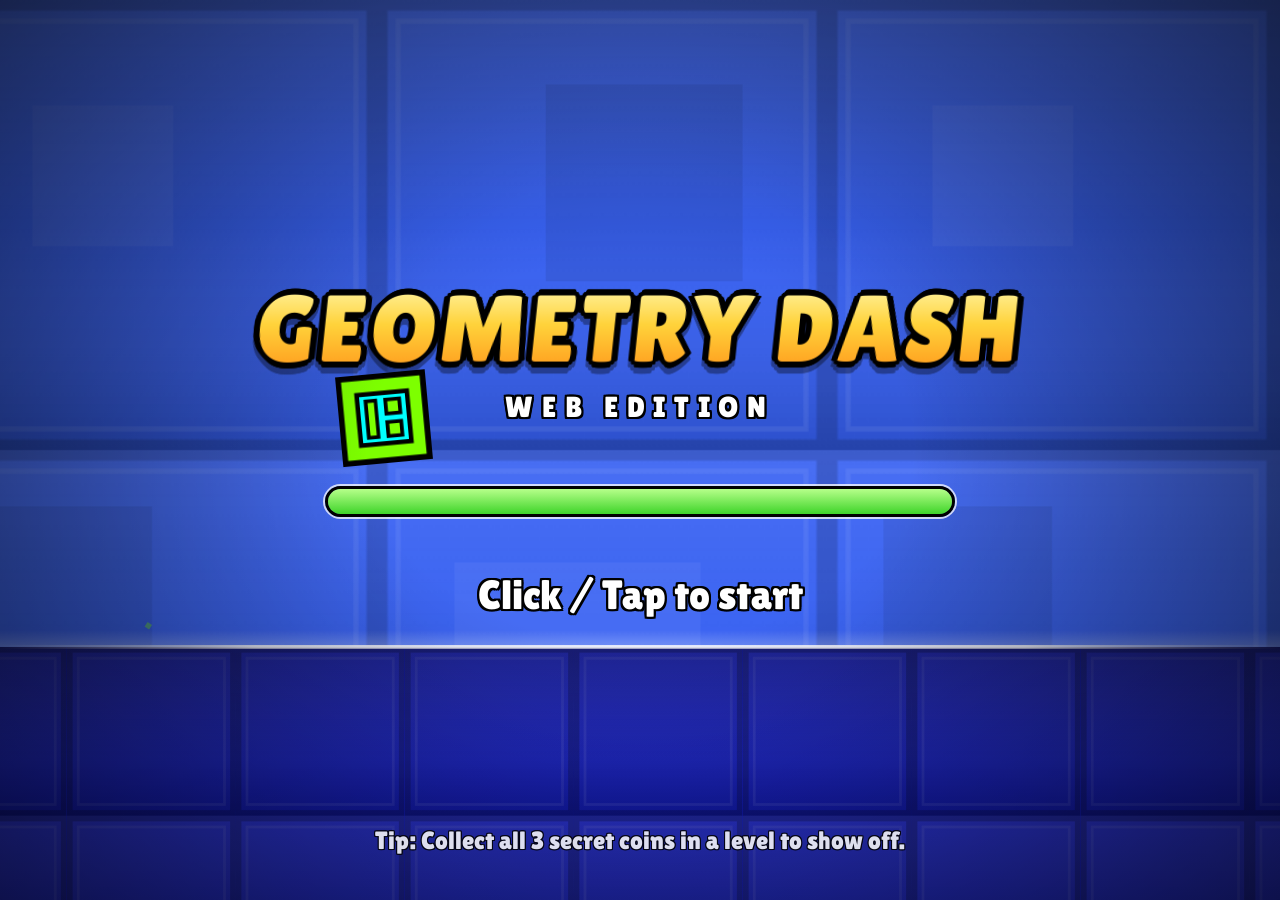
==== index.html @ 6e2ec1cf "Add background/ground styles, low detail mode, gamepad and PWA - Five background and three ground pa" ====
<!doctype html>
<html lang="de">
<head>
  <meta charset="utf-8" />
  <meta name="viewport" content="width=device-width, initial-scale=1, maximum-scale=1, user-scalable=no, viewport-fit=cover" />
  <meta name="theme-color" content="#287dff" />
  <meta name="apple-mobile-web-app-capable" content="yes" />
  <title>Geometry Dash Web</title>
  <link rel="icon" href="data:image/svg+xml,%3Csvg xmlns='http://www.w3.org/2000/svg' viewBox='0 0 32 32'%3E%3Crect x='2' y='2' width='28' height='28' fill='%237dff00' stroke='%23000' stroke-width='3'/%3E%3Crect x='9' y='9' width='14' height='14' fill='%2300ffff' stroke='%23000' stroke-width='2'/%3E%3C/svg%3E" />
  <link rel="manifest" href="manifest.webmanifest" />
  <link rel="apple-touch-icon" href="icon.svg" />
  <link rel="preconnect" href="https://fonts.googleapis.com" />
  <link rel="preconnect" href="https://fonts.gstatic.com" crossorigin />
  <link href="https://fonts.googleapis.com/css2?family=Lilita+One&display=swap" rel="stylesheet" />
  <link rel="stylesheet" href="css/style.css" />
</head>
<body>
  <canvas id="cv"></canvas>

  <div id="ui">
    <!-- ============================================================ LOADING -->
    <section id="s-loading" class="screen">
      <div class="logo">GEOMETRY DASH</div>
      <div class="sublogo">WEB EDITION</div>
      <div class="loadbar"><div id="loadfill"></div></div>
      <div id="tapstart" class="tap hidden">Click / Tap to start</div>
      <div class="tip" id="tip"></div>
    </section>

    <!-- ============================================================ MAIN MENU -->
    <section id="s-menu" class="screen hidden">
      <div class="logo menu-logo">GEOMETRY DASH</div>
      <div class="menu-row">
        <button class="mbtn side" id="b-icons" title="Icon Kit"><canvas id="c-iconbtn" width="140" height="140"></canvas></button>
        <button class="mbtn play" id="b-play" title="Play">
          <svg viewBox="0 0 100 100"><polygon points="36,24 78,50 36,76" fill="#fff" stroke="#000" stroke-width="6" stroke-linejoin="round"/></svg>
        </button>
        <button class="mbtn side" id="b-create" title="Create">
          <svg viewBox="0 0 100 100">
            <rect x="20" y="56" width="26" height="26" fill="#111" stroke="#fff" stroke-width="4"/>
            <rect x="50" y="56" width="26" height="26" fill="#111" stroke="#fff" stroke-width="4"/>
            <polygon points="50,52 63,26 76,52" fill="#111" stroke="#fff" stroke-width="4" stroke-linejoin="round"/>
            <g transform="rotate(-40 38 30)"><rect x="30" y="14" width="22" height="12" rx="2" fill="#ffd23f" stroke="#000" stroke-width="3"/><rect x="38" y="25" width="6" height="26" fill="#a0602a" stroke="#000" stroke-width="3"/></g>
          </svg>
        </button>
      </div>
      <div class="menu-labels"><span>Icon Kit</span><span></span><span>Create</span></div>
      <div class="corner bl">
        <button class="rbtn" id="b-settings" title="Settings"><svg viewBox="0 0 24 24"><path d="M19.4 13a7.5 7.5 0 0 0 0-2l2.1-1.6-2-3.5-2.5 1a7.4 7.4 0 0 0-1.7-1L15 3.2h-4l-.4 2.7c-.6.3-1.2.6-1.7 1l-2.5-1-2 3.5L6.6 11a7.5 7.5 0 0 0 0 2l-2.1 1.6 2 3.5 2.5-1c.5.4 1.1.7 1.7 1l.4 2.7h4l.4-2.7c.6-.3 1.2-.6 1.7-1l2.5 1 2-3.5zM13 15.5a3.5 3.5 0 1 1 0-7 3.5 3.5 0 0 1 0 7z" transform="translate(-1 0)"/></svg></button>
        <button class="rbtn" id="b-stats" title="Stats"><svg viewBox="0 0 24 24"><rect x="3" y="12" width="4" height="9"/><rect x="10" y="6" width="4" height="15"/><rect x="17" y="9" width="4" height="12"/></svg></button>
      </div>
      <div class="corner br">
        <button class="rbtn" id="b-help" title="How to play"><svg viewBox="0 0 24 24"><path d="M12 2a10 10 0 1 0 0 20 10 10 0 0 0 0-20zm1 16h-2v-2h2zm2.1-7.7-.9.9c-.7.7-1.2 1.3-1.2 2.8h-2v-.5c0-1.1.5-2.1 1.2-2.8l1.2-1.3A2 2 0 1 0 10 8H8a4 4 0 1 1 7.1 2.3z"/></svg></button>
        <button class="rbtn" id="b-full" title="Fullscreen"><svg viewBox="0 0 24 24"><path d="M3 3h7v2H5v5H3zm11 0h7v7h-2V5h-5zM3 14h2v5h5v2H3zm16 0h2v7h-7v-2h5z"/></svg></button>
      </div>
      <div class="corner tr stars-pill" id="menu-stars"></div>
    </section>

    <!-- ============================================================ LEVEL SELECT -->
    <section id="s-levels" class="screen hidden">
      <button class="back" data-back="menu" title="Back"></button>
      <div class="lv-wrap">
        <button class="arrow left" id="lv-prev" title="Previous"></button>
        <div id="lv-card" class="lv-card"></div>
        <button class="arrow right" id="lv-next" title="Next"></button>
      </div>
      <div class="lv-bars" id="lv-bars"></div>
      <div class="dots" id="lv-dots"></div>
    </section>

    <!-- ============================================================ ICON KIT -->
    <section id="s-icons" class="screen hidden">
      <button class="back" data-back="menu" title="Back"></button>
      <div class="kit">
        <div class="kit-top">
          <canvas id="kit-preview" width="520" height="110"></canvas>
        </div>
        <div class="kit-tabs" id="kit-tabs"></div>
        <div class="kit-body">
          <div class="panel kit-grid" id="kit-grid"></div>
          <div class="panel kit-colors">
            <div class="kit-label">Primary</div>
            <div class="swatches" id="kit-c1"></div>
            <div class="kit-label">Secondary</div>
            <div class="swatches" id="kit-c2"></div>
            <label class="check"><input type="checkbox" id="kit-glow" /><span></span>Glow</label>
          </div>
        </div>
      </div>
    </section>

    <!-- ============================================================ CREATOR -->
    <section id="s-creator" class="screen hidden">
      <button class="back" data-back="menu" title="Back"></button>
      <div class="title-gold">My Levels</div>
      <div class="creator-bar">
        <button class="gbtn" id="cr-new">+ New Level</button>
        <button class="gbtn blue" id="cr-import">Import Code</button>
      </div>
      <div class="panel creator-list" id="cr-list"></div>
    </section>

    <!-- ============================================================ EDITOR -->
    <section id="s-editor" class="screen hidden"></section>

    <!-- ============================================================ GAME HUD -->
    <div id="hud" class="hidden">
      <button class="hud-btn" id="h-pause" title="Pause (Esc)"><svg viewBox="0 0 24 24"><rect x="6" y="5" width="4" height="14" rx="1"/><rect x="14" y="5" width="4" height="14" rx="1"/></svg></button>
      <div id="h-practice" class="hidden">
        <button class="hud-cp" id="h-cp" title="Place checkpoint (Z)"><svg viewBox="0 0 24 24"><polygon points="12,2 20,12 12,22 4,12" fill="#5dff5d" stroke="#063" stroke-width="2"/></svg></button>
        <button class="hud-cp" id="h-uncp" title="Remove checkpoint (X)"><svg viewBox="0 0 24 24"><polygon points="12,2 20,12 12,22 4,12" fill="#5dff5d" stroke="#063" stroke-width="2"/><path d="M6 6 18 18M18 6 6 18" stroke="#e00" stroke-width="3"/></svg></button>
      </div>
    </div>

    <!-- ============================================================ PAUSE -->
    <div id="o-pause" class="overlay hidden">
      <div class="panel dark pause-panel">
        <div class="pause-title" id="p-title">Level</div>
        <div class="pbars" id="p-bars"></div>
        <div class="pause-row">
          <button class="cbtn green" id="p-practice" title="Practice Mode"><svg viewBox="0 0 24 24"><polygon points="12,2 20,12 12,22 4,12" fill="#5dff5d" stroke="#063" stroke-width="2"/></svg></button>
          <button class="cbtn green big" id="p-resume" title="Resume"><svg viewBox="0 0 24 24"><polygon points="8,5 19,12 8,19" fill="#fff" stroke="#000" stroke-width="1.6" stroke-linejoin="round"/></svg></button>
          <button class="cbtn green" id="p-restart" title="Restart (R)"><svg viewBox="0 0 24 24"><path d="M12 5V2L7 6l5 4V7a5 5 0 1 1-5 5H5a7 7 0 1 0 7-7z" fill="#fff" stroke="#000" stroke-width="1"/></svg></button>
          <button class="cbtn green" id="p-exit" title="Menu"><svg viewBox="0 0 24 24"><rect x="5" y="6" width="14" height="2.6" rx="1" fill="#fff" stroke="#000" stroke-width="0.8"/><rect x="5" y="11" width="14" height="2.6" rx="1" fill="#fff" stroke="#000" stroke-width="0.8"/><rect x="5" y="16" width="14" height="2.6" rx="1" fill="#fff" stroke="#000" stroke-width="0.8"/></svg></button>
        </div>
        <div class="sliders">
          <label>Music <input type="range" min="0" max="100" id="p-music" /></label>
          <label>SFX <input type="range" min="0" max="100" id="p-sfx" /></label>
        </div>
        <div class="pause-opts">
          <label class="check"><input type="checkbox" data-set="showPct" /><span></span>Show %</label>
          <label class="check"><input type="checkbox" data-set="showBar" /><span></span>Progress Bar</label>
          <label class="check"><input type="checkbox" data-set="autoCP" /><span></span>Auto Checkpoints</label>
          <label class="check"><input type="checkbox" data-set="hitboxes" /><span></span>Hitboxes (Practice)</label>
        </div>
      </div>
    </div>

    <!-- ============================================================ COMPLETE -->
    <div id="o-complete" class="overlay hidden">
      <div class="panel complete-panel">
        <div class="title-gold" id="c-title">LEVEL COMPLETE!</div>
        <div class="c-stats" id="c-stats"></div>
        <div class="c-reward" id="c-reward"></div>
        <div class="pause-row">
          <button class="cbtn green big" id="c-replay" title="Replay"><svg viewBox="0 0 24 24"><path d="M12 5V2L7 6l5 4V7a5 5 0 1 1-5 5H5a7 7 0 1 0 7-7z" fill="#fff" stroke="#000" stroke-width="1"/></svg></button>
          <button class="cbtn green big" id="c-menu" title="Menu"><svg viewBox="0 0 24 24"><rect x="5" y="6" width="14" height="2.6" rx="1" fill="#fff" stroke="#000" stroke-width="0.8"/><rect x="5" y="11" width="14" height="2.6" rx="1" fill="#fff" stroke="#000" stroke-width="0.8"/><rect x="5" y="16" width="14" height="2.6" rx="1" fill="#fff" stroke="#000" stroke-width="0.8"/></svg></button>
        </div>
      </div>
    </div>

    <!-- ============================================================ GENERIC DIALOG -->
    <div id="o-dialog" class="overlay hidden">
      <div class="panel dialog">
        <div class="dlg-title" id="d-title"></div>
        <div class="dlg-body" id="d-body"></div>
        <div class="dlg-btns" id="d-btns"></div>
      </div>
    </div>

    <div id="toast" class="toast hidden"></div>
    <div id="rotate-hint" class="rotate-hint">Rotate your device for the best experience</div>
  </div>

  <script src="js/util.js"></script>
  <script src="js/objects.js"></script>
  <script src="js/levelfmt.js"></script>
  <script src="js/engine.js"></script>
  <script src="js/levels.js"></script>
  <script src="js/icons.js"></script>
  <script src="js/render.js"></script>
  <script src="js/audio.js"></script>
  <script src="js/game.js"></script>
  <script src="js/editor.js"></script>
  <script src="js/ui.js"></script>
  <script src="js/main.js"></script>
</body>
</html>
---- css/style.css ----
/* Geometry Dash Web – UI styles */
:root {
  --font: 'Lilita One', 'Arial Black', Impact, sans-serif;
  --u: min(1vh, 0.95vw);
  --green1: #b2f45c;
  --green2: #3eb81e;
  --green-dark: #1a4a0c;
  --brown1: #c97736;
  --brown2: #9c5121;
  --brown-dark: #3f1d0b;
  --outline: 0 0 2px #000, 2px 2px 0 #000, -2px -2px 0 #000, 2px -2px 0 #000, -2px 2px 0 #000, 0 2px 0 #000, 0 -2px 0 #000, 2px 0 0 #000, -2px 0 0 #000;
  --outline-thin: 1px 1px 0 #000, -1px -1px 0 #000, 1px -1px 0 #000, -1px 1px 0 #000, 0 1px 0 #000, 0 -1px 0 #000, 1px 0 0 #000, -1px 0 0 #000;
}

* { box-sizing: border-box; -webkit-tap-highlight-color: transparent; }

html, body {
  margin: 0;
  height: 100%;
  overflow: hidden;
  background: #0b1a3a;
  font-family: var(--font);
  color: #fff;
  user-select: none;
  -webkit-user-select: none;
  touch-action: none;
  overscroll-behavior: none;
}

#cv { position: fixed; inset: 0; display: block; width: 100vw; height: 100vh; }

#ui { position: fixed; inset: 0; pointer-events: none; }
#ui > * { pointer-events: auto; }
.screen { position: absolute; inset: 0; display: flex; flex-direction: column; align-items: center; }
.hidden { display: none !important; }

button { font-family: var(--font); cursor: pointer; border: none; background: none; color: inherit; padding: 0; }
button:focus { outline: none; }
button:focus-visible { outline: 3px solid #fff; outline-offset: 3px; }

/* --------------------------------------------------------------- text styles */
.logo {
  margin-top: calc(var(--u) * 7);
  font-size: calc(var(--u) * 10.5);
  letter-spacing: 0.04em;
  line-height: 1;
  color: #ffd23a;
  background: linear-gradient(180deg, #fff6a8 0%, #ffd23a 45%, #ff9419 100%);
  -webkit-background-clip: text;
  background-clip: text;
  -webkit-text-fill-color: transparent;
  filter: drop-shadow(0 0 0 #000) drop-shadow(3px 3px 0 #000) drop-shadow(-3px -3px 0 #000) drop-shadow(3px -3px 0 #000) drop-shadow(-3px 3px 0 #000) drop-shadow(0 6px 0 rgba(0,0,0,0.35));
  transform: skewX(-6deg);
  text-align: center;
  white-space: nowrap;
}
.sublogo { font-size: calc(var(--u) * 3.2); text-shadow: var(--outline); margin-top: calc(var(--u) * 1.5); letter-spacing: 0.3em; }

.title-gold {
  font-size: calc(var(--u) * 6.5);
  background: linear-gradient(180deg, #fff9b5 0%, #ffd23a 50%, #ff9a1a 100%);
  -webkit-background-clip: text;
  background-clip: text;
  -webkit-text-fill-color: transparent;
  filter: drop-shadow(2px 2px 0 #000) drop-shadow(-2px -2px 0 #000) drop-shadow(2px -2px 0 #000) drop-shadow(-2px 2px 0 #000);
  text-align: center;
  margin: calc(var(--u) * 3) 0 calc(var(--u) * 2);
}

/* --------------------------------------------------------------- loading */
#s-loading { justify-content: center; background: radial-gradient(ellipse at center, rgba(0,0,0,0) 30%, rgba(0,0,0,0.5) 100%); }
#s-loading .logo { margin-top: 0; }
.loadbar {
  width: min(60vw, calc(var(--u) * 70));
  height: calc(var(--u) * 3.4);
  margin-top: calc(var(--u) * 7);
  border-radius: 999px;
  border: 3px solid #000;
  background: rgba(0,0,0,0.5);
  overflow: hidden;
  box-shadow: 0 0 0 2px rgba(255,255,255,0.75);
}
#loadfill { height: 100%; width: 0; background: linear-gradient(#b6ff8a, #3fd42a); transition: width 0.25s; }
.tap {
  margin-top: calc(var(--u) * 6);
  font-size: calc(var(--u) * 4.6);
  text-shadow: var(--outline);
  animation: blink 1.1s ease-in-out infinite;
}
.tip { position: absolute; bottom: calc(var(--u) * 5); font-size: calc(var(--u) * 2.8); text-shadow: var(--outline-thin); opacity: 0.85; text-align: center; padding: 0 16px; }
@keyframes blink { 50% { opacity: 0.35; transform: scale(0.97); } }

/* --------------------------------------------------------------- main menu */
.menu-logo { margin-top: calc(var(--u) * 9); }
.menu-row { display: flex; align-items: center; gap: calc(var(--u) * 5); margin-top: calc(var(--u) * 9); }
.mbtn { transition: transform 0.12s cubic-bezier(.3,1.8,.5,1); }
.mbtn:hover { transform: scale(1.05); }
.mbtn:active { transform: scale(1.14); }
.mbtn.play {
  width: calc(var(--u) * 30);
  height: calc(var(--u) * 30);
  border-radius: 50%;
  background: radial-gradient(circle at 40% 30%, #d8ff8a 0%, #8ee43a 40%, #36a512 100%);
  border: calc(var(--u) * 1.1) solid #0f2d06;
  box-shadow: inset 0 0 0 calc(var(--u) * 0.9) #c9ff7e, inset 0 calc(var(--u) * -2) calc(var(--u) * 3) rgba(0,0,0,0.25), 0 calc(var(--u) * 1) 0 rgba(0,0,0,0.4);
  animation: playpulse 2.2s ease-in-out infinite;
}
.mbtn.play svg { width: 74%; height: 74%; margin-left: 6%; }
@keyframes playpulse { 50% { box-shadow: inset 0 0 0 calc(var(--u) * 0.9) #c9ff7e, inset 0 calc(var(--u) * -2) calc(var(--u) * 3) rgba(0,0,0,0.25), 0 calc(var(--u) * 1) 0 rgba(0,0,0,0.4), 0 0 calc(var(--u) * 5) rgba(180,255,90,0.6); } }
.mbtn.side {
  width: calc(var(--u) * 18);
  height: calc(var(--u) * 18);
  border-radius: calc(var(--u) * 3);
  background: linear-gradient(180deg, var(--green1), var(--green2));
  border: calc(var(--u) * 0.8) solid #0f2d06;
  box-shadow: inset 0 0 0 calc(var(--u) * 0.6) #c9ff7e, 0 calc(var(--u) * 0.8) 0 rgba(0,0,0,0.4);
  display: flex; align-items: center; justify-content: center;
}
.mbtn.side canvas, .mbtn.side svg { width: 78%; height: 78%; }
.menu-labels { display: grid; grid-template-columns: calc(var(--u) * 18) calc(var(--u) * 30) calc(var(--u) * 18); gap: calc(var(--u) * 5); text-align: center; font-size: calc(var(--u) * 3); text-shadow: var(--outline-thin); margin-top: calc(var(--u) * 1.5); }

.corner { position: absolute; display: flex; gap: calc(var(--u) * 2); }
.corner.bl { left: calc(var(--u) * 3); bottom: calc(var(--u) * 3); }
.corner.br { right: calc(var(--u) * 3); bottom: calc(var(--u) * 3); }
.corner.tr { right: calc(var(--u) * 3); top: calc(var(--u) * 3); }
.rbtn {
  width: calc(var(--u) * 10);
  height: calc(var(--u) * 10);
  border-radius: 50%;
  background: radial-gradient(circle at 40% 30%, #d8ff8a, #3eb81e);
  border: calc(var(--u) * 0.6) solid #0f2d06;
  box-shadow: inset 0 0 0 calc(var(--u) * 0.45) #c9ff7e, 0 calc(var(--u) * 0.6) 0 rgba(0,0,0,0.4);
  display: flex; align-items: center; justify-content: center;
  transition: transform 0.12s cubic-bezier(.3,1.8,.5,1);
}
.rbtn:active { transform: scale(1.15); }
.rbtn svg { width: 58%; height: 58%; fill: #fff; stroke: #000; stroke-width: 1.2; paint-order: stroke; }
.stars-pill { font-size: calc(var(--u) * 3.4); text-shadow: var(--outline); background: rgba(0,0,0,0.35); padding: calc(var(--u) * 0.8) calc(var(--u) * 2.5); border-radius: 999px; align-items: center; gap: calc(var(--u) * 2); }
.stars-pill .star { color: #ffd23a; }
.stars-pill .coin { color: #ffcf1f; }

/* --------------------------------------------------------------- back / arrows */
.back {
  position: absolute; left: calc(var(--u) * 3); top: calc(var(--u) * 3);
  width: calc(var(--u) * 10); height: calc(var(--u) * 10);
  border-radius: 50%;
  background: radial-gradient(circle at 40% 30%, #d8ff8a, #3eb81e);
  border: calc(var(--u) * 0.6) solid #0f2d06;
  box-shadow: inset 0 0 0 calc(var(--u) * 0.45) #c9ff7e, 0 calc(var(--u) * 0.6) 0 rgba(0,0,0,0.4);
  z-index: 5;
  transition: transform 0.12s;
}
.back::after {
  content: ''; position: absolute; inset: 22%;
  background: #fff;
  clip-path: polygon(0 50%, 55% 5%, 55% 32%, 100% 32%, 100% 68%, 55% 68%, 55% 95%);
  filter: drop-shadow(0 0 1px #000);
}
.back:active { transform: scale(1.12); }
.arrow {
  width: calc(var(--u) * 9); height: calc(var(--u) * 14);
  background: linear-gradient(180deg, #b2f45c, #3eb81e);
  clip-path: polygon(100% 0, 0 50%, 100% 100%, 75% 50%);
  filter: drop-shadow(0 0 0 #000);
  transition: transform 0.12s;
  flex: none;
}
.arrow.right { transform: scaleX(-1); }
.arrow:active { transform: scale(1.15); }
.arrow.right:active { transform: scale(-1.15, 1.15); }

/* --------------------------------------------------------------- level select */
#s-levels { justify-content: center; }
.lv-wrap { display: flex; align-items: center; gap: calc(var(--u) * 4); margin-top: calc(var(--u) * -6); }
.lv-card {
  width: min(70vw, calc(var(--u) * 110));
  height: calc(var(--u) * 36);
  border-radius: calc(var(--u) * 4);
  border: calc(var(--u) * 0.9) solid rgba(0,0,0,0.55);
  box-shadow: inset 0 0 0 calc(var(--u) * 0.6) rgba(255,255,255,0.25), 0 calc(var(--u) * 1.2) 0 rgba(0,0,0,0.35);
  display: flex; align-items: center; justify-content: space-between;
  padding: 0 calc(var(--u) * 4);
  cursor: pointer;
  position: relative;
  transition: transform 0.12s cubic-bezier(.3,1.8,.5,1);
}
.lv-card:hover { transform: scale(1.02); }
.lv-card:active { transform: scale(1.06); }
.lv-card .face { width: calc(var(--u) * 16); height: calc(var(--u) * 16); flex: none; }
.lv-card .lv-diff { font-size: calc(var(--u) * 2.4); text-shadow: var(--outline-thin); text-align: center; margin-top: calc(var(--u) * 0.6); }
.lv-card .lv-name { flex: 1; text-align: center; font-size: calc(var(--u) * 7); text-shadow: var(--outline); line-height: 1.05; padding: 0 calc(var(--u) * 2); }
.lv-card .lv-meta { display: flex; flex-direction: column; align-items: center; gap: calc(var(--u) * 1.5); min-width: calc(var(--u) * 14); }
.lv-card .lv-stars { font-size: calc(var(--u) * 5.5); text-shadow: var(--outline); white-space: nowrap; }
.lv-card .lv-stars b { color: #ffd23a; font-weight: normal; }
.lv-card .coins { display: flex; gap: calc(var(--u) * 1); }
.coin-ic { width: calc(var(--u) * 4); height: calc(var(--u) * 4); border-radius: 50%; background: radial-gradient(circle at 35% 35%, #fff8b0, #ffcf1f 55%, #c98400); border: 2px solid #6b4300; }
.coin-ic.off { background: rgba(0,0,0,0.45); border-color: rgba(0,0,0,0.6); }
.lv-card .done-badge { position: absolute; top: calc(var(--u) * -2.6); right: calc(var(--u) * 3); font-size: calc(var(--u) * 2.8); background: #3eb81e; border: 3px solid #0f2d06; border-radius: 999px; padding: 0 calc(var(--u) * 1.6); text-shadow: var(--outline-thin); }
.lv-card.special .lv-name { font-size: calc(var(--u) * 6); }
.lv-bars { margin-top: calc(var(--u) * 5); display: flex; flex-direction: column; gap: calc(var(--u) * 2); align-items: center; }
.pbar-label { font-size: calc(var(--u) * 3); text-shadow: var(--outline-thin); text-align: center; margin-bottom: calc(var(--u) * 0.6); }
.pbar {
  width: min(64vw, calc(var(--u) * 90));
  height: calc(var(--u) * 4.4);
  border-radius: 999px;
  border: 3px solid #000;
  background: rgba(0,0,0,0.5);
  position: relative;
  overflow: hidden;
}
.pbar .fill { position: absolute; left: 0; top: 0; bottom: 0; background: linear-gradient(#b6ff8a, #3fd42a); border-radius: 999px; }
.pbar.practice .fill { background: linear-gradient(#a8f6ff, #20c3e6); }
.pbar .pct { position: absolute; inset: 0; display: flex; align-items: center; justify-content: center; font-size: calc(var(--u) * 3); text-shadow: var(--outline-thin); }
.dots { position: absolute; bottom: calc(var(--u) * 4); display: flex; gap: calc(var(--u) * 1.4); }
.dots span { width: calc(var(--u) * 1.8); height: calc(var(--u) * 1.8); border-radius: 50%; background: rgba(255,255,255,0.35); border: 2px solid rgba(0,0,0,0.5); cursor: pointer; }
.dots span.on { background: #fff; }

/* --------------------------------------------------------------- panels / buttons */
.panel {
  background: linear-gradient(180deg, var(--brown1), var(--brown2));
  border: calc(var(--u) * 0.7) solid var(--brown-dark);
  border-radius: calc(var(--u) * 3);
  box-shadow: inset 0 0 0 calc(var(--u) * 0.5) rgba(255,200,140,0.5), 0 calc(var(--u) * 1) 0 rgba(0,0,0,0.35);
}
.panel.dark {
  background: linear-gradient(180deg, rgba(40,20,10,0.92), rgba(20,10,4,0.92));
  border-color: #000;
  box-shadow: inset 0 0 0 calc(var(--u) * 0.5) rgba(255,180,100,0.25), 0 calc(var(--u) * 1) 0 rgba(0,0,0,0.35);
}
.gbtn {
  font-size: calc(var(--u) * 3.4);
  padding: calc(var(--u) * 1.2) calc(var(--u) * 3);
  border-radius: calc(var(--u) * 1.8);
  background: linear-gradient(180deg, var(--green1), var(--green2));
  border: 3px solid #0f2d06;
  box-shadow: inset 0 3px 0 rgba(255,255,255,0.45), 0 4px 0 rgba(0,0,0,0.35);
  text-shadow: var(--outline-thin);
  transition: transform 0.12s cubic-bezier(.3,1.8,.5,1);
  white-space: nowrap;
}
.gbtn:active { transform: scale(1.08); }
.gbtn.blue { background: linear-gradient(180deg, #8fe2ff, #2a8ee6); border-color: #0a2a52; }
.gbtn.red { background: linear-gradient(180deg, #ff9d8f, #e03b2a); border-color: #4a0c06; }
.gbtn.gray { background: linear-gradient(180deg, #d0d0d0, #7a7a7a); border-color: #222; }
.gbtn.pink { background: linear-gradient(180deg, #ffa8f0, #e040c8); border-color: #4a0a40; }
.gbtn.small { font-size: calc(var(--u) * 2.6); padding: calc(var(--u) * 0.8) calc(var(--u) * 1.8); }
.gbtn:disabled { filter: grayscale(1) brightness(0.7); cursor: default; }

.cbtn {
  width: calc(var(--u) * 12); height: calc(var(--u) * 12);
  border-radius: 50%;
  background: radial-gradient(circle at 40% 30%, #d8ff8a, #3eb81e);
  border: calc(var(--u) * 0.6) solid #0f2d06;
  box-shadow: inset 0 0 0 calc(var(--u) * 0.45) #c9ff7e, 0 calc(var(--u) * 0.6) 0 rgba(0,0,0,0.4);
  display: flex; align-items: center; justify-content: center;
  transition: transform 0.12s cubic-bezier(.3,1.8,.5,1);
}
.cbtn.big { width: calc(var(--u) * 16); height: calc(var(--u) * 16); }
.cbtn svg { width: 62%; height: 62%; }
.cbtn:active { transform: scale(1.13); }
.cbtn.on { box-shadow: inset 0 0 0 calc(var(--u) * 0.45) #c9ff7e, 0 0 0 calc(var(--u) * 0.6) #5dff5d, 0 0 calc(var(--u) * 3) #5dff5d; }

/* --------------------------------------------------------------- overlays */
.overlay { position: absolute; inset: 0; display: flex; align-items: center; justify-content: center; background: rgba(0,0,0,0.45); z-index: 20; }
.pause-panel { width: min(92vw, calc(var(--u) * 120)); padding: calc(var(--u) * 3) calc(var(--u) * 5); display: flex; flex-direction: column; align-items: center; gap: calc(var(--u) * 2.4); }
.pause-title { font-size: calc(var(--u) * 6); text-shadow: var(--outline); text-align: center; }
.pbars { display: flex; flex-direction: column; gap: calc(var(--u) * 1.2); align-items: center; }
.pbars .pbar { width: min(70vw, calc(var(--u) * 80)); }
.pause-row { display: flex; gap: calc(var(--u) * 4); align-items: center; justify-content: center; margin: calc(var(--u) * 1) 0; }
.sliders { display: flex; gap: calc(var(--u) * 5); font-size: calc(var(--u) * 3); text-shadow: var(--outline-thin); flex-wrap: wrap; justify-content: center; }
.sliders label { display: flex; align-items: center; gap: calc(var(--u) * 1.5); }
.pause-opts { display: flex; gap: calc(var(--u) * 2.5); flex-wrap: wrap; justify-content: center; }

input[type=range] { -webkit-appearance: none; appearance: none; width: calc(var(--u) * 26); height: calc(var(--u) * 2.4); background: rgba(0,0,0,0.5); border: 2px solid #000; border-radius: 999px; outline: none; }
input[type=range]::-webkit-slider-thumb { -webkit-appearance: none; width: calc(var(--u) * 4.4); height: calc(var(--u) * 4.4); border-radius: 50%; background: radial-gradient(circle at 40% 30%, #d8ff8a, #3eb81e); border: 2px solid #0f2d06; cursor: pointer; }
input[type=range]::-moz-range-thumb { width: calc(var(--u) * 4.4); height: calc(var(--u) * 4.4); border-radius: 50%; background: radial-gradient(circle at 40% 30%, #d8ff8a, #3eb81e); border: 2px solid #0f2d06; cursor: pointer; }

.check { display: inline-flex; align-items: center; gap: calc(var(--u) * 1); font-size: calc(var(--u) * 2.8); text-shadow: var(--outline-thin); cursor: pointer; }
.check input { display: none; }
.check span { width: calc(var(--u) * 4.4); height: calc(var(--u) * 4.4); border-radius: calc(var(--u) * 0.8); background: rgba(0,0,0,0.45); border: 2px solid #000; box-shadow: inset 0 0 0 2px rgba(255,255,255,0.3); display: inline-block; position: relative; flex: none; }
.check input:checked + span { background: linear-gradient(180deg, var(--green1), var(--green2)); }
.check input:checked + span::after { content: ''; position: absolute; left: 30%; top: 10%; width: 30%; height: 55%; border: solid #fff; border-width: 0 4px 4px 0; transform: rotate(40deg); filter: drop-shadow(0 0 1px #000); }

.complete-panel { width: min(92vw, calc(var(--u) * 100)); padding: calc(var(--u) * 2) calc(var(--u) * 5) calc(var(--u) * 3); display: flex; flex-direction: column; align-items: center; animation: popin 0.45s cubic-bezier(.3,1.6,.5,1); }
.complete-panel .title-gold { margin-top: calc(var(--u) * 1); }
.c-stats { font-size: calc(var(--u) * 4); text-shadow: var(--outline); text-align: center; line-height: 1.45; }
.c-reward { font-size: calc(var(--u) * 4.5); text-shadow: var(--outline); margin: calc(var(--u) * 1.5) 0; display: flex; gap: calc(var(--u) * 3); align-items: center; min-height: calc(var(--u) * 4); }
.c-reward .star { color: #ffd23a; }
@keyframes popin { from { transform: scale(0.4); opacity: 0; } to { transform: scale(1); opacity: 1; } }

.dialog { min-width: min(86vw, calc(var(--u) * 70)); max-width: min(94vw, calc(var(--u) * 140)); max-height: 90vh; padding: calc(var(--u) * 3) calc(var(--u) * 4); display: flex; flex-direction: column; gap: calc(var(--u) * 2); animation: popin 0.3s cubic-bezier(.3,1.6,.5,1); }
.dlg-title { font-size: calc(var(--u) * 5); text-shadow: var(--outline); text-align: center; }
.dlg-body { font-size: calc(var(--u) * 3); text-shadow: var(--outline-thin); overflow: auto; line-height: 1.4; }
.dlg-body p { margin: 0.4em 0; }
.dlg-body textarea, .dlg-body input[type=text], .dlg-body input[type=number], .dlg-body select {
  width: 100%; font-family: monospace; font-size: 14px; background: rgba(0,0,0,0.45); color: #fff; border: 2px solid #000; border-radius: 8px; padding: 8px; user-select: text; -webkit-user-select: text;
}
.dlg-body textarea { height: 140px; resize: vertical; }
.dlg-btns { display: flex; gap: calc(var(--u) * 2); justify-content: center; flex-wrap: wrap; }
.form-grid { display: grid; grid-template-columns: auto 1fr; gap: 10px 16px; align-items: center; }
.form-grid label { white-space: nowrap; }
.form-grid input[type=color] { width: 60px; height: 34px; border: 2px solid #000; border-radius: 8px; background: none; padding: 0; }
.stats-grid { display: grid; grid-template-columns: 1fr auto; gap: 6px 30px; font-size: calc(var(--u) * 3.6); }
.stats-grid b { font-weight: normal; color: #ffd23a; text-align: right; }
.help-keys { display: grid; grid-template-columns: auto 1fr; gap: 6px 18px; }
.help-keys kbd { background: rgba(0,0,0,0.45); border: 2px solid #000; border-radius: 6px; padding: 0 8px; font-family: var(--font); white-space: nowrap; }

.toast { position: absolute; left: 50%; bottom: calc(var(--u) * 12); transform: translateX(-50%); background: rgba(0,0,0,0.75); border: 2px solid #fff; border-radius: 999px; padding: calc(var(--u) * 1) calc(var(--u) * 3); font-size: calc(var(--u) * 3); text-shadow: var(--outline-thin); z-index: 50; pointer-events: none; animation: popin 0.25s; }

/* --------------------------------------------------------------- HUD */
#hud { position: absolute; inset: 0; pointer-events: none; }
#hud button { pointer-events: auto; }
.hud-btn { position: absolute; right: calc(var(--u) * 2); top: calc(var(--u) * 1.6); width: calc(var(--u) * 7.5); height: calc(var(--u) * 7.5); opacity: 0.75; }
.hud-btn svg { width: 100%; height: 100%; fill: #fff; stroke: #000; stroke-width: 1.4; paint-order: stroke; filter: drop-shadow(0 0 2px rgba(0,0,0,0.6)); }
.hud-btn:hover { opacity: 1; }
#h-practice { position: absolute; left: 50%; bottom: calc(var(--u) * 3); transform: translateX(-50%); display: flex; gap: calc(var(--u) * 6); }
.hud-cp { width: calc(var(--u) * 11); height: calc(var(--u) * 11); border-radius: 50%; background: rgba(0,0,0,0.35); border: 3px solid rgba(255,255,255,0.6); pointer-events: auto; display: flex; align-items: center; justify-content: center; }
.hud-cp svg { width: 64%; height: 64%; }
.hud-cp:active { transform: scale(1.1); }

/* --------------------------------------------------------------- icon kit */
.kit { width: min(96vw, calc(var(--u) * 170)); height: 100%; display: flex; flex-direction: column; align-items: center; padding: calc(var(--u) * 3) 0 calc(var(--u) * 2); gap: calc(var(--u) * 1.5); }
.kit-top { height: calc(var(--u) * 17); display: flex; align-items: center; justify-content: center; }
#kit-preview { height: 100%; width: auto; }
.kit-tabs { display: flex; gap: calc(var(--u) * 1.2); flex-wrap: wrap; justify-content: center; }
.kit-tab { width: calc(var(--u) * 9); height: calc(var(--u) * 9); border-radius: calc(var(--u) * 1.6); background: rgba(0,0,0,0.35); border: 3px solid rgba(0,0,0,0.6); display: flex; align-items: center; justify-content: center; }
.kit-tab canvas { width: 82%; height: 82%; }
.kit-tab.on { background: linear-gradient(180deg, var(--green1), var(--green2)); border-color: #0f2d06; }
.kit-body { flex: 1; min-height: 0; width: 100%; display: flex; gap: calc(var(--u) * 2); }
.kit-grid { flex: 1.25; padding: calc(var(--u) * 2); display: grid; grid-template-columns: repeat(auto-fill, minmax(calc(var(--u) * 10), 1fr)); gap: calc(var(--u) * 1.2); align-content: start; overflow: auto; }
.kit-item { aspect-ratio: 1; border-radius: calc(var(--u) * 1.4); background: rgba(0,0,0,0.25); border: 3px solid transparent; position: relative; display: flex; align-items: center; justify-content: center; }
.kit-item canvas { width: 86%; height: 86%; }
.kit-item.on { border-color: #fff; background: rgba(255,255,255,0.18); box-shadow: 0 0 calc(var(--u) * 1.5) rgba(255,255,255,0.6); }
.kit-item.locked canvas { filter: brightness(0.25) grayscale(1); }
.kit-item .lock { position: absolute; inset: 0; display: flex; align-items: center; justify-content: center; font-size: calc(var(--u) * 2.4); text-shadow: var(--outline-thin); color: #ffd23a; text-align: center; line-height: 1; }
.kit-colors { flex: 1; padding: calc(var(--u) * 1.6) calc(var(--u) * 2); overflow: auto; display: flex; flex-direction: column; gap: calc(var(--u) * 1); }
.kit-label { font-size: calc(var(--u) * 3); text-shadow: var(--outline-thin); }
.swatches { display: grid; grid-template-columns: repeat(auto-fill, minmax(calc(var(--u) * 5), 1fr)); gap: calc(var(--u) * 0.7); }
.sw { aspect-ratio: 1; border-radius: calc(var(--u) * 0.8); border: 2px solid #000; cursor: pointer; }
.sw.on { outline: 3px solid #fff; outline-offset: 1px; box-shadow: 0 0 8px #fff; }

/* --------------------------------------------------------------- creator */
.creator-bar { display: flex; gap: calc(var(--u) * 2); margin-bottom: calc(var(--u) * 2); }
.creator-list { width: min(94vw, calc(var(--u) * 150)); flex: 1; margin-bottom: calc(var(--u) * 3); padding: calc(var(--u) * 2); overflow: auto; display: flex; flex-direction: column; gap: calc(var(--u) * 1.4); }
.cr-item { display: flex; align-items: center; gap: calc(var(--u) * 2); background: rgba(0,0,0,0.25); border-radius: calc(var(--u) * 1.6); padding: calc(var(--u) * 1.4) calc(var(--u) * 2.2); }
.cr-name { flex: 1; font-size: calc(var(--u) * 4); text-shadow: var(--outline); overflow: hidden; text-overflow: ellipsis; white-space: nowrap; }
.cr-info { font-size: calc(var(--u) * 2.4); opacity: 0.9; text-shadow: var(--outline-thin); white-space: nowrap; }
.cr-empty { text-align: center; font-size: calc(var(--u) * 3.6); text-shadow: var(--outline); margin: auto; opacity: 0.9; line-height: 1.5; }

/* --------------------------------------------------------------- editor */
#s-editor { pointer-events: none; }
#s-editor > * { pointer-events: auto; }
.ed-top { position: absolute; left: 0; right: 0; top: 0; display: flex; justify-content: space-between; padding: calc(var(--u) * 1.4); pointer-events: none; }
.ed-top > div { display: flex; gap: calc(var(--u) * 1); pointer-events: auto; flex-wrap: wrap; }
.ebtn {
  min-width: calc(var(--u) * 7.5); height: calc(var(--u) * 7.5);
  padding: 0 calc(var(--u) * 1.2);
  border-radius: calc(var(--u) * 1.4);
  background: linear-gradient(180deg, #6fd7ff, #1f7fd0);
  border: 3px solid #04203f;
  box-shadow: inset 0 2px 0 rgba(255,255,255,0.4);
  font-size: calc(var(--u) * 2.6);
  text-shadow: var(--outline-thin);
  display: flex; align-items: center; justify-content: center; gap: 4px;
  white-space: nowrap;
}
.ebtn svg { width: calc(var(--u) * 4.4); height: calc(var(--u) * 4.4); fill: #fff; stroke: #000; stroke-width: 1; paint-order: stroke; }
.ebtn.green { background: linear-gradient(180deg, var(--green1), var(--green2)); border-color: #0f2d06; }
.ebtn.pink { background: linear-gradient(180deg, #ffa8f0, #d23cbc); border-color: #3c0632; }
.ebtn.red { background: linear-gradient(180deg, #ff9d8f, #d8341f); border-color: #4a0c06; }
.ebtn.on { box-shadow: inset 0 0 0 3px #fff, 0 0 10px #fff; }
.ebtn:active { transform: scale(1.08); }
.ebtn:disabled { filter: grayscale(1) brightness(0.6); }
.ed-bottom { position: absolute; left: 0; right: 0; bottom: 0; height: calc(var(--u) * 30); background: linear-gradient(180deg, rgba(10,10,20,0.92), rgba(0,0,0,0.95)); border-top: 3px solid #000; box-shadow: 0 -2px 0 rgba(255,255,255,0.15); display: flex; }
.ed-modes { display: flex; flex-direction: column; gap: calc(var(--u) * 1); padding: calc(var(--u) * 1.2); border-right: 2px solid rgba(255,255,255,0.15); }
.ed-modes .ebtn { width: calc(var(--u) * 15); }
.ed-main { flex: 1; display: flex; flex-direction: column; min-width: 0; }
.ed-cats { display: flex; gap: calc(var(--u) * 0.8); padding: calc(var(--u) * 1) calc(var(--u) * 1.2) 0; overflow-x: auto; flex: none; }
.ed-cat { padding: calc(var(--u) * 0.6) calc(var(--u) * 1.6); border-radius: calc(var(--u) * 1.2) calc(var(--u) * 1.2) 0 0; background: rgba(255,255,255,0.08); font-size: calc(var(--u) * 2.4); text-shadow: var(--outline-thin); white-space: nowrap; }
.ed-cat.on { background: rgba(255,255,255,0.25); }
.ed-pal { flex: 1; display: flex; flex-wrap: wrap; align-content: flex-start; gap: calc(var(--u) * 0.8); padding: calc(var(--u) * 1.2); overflow-y: auto; background: rgba(255,255,255,0.05); }
.ed-obj { width: calc(var(--u) * 8.5); height: calc(var(--u) * 8.5); border-radius: calc(var(--u) * 1); background: rgba(255,255,255,0.1); border: 2px solid rgba(0,0,0,0.6); display: flex; align-items: center; justify-content: center; }
.ed-obj canvas { width: 90%; height: 90%; }
.ed-obj.on { border-color: #fff; background: rgba(120,255,120,0.35); box-shadow: 0 0 8px #8f8; }
.ed-edit { flex: 1; display: flex; flex-wrap: wrap; align-content: flex-start; gap: calc(var(--u) * 1); padding: calc(var(--u) * 1.4); overflow-y: auto; }
.ed-side { display: flex; flex-direction: column; gap: calc(var(--u) * 1); padding: calc(var(--u) * 1.2); border-left: 2px solid rgba(255,255,255,0.15); }
.ed-info { position: absolute; left: 50%; top: calc(var(--u) * 1.8); transform: translateX(-50%); font-size: calc(var(--u) * 2.6); text-shadow: var(--outline-thin); background: rgba(0,0,0,0.4); padding: calc(var(--u) * 0.4) calc(var(--u) * 2); border-radius: 999px; pointer-events: none; white-space: nowrap; }
.ed-test-stop { position: absolute; left: calc(var(--u) * 2); top: calc(var(--u) * 2); }

/* --------------------------------------------------------------- misc */
.rotate-hint { display: none; }
@media (orientation: portrait) and (max-width: 700px) {
  .rotate-hint { display: block; position: absolute; left: 0; right: 0; bottom: 0; background: rgba(0,0,0,0.6); text-align: center; padding: 8px; font-size: 14px; text-shadow: var(--outline-thin); z-index: 100; pointer-events: none; animation: hintfade 6s forwards; }
  @keyframes hintfade { 0%, 80% { opacity: 1; } 100% { opacity: 0; } }
}
::-webkit-scrollbar { width: 10px; height: 10px; }
::-webkit-scrollbar-thumb { background: rgba(255,255,255,0.3); border-radius: 10px; }
::-webkit-scrollbar-track { background: rgba(0,0,0,0.2); }
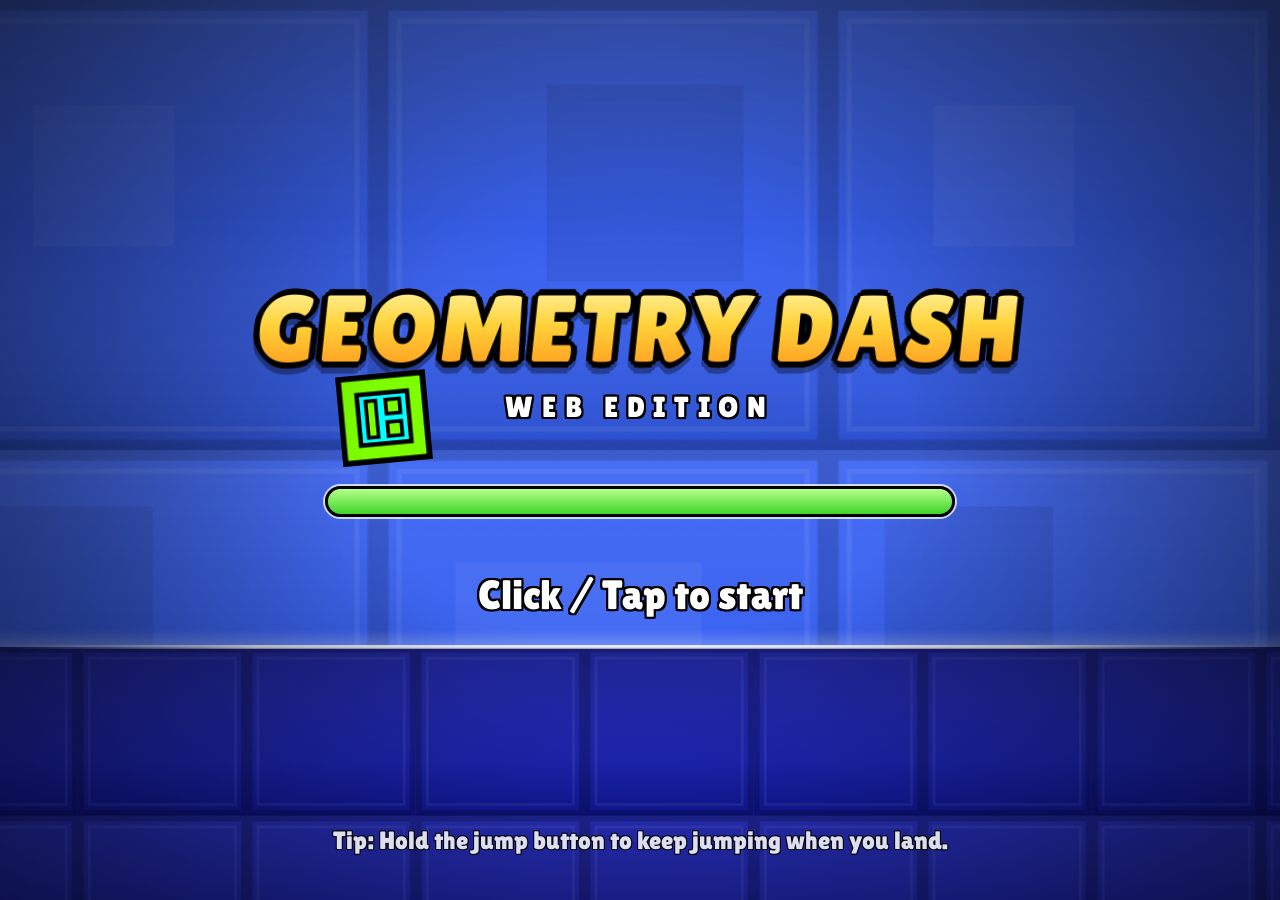
==== commit 3adbae52: "Prepare for more levels: level files, demon tiers, bundler - Levels can live in js/levels/<id>.js (G" ====
--- a/index.html
+++ b/index.html
@@ -167,6 +167,10 @@
   <script src="js/levelfmt.js"></script>
   <script src="js/engine.js"></script>
   <script src="js/levels.js"></script>
+  <script src="js/levels/clockwork.js"></script>
+  <script src="js/levels/nightmare.js"></script>
+  <script src="js/levels/overload.js"></script>
+  <script src="js/levels/horizon.js"></script>
   <script src="js/icons.js"></script>
   <script src="js/render.js"></script>
   <script src="js/audio.js"></script>
--- a/css/style.css
+++ b/css/style.css
@@ -196,6 +196,12 @@
 .coin-ic { width: calc(var(--u) * 4); height: calc(var(--u) * 4); border-radius: 50%; background: radial-gradient(circle at 35% 35%, #fff8b0, #ffcf1f 55%, #c98400); border: 2px solid #6b4300; }
 .coin-ic.off { background: rgba(0,0,0,0.45); border-color: rgba(0,0,0,0.6); }
 .lv-card .done-badge { position: absolute; top: calc(var(--u) * -2.6); right: calc(var(--u) * 3); font-size: calc(var(--u) * 2.8); background: #3eb81e; border: 3px solid #0f2d06; border-radius: 999px; padding: 0 calc(var(--u) * 1.6); text-shadow: var(--outline-thin); }
+.lv-card .lv-att { position: absolute; bottom: calc(var(--u) * 1.6); left: 0; right: 0; text-align: center; font-size: calc(var(--u) * 2.6); text-shadow: var(--outline-thin); opacity: 0.9; }
+.ach-list { display: grid; grid-template-columns: repeat(auto-fill, minmax(260px, 1fr)); gap: 10px; }
+.ach { display: flex; gap: 10px; align-items: center; background: rgba(0,0,0,0.25); border-radius: 12px; padding: 8px 12px; opacity: 0.55; }
+.ach.on { opacity: 1; background: rgba(255,210,58,0.22); }
+.ach-ic { font-size: 28px; }
+.ach small { opacity: 0.9; }
 .lv-card.special .lv-name { font-size: calc(var(--u) * 6); }
 .lv-bars { margin-top: calc(var(--u) * 5); display: flex; flex-direction: column; gap: calc(var(--u) * 2); align-items: center; }
 .pbar-label { font-size: calc(var(--u) * 3); text-shadow: var(--outline-thin); text-align: center; margin-bottom: calc(var(--u) * 0.6); }
@@ -326,6 +332,7 @@
 .kit-tab { width: calc(var(--u) * 9); height: calc(var(--u) * 9); border-radius: calc(var(--u) * 1.6); background: rgba(0,0,0,0.35); border: 3px solid rgba(0,0,0,0.6); display: flex; align-items: center; justify-content: center; }
 .kit-tab canvas { width: 82%; height: 82%; }
 .kit-tab.on { background: linear-gradient(180deg, var(--green1), var(--green2)); border-color: #0f2d06; }
+.kit-tab.fx { border-radius: 50%; }
 .kit-body { flex: 1; min-height: 0; width: 100%; display: flex; gap: calc(var(--u) * 2); }
 .kit-grid { flex: 1.25; padding: calc(var(--u) * 2); display: grid; grid-template-columns: repeat(auto-fill, minmax(calc(var(--u) * 10), 1fr)); gap: calc(var(--u) * 1.2); align-content: start; overflow: auto; }
 .kit-item { aspect-ratio: 1; border-radius: calc(var(--u) * 1.4); background: rgba(0,0,0,0.25); border: 3px solid transparent; position: relative; display: flex; align-items: center; justify-content: center; }
@@ -333,6 +340,7 @@
 .kit-item.on { border-color: #fff; background: rgba(255,255,255,0.18); box-shadow: 0 0 calc(var(--u) * 1.5) rgba(255,255,255,0.6); }
 .kit-item.locked canvas { filter: brightness(0.25) grayscale(1); }
 .kit-item .lock { position: absolute; inset: 0; display: flex; align-items: center; justify-content: center; font-size: calc(var(--u) * 2.4); text-shadow: var(--outline-thin); color: #ffd23a; text-align: center; line-height: 1; }
+.kit-item .lock .lock-coin { display: inline-block; width: 0.8em; height: 0.8em; margin-left: 0.1em; border-radius: 50%; vertical-align: -0.05em; background: radial-gradient(circle at 35% 35%, #fff3b0, #ffc21a 55%, #b07800); box-shadow: 0 0 0 0.08em #3a2600; }
 .kit-colors { flex: 1; padding: calc(var(--u) * 1.6) calc(var(--u) * 2); overflow: auto; display: flex; flex-direction: column; gap: calc(var(--u) * 1); }
 .kit-label { font-size: calc(var(--u) * 3); text-shadow: var(--outline-thin); }
 .swatches { display: grid; grid-template-columns: repeat(auto-fill, minmax(calc(var(--u) * 5), 1fr)); gap: calc(var(--u) * 0.7); }
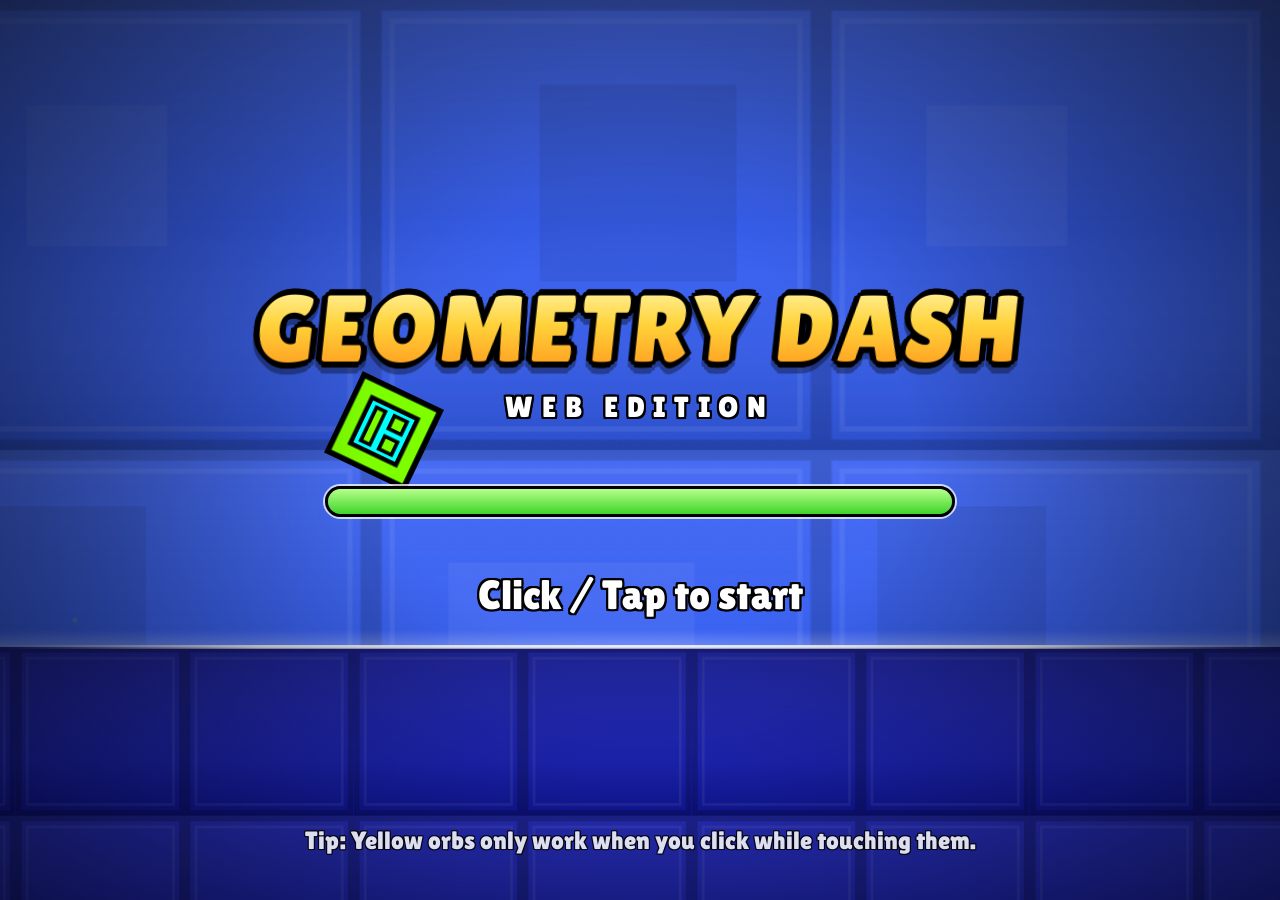
==== commit 15bd6cd5: "Add the Vault with secret codes and four hidden icons A lock button in the main menu opens the Vault" ====
--- a/index.html
+++ b/index.html
@@ -47,6 +47,7 @@
       <div class="menu-labels"><span>Icon Kit</span><span></span><span>Create</span></div>
       <div class="corner bl">
         <button class="rbtn" id="b-settings" title="Settings"><svg viewBox="0 0 24 24"><path d="M19.4 13a7.5 7.5 0 0 0 0-2l2.1-1.6-2-3.5-2.5 1a7.4 7.4 0 0 0-1.7-1L15 3.2h-4l-.4 2.7c-.6.3-1.2.6-1.7 1l-2.5-1-2 3.5L6.6 11a7.5 7.5 0 0 0 0 2l-2.1 1.6 2 3.5 2.5-1c.5.4 1.1.7 1.7 1l.4 2.7h4l.4-2.7c.6-.3 1.2-.6 1.7-1l2.5 1 2-3.5zM13 15.5a3.5 3.5 0 1 1 0-7 3.5 3.5 0 0 1 0 7z" transform="translate(-1 0)"/></svg></button>
+        <button class="rbtn" id="b-vault" title="The Vault"><svg viewBox="0 0 24 24"><path d="M12 2a5 5 0 0 0-5 5v3H5v12h14V10h-2V7a5 5 0 0 0-5-5zm-3 5a3 3 0 0 1 6 0v3H9zm3 6a2 2 0 0 1 1 3.7V19h-2v-2.3A2 2 0 0 1 12 13z"/></svg></button>
         <button class="rbtn" id="b-stats" title="Stats"><svg viewBox="0 0 24 24"><rect x="3" y="12" width="4" height="9"/><rect x="10" y="6" width="4" height="15"/><rect x="17" y="9" width="4" height="12"/></svg></button>
       </div>
       <div class="corner br">
--- a/css/style.css
+++ b/css/style.css
@@ -404,3 +404,5 @@
 ::-webkit-scrollbar { width: 10px; height: 10px; }
 ::-webkit-scrollbar-thumb { background: rgba(255,255,255,0.3); border-radius: 10px; }
 ::-webkit-scrollbar-track { background: rgba(0,0,0,0.2); }
+.vault-msg { font-size: 1.15em; color: #ffe680; text-shadow: var(--outline-thin); min-height: 2.6em; }
+.vault-found { opacity: 0.85; margin-top: 0.6em; }
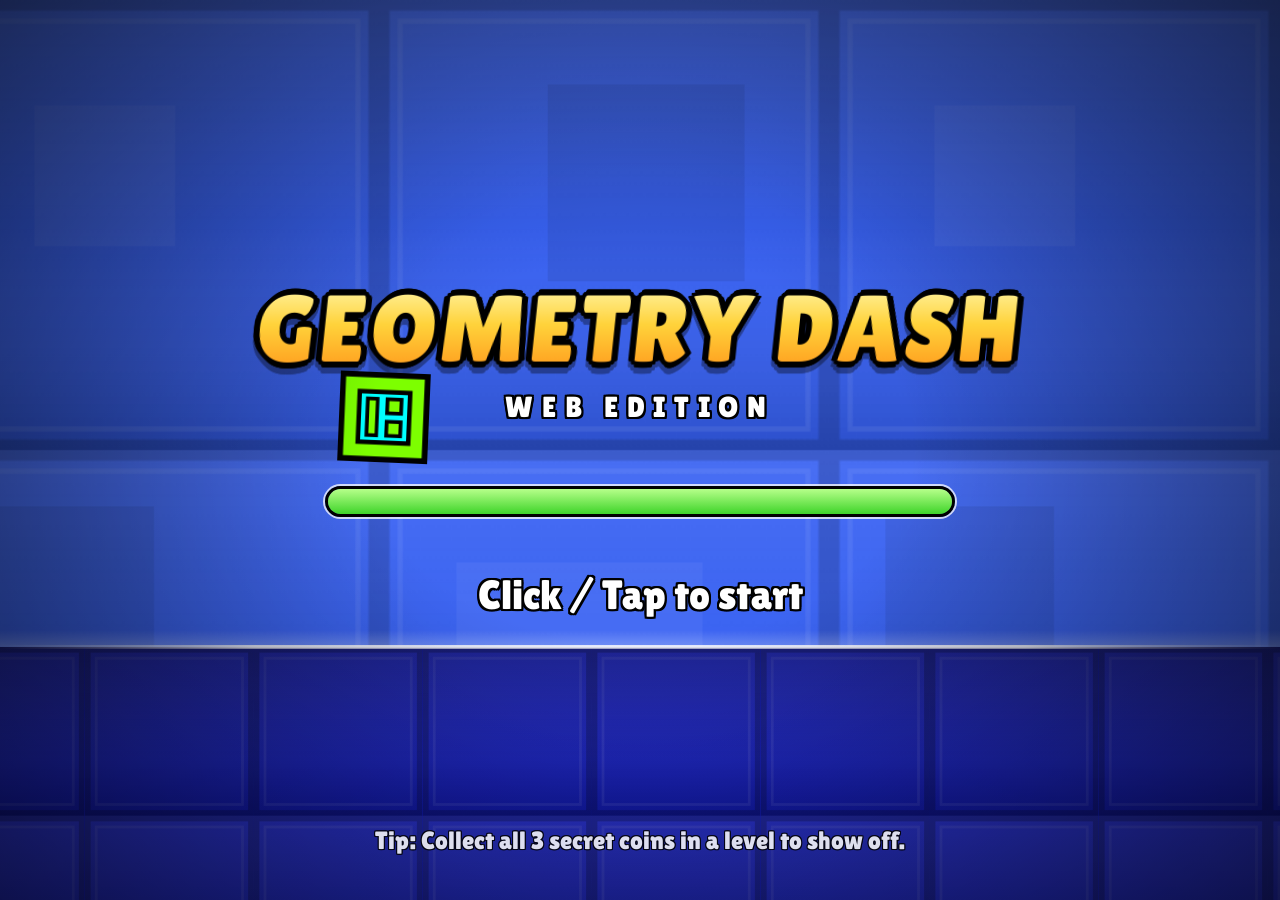
==== commit cbd9d23a: "Add Gauntlets: themed level sets with reward icons A Gauntlets button on the level select opens four" ====
--- a/index.html
+++ b/index.html
@@ -67,6 +67,14 @@
       </div>
       <div class="lv-bars" id="lv-bars"></div>
       <div class="dots" id="lv-dots"></div>
+      <button class="gbtn small pink gt-open" id="lv-gauntlets">Gauntlets</button>
+    </section>
+
+    <!-- ============================================================ GAUNTLETS -->
+    <section id="s-gauntlets" class="screen hidden">
+      <button class="back" data-back="levels" title="Back"></button>
+      <div class="gt-title">Gauntlets</div>
+      <div class="gt-list" id="gt-list"></div>
     </section>
 
     <!-- ============================================================ ICON KIT -->
--- a/css/style.css
+++ b/css/style.css
@@ -406,3 +406,23 @@
 ::-webkit-scrollbar-track { background: rgba(0,0,0,0.2); }
 .vault-msg { font-size: 1.15em; color: #ffe680; text-shadow: var(--outline-thin); min-height: 2.6em; }
 .vault-found { opacity: 0.85; margin-top: 0.6em; }
+
+/* gauntlets */
+.gt-open { position: absolute; top: calc(var(--u) * 3); right: calc(var(--u) * 3); }
+#s-gauntlets { justify-content: flex-start; padding-top: calc(var(--u) * 3); }
+.gt-title { font-size: calc(var(--u) * 7); text-shadow: var(--outline); color: #ffe680; margin-bottom: calc(var(--u) * 2); }
+.gt-list { display: grid; grid-template-columns: repeat(2, minmax(0, 1fr)); gap: calc(var(--u) * 2.4); width: min(96vw, calc(var(--u) * 150)); overflow-y: auto; max-height: calc(100% - var(--u) * 16); padding: calc(var(--u) * 1); }
+.gt-panel { border: 4px solid rgba(0,0,0,0.7); border-radius: calc(var(--u) * 2); padding: calc(var(--u) * 1.4) calc(var(--u) * 1.8); display: grid; grid-template-columns: 1fr auto; grid-template-rows: auto auto; gap: calc(var(--u) * 1) calc(var(--u) * 1.6); box-shadow: 0 calc(var(--u) * 0.6) 0 rgba(0,0,0,0.35); }
+.gt-panel.done { box-shadow: 0 0 0 3px #ffe680, 0 calc(var(--u) * 0.6) 0 rgba(0,0,0,0.35); }
+.gt-name { grid-column: 1 / 3; font-size: calc(var(--u) * 3.6); text-shadow: var(--outline); }
+.gt-levels { display: flex; gap: calc(var(--u) * 1); flex-wrap: wrap; }
+.gt-level { position: relative; display: flex; flex-direction: column; align-items: center; width: calc(var(--u) * 12); background: rgba(0,0,0,0.25); border: 2px solid rgba(0,0,0,0.5); border-radius: calc(var(--u) * 1.2); padding: calc(var(--u) * 0.6) calc(var(--u) * 0.3); }
+.gt-level:hover { transform: scale(1.05); }
+.gt-level canvas { width: calc(var(--u) * 7); height: calc(var(--u) * 7); }
+.gt-lname { font-size: calc(var(--u) * 1.7); text-shadow: var(--outline-thin); text-align: center; line-height: 1.05; margin-top: calc(var(--u) * 0.4); }
+.gt-check, .gt-pct { position: absolute; top: calc(var(--u) * -0.8); right: calc(var(--u) * -0.6); font-size: calc(var(--u) * 1.8); background: #3eb81e; border: 2px solid #0f2d06; border-radius: 999px; padding: 0 calc(var(--u) * 0.7); text-shadow: var(--outline-thin); }
+.gt-pct { background: #2a6fd8; border-color: #0a2050; }
+.gt-reward { display: flex; flex-direction: column; align-items: center; justify-content: center; gap: calc(var(--u) * 0.4); font-size: calc(var(--u) * 1.8); text-shadow: var(--outline-thin); }
+.gt-reward canvas { width: calc(var(--u) * 8); height: calc(var(--u) * 8); }
+.gt-reward canvas.locked { filter: brightness(0.25) grayscale(1); }
+@media (max-aspect-ratio: 1/1) { .gt-list { grid-template-columns: 1fr; } }
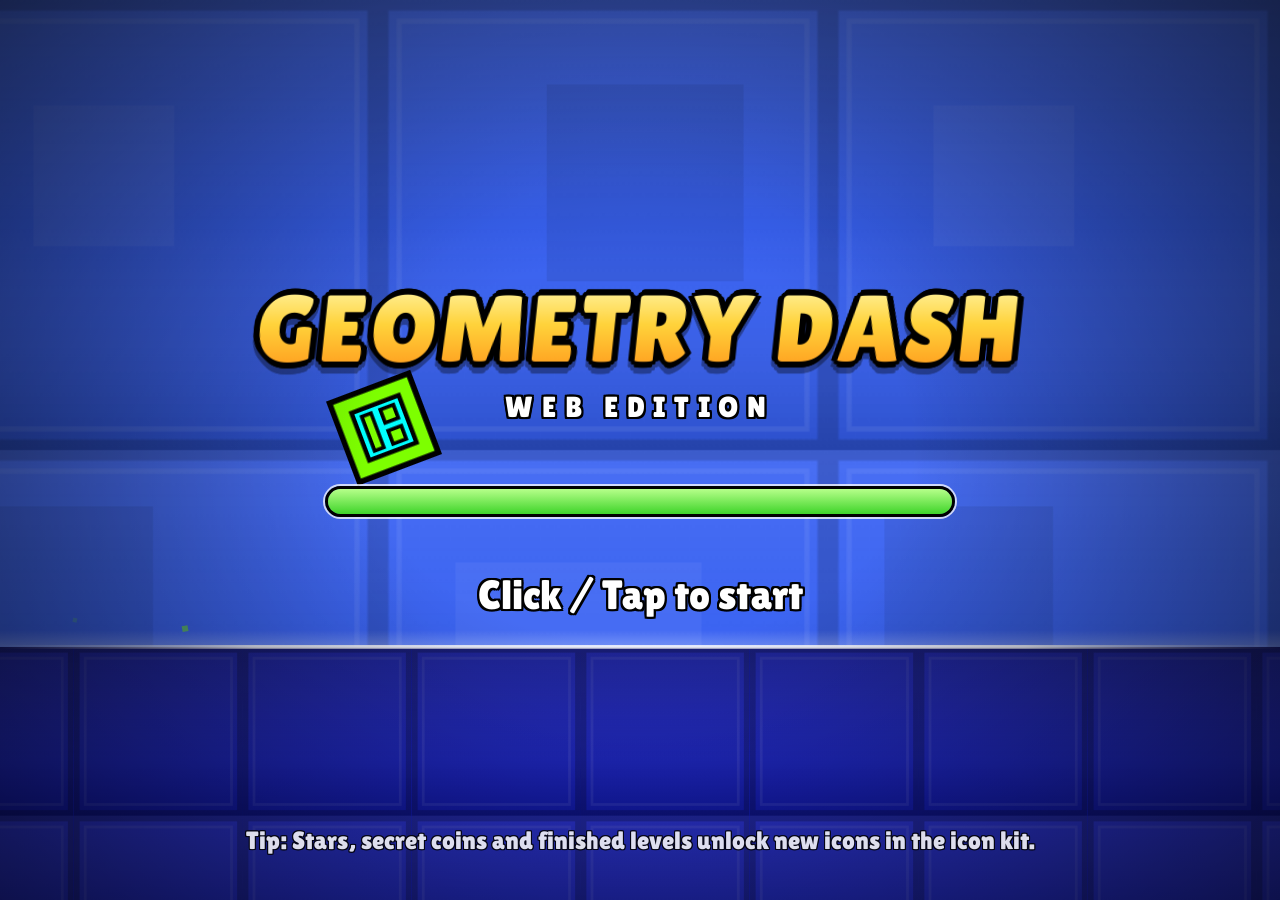
==== commit 53ee855c: "Add the secret level "The Challenge" (Vault code) A short demon full of tricks: fake spikes under ce" ====
--- a/index.html
+++ b/index.html
@@ -180,6 +180,7 @@
   <script src="js/levels/nightmare.js"></script>
   <script src="js/levels/overload.js"></script>
   <script src="js/levels/horizon.js"></script>
+  <script src="js/levels/challenge.js"></script>
   <script src="js/icons.js"></script>
   <script src="js/render.js"></script>
   <script src="js/audio.js"></script>
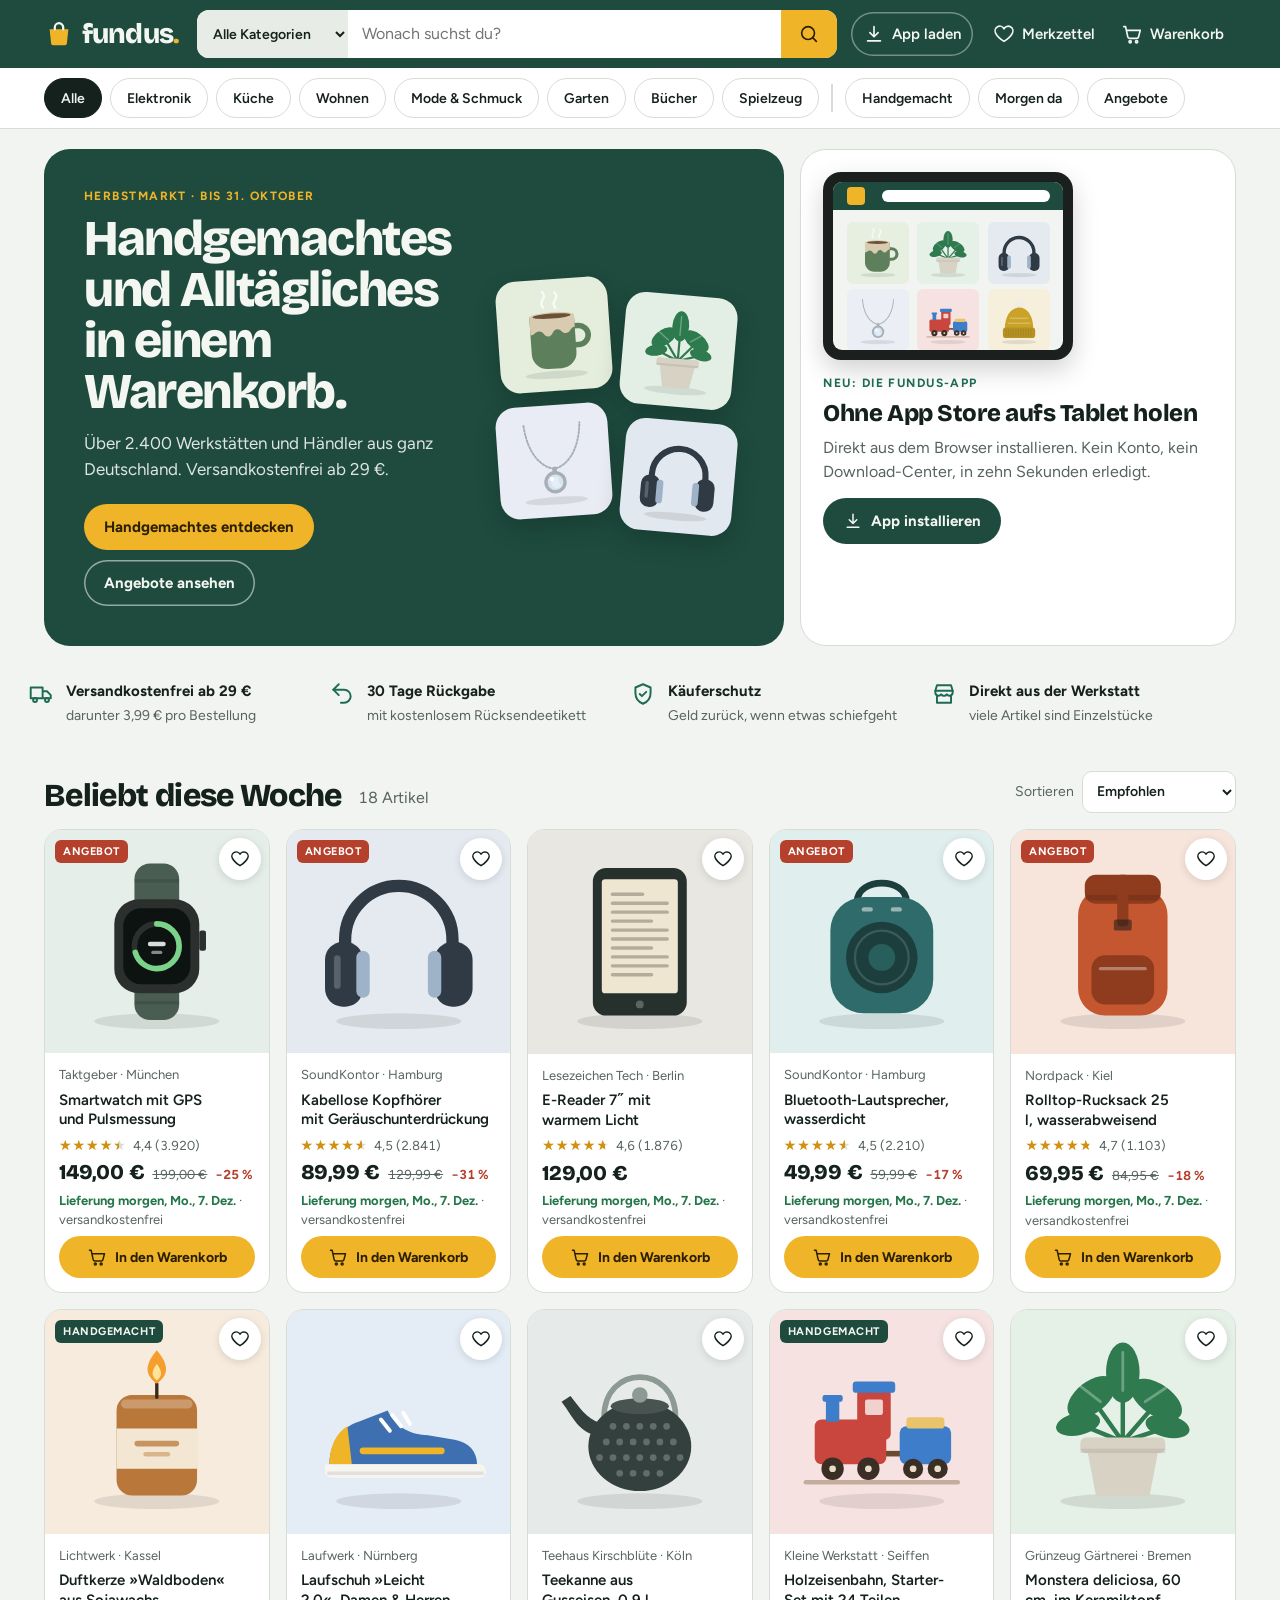
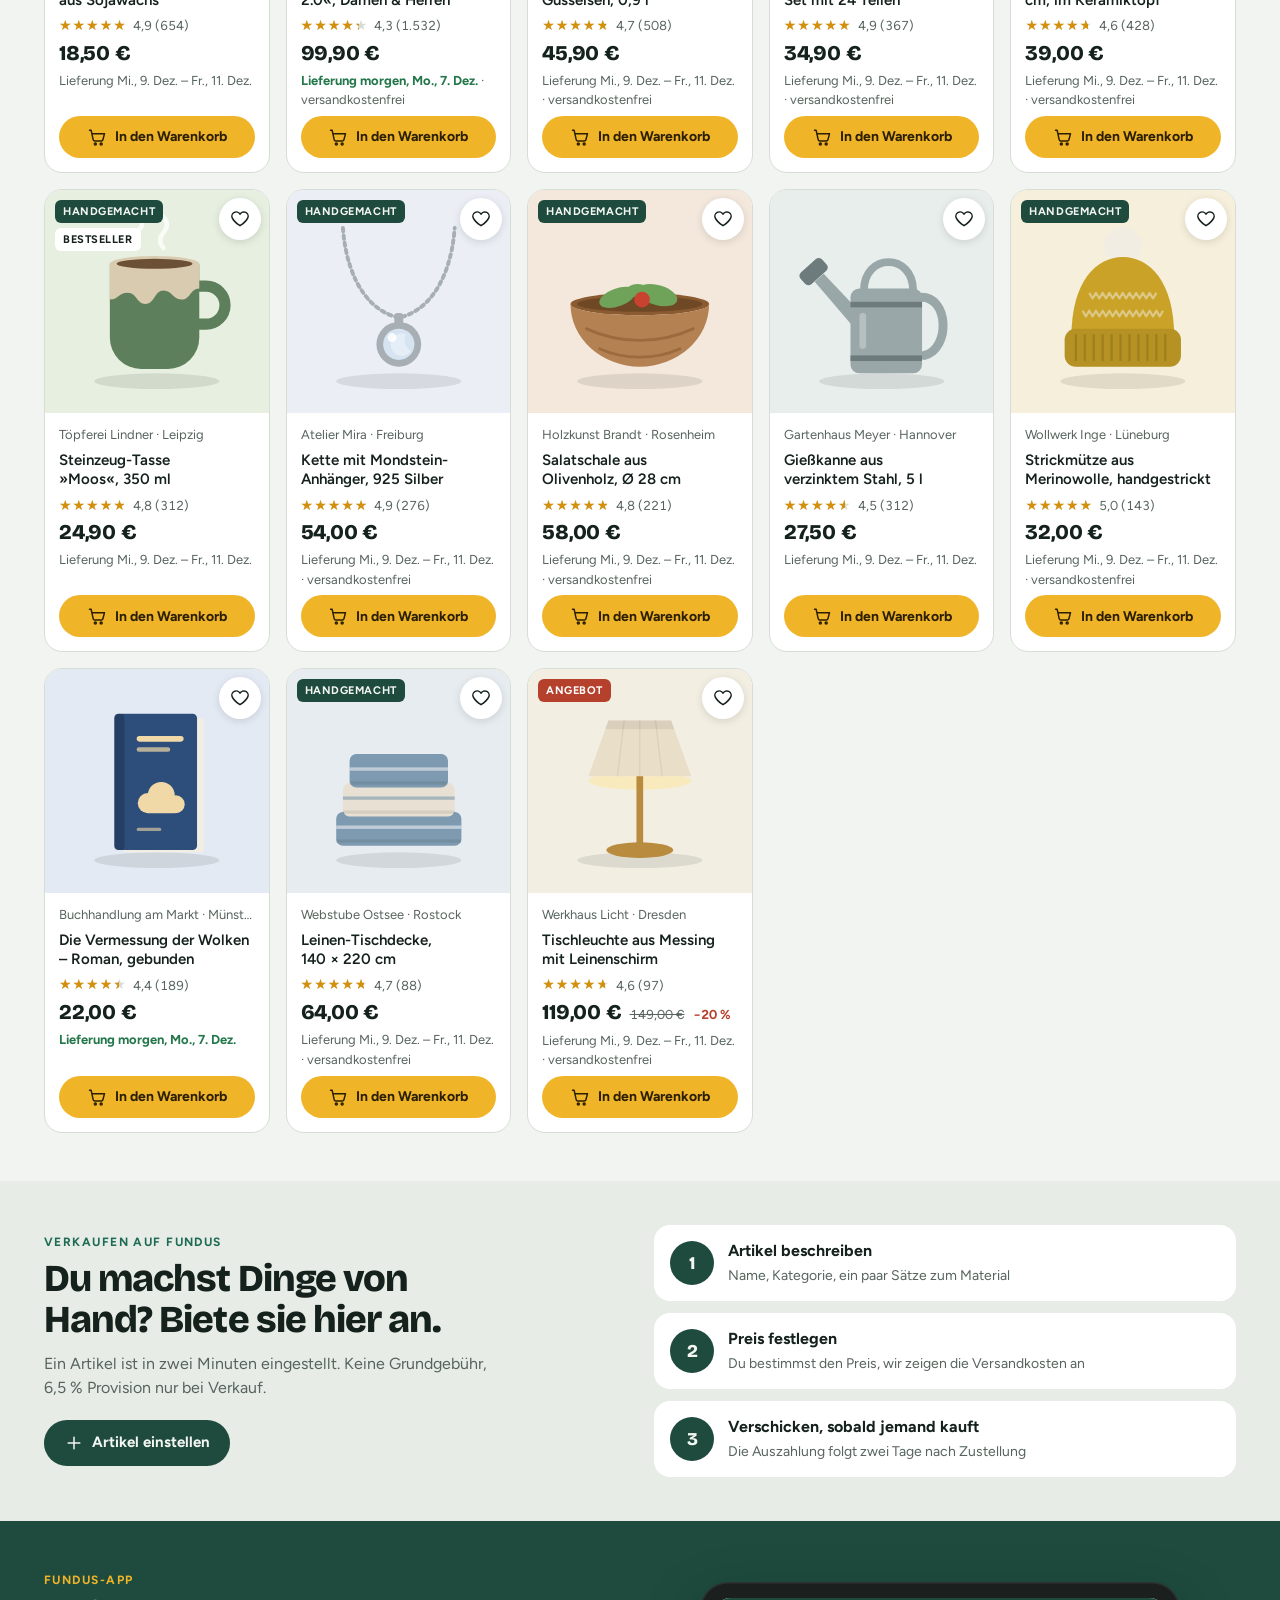
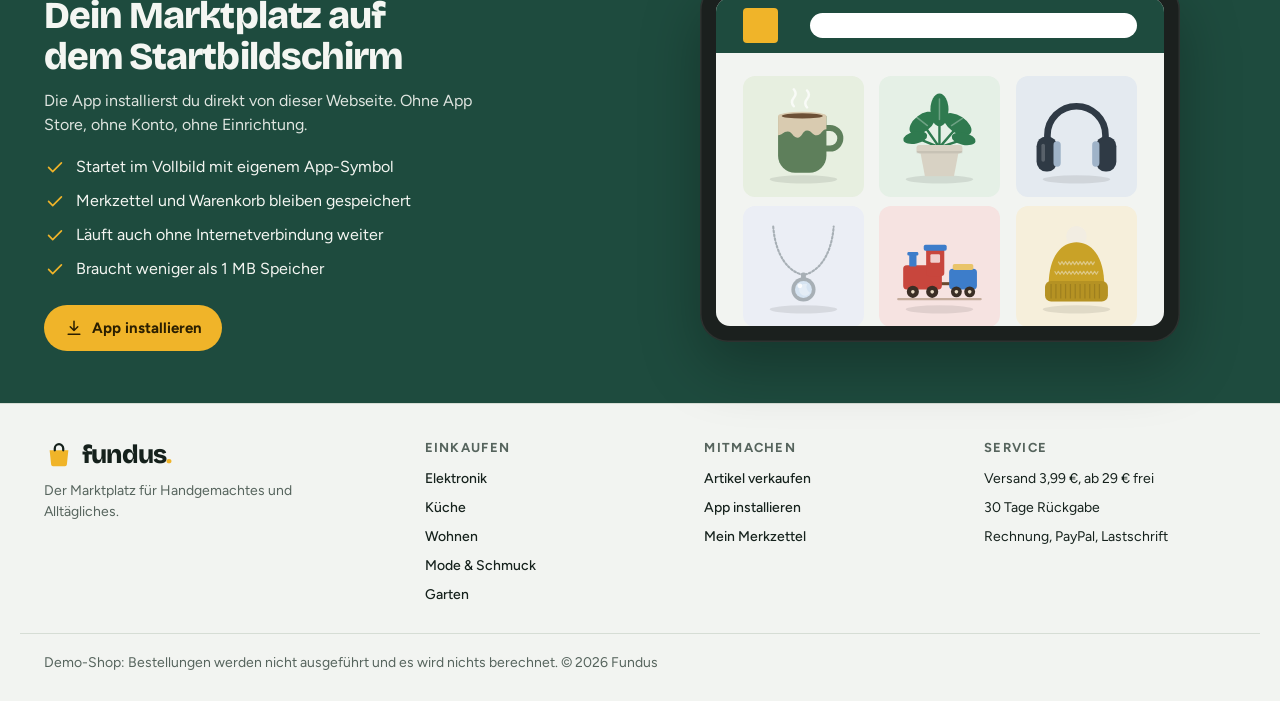
==== commit b4962023: "Publish Fundus shop for GitHub Pages Co-Authored-By: Claude Opus 5.5 <noreply@anthropic.com> Claude-" ====
--- a/index.html
+++ b/index.html
@@ -1,192 +1,1318 @@
 <!doctype html>
 <html lang="de">
 <head>
-  <meta charset="utf-8" />
-  <meta name="viewport" content="width=device-width, initial-scale=1, maximum-scale=1, user-scalable=no, viewport-fit=cover" />
-  <meta name="theme-color" content="#287dff" />
-  <meta name="apple-mobile-web-app-capable" content="yes" />
-  <title>Geometry Dash Web</title>
-  <link rel="icon" href="data:image/svg+xml,%3Csvg xmlns='http://www.w3.org/2000/svg' viewBox='0 0 32 32'%3E%3Crect x='2' y='2' width='28' height='28' fill='%237dff00' stroke='%23000' stroke-width='3'/%3E%3Crect x='9' y='9' width='14' height='14' fill='%2300ffff' stroke='%23000' stroke-width='2'/%3E%3C/svg%3E" />
-  <link rel="manifest" href="manifest.webmanifest" />
-  <link rel="apple-touch-icon" href="icon.svg" />
-  <link rel="preconnect" href="https://fonts.googleapis.com" />
-  <link rel="preconnect" href="https://fonts.gstatic.com" crossorigin />
-  <link href="https://fonts.googleapis.com/css2?family=Lilita+One&display=swap" rel="stylesheet" />
-  <link rel="stylesheet" href="css/style.css" />
+<meta charset="utf-8">
+<meta name="viewport" content="width=device-width, initial-scale=1, viewport-fit=cover">
+<!-- pwa:start -->
+<link rel="manifest" href="manifest.webmanifest">
+<meta name="theme-color" content="#1E4B3E">
+<meta name="description" content="Fundus – der Marktplatz für Handgemachtes und Alltägliches.">
+<link rel="icon" href="icons/icon.svg" type="image/svg+xml">
+<link rel="apple-touch-icon" href="icons/apple-touch-icon.png">
+<meta name="apple-mobile-web-app-capable" content="yes">
+<meta name="mobile-web-app-capable" content="yes">
+<meta name="apple-mobile-web-app-title" content="Fundus">
+<!-- pwa:end -->
+<title>Fundus Marktplatz</title>
+<link rel="preconnect" href="https://fonts.googleapis.com">
+<link rel="preconnect" href="https://fonts.gstatic.com" crossorigin>
+<link rel="stylesheet" href="https://fonts.googleapis.com/css2?family=Bricolage+Grotesque:opsz,wght@12..96,600;12..96,800&family=Figtree:wght@400;500;600;700&display=swap">
+<style>
+/* Layout: sticky market header (logo · search · actions) over a category rail; hero + app card; illustrated product grid; sell band; app band. Cart is a right-hand drawer, details/checkout/install are centered sheets. */
+:root{
+  --bg:#F2F4F1;
+  --surface:#FFFFFF;
+  --surface-2:#E7ECE6;
+  --ink:#15211C;
+  --ink-soft:#56645D;
+  --line:#D6DDD5;
+  --brand:#1E4B3E;
+  --brand-ink:#F4F6F2;
+  --link:#1E6B55;
+  --accent:#F0B429;
+  --accent-ink:#2B1F00;
+  --sale:#B5402C;
+  --sale-ink:#FFFFFF;
+  --good:#23774A;
+  --star:#D48F0B;
+  --device:#1B201E;
+  --tint-mix:92%;
+  --shadow:0 1px 2px rgb(21 33 28 / .06),0 12px 32px rgb(21 33 28 / .12);
+  --f-display:"Bricolage Grotesque","Avenir Next","Segoe UI",system-ui,sans-serif;
+  --f-body:"Figtree",system-ui,-apple-system,"Segoe UI",Roboto,sans-serif;
+  --hh:120px;
+  color-scheme:light;
+}
+@media (prefers-color-scheme:dark){
+  :root:not([data-theme="light"]){
+    --bg:#0E1613;--surface:#16211D;--surface-2:#1D2A25;--ink:#E5ECE8;--ink-soft:#9AA9A2;--line:#2A3833;
+    --brand:#173A30;--brand-ink:#EEF3EF;--link:#7CC4A8;--accent:#F3BE45;--accent-ink:#2B1F00;
+    --sale:#EE8A72;--sale-ink:#2A0D06;--good:#62C48C;--star:#F3BE45;--device:#2C3733;--tint-mix:80%;
+    --shadow:0 1px 2px rgb(0 0 0 / .3),0 12px 32px rgb(0 0 0 / .4);
+    color-scheme:dark;
+  }
+}
+:root[data-theme="dark"]{
+  --bg:#0E1613;--surface:#16211D;--surface-2:#1D2A25;--ink:#E5ECE8;--ink-soft:#9AA9A2;--line:#2A3833;
+  --brand:#173A30;--brand-ink:#EEF3EF;--link:#7CC4A8;--accent:#F3BE45;--accent-ink:#2B1F00;
+  --sale:#EE8A72;--sale-ink:#2A0D06;--good:#62C48C;--star:#F3BE45;--device:#2C3733;--tint-mix:80%;
+  --shadow:0 1px 2px rgb(0 0 0 / .3),0 12px 32px rgb(0 0 0 / .4);
+  color-scheme:dark;
+}
+
+*,*::before,*::after{box-sizing:border-box}
+html{-webkit-text-size-adjust:100%;scroll-behavior:smooth}
+html:has(dialog[open]){overflow:hidden}
+body{margin:0;background:var(--bg);color:var(--ink);font:400 16px/1.5 var(--f-body);-webkit-font-smoothing:antialiased}
+[hidden]{display:none!important}
+img,svg{max-width:100%}
+button,input,select,textarea{font:inherit;color:inherit}
+button{cursor:pointer}
+h1,h2,h3{text-wrap:balance}
+p{margin:0}
+:focus-visible{outline:3px solid var(--accent);outline-offset:2px}
+.sr{position:absolute;width:1px;height:1px;overflow:hidden;clip:rect(0 0 0 0);white-space:nowrap}
+.wrap{width:100%;max-width:1240px;margin-inline:auto;padding-inline:16px}
+@media (min-width:768px){.wrap{padding-inline:24px}}
+.ic{width:22px;height:22px;flex:none}
+.eyebrow{font:700 12px/1.2 var(--f-body);letter-spacing:.12em;text-transform:uppercase;color:var(--link)}
+
+/* Buttons */
+.btn{display:inline-flex;align-items:center;justify-content:center;gap:8px;min-height:46px;padding:0 20px;border-radius:999px;border:0;background:var(--accent);color:var(--accent-ink);font-weight:700;font-size:15px;text-decoration:none;transition:transform .12s,filter .12s}
+.btn:hover{filter:brightness(1.05)}
+.btn:active{transform:translateY(1px)}
+.btn .ic{width:20px;height:20px}
+.btn.dark{background:var(--brand);color:var(--brand-ink)}
+.btn.line{background:transparent;color:var(--brand-ink);box-shadow:inset 0 0 0 1.5px color-mix(in oklab,var(--brand-ink) 55%,transparent)}
+.btn.ghost{background:transparent;color:var(--ink);box-shadow:inset 0 0 0 1.5px var(--line)}
+.btn.wide{width:100%}
+.row{display:flex;flex-wrap:wrap;gap:10px;align-items:center}
+.linkbtn{border:0;background:none;padding:0;color:var(--link);font-weight:600;text-decoration:underline;text-underline-offset:3px}
+
+/* Header */
+.top{position:sticky;top:env(safe-area-inset-top,0px);z-index:30;background:var(--brand);color:var(--brand-ink)}
+.top-row{display:flex;align-items:center;gap:10px 14px;padding-block:10px;flex-wrap:wrap}
+.logo{display:flex;align-items:center;gap:8px;color:inherit;text-decoration:none;font:800 28px/1 var(--f-display);letter-spacing:-.03em;padding-right:4px}
+.logo-mark{width:30px;height:30px}
+.logo b{color:var(--accent)}
+.search{flex:1 1 360px;display:flex;min-width:0;height:48px;border-radius:12px;overflow:hidden;background:var(--surface);color:var(--ink)}
+.search select{border:0;background:var(--surface-2);padding:0 8px 0 12px;max-width:38%;font-size:14px;font-weight:600;color:var(--ink)}
+.search input{flex:1;min-width:0;border:0;background:transparent;padding:0 14px;font-size:16px;outline:none}
+.search button{flex:none;width:56px;border:0;background:var(--accent);color:var(--accent-ink);display:grid;place-items:center}
+.search:focus-within{box-shadow:0 0 0 3px var(--accent)}
+.actions{display:flex;align-items:center;gap:2px;margin-left:auto}
+.hbtn{position:relative;display:flex;align-items:center;gap:7px;min-height:44px;padding:0 12px;border:0;border-radius:999px;background:transparent;color:var(--brand-ink);font-weight:600;font-size:15px;white-space:nowrap}
+.hbtn:hover{background:color-mix(in oklab,var(--brand-ink) 12%,transparent)}
+.hbtn.app{box-shadow:inset 0 0 0 1.5px color-mix(in oklab,var(--brand-ink) 40%,transparent);margin-right:6px}
+.count{min-width:21px;height:21px;padding:0 6px;border-radius:11px;background:var(--accent);color:var(--accent-ink);font:700 12px/21px var(--f-body);text-align:center;font-variant-numeric:tabular-nums}
+@media (max-width:1040px){.search{order:3;flex-basis:100%}}
+@media (max-width:560px){
+  .hbtn span{display:none}
+  .hbtn{padding:0 10px}
+  .count{position:absolute;top:2px;right:0}
+  .logo{font-size:25px}
+}
+
+/* Category rail */
+.rail{background:var(--surface);border-bottom:1px solid var(--line)}
+.chips{display:flex;gap:8px;overflow-x:auto;padding-block:10px;scrollbar-width:none;-webkit-overflow-scrolling:touch}
+.chips::-webkit-scrollbar{display:none}
+.chip{flex:none;display:inline-flex;align-items:center;gap:6px;min-height:40px;padding:0 16px;border-radius:999px;border:1.5px solid var(--line);background:var(--surface);color:var(--ink);font-weight:600;font-size:14px;white-space:nowrap}
+.chip .ic{width:16px;height:16px}
+.chip:hover{border-color:var(--ink-soft)}
+.chip[aria-pressed="true"]{background:var(--ink);border-color:var(--ink);color:var(--bg)}
+.chip.tog[aria-pressed="true"]{background:var(--brand);border-color:var(--brand);color:var(--brand-ink)}
+.chip-sep{flex:none;width:1.5px;margin:6px 4px;background:var(--line)}
+
+/* Hero */
+.hero{display:grid;grid-template-columns:minmax(0,1.7fr) minmax(0,1fr);gap:16px;padding-block:20px 8px}
+.hero-main{position:relative;overflow:hidden;display:grid;grid-template-columns:minmax(0,1fr) auto;align-items:center;gap:28px;background:var(--brand);color:var(--brand-ink);border-radius:26px;padding:clamp(22px,4vw,40px)}
+.hero-main .eyebrow{color:var(--accent)}
+.hero h1{font:800 clamp(30px,4.4vw,50px)/1.02 var(--f-display);letter-spacing:-.03em;margin:10px 0 14px;max-width:15ch}
+.hero-copy > p:not(.eyebrow){margin-bottom:22px;max-width:40ch;opacity:.9;font-size:17px}
+.collage{display:grid;grid-template-columns:repeat(2,112px);gap:14px;padding:8px}
+.collage .tile{aspect-ratio:1;border-radius:20px;background:var(--tint);transform:rotate(-4deg);box-shadow:0 10px 24px rgb(0 0 0 / .18)}
+.collage .tile:nth-child(2n){transform:rotate(5deg) translateY(16px)}
+.collage .tile svg{display:block;width:100%;height:100%}
+.hero-app{display:flex;flex-direction:column;gap:10px;background:var(--surface);border:1px solid var(--line);border-radius:26px;padding:22px}
+.hero-app h2{font:800 24px/1.1 var(--f-display);letter-spacing:-.02em;margin:0}
+.hero-app p:not(.eyebrow){color:var(--ink-soft)}
+.hero-app .btn{align-self:flex-start;justify-self:start;margin-top:4px}
+.hero-app .device{max-width:250px;margin-bottom:6px}
+@media (max-width:1040px){
+  .hero{grid-template-columns:1fr}
+  .hero-app{display:grid;grid-template-columns:minmax(0,220px) minmax(0,1fr);align-items:center;gap:6px 22px}
+  .hero-app .device{grid-row:1 / span 5;margin:0}
+}
+@media (max-width:640px){
+  .hero-main{grid-template-columns:1fr}
+  .collage{grid-template-columns:repeat(4,minmax(0,1fr));padding:0 4px 12px;order:-1}
+  .collage .tile{border-radius:14px}
+  .collage .tile:nth-child(2n){transform:rotate(4deg) translateY(6px)}
+  .hero-app{grid-template-columns:1fr}
+  .hero-app .device{grid-row:auto;max-width:220px}
+}
+
+/* Perks */
+.perks{list-style:none;margin:0;padding-block:14px;display:grid;grid-template-columns:repeat(4,minmax(0,1fr));gap:12px}
+.perks li{display:flex;gap:12px;align-items:flex-start;padding:12px 4px}
+.perks .ic{color:var(--link);width:26px;height:26px;margin-top:1px}
+.perks b{display:block;font-weight:700;font-size:15px}
+.perks span{color:var(--ink-soft);font-size:14px}
+@media (max-width:900px){.perks{grid-template-columns:repeat(2,minmax(0,1fr))}}
+@media (max-width:460px){.perks{grid-template-columns:1fr;gap:0}.perks li{padding-block:8px}}
+
+/* Shop */
+.shop{padding-block:18px 48px;scroll-margin-top:calc(var(--hh) + 12px)}
+.toolbar{display:flex;flex-wrap:wrap;align-items:end;gap:6px 16px;margin-bottom:16px}
+.toolbar h2{font:800 clamp(24px,3vw,32px)/1.1 var(--f-display);letter-spacing:-.02em;margin:0}
+.toolbar .meta{color:var(--ink-soft);font-variant-numeric:tabular-nums;padding-bottom:3px}
+.sortbox{margin-left:auto;display:flex;align-items:center;gap:8px;font-size:14px;color:var(--ink-soft)}
+.sel{height:42px;border-radius:10px;border:1.5px solid var(--line);background:var(--surface);color:var(--ink);padding:0 10px;font-weight:600}
+.grid{display:grid;grid-template-columns:repeat(auto-fill,minmax(min(100%,196px),1fr));gap:16px}
+@media (max-width:520px){.grid{grid-template-columns:repeat(2,minmax(0,1fr));gap:10px}}
+.card{position:relative;display:flex;flex-direction:column;min-width:0;background:var(--surface);border:1px solid var(--line);border-radius:18px;overflow:hidden;transition:box-shadow .2s,border-color .2s}
+.card:hover{box-shadow:var(--shadow);border-color:transparent}
+.pic{position:relative;display:block;width:100%;aspect-ratio:1;border:0;padding:0;background:var(--tint);background:color-mix(in oklab,var(--tint) var(--tint-mix),var(--surface))}
+.pic svg{display:block;width:100%;height:100%;transition:transform .35s ease}
+.card:hover .pic svg{transform:scale(1.05)}
+.badges{position:absolute;left:10px;top:10px;display:flex;flex-direction:column;align-items:flex-start;gap:5px}
+.badge{font:700 11px/1 var(--f-body);letter-spacing:.05em;text-transform:uppercase;padding:6px 8px;border-radius:6px;background:var(--surface);color:var(--ink)}
+.badge.hand{background:var(--brand);color:var(--brand-ink)}
+.badge.sale{background:var(--sale);color:var(--sale-ink)}
+.badge.own{background:var(--accent);color:var(--accent-ink)}
+.fav{position:absolute;right:8px;top:8px;width:42px;height:42px;border-radius:50%;border:0;background:var(--surface);color:var(--ink);display:grid;place-items:center;box-shadow:0 2px 8px rgb(0 0 0 / .12)}
+.fav .ic{width:20px;height:20px}
+.fav[aria-pressed="true"]{color:var(--sale)}
+.fav[aria-pressed="true"] .ic{fill:currentColor}
+.cbody{flex:1;display:flex;flex-direction:column;gap:6px;padding:12px 14px 14px}
+.seller{font-size:13px;color:var(--ink-soft);white-space:nowrap;overflow:hidden;text-overflow:ellipsis}
+.name{margin:0;font:600 15px/1.3 var(--f-body);min-height:2.6em}
+.name button{display:-webkit-box;-webkit-line-clamp:2;-webkit-box-orient:vertical;overflow:hidden;border:0;padding:0;background:none;text-align:left;font:inherit;color:inherit}
+.name button:hover{color:var(--link);text-decoration:underline;text-underline-offset:2px}
+.rate{display:flex;align-items:center;gap:6px;font-size:13px;color:var(--ink-soft);font-variant-numeric:tabular-nums}
+.stars{position:relative;display:inline-block;font-size:14px;line-height:1;letter-spacing:1px;color:var(--line)}
+.stars::before,.stars > span::before{content:"★★★★★"}
+.stars > span{position:absolute;inset:0 auto 0 0;overflow:hidden;white-space:nowrap;color:var(--star)}
+.price{display:flex;flex-wrap:wrap;align-items:baseline;gap:4px 8px;font-variant-numeric:tabular-nums}
+.price strong{font:800 21px/1.1 var(--f-display);letter-spacing:-.01em}
+.price s{font-size:13px;color:var(--ink-soft)}
+.price .pct{font-size:13px;font-weight:700;color:var(--sale)}
+.ship{font-size:13px;color:var(--ink-soft)}
+.ship b{color:var(--good);font-weight:700}
+.card .btn{margin-top:auto;min-height:42px;font-size:14px;padding:0 14px}
+@media (max-width:520px){
+  .cbody{padding:10px 10px 12px}
+  .name{font-size:14px}
+  .price strong{font-size:18px}
+  .card .btn span{display:none}
+  .ship{font-size:12px}
+}
+.empty{display:flex;flex-direction:column;align-items:flex-start;gap:10px;padding:40px 24px;border:1.5px dashed var(--line);border-radius:18px}
+.empty .t{font:800 22px/1.2 var(--f-display)}
+.empty p{color:var(--ink-soft)}
+
+/* Sell band */
+.sell{background:var(--surface-2);padding-block:44px}
+.sell-grid{display:grid;grid-template-columns:minmax(0,1fr) minmax(0,1fr);gap:28px;align-items:center}
+.sell h2,.appband h2{font:800 clamp(26px,3.4vw,38px)/1.08 var(--f-display);letter-spacing:-.025em;margin:8px 0 12px}
+.sell-grid > div > p:not(.eyebrow){color:var(--ink-soft);max-width:46ch;margin-bottom:20px}
+.steps{list-style:none;margin:0;padding:0;display:grid;gap:12px;counter-reset:s}
+.steps li{counter-increment:s;display:grid;grid-template-columns:44px minmax(0,1fr);gap:14px;align-items:center;background:var(--surface);border-radius:16px;padding:14px 16px}
+.steps li::before{content:counter(s);display:grid;place-items:center;width:44px;height:44px;border-radius:50%;background:var(--brand);color:var(--brand-ink);font:800 18px/1 var(--f-display)}
+.steps b{display:block}
+.steps span{color:var(--ink-soft);font-size:14px}
+@media (max-width:800px){.sell-grid{grid-template-columns:1fr}}
+
+/* App band */
+.appband{background:var(--brand);color:var(--brand-ink);padding-block:52px;scroll-margin-top:var(--hh)}
+.appband .eyebrow{color:var(--accent)}
+.app-grid{display:grid;grid-template-columns:minmax(0,1fr) minmax(0,1.05fr);gap:36px;align-items:center}
+.app-grid > div > p:not(.eyebrow){max-width:46ch;opacity:.9;margin-bottom:18px}
+.checks{list-style:none;padding:0;margin:0 0 24px;display:grid;gap:10px}
+.checks li{display:flex;gap:10px;align-items:flex-start}
+.checks .ic{color:var(--accent);width:22px;height:22px;margin-top:1px}
+.install-state{display:flex;align-items:center;gap:8px;font-weight:600;font-size:14px}
+.install-state .ic{color:var(--accent)}
+@media (max-width:860px){.app-grid{grid-template-columns:1fr}.appband .device{order:-1}}
+
+/* Device mockup */
+.device{width:100%;max-width:480px;aspect-ratio:4 / 3;justify-self:center;background:var(--device);border-radius:28px;padding:16px;box-shadow:0 24px 60px rgb(0 0 0 / .28),inset 0 0 0 1.5px rgb(255 255 255 / .08)}
+.hero-app .device{border-radius:18px;padding:10px;box-shadow:0 10px 26px rgb(0 0 0 / .18)}
+.screen{height:100%;border-radius:14px;background:var(--bg);overflow:hidden;display:flex;flex-direction:column}
+.hero-app .screen{border-radius:9px}
+.s-top{flex:none;display:flex;align-items:center;gap:8%;height:17%;padding:0 6%;background:var(--brand)}
+.s-logo{width:9%;aspect-ratio:1;border-radius:4px;background:var(--accent)}
+.s-search{flex:1;height:44%;border-radius:999px;background:var(--surface)}
+.s-grid{display:grid;grid-template-columns:repeat(3,minmax(0,1fr));gap:4%;padding:5% 6%}
+.s-tile{aspect-ratio:1;border-radius:10%;background:var(--tint);background:color-mix(in oklab,var(--tint) var(--tint-mix),var(--surface))}
+.s-tile svg{display:block;width:100%;height:100%}
+
+/* Footer */
+.foot{border-top:1px solid var(--line);padding-block:36px calc(28px + env(safe-area-inset-bottom,0px));font-size:14px}
+.foot-grid{display:grid;grid-template-columns:1.4fr repeat(3,1fr);gap:28px}
+.foot h3{font:700 13px/1.2 var(--f-body);letter-spacing:.1em;text-transform:uppercase;color:var(--ink-soft);margin:0 0 12px}
+.foot ul{list-style:none;margin:0;padding:0;display:grid;gap:8px}
+.foot .linkbtn{color:var(--ink);text-decoration:none;font-weight:500}
+.foot .linkbtn:hover{text-decoration:underline}
+.foot .logo{color:var(--ink);font-size:26px;margin-bottom:10px}
+.foot-grid > div > p{color:var(--ink-soft);max-width:30ch}
+.foot-note{margin-top:28px;padding-top:18px;border-top:1px solid var(--line);color:var(--ink-soft)}
+@media (max-width:800px){.foot-grid{grid-template-columns:1fr 1fr}.foot-grid > div:first-child{grid-column:1 / -1}}
+
+/* Dialogs */
+dialog{border:0;padding:0;margin:auto;width:min(980px,calc(100% - 24px));max-width:none;max-height:calc(100% - 24px);background:var(--surface);color:var(--ink);border-radius:22px;box-shadow:var(--shadow);overflow:hidden}
+dialog[open]{display:flex;flex-direction:column;animation:pop .22s ease-out}
+dialog.narrow{width:min(580px,calc(100% - 24px))}
+dialog::backdrop{background:rgb(8 16 12 / .55)}
+@keyframes pop{from{opacity:0;transform:translateY(12px) scale(.98)}}
+.dlg{position:relative;flex:1;min-height:0;overflow:auto;padding:26px;overscroll-behavior:contain}
+.dlg h2{font:800 clamp(22px,3vw,30px)/1.12 var(--f-display);letter-spacing:-.02em;margin:0 0 12px;padding-right:48px}
+.x{position:absolute;top:14px;right:14px;z-index:2;width:44px;height:44px;border-radius:50%;border:0;background:var(--surface-2);color:var(--ink);display:grid;place-items:center}
+dialog.drawer{margin:0 0 0 auto;height:100%;max-height:none;width:min(440px,100%);border-radius:22px 0 0 22px;animation:slide .26s ease-out}
+@keyframes slide{from{transform:translateX(40px);opacity:0}}
+.drawer-in{display:flex;flex-direction:column;height:100%;padding-top:env(safe-area-inset-top,0px)}
+.drawer-head{display:flex;align-items:center;justify-content:space-between;padding:18px 18px 12px 22px;border-bottom:1px solid var(--line)}
+.drawer-head h2{font:800 24px/1 var(--f-display);margin:0}
+.drawer-head .x{position:static}
+.cart-list{flex:1;min-height:0;overflow:auto;padding:0 22px;overscroll-behavior:contain}
+.cline{display:grid;grid-template-columns:76px minmax(0,1fr) auto;gap:14px;padding-block:16px;border-bottom:1px solid var(--line)}
+.thumb{width:76px;aspect-ratio:1;border:0;padding:0;border-radius:12px;overflow:hidden;background:var(--tint);background:color-mix(in oklab,var(--tint) var(--tint-mix),var(--surface))}
+.thumb svg{display:block;width:100%;height:100%}
+.cl-info{display:flex;flex-direction:column;gap:4px;min-width:0}
+.cl-name{font-weight:600;font-size:15px;line-height:1.3}
+.cl-price{font-weight:700;font-variant-numeric:tabular-nums;white-space:nowrap}
+.stepper{display:inline-flex;align-items:center;align-self:flex-start;margin-top:4px;border:1.5px solid var(--line);border-radius:999px}
+.stepper button{width:40px;height:40px;border:0;background:none;color:var(--ink);display:grid;place-items:center;border-radius:50%}
+.stepper button:hover{background:var(--surface-2)}
+.stepper .ic{width:18px;height:18px}
+.stepper output{min-width:28px;text-align:center;font-weight:700;font-variant-numeric:tabular-nums}
+.cart-foot{border-top:1px solid var(--line);padding:16px 22px calc(18px + env(safe-area-inset-bottom,0px));display:grid;gap:14px;background:var(--surface)}
+.freebar{font-size:14px;display:grid;gap:8px}
+.freebar .ic{width:18px;height:18px;color:var(--good);vertical-align:-4px}
+.bar{display:block;height:8px;border-radius:4px;background:var(--surface-2);overflow:hidden}
+.bar > span{display:block;height:100%;background:var(--good);border-radius:4px}
+.sum{margin:0;display:grid;gap:6px;font-variant-numeric:tabular-nums}
+.sum div{display:flex;justify-content:space-between;gap:12px}
+.sum dt{color:var(--ink-soft)}
+.sum dd{margin:0;font-weight:600}
+.sum .tot{padding-top:8px;border-top:1px solid var(--line);font-size:18px}
+.sum .tot dt{color:var(--ink);font-weight:700}
+.sum .tot dd{font:800 22px/1.1 var(--f-display)}
+.sum small{font-size:12px;color:var(--ink-soft);font-weight:400}
+.cart-empty{display:flex;flex-direction:column;align-items:flex-start;gap:10px;padding:32px 0}
+.cart-empty > .ic{width:44px;height:44px;color:var(--ink-soft)}
+.cart-empty p{color:var(--ink-soft)}
+.cart-empty p b{color:var(--ink);font-size:18px}
+
+/* Product detail */
+.dt{display:grid;grid-template-columns:minmax(0,1fr) minmax(0,1.05fr);gap:30px}
+.dt .pic{border-radius:18px;overflow:hidden;position:sticky;top:0}
+.dt-info{display:flex;flex-direction:column;gap:12px;min-width:0}
+.dt-info .seller{white-space:normal}
+.dt .price strong{font-size:32px}
+.dt .vat{font-size:13px;color:var(--ink-soft)}
+.dt-desc{color:var(--ink);max-width:60ch}
+.facts{margin:0;display:grid;grid-template-columns:auto minmax(0,1fr);gap:8px 18px;padding:14px 16px;border-radius:14px;background:var(--surface-2);font-size:14px}
+.facts dt{color:var(--ink-soft)}
+.facts dd{margin:0;font-weight:600}
+.buybox{display:flex;flex-wrap:wrap;gap:10px;align-items:center}
+.buybox .stepper{margin:0}
+.buybox .btn{flex:1 1 160px}
+@media (max-width:720px){.dt{grid-template-columns:1fr;gap:18px}.dt .pic{position:static;max-width:420px}}
+
+/* Forms */
+.field{display:flex;flex-direction:column;gap:6px;min-width:0}
+.field > label,.lbl{font-weight:600;font-size:14px}
+.inp{width:100%;height:48px;border:1.5px solid var(--line);border-radius:12px;background:var(--surface);color:var(--ink);padding:0 14px;font-size:16px}
+textarea.inp{height:auto;min-height:96px;padding:12px 14px;resize:vertical;line-height:1.45}
+select.inp{padding-right:8px}
+.inp:focus{outline:none;border-color:var(--link);box-shadow:0 0 0 3px color-mix(in oklab,var(--link) 25%,transparent)}
+.hint{font-size:13px;color:var(--ink-soft)}
+.hint.err{color:var(--sale);font-weight:600;font-size:14px}
+fieldset{border:0;margin:0;padding:0;display:grid;gap:12px;min-width:0}
+legend{font:800 18px/1.2 var(--f-display);margin-bottom:10px;padding:0}
+.two{display:grid;grid-template-columns:minmax(0,1fr) minmax(0,2fr);gap:12px}
+.opts{display:grid;gap:8px}
+.opt{display:flex;align-items:center;gap:12px;padding:12px 14px;border:1.5px solid var(--line);border-radius:12px;cursor:pointer}
+.opt input{width:20px;height:20px;accent-color:var(--brand);margin:0}
+.opt span{flex:1}
+.opt small{display:block;color:var(--ink-soft);font-size:13px}
+.opt b{font-variant-numeric:tabular-nums}
+.opt:has(input:checked){border-color:var(--link);background:color-mix(in oklab,var(--link) 8%,var(--surface))}
+.co{display:grid;grid-template-columns:minmax(0,1.4fr) minmax(0,1fr);gap:28px;align-items:start}
+.co-main{display:grid;gap:26px}
+.co-sum{position:sticky;top:0;display:grid;gap:14px;padding:18px;border-radius:16px;background:var(--surface-2)}
+.co-sum h3{margin:0;font:800 18px/1.2 var(--f-display)}
+.co-items{list-style:none;margin:0;padding:0;display:grid;gap:8px;font-size:14px}
+.co-items li{display:flex;justify-content:space-between;gap:12px}
+.co-items span:last-child{font-variant-numeric:tabular-nums;white-space:nowrap}
+.demo-note{font-size:13px;color:var(--ink-soft);background:var(--surface-2);padding:10px 12px;border-radius:10px}
+.co-sum .demo-note{background:var(--surface)}
+@media (max-width:780px){.co{grid-template-columns:1fr}.co-sum{position:static}}
+@media (max-width:420px){.two{grid-template-columns:1fr}}
+.done{display:flex;flex-direction:column;align-items:flex-start;gap:12px;max-width:52ch}
+.done-mark{width:64px;height:64px;border-radius:50%;display:grid;place-items:center;background:var(--good);color:var(--surface)}
+.done-mark .ic{width:34px;height:34px}
+
+/* Sell form */
+.sellgrid{display:grid;grid-template-columns:minmax(0,1.5fr) minmax(0,1fr);gap:28px;align-items:start}
+.sellform{display:grid;gap:16px}
+.picks{display:grid;grid-template-columns:repeat(auto-fill,minmax(62px,1fr));gap:8px}
+.pick{position:relative;display:block;aspect-ratio:1;border-radius:12px;background:var(--surface-2);cursor:pointer;border:2px solid transparent}
+.pick svg{display:block;width:100%;height:100%}
+.pick input,.swatch input{position:absolute;opacity:0;pointer-events:none}
+.pick:has(input:checked){border-color:var(--link);background:color-mix(in oklab,var(--link) 12%,var(--surface))}
+.pick:has(input:focus-visible),.swatch:has(input:focus-visible){outline:3px solid var(--accent);outline-offset:2px}
+.swatches{display:flex;flex-wrap:wrap;gap:10px}
+.swatch{position:relative;display:flex;align-items:center;gap:8px;padding:6px 12px 6px 6px;border-radius:999px;border:1.5px solid var(--line);cursor:pointer;font-size:14px;font-weight:600}
+.swatch i{width:28px;height:28px;border-radius:50%;background:linear-gradient(135deg,var(--c) 50%,var(--d) 50%)}
+.swatch:has(input:checked){border-color:var(--link);background:color-mix(in oklab,var(--link) 10%,var(--surface))}
+.preview{position:sticky;top:0;display:grid;gap:10px}
+.preview .card{pointer-events:none}
+@media (max-width:760px){.sellgrid{grid-template-columns:1fr}.preview{position:static;max-width:300px}}
+
+/* Install sheet */
+.tabs{display:flex;gap:6px;padding:4px;border-radius:999px;background:var(--surface-2);margin:6px 0 18px;overflow-x:auto}
+.tabs button{flex:1;min-height:42px;padding:0 14px;border:0;border-radius:999px;background:none;color:var(--ink-soft);font-weight:700;font-size:14px;white-space:nowrap}
+.tabs button[aria-selected="true"]{background:var(--surface);color:var(--ink);box-shadow:0 1px 4px rgb(0 0 0 / .1)}
+.howto{list-style:none;margin:0;padding:0;display:grid;gap:12px;counter-reset:h}
+.howto li{counter-increment:h;display:grid;grid-template-columns:36px minmax(0,1fr);gap:12px;align-items:start}
+.howto li::before{content:counter(h);display:grid;place-items:center;width:36px;height:36px;border-radius:50%;background:var(--brand);color:var(--brand-ink);font:800 16px/1 var(--f-display)}
+.howto li > span{padding-top:6px}
+.kbd{display:inline-flex;align-items:center;gap:4px;padding:1px 8px;border-radius:7px;background:var(--surface-2);font-weight:700;white-space:nowrap}
+.kbd .ic{width:17px;height:17px;vertical-align:-3px}
+.pane-note{margin-top:16px;font-size:14px;color:var(--ink-soft)}
+.install-hero{display:flex;align-items:center;gap:14px;margin-bottom:6px}
+.install-hero img,.install-hero svg.appicon{width:60px;height:60px;border-radius:14px;flex:none}
+.install-hero b{display:block;font-size:17px}
+.install-hero span{color:var(--ink-soft);font-size:14px}
+.away{display:grid;gap:12px;margin:14px 0 20px;padding:16px 18px;border-radius:16px;background:color-mix(in oklab,var(--accent) 18%,var(--surface));box-shadow:inset 0 0 0 1.5px color-mix(in oklab,var(--accent) 55%,transparent)}
+.away .btn{justify-self:start}
+.away .addr{font-size:14px;color:var(--ink-soft);word-break:break-all}
+.away .addr b{color:var(--ink);user-select:all}
+
+/* Toast */
+.toast{position:fixed;left:50%;bottom:calc(18px + env(safe-area-inset-bottom,0px));z-index:50;transform:translateX(-50%);display:flex;align-items:center;gap:14px;width:max-content;max-width:calc(100% - 32px);padding:12px 12px 12px 18px;border-radius:14px;background:var(--ink);color:var(--bg);box-shadow:var(--shadow);font-weight:600;font-size:15px}
+.toast button{flex:none;min-height:38px;padding:0 14px;border:0;border-radius:999px;background:var(--accent);color:var(--accent-ink);font-weight:700}
+.toast.show{animation:toast .25s ease-out}
+@keyframes toast{from{opacity:0;transform:translate(-50%,10px)}}
+
+@media (prefers-reduced-motion:reduce){
+  *,*::before,*::after{animation:none!important;transition:none!important}
+  html{scroll-behavior:auto}
+}
+</style>
 </head>
 <body>
-  <canvas id="cv"></canvas>
-
-  <div id="ui">
-    <!-- ============================================================ LOADING -->
-    <section id="s-loading" class="screen">
-      <div class="logo">GEOMETRY DASH</div>
-      <div class="sublogo">WEB EDITION</div>
-      <div class="loadbar"><div id="loadfill"></div></div>
-      <div id="tapstart" class="tap hidden">Click / Tap to start</div>
-      <div class="tip" id="tip"></div>
-    </section>
-
-    <!-- ============================================================ MAIN MENU -->
-    <section id="s-menu" class="screen hidden">
-      <div class="logo menu-logo">GEOMETRY DASH</div>
-      <div class="menu-row">
-        <button class="mbtn side" id="b-icons" title="Icon Kit"><canvas id="c-iconbtn" width="140" height="140"></canvas></button>
-        <button class="mbtn play" id="b-play" title="Play">
-          <svg viewBox="0 0 100 100"><polygon points="36,24 78,50 36,76" fill="#fff" stroke="#000" stroke-width="6" stroke-linejoin="round"/></svg>
-        </button>
-        <button class="mbtn side" id="b-create" title="Create">
-          <svg viewBox="0 0 100 100">
-            <rect x="20" y="56" width="26" height="26" fill="#111" stroke="#fff" stroke-width="4"/>
-            <rect x="50" y="56" width="26" height="26" fill="#111" stroke="#fff" stroke-width="4"/>
-            <polygon points="50,52 63,26 76,52" fill="#111" stroke="#fff" stroke-width="4" stroke-linejoin="round"/>
-            <g transform="rotate(-40 38 30)"><rect x="30" y="14" width="22" height="12" rx="2" fill="#ffd23f" stroke="#000" stroke-width="3"/><rect x="38" y="25" width="6" height="26" fill="#a0602a" stroke="#000" stroke-width="3"/></g>
-          </svg>
-        </button>
-      </div>
-      <div class="menu-labels"><span>Icon Kit</span><span></span><span>Create</span></div>
-      <div class="corner bl">
-        <button class="rbtn" id="b-settings" title="Settings"><svg viewBox="0 0 24 24"><path d="M19.4 13a7.5 7.5 0 0 0 0-2l2.1-1.6-2-3.5-2.5 1a7.4 7.4 0 0 0-1.7-1L15 3.2h-4l-.4 2.7c-.6.3-1.2.6-1.7 1l-2.5-1-2 3.5L6.6 11a7.5 7.5 0 0 0 0 2l-2.1 1.6 2 3.5 2.5-1c.5.4 1.1.7 1.7 1l.4 2.7h4l.4-2.7c.6-.3 1.2-.6 1.7-1l2.5 1 2-3.5zM13 15.5a3.5 3.5 0 1 1 0-7 3.5 3.5 0 0 1 0 7z" transform="translate(-1 0)"/></svg></button>
-        <button class="rbtn" id="b-vault" title="The Vault"><svg viewBox="0 0 24 24"><path d="M12 2a5 5 0 0 0-5 5v3H5v12h14V10h-2V7a5 5 0 0 0-5-5zm-3 5a3 3 0 0 1 6 0v3H9zm3 6a2 2 0 0 1 1 3.7V19h-2v-2.3A2 2 0 0 1 12 13z"/></svg></button>
-        <button class="rbtn" id="b-stats" title="Stats"><svg viewBox="0 0 24 24"><rect x="3" y="12" width="4" height="9"/><rect x="10" y="6" width="4" height="15"/><rect x="17" y="9" width="4" height="12"/></svg></button>
-      </div>
-      <div class="corner br">
-        <button class="rbtn" id="b-help" title="How to play"><svg viewBox="0 0 24 24"><path d="M12 2a10 10 0 1 0 0 20 10 10 0 0 0 0-20zm1 16h-2v-2h2zm2.1-7.7-.9.9c-.7.7-1.2 1.3-1.2 2.8h-2v-.5c0-1.1.5-2.1 1.2-2.8l1.2-1.3A2 2 0 1 0 10 8H8a4 4 0 1 1 7.1 2.3z"/></svg></button>
-        <button class="rbtn" id="b-full" title="Fullscreen"><svg viewBox="0 0 24 24"><path d="M3 3h7v2H5v5H3zm11 0h7v7h-2V5h-5zM3 14h2v5h5v2H3zm16 0h2v7h-7v-2h5z"/></svg></button>
-      </div>
-      <div class="corner tr stars-pill" id="menu-stars"></div>
-    </section>
-
-    <!-- ============================================================ LEVEL SELECT -->
-    <section id="s-levels" class="screen hidden">
-      <button class="back" data-back="menu" title="Back"></button>
-      <div class="lv-wrap">
-        <button class="arrow left" id="lv-prev" title="Previous"></button>
-        <div id="lv-card" class="lv-card"></div>
-        <button class="arrow right" id="lv-next" title="Next"></button>
-      </div>
-      <div class="lv-bars" id="lv-bars"></div>
-      <div class="dots" id="lv-dots"></div>
-      <button class="gbtn small pink gt-open" id="lv-gauntlets">Gauntlets</button>
-    </section>
-
-    <!-- ============================================================ GAUNTLETS -->
-    <section id="s-gauntlets" class="screen hidden">
-      <button class="back" data-back="levels" title="Back"></button>
-      <div class="gt-title">Gauntlets</div>
-      <div class="gt-list" id="gt-list"></div>
-    </section>
-
-    <!-- ============================================================ ICON KIT -->
-    <section id="s-icons" class="screen hidden">
-      <button class="back" data-back="menu" title="Back"></button>
-      <div class="kit">
-        <div class="kit-top">
-          <canvas id="kit-preview" width="520" height="110"></canvas>
-        </div>
-        <div class="kit-tabs" id="kit-tabs"></div>
-        <div class="kit-body">
-          <div class="panel kit-grid" id="kit-grid"></div>
-          <div class="panel kit-colors">
-            <div class="kit-label">Primary</div>
-            <div class="swatches" id="kit-c1"></div>
-            <div class="kit-label">Secondary</div>
-            <div class="swatches" id="kit-c2"></div>
-            <label class="check"><input type="checkbox" id="kit-glow" /><span></span>Glow</label>
-          </div>
+
+<header class="top" id="top">
+  <div class="wrap top-row">
+    <a class="logo" href="#start" aria-label="Fundus Startseite">
+      <svg class="logo-mark" viewBox="0 0 32 32" aria-hidden="true"><path d="M6 11h20l-1.6 15.2A2 2 0 0 1 22.4 28H9.6a2 2 0 0 1-2-1.8z" style="fill:var(--accent)"/><path d="M11.5 11V9a4.5 4.5 0 0 1 9 0v2" fill="none" stroke="currentColor" stroke-width="2.4" stroke-linecap="round"/></svg>
+      <span>fundus<b>.</b></span>
+    </a>
+    <form class="search" id="searchForm" role="search">
+      <label class="sr" for="searchCat">Kategorie</label>
+      <select id="searchCat"></select>
+      <label class="sr" for="q">Suche</label>
+      <input id="q" type="search" placeholder="Wonach suchst du?" autocomplete="off" enterkeyhint="search">
+      <button type="submit" aria-label="Suchen"><i data-ic="search"></i></button>
+    </form>
+    <nav class="actions" aria-label="App, Merkzettel und Warenkorb">
+      <button class="hbtn app" id="appBtn" type="button" data-install aria-label="App laden"><i data-ic="download"></i><span>App laden</span></button>
+      <button class="hbtn" id="favBtn" type="button" aria-label="Merkzettel"><i data-ic="heart"></i><span>Merkzettel</span><b class="count" id="favCount" hidden>0</b></button>
+      <button class="hbtn" id="cartBtn" type="button" aria-label="Warenkorb"><i data-ic="cart"></i><span>Warenkorb</span><b class="count" id="cartCount" hidden>0</b></button>
+    </nav>
+  </div>
+</header>
+
+<div class="rail">
+  <div class="wrap"><div class="chips" id="chips" role="toolbar" aria-label="Kategorien und Filter"></div></div>
+</div>
+
+<main id="start">
+  <section class="wrap hero">
+    <div class="hero-main">
+      <div class="hero-copy">
+        <p class="eyebrow">Herbstmarkt · bis 31. Oktober</p>
+        <h1>Handgemachtes und Alltägliches in einem Warenkorb.</h1>
+        <p>Über 2.400 Werkstätten und Händler aus ganz Deutschland. Versandkostenfrei ab 29 €.</p>
+        <div class="row">
+          <button class="btn" type="button" data-go="hand">Handgemachtes entdecken</button>
+          <button class="btn line" type="button" data-go="deals">Angebote ansehen</button>
         </div>
       </div>
-    </section>
-
-    <!-- ============================================================ CREATOR -->
-    <section id="s-creator" class="screen hidden">
-      <button class="back" data-back="menu" title="Back"></button>
-      <div class="title-gold">My Levels</div>
-      <div class="creator-bar">
-        <button class="gbtn" id="cr-new">+ New Level</button>
-        <button class="gbtn blue" id="cr-import">Import Code</button>
+      <div class="collage" id="collage" aria-hidden="true"></div>
+    </div>
+    <aside class="hero-app" aria-label="Fundus-App">
+      <div id="heroDevice"></div>
+      <p class="eyebrow">Neu: die Fundus-App</p>
+      <h2>Ohne App Store aufs Tablet holen</h2>
+      <p>Direkt aus dem Browser installieren. Kein Konto, kein Download-Center, in zehn Sekunden erledigt.</p>
+      <button class="btn dark" type="button" data-install><i data-ic="download"></i>App installieren</button>
+    </aside>
+  </section>
+
+  <ul class="wrap perks" aria-label="Vorteile">
+    <li><i data-ic="truck"></i><div><b>Versandkostenfrei ab 29 €</b><span>darunter 3,99 € pro Bestellung</span></div></li>
+    <li><i data-ic="return"></i><div><b>30 Tage Rückgabe</b><span>mit kostenlosem Rücksendeetikett</span></div></li>
+    <li><i data-ic="shield"></i><div><b>Käuferschutz</b><span>Geld zurück, wenn etwas schiefgeht</span></div></li>
+    <li><i data-ic="store"></i><div><b>Direkt aus der Werkstatt</b><span>viele Artikel sind Einzelstücke</span></div></li>
+  </ul>
+
+  <section class="wrap shop" id="shop" aria-labelledby="resultsTitle">
+    <div class="toolbar">
+      <h2 id="resultsTitle">Beliebt diese Woche</h2>
+      <p class="meta" id="resultCount"></p>
+      <label class="sortbox" for="sort">Sortieren
+        <select class="sel" id="sort">
+          <option value="empf">Empfohlen</option>
+          <option value="auf">Preis aufsteigend</option>
+          <option value="ab">Preis absteigend</option>
+          <option value="bew">Beste Bewertung</option>
+        </select>
+      </label>
+    </div>
+    <div class="grid" id="grid"></div>
+    <div class="empty" id="empty" hidden>
+      <p class="t">Keine Treffer</p>
+      <p id="emptyMsg"></p>
+      <button class="btn ghost" type="button" id="resetBtn">Alle Filter zurücksetzen</button>
+    </div>
+  </section>
+
+  <section class="sell" id="verkaufen" aria-labelledby="sellHead">
+    <div class="wrap sell-grid">
+      <div>
+        <p class="eyebrow">Verkaufen auf Fundus</p>
+        <h2 id="sellHead">Du machst Dinge von Hand? Biete sie hier an.</h2>
+        <p>Ein Artikel ist in zwei Minuten eingestellt. Keine Grundgebühr, 6,5 % Provision nur bei Verkauf.</p>
+        <button class="btn dark" type="button" data-sell><i data-ic="plus"></i>Artikel einstellen</button>
       </div>
-      <div class="panel creator-list" id="cr-list"></div>
-    </section>
-
-    <!-- ============================================================ EDITOR -->
-    <section id="s-editor" class="screen hidden"></section>
-
-    <!-- ============================================================ GAME HUD -->
-    <div id="hud" class="hidden">
-      <button class="hud-btn" id="h-pause" title="Pause (Esc)"><svg viewBox="0 0 24 24"><rect x="6" y="5" width="4" height="14" rx="1"/><rect x="14" y="5" width="4" height="14" rx="1"/></svg></button>
-      <div id="h-practice" class="hidden">
-        <button class="hud-cp" id="h-cp" title="Place checkpoint (Z)"><svg viewBox="0 0 24 24"><polygon points="12,2 20,12 12,22 4,12" fill="#5dff5d" stroke="#063" stroke-width="2"/></svg></button>
-        <button class="hud-cp" id="h-uncp" title="Remove checkpoint (X)"><svg viewBox="0 0 24 24"><polygon points="12,2 20,12 12,22 4,12" fill="#5dff5d" stroke="#063" stroke-width="2"/><path d="M6 6 18 18M18 6 6 18" stroke="#e00" stroke-width="3"/></svg></button>
-      </div>
-    </div>
-
-    <!-- ============================================================ PAUSE -->
-    <div id="o-pause" class="overlay hidden">
-      <div class="panel dark pause-panel">
-        <div class="pause-title" id="p-title">Level</div>
-        <div class="pbars" id="p-bars"></div>
-        <div class="pause-row">
-          <button class="cbtn green" id="p-practice" title="Practice Mode"><svg viewBox="0 0 24 24"><polygon points="12,2 20,12 12,22 4,12" fill="#5dff5d" stroke="#063" stroke-width="2"/></svg></button>
-          <button class="cbtn green big" id="p-resume" title="Resume"><svg viewBox="0 0 24 24"><polygon points="8,5 19,12 8,19" fill="#fff" stroke="#000" stroke-width="1.6" stroke-linejoin="round"/></svg></button>
-          <button class="cbtn green" id="p-restart" title="Restart (R)"><svg viewBox="0 0 24 24"><path d="M12 5V2L7 6l5 4V7a5 5 0 1 1-5 5H5a7 7 0 1 0 7-7z" fill="#fff" stroke="#000" stroke-width="1"/></svg></button>
-          <button class="cbtn green" id="p-exit" title="Menu"><svg viewBox="0 0 24 24"><rect x="5" y="6" width="14" height="2.6" rx="1" fill="#fff" stroke="#000" stroke-width="0.8"/><rect x="5" y="11" width="14" height="2.6" rx="1" fill="#fff" stroke="#000" stroke-width="0.8"/><rect x="5" y="16" width="14" height="2.6" rx="1" fill="#fff" stroke="#000" stroke-width="0.8"/></svg></button>
-        </div>
-        <div class="sliders">
-          <label>Music <input type="range" min="0" max="100" id="p-music" /></label>
-          <label>SFX <input type="range" min="0" max="100" id="p-sfx" /></label>
-        </div>
-        <div class="pause-opts">
-          <label class="check"><input type="checkbox" data-set="showPct" /><span></span>Show %</label>
-          <label class="check"><input type="checkbox" data-set="showBar" /><span></span>Progress Bar</label>
-          <label class="check"><input type="checkbox" data-set="autoCP" /><span></span>Auto Checkpoints</label>
-          <label class="check"><input type="checkbox" data-set="hitboxes" /><span></span>Hitboxes (Practice)</label>
+      <ol class="steps">
+        <li><div><b>Artikel beschreiben</b><span>Name, Kategorie, ein paar Sätze zum Material</span></div></li>
+        <li><div><b>Preis festlegen</b><span>Du bestimmst den Preis, wir zeigen die Versandkosten an</span></div></li>
+        <li><div><b>Verschicken, sobald jemand kauft</b><span>Die Auszahlung folgt zwei Tage nach Zustellung</span></div></li>
+      </ol>
+    </div>
+  </section>
+
+  <section class="appband" id="app" aria-labelledby="appHead">
+    <div class="wrap app-grid">
+      <div>
+        <p class="eyebrow">Fundus-App</p>
+        <h2 id="appHead">Dein Marktplatz auf dem Startbildschirm</h2>
+        <p>Die App installierst du direkt von dieser Webseite. Ohne App Store, ohne Konto, ohne Einrichtung.</p>
+        <ul class="checks">
+          <li><i data-ic="check"></i>Startet im Vollbild mit eigenem App-Symbol</li>
+          <li><i data-ic="check"></i>Merkzettel und Warenkorb bleiben gespeichert</li>
+          <li><i data-ic="check"></i>Läuft auch ohne Internetverbindung weiter</li>
+          <li><i data-ic="check"></i>Braucht weniger als 1 MB Speicher</li>
+        </ul>
+        <div class="row">
+          <button class="btn" type="button" data-install><i data-ic="download"></i>App installieren</button>
+          <p class="install-state" id="installState" role="status"></p>
         </div>
       </div>
-    </div>
-
-    <!-- ============================================================ COMPLETE -->
-    <div id="o-complete" class="overlay hidden">
-      <div class="panel complete-panel">
-        <div class="title-gold" id="c-title">LEVEL COMPLETE!</div>
-        <div class="c-stats" id="c-stats"></div>
-        <div class="c-reward" id="c-reward"></div>
-        <div class="pause-row">
-          <button class="cbtn green big" id="c-replay" title="Replay"><svg viewBox="0 0 24 24"><path d="M12 5V2L7 6l5 4V7a5 5 0 1 1-5 5H5a7 7 0 1 0 7-7z" fill="#fff" stroke="#000" stroke-width="1"/></svg></button>
-          <button class="cbtn green big" id="c-menu" title="Menu"><svg viewBox="0 0 24 24"><rect x="5" y="6" width="14" height="2.6" rx="1" fill="#fff" stroke="#000" stroke-width="0.8"/><rect x="5" y="11" width="14" height="2.6" rx="1" fill="#fff" stroke="#000" stroke-width="0.8"/><rect x="5" y="16" width="14" height="2.6" rx="1" fill="#fff" stroke="#000" stroke-width="0.8"/></svg></button>
+      <div id="bandDevice"></div>
+    </div>
+  </section>
+</main>
+
+<footer class="foot">
+  <div class="wrap foot-grid">
+    <div>
+      <a class="logo" href="#start" aria-label="Fundus Startseite"><svg class="logo-mark" viewBox="0 0 32 32" aria-hidden="true"><path d="M6 11h20l-1.6 15.2A2 2 0 0 1 22.4 28H9.6a2 2 0 0 1-2-1.8z" style="fill:var(--accent)"/><path d="M11.5 11V9a4.5 4.5 0 0 1 9 0v2" fill="none" stroke="currentColor" stroke-width="2.4" stroke-linecap="round"/></svg><span>fundus<b>.</b></span></a>
+      <p>Der Marktplatz für Handgemachtes und Alltägliches.</p>
+    </div>
+    <div>
+      <h3>Einkaufen</h3>
+      <ul id="footCats"></ul>
+    </div>
+    <div>
+      <h3>Mitmachen</h3>
+      <ul>
+        <li><button class="linkbtn" type="button" data-sell>Artikel verkaufen</button></li>
+        <li><button class="linkbtn" type="button" data-install>App installieren</button></li>
+        <li><button class="linkbtn" type="button" data-go="favs">Mein Merkzettel</button></li>
+      </ul>
+    </div>
+    <div>
+      <h3>Service</h3>
+      <ul>
+        <li>Versand 3,99 €, ab 29 € frei</li>
+        <li>30 Tage Rückgabe</li>
+        <li>Rechnung, PayPal, Lastschrift</li>
+      </ul>
+    </div>
+  </div>
+  <p class="wrap foot-note">Demo-Shop: Bestellungen werden nicht ausgeführt und es wird nichts berechnet. © 2026 Fundus</p>
+</footer>
+
+<!-- Produktdetails -->
+<dialog id="dlgProduct" aria-labelledby="dtTitle">
+  <div class="dlg" id="dtBody"></div>
+</dialog>
+
+<!-- Warenkorb -->
+<dialog id="dlgCart" class="drawer" aria-labelledby="cartTitle">
+  <div class="drawer-in">
+    <div class="drawer-head">
+      <h2 id="cartTitle">Warenkorb</h2>
+      <button class="x" type="button" data-close aria-label="Warenkorb schließen"><i data-ic="close"></i></button>
+    </div>
+    <div class="cart-list" id="cartList"></div>
+    <div class="cart-foot" id="cartFoot"></div>
+  </div>
+</dialog>
+
+<!-- Kasse -->
+<dialog id="dlgCheckout" aria-labelledby="coTitle">
+  <div class="dlg">
+    <button class="x" type="button" data-close aria-label="Kasse schließen"><i data-ic="close"></i></button>
+    <form id="coForm" novalidate>
+      <h2 id="coTitle">Kasse</h2>
+      <div class="co">
+        <div class="co-main">
+          <fieldset>
+            <legend>Lieferadresse</legend>
+            <div class="field"><label for="coName">Vor- und Nachname</label><input class="inp" id="coName" name="coName" autocomplete="name" required placeholder="z. B. Lena Hoffmann"></div>
+            <div class="field"><label for="coStreet">Straße und Hausnummer</label><input class="inp" id="coStreet" name="coStreet" autocomplete="street-address" required placeholder="z. B. Lindenstraße 12"></div>
+            <div class="two">
+              <div class="field"><label for="coZip">PLZ</label><input class="inp" id="coZip" name="coZip" inputmode="numeric" autocomplete="postal-code" required pattern="[0-9]{5}" maxlength="5" placeholder="04109"></div>
+              <div class="field"><label for="coCity">Ort</label><input class="inp" id="coCity" name="coCity" autocomplete="address-level2" required placeholder="Leipzig"></div>
+            </div>
+            <p class="hint err" id="coErr" role="alert" hidden></p>
+          </fieldset>
+          <fieldset>
+            <legend>Versand</legend>
+            <div class="opts">
+              <label class="opt"><input type="radio" name="coShip" id="coShipStd" value="std" checked><span>Standard<small id="coStdDate"></small></span><b id="coStdPrice"></b></label>
+              <label class="opt"><input type="radio" name="coShip" id="coShipExp" value="exp"><span>Express<small id="coExpDate"></small></span><b>+ 4,99 €</b></label>
+            </div>
+          </fieldset>
+          <fieldset>
+            <legend>Zahlungsart</legend>
+            <div class="opts">
+              <label class="opt"><input type="radio" name="coPay" id="coPayInv" value="Rechnung" checked><span>Rechnung<small>Zahlbar innerhalb von 14 Tagen</small></span></label>
+              <label class="opt"><input type="radio" name="coPay" id="coPayPal" value="PayPal"><span>PayPal<small>Weiterleitung nach dem Bestellen</small></span></label>
+              <label class="opt"><input type="radio" name="coPay" id="coPayDebit" value="Lastschrift"><span>Lastschrift<small>Abbuchung nach dem Versand</small></span></label>
+            </div>
+          </fieldset>
+        </div>
+        <aside class="co-sum" id="coSum" aria-label="Bestellübersicht"></aside>
+      </div>
+    </form>
+    <div class="done" id="coDone" hidden>
+      <div class="done-mark"><i data-ic="check"></i></div>
+      <h2 id="doneTitle">Danke!</h2>
+      <p>Deine Bestellung <b id="doneNo"></b> ist eingegangen. Voraussichtliche Lieferung: <b id="doneDate"></b>.</p>
+      <p class="demo-note">Das war eine Demo-Bestellung. Es wurde nichts berechnet und nichts verschickt.</p>
+      <button class="btn" type="button" data-close>Weiter einkaufen</button>
+    </div>
+  </div>
+</dialog>
+
+<!-- Verkaufen -->
+<dialog id="dlgSell" aria-labelledby="sellTitle">
+  <div class="dlg">
+    <button class="x" type="button" data-close aria-label="Schließen"><i data-ic="close"></i></button>
+    <h2 id="sellTitle">Artikel einstellen</h2>
+    <div class="sellgrid">
+      <form class="sellform" id="sellForm" novalidate>
+        <div class="field"><label for="sellName">Artikelname</label><input class="inp" id="sellName" name="sellName" required maxlength="70" placeholder="z. B. Müslischale aus Steinzeug"></div>
+        <div class="two">
+          <div class="field"><label for="sellPrice">Preis in €</label><input class="inp" id="sellPrice" name="sellPrice" inputmode="decimal" required placeholder="19,90"></div>
+          <div class="field"><label for="sellCat">Kategorie</label><select class="inp" id="sellCat" name="sellCat"></select></div>
+        </div>
+        <div class="two">
+          <div class="field"><label for="sellShop">Name deines Shops</label><input class="inp" id="sellShop" name="sellShop" maxlength="40" placeholder="z. B. Werkstatt Sonnenberg"></div>
+          <div class="field"><label for="sellCity">Ort</label><input class="inp" id="sellCity" name="sellCity" maxlength="30" placeholder="z. B. Jena"></div>
+        </div>
+        <div class="field"><span class="lbl" id="picLbl">Bild</span><div class="picks" id="picks" role="radiogroup" aria-labelledby="picLbl"></div></div>
+        <div class="field"><span class="lbl" id="colLbl">Farbe</span><div class="swatches" id="swatches" role="radiogroup" aria-labelledby="colLbl"></div></div>
+        <div class="field"><label for="sellDesc">Beschreibung</label><textarea class="inp" id="sellDesc" name="sellDesc" maxlength="400" placeholder="Material, Maße, was den Artikel besonders macht"></textarea></div>
+        <p class="hint err" id="sellErr" role="alert" hidden></p>
+        <div class="row"><button class="btn dark" type="submit"><i data-ic="check"></i>Jetzt einstellen</button><button class="btn ghost" type="button" data-close>Abbrechen</button></div>
+      </form>
+      <div class="preview" aria-live="polite">
+        <span class="lbl">Vorschau</span>
+        <div id="sellPreview"></div>
+        <p class="hint">Dein Artikel wird in diesem Browser gespeichert und erscheint ganz oben im Shop.</p>
+      </div>
+    </div>
+  </div>
+</dialog>
+
+<!-- App installieren -->
+<dialog id="dlgInstall" class="narrow" aria-labelledby="inTitle">
+  <div class="dlg">
+    <button class="x" type="button" data-close aria-label="Schließen"><i data-ic="close"></i></button>
+    <h2 id="inTitle">Fundus als App installieren</h2>
+    <div class="install-hero">
+      <svg class="appicon" viewBox="0 0 512 512" aria-hidden="true"><rect width="512" height="512" rx="112" fill="#1E4B3E"/><path d="M146 194h220l-17.6 167.2a24 24 0 0 1-23.9 21.5H187.5a24 24 0 0 1-23.9-21.5z" fill="#F0B429"/><path d="M206 194v-22a50 50 0 0 1 100 0v22" fill="none" stroke="#F4F6F2" stroke-width="26" stroke-linecap="round"/></svg>
+      <div><b>Fundus</b><span>Kostenlos · unter 1 MB · kein App Store nötig</span></div>
+    </div>
+    <div class="away" id="inAway" hidden>
+      <p><b>Hier in der Vorschau lässt sich die App nicht installieren.</b> Öffne den Shop unter seiner eigenen Adresse. Dort klappt „App installieren“.</p>
+      <a class="btn dark" href="https://pepegrabowski52-beep.github.io/DataBase/" target="_blank" rel="noopener"><i data-ic="share"></i>Shop im Browser öffnen</a>
+      <p class="addr">Adresse: <b>pepegrabowski52-beep.github.io/DataBase</b></p>
+    </div>
+    <p class="lbl" id="inThen" hidden>Danach auf deinem Gerät:</p>
+    <div class="tabs" role="tablist" aria-label="Gerät wählen">
+      <button type="button" role="tab" id="tab-ios" aria-controls="pane-ios" aria-selected="true">iPad &amp; iPhone</button>
+      <button type="button" role="tab" id="tab-android" aria-controls="pane-android" aria-selected="false" tabindex="-1">Android</button>
+      <button type="button" role="tab" id="tab-desktop" aria-controls="pane-desktop" aria-selected="false" tabindex="-1">Computer</button>
+    </div>
+    <div role="tabpanel" id="pane-ios" aria-labelledby="tab-ios">
+      <ol class="howto">
+        <li><span>Öffne diese Seite in <b>Safari</b> und tippe oben rechts auf das Teilen-Symbol <span class="kbd"><i data-ic="share"></i></span>.</span></li>
+        <li><span>Scrolle in der Liste nach unten und wähle <span class="kbd"><i data-ic="addsq"></i>Zum Home-Bildschirm</span>.</span></li>
+        <li><span>Tippe oben rechts auf <span class="kbd">Hinzufügen</span>. Das Fundus-Symbol liegt jetzt auf deinem Home-Bildschirm.</span></li>
+      </ol>
+      <p class="pane-note">In Chrome auf dem iPad funktioniert es genauso: Teilen-Symbol rechts in der Adresszeile, dann „Zum Home-Bildschirm“.</p>
+    </div>
+    <div role="tabpanel" id="pane-android" aria-labelledby="tab-android" hidden>
+      <ol class="howto">
+        <li><span>Tippe in <b>Chrome</b> oben rechts auf das Menü <span class="kbd"><i data-ic="dots"></i></span>.</span></li>
+        <li><span>Wähle <span class="kbd">App installieren</span> oder <span class="kbd">Zum Startbildschirm hinzufügen</span>.</span></li>
+        <li><span>Bestätige mit <span class="kbd">Installieren</span>. Fundus erscheint bei deinen Apps.</span></li>
+      </ol>
+      <p class="pane-note">Oft blendet Chrome den Hinweis „Fundus installieren“ auch von selbst unten ein.</p>
+    </div>
+    <div role="tabpanel" id="pane-desktop" aria-labelledby="tab-desktop" hidden>
+      <ol class="howto">
+        <li><span>Öffne die Seite in <b>Chrome</b> oder <b>Edge</b>.</span></li>
+        <li><span>Klicke rechts in der Adresszeile auf das Installieren-Symbol <span class="kbd"><i data-ic="monitor"></i></span> oder im Menü <span class="kbd"><i data-ic="dots"></i></span> auf „Installieren“.</span></li>
+        <li><span>Fundus öffnet sich danach in einem eigenen Fenster und liegt im Startmenü bzw. im Dock.</span></li>
+      </ol>
+    </div>
+  </div>
+</dialog>
+
+<div class="toast" id="toast" role="status" aria-live="polite" hidden></div>
+
+<script>
+(() => {
+'use strict';
+
+/* ---------- Helfer ---------- */
+const $ = (s, r = document) => r.querySelector(s);
+const $$ = (s, r = document) => [...r.querySelectorAll(s)];
+const store = {
+  get(k, f) { try { const v = localStorage.getItem(k); return v ? JSON.parse(v) : f; } catch (e) { return f; } },
+  set(k, v) { try { localStorage.setItem(k, JSON.stringify(v)); } catch (e) { /* Speicher nicht verfügbar */ } }
+};
+const eur = new Intl.NumberFormat('de-DE', { style: 'currency', currency: 'EUR' });
+const dec1 = new Intl.NumberFormat('de-DE', { minimumFractionDigits: 1, maximumFractionDigits: 1 });
+const int = new Intl.NumberFormat('de-DE');
+const dayFmt = new Intl.DateTimeFormat('de-DE', { weekday: 'short', day: 'numeric', month: 'short' });
+const esc = s => String(s).replace(/[&<>"']/g, c => ({ '&': '&amp;', '<': '&lt;', '>': '&gt;', '"': '&quot;', "'": '&#39;' }[c]));
+const reduced = matchMedia('(prefers-reduced-motion: reduce)').matches;
+const FREE = 29, SHIP = 3.99, EXPRESS = 4.99;
+
+/* ---------- Icons ---------- */
+const ICONS = {
+  search: '<circle cx="11" cy="11" r="7"/><path d="m20 20-4-4"/>',
+  cart: '<path d="M3 4h2l2.4 11.2a2 2 0 0 0 2 1.6h7.7a2 2 0 0 0 2-1.5L21 8H6.2"/><circle cx="10" cy="20.5" r="1.2"/><circle cx="17" cy="20.5" r="1.2"/>',
+  heart: '<path d="M12 20s-7-4.4-9.2-9A4.9 4.9 0 0 1 12 6.3 4.9 4.9 0 0 1 21.2 11C19 15.6 12 20 12 20z"/>',
+  download: '<path d="M12 4v11m0 0 4.5-4.5M12 15l-4.5-4.5M5 19.5h14"/>',
+  close: '<path d="M6 6l12 12M18 6 6 18"/>',
+  plus: '<path d="M12 5v14M5 12h14"/>',
+  minus: '<path d="M5 12h14"/>',
+  trash: '<path d="M4 7h16M9 7V4.5h6V7M6.5 7l1 13h9l1-13"/>',
+  truck: '<path d="M2.5 6h11v10h-11zM13.5 9.5h4l3.5 3.5v3h-7.5"/><circle cx="6.5" cy="17.5" r="1.8"/><circle cx="17.5" cy="17.5" r="1.8"/>',
+  return: '<path d="M9 13 4 8l5-5"/><path d="M4 8h10a6 6 0 0 1 0 12h-3"/>',
+  shield: '<path d="M12 3 5 6v5c0 4.5 3 8.3 7 10 4-1.7 7-5.5 7-10V6z"/><path d="m9 12 2 2 4-4"/>',
+  store: '<path d="M4 9 5.5 4h13L20 9"/><path d="M4 9h16v1.5a3 3 0 0 1-5.4 1.8A3 3 0 0 1 12 13.6a3 3 0 0 1-2.6-1.3A3 3 0 0 1 4 10.5z"/><path d="M5.5 13.5V20h13v-6.5"/>',
+  check: '<path d="m5 12.5 4.5 4.5L19 7.5"/>',
+  share: '<path d="M12 3v12M8 7l4-4 4 4"/><path d="M7 10.5H5.5V21h13V10.5H17"/>',
+  addsq: '<rect x="4" y="4" width="16" height="16" rx="3.5"/><path d="M12 8.5v7M8.5 12h7"/>',
+  dots: '<circle cx="12" cy="5" r="1.5" fill="currentColor" stroke="none"/><circle cx="12" cy="12" r="1.5" fill="currentColor" stroke="none"/><circle cx="12" cy="19" r="1.5" fill="currentColor" stroke="none"/>',
+  monitor: '<rect x="3" y="4" width="18" height="12.5" rx="2"/><path d="M8.5 20.5h7M12 7v6.5m0 0 2.5-2.5M12 13.5 9.5 11"/>'
+};
+const ic = n => `<svg class="ic" viewBox="0 0 24 24" fill="none" stroke="currentColor" stroke-width="1.8" stroke-linecap="round" stroke-linejoin="round" aria-hidden="true" focusable="false">${ICONS[n] || ''}</svg>`;
+
+/* ---------- Produkt-Illustrationen (200 × 200) ---------- */
+const SH = '<ellipse cx="100" cy="171" rx="56" ry="7" fill="#000" opacity=".09"/>';
+const loop = (from, to, step, fn) => { let s = ''; for (let i = from; i <= to; i += step) s += fn(i); return s; };
+const ART = {
+  mug: (c, d) => `${SH}<path d="M136 86h8a17 17 0 0 1 0 34h-8" fill="none" stroke="${c}" stroke-width="10"/><path d="M58 66h80v66a28 28 0 0 1-28 28H86a28 28 0 0 1-28-28z" fill="${c}"/><path d="M58 66h80v22c-8 0-8 10-16 10s-8-8-16-8-8 12-16 12-8-10-16-10-8 6-16 6z" fill="${d}"/><ellipse cx="98" cy="66" rx="40" ry="7" fill="${d}"/><ellipse cx="98" cy="66" rx="34" ry="4.5" fill="#5A3B22" opacity=".85"/><path d="M84 50q-6-7 0-14t0-14M106 52q-6-7 0-14t0-14" fill="none" stroke="#fff" stroke-width="4" stroke-linecap="round" opacity=".75"/>`,
+  headphones: (c, d) => `${SH}<path d="M52 118V98a48 48 0 0 1 96 0v20" fill="none" stroke="${c}" stroke-width="11" stroke-linecap="round"/><rect x="34" y="100" width="34" height="58" rx="16" fill="${c}"/><rect x="132" y="100" width="34" height="58" rx="16" fill="${c}"/><rect x="62" y="108" width="12" height="42" rx="6" fill="${d}"/><rect x="126" y="108" width="12" height="42" rx="6" fill="${d}"/><rect x="42" y="112" width="6" height="30" rx="3" fill="#fff" opacity=".2"/>`,
+  candle: (c, d) => `${SH}<rect x="64" y="76" width="72" height="90" rx="14" fill="${c}"/><rect x="68" y="80" width="64" height="8" rx="4" fill="#fff" opacity=".25"/><rect x="64" y="106" width="72" height="36" fill="${d}"/><rect x="80" y="117" width="40" height="5" rx="2.5" fill="${c}" opacity=".75"/><rect x="88" y="127" width="24" height="4" rx="2" fill="${c}" opacity=".45"/><path d="M100 78V66" stroke="#3B2A1A" stroke-width="3" stroke-linecap="round"/><path d="M100 36c11 13 11 22 0 30-11-8-11-17 0-30z" fill="#F59E2E"/><path d="M100 48c5 7 5 11 0 15-5-4-5-8 0-15z" fill="#FFE39A"/>`,
+  plant: (c, d) => `${SH}<path d="M100 118V62M100 118 76 84M100 118l26-30M100 118 66 104M100 118l36-12" stroke="${d}" stroke-width="4" stroke-linecap="round"/><g fill="${d}"><ellipse cx="100" cy="56" rx="15" ry="27"/><ellipse cx="72" cy="78" rx="25" ry="14" transform="rotate(-38 72 78)"/><ellipse cx="130" cy="80" rx="26" ry="14" transform="rotate(34 130 80)"/><ellipse cx="60" cy="102" rx="20" ry="10" transform="rotate(-12 60 102)"/><ellipse cx="140" cy="104" rx="20" ry="10" transform="rotate(12 140 104)"/></g><path d="M100 38v34M62 68l18 14M138 70l-18 12" stroke="#fff" stroke-width="2.5" opacity=".3" stroke-linecap="round"/><path d="M68 124h64l-8 42H76z" fill="${c}"/><rect x="62" y="114" width="76" height="14" rx="5" fill="${c}"/><rect x="62" y="124" width="76" height="4" fill="#000" opacity=".08"/>`,
+  backpack: (c, d) => `${SH}<rect x="60" y="52" width="80" height="114" rx="24" fill="${c}"/><rect x="66" y="40" width="68" height="26" rx="10" fill="${d}"/><rect x="66" y="58" width="68" height="5" fill="#000" opacity=".12"/><rect x="95" y="40" width="10" height="46" rx="3" fill="${d}"/><rect x="92" y="80" width="16" height="10" rx="2" fill="#1D1D1D" opacity=".55"/><rect x="72" y="112" width="56" height="44" rx="12" fill="${d}"/><path d="M80 124h40" stroke="#fff" stroke-width="3" opacity=".35" stroke-linecap="round"/>`,
+  necklace: (c, d) => `${SH}<path d="M50 34c4 52 28 76 50 80 22-4 46-28 50-80" fill="none" stroke="${c}" stroke-width="3.5" stroke-dasharray="3 3.5" stroke-linecap="round"/><rect x="96" y="110" width="8" height="12" rx="3" fill="${c}"/><circle cx="100" cy="138" r="20" fill="${c}"/><circle cx="100" cy="138" r="14" fill="${d}"/><circle cx="94" cy="132" r="4" fill="#fff" opacity=".85"/><path d="M106 129a10 10 0 1 0 5 15 12 12 0 0 1-5-15z" fill="#fff" opacity=".35"/>`,
+  book: (c, d) => `${SH}<rect x="70" y="44" width="72" height="120" rx="3" fill="#F3EEE3"/><rect x="62" y="40" width="74" height="122" rx="4" fill="${c}"/><rect x="62" y="40" width="9" height="122" rx="3" fill="#000" opacity=".18"/><rect x="82" y="60" width="42" height="5" rx="2.5" fill="${d}"/><rect x="82" y="70" width="30" height="4" rx="2" fill="${d}" opacity=".7"/><g fill="${d}"><circle cx="92" cy="120" r="9"/><circle cx="104" cy="113" r="12"/><circle cx="117" cy="121" r="8"/><rect x="88" y="120" width="32" height="9" rx="4.5"/></g><rect x="82" y="142" width="22" height="3" rx="1.5" fill="${d}" opacity=".6"/>`,
+  lamp: (c, d) => `${SH}<ellipse cx="100" cy="100" rx="46" ry="8" fill="#FFE7A0" opacity=".55"/><rect x="97" y="92" width="6" height="66" rx="3" fill="${d}"/><ellipse cx="100" cy="162" rx="30" ry="7" fill="${d}"/><path d="M72 46h56l18 50H54z" fill="${c}"/><path d="M72 46h56l3 8H69z" fill="#000" opacity=".07"/><path d="M86 46l-6 50M100 46v50M114 46l6 50" stroke="#000" stroke-width="1.2" opacity=".06"/>`,
+  sneaker: (c, d) => `${SH}<path d="M38 138c0-20 12-34 26-38l26-10c8 16 22 22 36 22l24 4c12 2 20 10 20 22z" fill="${c}"/><path d="M38 138c0-16 6-28 16-34l4 34z" fill="${d}"/><path d="M84 98l8 10M94 94l8 10M104 92l6 10" stroke="#fff" stroke-width="3.5" stroke-linecap="round"/><path d="M68 126h70" fill="none" stroke="${d}" stroke-width="6" stroke-linecap="round"/><path d="M34 138h138a6 6 0 0 1 0 12H40a6 6 0 0 1-6-6z" fill="#F7F5F0"/><path d="M36 146h140" stroke="#000" opacity=".08" stroke-width="3"/>`,
+  watch: (c, d) => `${SH}<rect x="80" y="30" width="40" height="140" rx="14" fill="${c}"/><rect x="80" y="44" width="40" height="3" fill="#000" opacity=".12"/><rect x="80" y="153" width="40" height="3" fill="#000" opacity=".12"/><rect x="62" y="62" width="76" height="84" rx="22" fill="#2B302E"/><rect x="138" y="90" width="6" height="18" rx="2" fill="#2B302E"/><rect x="70" y="70" width="60" height="68" rx="16" fill="#0D1311"/><circle cx="100" cy="104" r="20" fill="none" stroke="#fff" stroke-opacity=".12" stroke-width="5"/><circle cx="100" cy="104" r="20" fill="none" stroke="${d}" stroke-width="5" stroke-linecap="round" stroke-dasharray="88 126" transform="rotate(-90 100 104)"/><rect x="92" y="100" width="16" height="4" rx="2" fill="#fff" opacity=".85"/><rect x="95" y="108" width="10" height="3" rx="1.5" fill="#fff" opacity=".5"/>`,
+  beanie: (c, d) => `${SH}<circle cx="100" cy="50" r="17" fill="${d}"/><path d="M54 132c0-50 22-72 46-72s46 22 46 72z" fill="${c}"/><path d="M70 92${loop(0, 9, 1, () => 'l3 5 3-5')}M64 108${loop(0, 11, 1, () => 'l3 5 3-5')}" fill="none" stroke="${d}" stroke-width="2" opacity=".5" stroke-linejoin="round"/><rect x="48" y="124" width="104" height="34" rx="10" fill="${c}"/><rect x="48" y="124" width="104" height="34" rx="10" fill="#000" opacity=".1"/><path d="${loop(58, 142, 8, x => `M${x} 129v24`)}" stroke="#000" stroke-width="2" opacity=".12"/>`,
+  teapot: (c, d) => `${SH}<path d="M68 96c0-48 64-48 64 0" fill="none" stroke="${d}" stroke-width="5"/><path d="M60 112c-16-4-22-20-30-30l8-5c8 10 14 20 26 24z" fill="${c}"/><ellipse cx="100" cy="122" rx="46" ry="40" fill="${c}"/><ellipse cx="100" cy="86" rx="26" ry="7" fill="${c}"/><ellipse cx="100" cy="86" rx="26" ry="7" fill="#fff" opacity=".1"/><circle cx="100" cy="76" r="7" fill="${d}"/><g fill="${d}" opacity=".5">${[104, 118, 132, 146].map((y, i) => loop(64, 136, 12, x => { const cx = x + (i % 2 ? 6 : 0); return ((cx - 100) / 40) ** 2 + ((y - 122) / 34) ** 2 < 1 ? `<circle cx="${cx}" cy="${y}" r="3"/>` : ''; })).join('')}</g>`,
+  speaker: (c, d) => `${SH}<path d="M78 64c0-22 44-22 44 0" fill="none" stroke="${d}" stroke-width="6" stroke-linecap="round"/><rect x="54" y="60" width="92" height="104" rx="30" fill="${c}"/><circle cx="100" cy="114" r="32" fill="${d}"/><circle cx="100" cy="114" r="24" fill="none" stroke="#fff" stroke-opacity=".14" stroke-width="2"/><circle cx="100" cy="114" r="12" fill="${c}" opacity=".7"/><rect x="82" y="69" width="10" height="4" rx="2" fill="#fff" opacity=".5"/><rect x="108" y="69" width="10" height="4" rx="2" fill="#fff" opacity=".5"/>`,
+  bowl: (c, d) => `${SH}<ellipse cx="100" cy="102" rx="62" ry="10" fill="${d}"/><ellipse cx="100" cy="102" rx="56" ry="7" fill="#000" opacity=".2"/><g fill="#6FA35A"><ellipse cx="80" cy="96" rx="17" ry="8" transform="rotate(-20 80 96)"/><ellipse cx="116" cy="94" rx="18" ry="9" transform="rotate(16 116 94)"/><ellipse cx="98" cy="90" rx="10" ry="6"/></g><circle cx="102" cy="98" r="7" fill="#C8432F"/><path d="M38 102a62 10 0 0 0 124 0a62 56 0 0 1-124 0z" fill="${c}"/><path d="M52 124c30 14 66 14 96 0M64 142c22 10 50 10 72 0" fill="none" stroke="${d}" stroke-width="2.5" opacity=".6" stroke-linecap="round"/>`,
+  train: (c, d) => `${SH}<rect x="30" y="152" width="140" height="4" rx="2" fill="#8A6A4A" opacity=".45"/><rect x="102" y="126" width="16" height="5" fill="#6B4A2F"/><rect x="40" y="98" width="64" height="40" rx="6" fill="${c}"/><rect x="78" y="70" width="30" height="46" rx="5" fill="${c}"/><rect x="74" y="64" width="38" height="10" rx="3" fill="${d}"/><rect x="85" y="80" width="16" height="14" rx="2" fill="#fff" opacity=".75"/><rect x="50" y="80" width="12" height="20" rx="2" fill="${d}"/><rect x="47" y="76" width="18" height="6" rx="2" fill="${d}"/><rect x="116" y="104" width="46" height="34" rx="6" fill="${d}"/><rect x="122" y="96" width="34" height="10" rx="3" fill="#E9C46A"/><g fill="#3A2E25"><circle cx="56" cy="142" r="10"/><circle cx="88" cy="142" r="10"/><circle cx="128" cy="142" r="9"/><circle cx="150" cy="142" r="9"/></g><g fill="#E9DCC6"><circle cx="56" cy="142" r="3"/><circle cx="88" cy="142" r="3"/><circle cx="128" cy="142" r="3"/><circle cx="150" cy="142" r="3"/></g>`,
+  ereader: (c, d) => `${SH}<rect x="58" y="34" width="84" height="132" rx="12" fill="${c}"/><rect x="66" y="44" width="68" height="102" rx="3" fill="${d}"/><g fill="#4A4338" opacity=".35">${loop(56, 132, 8, y => `<rect x="74" y="${y}" width="${y === 56 ? 30 : y % 24 === 8 ? 38 : 52}" height="3" rx="1.5"/>`)}</g><circle cx="100" cy="156" r="3.5" fill="#fff" opacity=".25"/>`,
+  can: (c, d) => `${SH}<path d="M134 96c26-2 28 46 4 52" fill="none" stroke="${c}" stroke-width="8" stroke-linecap="round"/><path d="M76 124 40 82l8-7 38 40z" fill="${c}"/><rect x="26" y="66" width="26" height="14" rx="4" fill="${d}" transform="rotate(-42 39 73)"/><path d="M84 90c0-34 44-34 44 0" fill="none" stroke="${c}" stroke-width="7"/><rect x="72" y="88" width="64" height="76" rx="8" fill="${c}"/><rect x="72" y="100" width="64" height="5" fill="${d}"/><rect x="72" y="148" width="64" height="5" fill="${d}"/><rect x="80" y="110" width="6" height="32" rx="3" fill="#fff" opacity=".28"/>`,
+  linen: (c, d) => `${SH}<rect x="44" y="128" width="112" height="30" rx="6" fill="${c}"/><rect x="50" y="102" width="100" height="30" rx="6" fill="${d}"/><rect x="56" y="76" width="88" height="30" rx="6" fill="${c}"/><g fill="#fff" opacity=".5"><rect x="44" y="140" width="112" height="3"/><rect x="56" y="88" width="88" height="3"/></g><rect x="50" y="114" width="100" height="3" fill="${c}" opacity=".6"/><path d="M44 154h112M50 128h100M56 102h88" stroke="#000" opacity=".08" stroke-width="3"/>`
+};
+const PIC_NAMES = { mug: 'Tasse', headphones: 'Kopfhörer', candle: 'Kerze', plant: 'Pflanze', backpack: 'Rucksack', necklace: 'Schmuck', book: 'Buch', lamp: 'Lampe', sneaker: 'Schuh', watch: 'Uhr', beanie: 'Mütze', teapot: 'Teekanne', speaker: 'Lautsprecher', bowl: 'Schale', train: 'Spielzeug', ereader: 'E-Reader', can: 'Gießkanne', linen: 'Textil' };
+const art = p => `<svg viewBox="0 0 200 200" aria-hidden="true" focusable="false">${(ART[p.pic] || ART.linen)(p.c, p.d)}</svg>`;
+
+/* ---------- Sortiment ---------- */
+const CATS = { elektronik: 'Elektronik', kueche: 'Küche', wohnen: 'Wohnen', mode: 'Mode & Schmuck', garten: 'Garten', buecher: 'Bücher', spielzeug: 'Spielzeug' };
+const BASE = [
+  { id: 'p1', name: 'Steinzeug-Tasse »Moos«, 350 ml', seller: 'Töpferei Lindner', city: 'Leipzig', cat: 'kueche', price: 24.9, rating: 4.8, reviews: 312, handmade: true, badge: 'Bestseller', pic: 'mug', c: '#5E7F5B', d: '#D9CBB0', tint: '#E5EEDD',
+    desc: 'Auf der Drehscheibe gedreht und mit einer moosgrünen Laufglasur überzogen. Jede Tasse ist ein Einzelstück, die Farbverläufe variieren leicht.',
+    facts: [['Material', 'Steinzeug, bleifrei glasiert'], ['Inhalt', '350 ml'], ['Pflege', 'spülmaschinenfest'], ['Versand aus', 'Leipzig']] },
+  { id: 'p2', name: 'Kabellose Kopfhörer mit Geräuschunterdrückung', seller: 'SoundKontor', city: 'Hamburg', cat: 'elektronik', price: 89.99, old: 129.99, rating: 4.5, reviews: 2841, express: true, pic: 'headphones', c: '#2F3A45', d: '#9FB3C8', tint: '#E2E8EF',
+    desc: 'Aktive Geräuschunterdrückung, 40 Stunden Akkulaufzeit und Schnellladen über USB-C: 10 Minuten Laden reichen für 5 Stunden Musik.',
+    facts: [['Akkulaufzeit', 'bis 40 h'], ['Anschluss', 'Bluetooth 5.3, USB-C'], ['Gewicht', '254 g'], ['Garantie', '2 Jahre']] },
+  { id: 'p3', name: 'Duftkerze »Waldboden« aus Sojawachs', seller: 'Lichtwerk', city: 'Kassel', cat: 'wohnen', price: 18.5, rating: 4.9, reviews: 654, handmade: true, pic: 'candle', c: '#B9783A', d: '#F3E7D3', tint: '#F5E9DA',
+    desc: 'Handgegossen aus Sojawachs mit Baumwolldocht. Duftnoten von Zedernholz, Moos und einem Hauch Vetiver. Brenndauer etwa 45 Stunden.',
+    facts: [['Wachs', '100 % Sojawachs'], ['Brenndauer', 'ca. 45 h'], ['Gewicht', '220 g'], ['Versand aus', 'Kassel']] },
+  { id: 'p4', name: 'Monstera deliciosa, 60 cm, im Keramiktopf', seller: 'Grünzeug Gärtnerei', city: 'Bremen', cat: 'garten', price: 39, rating: 4.6, reviews: 428, pic: 'plant', c: '#D8D2C4', d: '#2F7A4F', tint: '#E3EFE4',
+    desc: 'Pflegeleichte Zimmerpflanze mit den typisch geschlitzten Blättern. Kommt gut verpackt in einem hellen Keramiktopf.',
+    facts: [['Höhe', 'ca. 60 cm inkl. Topf'], ['Topf', 'Ø 17 cm, Keramik'], ['Standort', 'hell, keine pralle Sonne'], ['Versand', 'im Pflanzenkarton']] },
+  { id: 'p5', name: 'Rolltop-Rucksack 25 l, wasserabweisend', seller: 'Nordpack', city: 'Kiel', cat: 'mode', price: 69.95, old: 84.95, rating: 4.7, reviews: 1103, express: true, pic: 'backpack', c: '#C4572F', d: '#8E3B1E', tint: '#F6E3D9',
+    desc: 'Robuster Rucksack aus recyceltem Planenstoff mit gepolstertem Laptopfach bis 15 Zoll. Der Rolltop lässt sich auf 30 Liter erweitern.',
+    facts: [['Volumen', '25–30 l'], ['Material', 'recyceltes PET, PU-beschichtet'], ['Laptopfach', 'bis 15″'], ['Gewicht', '780 g']] },
+  { id: 'p6', name: 'Kette mit Mondstein-Anhänger, 925 Silber', seller: 'Atelier Mira', city: 'Freiburg', cat: 'mode', price: 54, rating: 4.9, reviews: 276, handmade: true, pic: 'necklace', c: '#A7AFB5', d: '#D6E4F2', tint: '#E9ECF4',
+    desc: 'Ein in Silber gefasster Regenbogen-Mondstein an einer feinen Ankerkette. Von Hand gefertigt und in einer Geschenkschachtel verpackt.',
+    facts: [['Material', '925 Sterlingsilber'], ['Kettenlänge', '45 cm, verstellbar'], ['Stein', 'Mondstein, 10 mm'], ['Versand aus', 'Freiburg']] },
+  { id: 'p7', name: 'Die Vermessung der Wolken – Roman, gebunden', seller: 'Buchhandlung am Markt', city: 'Münster', cat: 'buecher', price: 22, rating: 4.4, reviews: 189, express: true, pic: 'book', c: '#2D4D7A', d: '#F1D9A7', tint: '#E1E8F2',
+    desc: 'Eine Meteorologin kehrt in ihr Heimatdorf an der Küste zurück und beginnt, die Wolken über dem Watt zu katalogisieren. Ein leiser Roman über Herkunft und Wetter.',
+    facts: [['Seiten', '384'], ['Einband', 'Hardcover mit Lesebändchen'], ['Sprache', 'Deutsch'], ['Erschienen', 'September 2026']] },
+  { id: 'p8', name: 'Tischleuchte aus Messing mit Leinenschirm', seller: 'Werkhaus Licht', city: 'Dresden', cat: 'wohnen', price: 119, old: 149, rating: 4.6, reviews: 97, pic: 'lamp', c: '#E9DFC9', d: '#B98B3E', tint: '#F1ECE0',
+    desc: 'Gebürsteter Messingfuß mit naturfarbenem Leinenschirm. Warmes, blendfreies Licht für Schreibtisch und Nachttisch.',
+    facts: [['Höhe', '46 cm'], ['Fassung', 'E27, max. 40 W'], ['Kabel', '1,8 m Textilkabel mit Schalter'], ['Leuchtmittel', 'nicht enthalten']] },
+  { id: 'p9', name: 'Laufschuh »Leicht 2.0«, Damen & Herren', seller: 'Laufwerk', city: 'Nürnberg', cat: 'mode', price: 99.9, rating: 4.3, reviews: 1532, express: true, pic: 'sneaker', c: '#3E6FB0', d: '#F0B429', tint: '#E2EAF5',
+    desc: 'Leichter Neutralschuh mit gedämpfter Mittelsohle und atmungsaktivem Mesh-Obermaterial. Für Strecken von 5 bis 21 Kilometern.',
+    facts: [['Gewicht', '248 g (Gr. 42)'], ['Sprengung', '8 mm'], ['Größen', '36–47'], ['Rückgabe', '30 Tage kostenlos']] },
+  { id: 'p10', name: 'Smartwatch mit GPS und Pulsmessung', seller: 'Taktgeber', city: 'München', cat: 'elektronik', price: 149, old: 199, rating: 4.4, reviews: 3920, express: true, pic: 'watch', c: '#4A5D52', d: '#7BD389', tint: '#E3ECE6',
+    desc: 'Misst Puls, Schlaf und Schritte, zeichnet Läufe per GPS auf und hält bis zu 12 Tage durch. Wasserdicht bis 50 Meter.',
+    facts: [['Akku', 'bis 12 Tage'], ['Display', '1,4″ AMOLED'], ['Wasserdicht', '5 ATM'], ['Kompatibel', 'Android & iOS']] },
+  { id: 'p11', name: 'Strickmütze aus Merinowolle, handgestrickt', seller: 'Wollwerk Inge', city: 'Lüneburg', cat: 'mode', price: 32, rating: 5.0, reviews: 143, handmade: true, pic: 'beanie', c: '#C9A227', d: '#F2EDE2', tint: '#F5EED8',
+    desc: 'Von Hand gestrickt aus weicher, nicht kratzender Merinowolle, mit breitem Rippbündchen und dickem Bommel.',
+    facts: [['Material', '100 % Merinowolle'], ['Größe', 'Einheitsgröße, dehnbar'], ['Pflege', 'Handwäsche, 30 °C'], ['Versand aus', 'Lüneburg']] },
+  { id: 'p12', name: 'Teekanne aus Gusseisen, 0,9 l', seller: 'Teehaus Kirschblüte', city: 'Köln', cat: 'kueche', price: 45.9, rating: 4.7, reviews: 508, pic: 'teapot', c: '#34403D', d: '#8C9A93', tint: '#E4E9E7',
+    desc: 'Emaillierte Gusseisenkanne mit herausnehmbarem Edelstahlsieb. Hält Tee lange warm, für grünen und schwarzen Tee.',
+    facts: [['Inhalt', '0,9 l'], ['Material', 'Gusseisen, innen emailliert'], ['Sieb', 'Edelstahl, herausnehmbar'], ['Herd', 'nicht herdgeeignet']] },
+  { id: 'p13', name: 'Bluetooth-Lautsprecher, wasserdicht', seller: 'SoundKontor', city: 'Hamburg', cat: 'elektronik', price: 49.99, old: 59.99, rating: 4.5, reviews: 2210, express: true, pic: 'speaker', c: '#2E6B6A', d: '#1C3F3E', tint: '#DDEDEC',
+    desc: 'Kräftiger 360°-Klang, 16 Stunden Akku und Schutzklasse IP67. Zwei Lautsprecher lassen sich zu einem Stereopaar koppeln.',
+    facts: [['Akku', 'bis 16 h'], ['Schutzklasse', 'IP67'], ['Leistung', '20 W'], ['Gewicht', '540 g']] },
+  { id: 'p14', name: 'Salatschale aus Olivenholz, Ø 28 cm', seller: 'Holzkunst Brandt', city: 'Rosenheim', cat: 'kueche', price: 58, rating: 4.8, reviews: 221, handmade: true, pic: 'bowl', c: '#B48252', d: '#8A5A30', tint: '#F2E6D8',
+    desc: 'Aus einem Stück Olivenholz gedrechselt und mit Leinöl behandelt. Jede Schale hat ihre eigene Maserung.',
+    facts: [['Durchmesser', '28 cm'], ['Holz', 'Olivenholz'], ['Oberfläche', 'geölt, lebensmittelecht'], ['Pflege', 'von Hand spülen']] },
+  { id: 'p15', name: 'Holzeisenbahn, Starter-Set mit 24 Teilen', seller: 'Kleine Werkstatt', city: 'Seiffen', cat: 'spielzeug', price: 34.9, rating: 4.9, reviews: 367, handmade: true, pic: 'train', c: '#C8463D', d: '#3D7DCA', tint: '#F5E1DE',
+    desc: 'Lok, Waggon und 22 Schienenteile aus heimischer Buche, mit Wasserfarben lackiert. Passt zu den gängigen Holzbahnsystemen.',
+    facts: [['Teile', '24'], ['Material', 'Buche, speichelfest lackiert'], ['Alter', 'ab 3 Jahren'], ['Versand aus', 'Seiffen im Erzgebirge']] },
+  { id: 'p16', name: 'E-Reader 7″ mit warmem Licht', seller: 'Lesezeichen Tech', city: 'Berlin', cat: 'elektronik', price: 129, rating: 4.6, reviews: 1876, express: true, pic: 'ereader', c: '#26302C', d: '#EFE6D2', tint: '#E7E5DF',
+    desc: 'Blendfreies 7-Zoll-Display mit einstellbarer Lichtfarbe, 32 GB Speicher und wochenlanger Akkulaufzeit. Wasserdicht nach IPX8.',
+    facts: [['Display', '7″, 300 ppi'], ['Speicher', '32 GB'], ['Akku', 'bis 6 Wochen'], ['Wasserdicht', 'IPX8']] },
+  { id: 'p17', name: 'Gießkanne aus verzinktem Stahl, 5 l', seller: 'Gartenhaus Meyer', city: 'Hannover', cat: 'garten', price: 27.5, rating: 4.5, reviews: 312, pic: 'can', c: '#9AA7A8', d: '#6E7B7C', tint: '#E6ECEA',
+    desc: 'Klassische Gießkanne mit abnehmbarer Messingbrause. Feuerverzinkt und dadurch rostfrei für viele Jahre.',
+    facts: [['Inhalt', '5 l'], ['Material', 'feuerverzinkter Stahl'], ['Brause', 'Messing, abnehmbar'], ['Gewicht', '1,3 kg']] },
+  { id: 'p18', name: 'Leinen-Tischdecke, 140 × 220 cm', seller: 'Webstube Ostsee', city: 'Rostock', cat: 'wohnen', price: 64, rating: 4.7, reviews: 88, handmade: true, pic: 'linen', c: '#7E9AB0', d: '#E8E1D3', tint: '#E5EAF0',
+    desc: 'Auf dem Webstuhl gewebt aus reinem, vorgewaschenem Leinen. Weich im Griff und mit jeder Wäsche schöner.',
+    facts: [['Maße', '140 × 220 cm'], ['Material', '100 % Leinen'], ['Pflege', 'Maschinenwäsche 40 °C'], ['Versand aus', 'Rostock']] }
+];
+const SWATCHES = [
+  { name: 'Moos', c: '#5E7F5B', d: '#D9CBB0', tint: '#E5EEDD' },
+  { name: 'Ziegel', c: '#C4572F', d: '#8E3B1E', tint: '#F6E3D9' },
+  { name: 'Nachtblau', c: '#2D4D7A', d: '#F1D9A7', tint: '#E1E8F2' },
+  { name: 'Senf', c: '#C9A227', d: '#F2EDE2', tint: '#F5EED8' },
+  { name: 'Taube', c: '#7E9AB0', d: '#E8E1D3', tint: '#E5EAF0' },
+  { name: 'Olive', c: '#B48252', d: '#8A5A30', tint: '#F2E6D8' }
+];
+
+/* ---------- Zustand ---------- */
+const S = {
+  q: '', cat: 'alle', sort: 'empf', hand: false, fast: false, deals: false, favsOnly: false,
+  cart: store.get('fundus.cart', {}),
+  favs: new Set(store.get('fundus.favs', [])),
+  own: store.get('fundus.own', [])
+};
+if (!Array.isArray(S.own)) S.own = [];
+const all = () => [...S.own, ...BASE];
+const byId = id => all().find(p => p.id === id);
+for (const id of Object.keys(S.cart)) if (!byId(id) || !(S.cart[id] > 0)) delete S.cart[id];
+const saveCart = () => store.set('fundus.cart', S.cart);
+const saveFavs = () => store.set('fundus.favs', [...S.favs]);
+const saveOwn = () => store.set('fundus.own', S.own);
+
+/* ---------- Lieferdaten ---------- */
+function plusWorkdays(n) {
+  const d = new Date();
+  let added = 0;
+  while (added < n) { d.setDate(d.getDate() + 1); if (d.getDay() !== 0) added++; }
+  return d;
+}
+function dayLabel(d) {
+  const t = new Date(); t.setDate(t.getDate() + 1);
+  return d.toDateString() === t.toDateString() ? `morgen, ${dayFmt.format(d)}` : dayFmt.format(d);
+}
+const fastDate = () => dayLabel(plusWorkdays(1));
+const stdRange = () => `${dayFmt.format(plusWorkdays(3))} – ${dayFmt.format(plusWorkdays(5))}`;
+function delivery(p) {
+  const free = p.price >= FREE ? ' · versandkostenfrei' : '';
+  return p.express ? `<b>Lieferung ${fastDate()}</b>${free}` : `Lieferung ${stdRange()}${free}`;
+}
+
+/* ---------- Bausteine ---------- */
+const stars = r => `<span class="stars" role="img" aria-label="${dec1.format(r)} von 5 Sternen"><span style="width:${(r / 5) * 100}%"></span></span>`;
+const rating = p => p.reviews
+  ? `<p class="rate">${stars(p.rating)}<span>${dec1.format(p.rating)} (${int.format(p.reviews)})</span></p>`
+  : '<p class="rate"><span>Neu · noch keine Bewertungen</span></p>';
+const pct = p => (p.old ? Math.round((1 - p.price / p.old) * 100) : 0);
+function priceHTML(p) {
+  const off = pct(p);
+  return `<p class="price"><strong>${eur.format(p.price)}</strong>${off ? `<s>${eur.format(p.old)}</s><span class="pct">−${off} %</span>` : ''}</p>`;
+}
+function card(p) {
+  const fav = S.favs.has(p.id);
+  const off = pct(p);
+  const badges = [
+    p.own ? '<span class="badge own">Dein Angebot</span>' : '',
+    p.handmade ? '<span class="badge hand">Handgemacht</span>' : '',
+    off ? `<span class="badge sale">Angebot</span>` : '',
+    p.badge && !off ? `<span class="badge">${esc(p.badge)}</span>` : ''
+  ].filter(Boolean).slice(0, 2).join('');
+  return `<article class="card">
+    <button class="pic" type="button" data-open="${p.id}" style="--tint:${p.tint}" aria-label="${esc(p.name)} ansehen">${art(p)}<span class="badges">${badges}</span></button>
+    <button class="fav" type="button" data-fav="${p.id}" aria-pressed="${fav}" aria-label="${fav ? 'Vom Merkzettel entfernen' : 'Auf den Merkzettel'}">${ic('heart')}</button>
+    <div class="cbody">
+      <p class="seller">${esc(p.seller)}${p.city ? ' · ' + esc(p.city) : ''}</p>
+      <h3 class="name"><button type="button" data-open="${p.id}">${esc(p.name)}</button></h3>
+      ${rating(p)}
+      ${priceHTML(p)}
+      <p class="ship">${delivery(p)}</p>
+      <button class="btn" type="button" data-add="${p.id}" aria-label="${esc(p.name)} in den Warenkorb">${ic('cart')}<span>In den Warenkorb</span></button>
+    </div>
+  </article>`;
+}
+function device() {
+  const ids = ['p1', 'p4', 'p2', 'p6', 'p15', 'p11'];
+  return `<div class="device" aria-hidden="true"><div class="screen"><div class="s-top"><span class="s-logo"></span><span class="s-search"></span></div><div class="s-grid">${ids.map(byId).map(p => `<div class="s-tile" style="--tint:${p.tint}">${art(p)}</div>`).join('')}</div></div></div>`;
+}
+
+/* ---------- Liste ---------- */
+function visible() {
+  const q = S.q.trim().toLowerCase();
+  const score = p => p.rating * Math.log10(p.reviews + 10);
+  const sorters = {
+    empf: (a, b) => (b.own ? 1 : 0) - (a.own ? 1 : 0) || score(b) - score(a),
+    auf: (a, b) => a.price - b.price,
+    ab: (a, b) => b.price - a.price,
+    bew: (a, b) => b.rating - a.rating || b.reviews - a.reviews
+  };
+  return all().filter(p =>
+    (S.cat === 'alle' || p.cat === S.cat) &&
+    (!S.hand || p.handmade) && (!S.fast || p.express) && (!S.deals || p.old) &&
+    (!S.favsOnly || S.favs.has(p.id)) &&
+    (!q || [p.name, p.seller, p.city, CATS[p.cat], p.desc].join(' ').toLowerCase().includes(q))
+  ).sort(sorters[S.sort] || sorters.empf);
+}
+function renderChips() {
+  const cats = [['alle', 'Alle'], ...Object.entries(CATS)];
+  $('#chips').innerHTML =
+    cats.map(([k, l]) => `<button type="button" class="chip" data-cat="${k}" aria-pressed="${S.cat === k}">${l}</button>`).join('') +
+    '<span class="chip-sep" aria-hidden="true"></span>' +
+    [['hand', 'Handgemacht'], ['fast', 'Morgen da'], ['deals', 'Angebote']]
+      .map(([k, l]) => `<button type="button" class="chip tog" data-tog="${k}" aria-pressed="${S[k]}">${S[k] ? ic('check') : ''}${l}</button>`).join('') +
+    (S.favsOnly ? `<button type="button" class="chip tog" data-tog="favsOnly" aria-pressed="true">${ic('heart')}Merkzettel${ic('close')}</button>` : '');
+}
+function render() {
+  renderChips();
+  $('#searchCat').value = S.cat;
+  $('#sort').value = S.sort;
+  if ($('#q').value !== S.q) $('#q').value = S.q;
+  const list = visible();
+  $('#grid').innerHTML = list.map(card).join('');
+  $('#empty').hidden = list.length > 0;
+  $('#resultCount').textContent = `${list.length} Artikel`;
+  let title = 'Beliebt diese Woche';
+  if (S.favsOnly) title = 'Dein Merkzettel';
+  else if (S.q.trim()) title = `Ergebnisse für „${S.q.trim()}“`;
+  else if (S.cat !== 'alle') title = CATS[S.cat];
+  else if (S.hand) title = 'Handgemacht';
+  else if (S.deals) title = 'Angebote';
+  else if (S.fast) title = 'Morgen bei dir';
+  $('#resultsTitle').textContent = title;
+  $('#emptyMsg').textContent = S.favsOnly && !S.favs.size
+    ? 'Tippe auf das Herz bei einem Artikel, um ihn hier zu sammeln.'
+    : 'Versuch es mit einem anderen Suchbegriff oder entferne einen Filter.';
+}
+const toShop = () => $('#shop').scrollIntoView({ behavior: reduced ? 'auto' : 'smooth', block: 'start' });
+function resetFilters() { Object.assign(S, { q: '', cat: 'alle', hand: false, fast: false, deals: false, favsOnly: false }); }
+
+/* ---------- Kopfzeile ---------- */
+function updateBadges() {
+  const n = Object.values(S.cart).reduce((a, b) => a + b, 0);
+  const f = S.favs.size;
+  $('#cartCount').textContent = n; $('#cartCount').hidden = !n;
+  $('#favCount').textContent = f; $('#favCount').hidden = !f;
+  $('#cartBtn').setAttribute('aria-label', `Warenkorb, ${n} Artikel`);
+  $('#favBtn').setAttribute('aria-label', `Merkzettel, ${f} Artikel`);
+}
+
+/* ---------- Toast ---------- */
+let toastTimer;
+function toast(msg, action) {
+  const t = $('#toast');
+  t.innerHTML = `<span>${msg}</span>${action ? `<button type="button">${action.label}</button>` : ''}`;
+  if (action) t.querySelector('button').onclick = () => { t.hidden = true; action.run(); };
+  t.hidden = false;
+  t.classList.remove('show'); void t.offsetWidth; t.classList.add('show');
+  clearTimeout(toastTimer);
+  toastTimer = setTimeout(() => { t.hidden = true; }, 4000);
+}
+
+/* ---------- Dialoge ---------- */
+function openDlg(d) {
+  if (!d.open) d.showModal();
+  const sc = d.querySelector('.dlg, .cart-list');
+  if (sc) sc.scrollTop = 0;
+}
+const closeAll = () => $$('dialog[open]').forEach(d => d.close());
+$$('dialog').forEach(d => d.addEventListener('click', e => { if (e.target === d) d.close(); }));
+
+/* ---------- Produktdetails ---------- */
+let dtQty = 1;
+function openProduct(id) {
+  const p = byId(id);
+  if (!p) return;
+  dtQty = 1;
+  const fav = S.favs.has(p.id);
+  const off = pct(p);
+  $('#dtBody').innerHTML = `
+    <button class="x" type="button" data-close aria-label="Schließen">${ic('close')}</button>
+    <div class="dt">
+      <div class="pic" style="--tint:${p.tint}">${art(p)}<span class="badges">${p.handmade ? '<span class="badge hand">Handgemacht</span>' : ''}${off ? `<span class="badge sale">−${off} %</span>` : ''}</span></div>
+      <div class="dt-info">
+        <p class="seller">von <button class="linkbtn" type="button" data-seller="${esc(p.seller)}">${esc(p.seller)}</button>${p.city ? ' · ' + esc(p.city) : ''}</p>
+        <h2 id="dtTitle">${esc(p.name)}</h2>
+        ${rating(p)}
+        <div>${priceHTML(p)}<p class="vat">inkl. MwSt., ${p.price >= FREE ? 'versandkostenfrei' : `zzgl. ${eur.format(SHIP)} Versand`}</p></div>
+        <p class="ship">${delivery(p)}</p>
+        <div class="buybox">
+          <div class="stepper" role="group" aria-label="Menge">
+            <button type="button" data-dq="-1" aria-label="Eins weniger">${ic('minus')}</button>
+            <output id="dtQty" aria-live="polite">1</output>
+            <button type="button" data-dq="1" aria-label="Eins mehr">${ic('plus')}</button>
+          </div>
+          <button class="btn" type="button" data-add="${p.id}" data-from="detail">${ic('cart')}In den Warenkorb</button>
+          <button class="btn dark" type="button" data-buy="${p.id}">Sofort kaufen</button>
+        </div>
+        <button class="linkbtn" type="button" data-fav="${p.id}" aria-pressed="${fav}">${fav ? 'Auf dem Merkzettel ✓' : 'Auf den Merkzettel'}</button>
+        <p class="dt-desc">${esc(p.desc)}</p>
+        <dl class="facts">${(p.facts || []).map(([k, v]) => `<dt>${esc(k)}</dt><dd>${esc(v)}</dd>`).join('')}</dl>
+        ${p.own ? `<button class="btn ghost" type="button" data-delown="${p.id}">${ic('trash')}Angebot entfernen</button>` : ''}
+      </div>
+    </div>`;
+  openDlg($('#dlgProduct'));
+}
+
+/* ---------- Warenkorb ---------- */
+const cartLines = () => Object.entries(S.cart).map(([id, q]) => ({ p: byId(id), q })).filter(l => l.p);
+function totals(express) {
+  const sub = cartLines().reduce((a, l) => a + l.p.price * l.q, 0);
+  const ship = sub ? (sub >= FREE ? 0 : SHIP) + (express ? EXPRESS : 0) : 0;
+  return { sub, ship, total: sub + ship };
+}
+function addToCart(id, n = 1) {
+  S.cart[id] = Math.min(99, (S.cart[id] || 0) + n);
+  saveCart(); updateBadges(); renderCart();
+}
+function renderCart() {
+  const L = cartLines();
+  const list = $('#cartList'), foot = $('#cartFoot');
+  if (!L.length) {
+    list.innerHTML = `<div class="cart-empty">${ic('cart')}<p><b>Dein Warenkorb ist leer.</b></p><p>Stöbere in den Kategorien oder sieh dir die Angebote an.</p><button class="btn" type="button" data-close>Weiter einkaufen</button></div>`;
+    foot.hidden = true;
+    return;
+  }
+  foot.hidden = false;
+  list.innerHTML = L.map(({ p, q }) => `<div class="cline">
+      <button class="thumb" type="button" data-open="${p.id}" style="--tint:${p.tint}" aria-label="${esc(p.name)} ansehen">${art(p)}</button>
+      <div class="cl-info">
+        <p class="cl-name">${esc(p.name)}</p>
+        <p class="seller">${esc(p.seller)} · ${eur.format(p.price)}</p>
+        <div class="stepper" role="group" aria-label="Menge ${esc(p.name)}">
+          <button type="button" data-qty="${p.id}" data-d="-1" aria-label="${q > 1 ? 'Eins weniger' : 'Entfernen'}">${ic(q > 1 ? 'minus' : 'trash')}</button>
+          <output>${q}</output>
+          <button type="button" data-qty="${p.id}" data-d="1" aria-label="Eins mehr">${ic('plus')}</button>
         </div>
       </div>
-    </div>
-
-    <!-- ============================================================ GENERIC DIALOG -->
-    <div id="o-dialog" class="overlay hidden">
-      <div class="panel dialog">
-        <div class="dlg-title" id="d-title"></div>
-        <div class="dlg-body" id="d-body"></div>
-        <div class="dlg-btns" id="d-btns"></div>
-      </div>
-    </div>
-
-    <div id="toast" class="toast hidden"></div>
-    <div id="rotate-hint" class="rotate-hint">Rotate your device for the best experience</div>
-  </div>
-
-  <script src="js/util.js"></script>
-  <script src="js/objects.js"></script>
-  <script src="js/levelfmt.js"></script>
-  <script src="js/engine.js"></script>
-  <script src="js/levels.js"></script>
-  <script src="js/levels/clockwork.js"></script>
-  <script src="js/levels/nightmare.js"></script>
-  <script src="js/levels/overload.js"></script>
-  <script src="js/levels/horizon.js"></script>
-  <script src="js/levels/challenge.js"></script>
-  <script src="js/icons.js"></script>
-  <script src="js/render.js"></script>
-  <script src="js/audio.js"></script>
-  <script src="js/game.js"></script>
-  <script src="js/editor.js"></script>
-  <script src="js/ui.js"></script>
-  <script src="js/main.js"></script>
+      <p class="cl-price">${eur.format(p.price * q)}</p>
+    </div>`).join('');
+  const t = totals(false);
+  const rest = FREE - t.sub;
+  foot.innerHTML = `
+    <div class="freebar">${rest > 0 ? `<span>Noch <b>${eur.format(rest)}</b> bis zum kostenlosen Versand</span>` : `<span>${ic('check')} <b>Versandkostenfrei</b></span>`}<span class="bar"><span style="width:${Math.min(100, (t.sub / FREE) * 100)}%"></span></span></div>
+    <dl class="sum">
+      <div><dt>Zwischensumme</dt><dd>${eur.format(t.sub)}</dd></div>
+      <div><dt>Versand</dt><dd>${t.ship ? eur.format(t.ship) : 'kostenlos'}</dd></div>
+      <div class="tot"><dt>Gesamt <small>inkl. MwSt.</small></dt><dd>${eur.format(t.total)}</dd></div>
+    </dl>
+    <button class="btn wide" type="button" id="toCheckout">Zur Kasse</button>`;
+}
+function openCart() { renderCart(); openDlg($('#dlgCart')); }
+
+/* ---------- Kasse ---------- */
+const isExpress = () => $('#coShipExp').checked;
+function renderSummary() {
+  const t = totals(isExpress());
+  $('#coStdDate').textContent = `Lieferung ${stdRange()}`;
+  $('#coExpDate').textContent = `Lieferung ${fastDate()}`;
+  $('#coStdPrice').textContent = t.sub >= FREE ? 'kostenlos' : eur.format(SHIP);
+  $('#coSum').innerHTML = `
+    <h3>Deine Bestellung</h3>
+    <ul class="co-items">${cartLines().map(({ p, q }) => `<li><span>${q} × ${esc(p.name)}</span><span>${eur.format(p.price * q)}</span></li>`).join('')}</ul>
+    <dl class="sum">
+      <div><dt>Zwischensumme</dt><dd>${eur.format(t.sub)}</dd></div>
+      <div><dt>Versand</dt><dd>${t.ship ? eur.format(t.ship) : 'kostenlos'}</dd></div>
+      <div class="tot"><dt>Gesamt <small>inkl. MwSt.</small></dt><dd>${eur.format(t.total)}</dd></div>
+    </dl>
+    <button class="btn wide dark" type="submit">Bestellung abschicken</button>
+    <p class="demo-note">Demo-Shop: Es wird nichts bestellt und nichts berechnet.</p>`;
+}
+function openCheckout() {
+  if (!cartLines().length) return;
+  $('#coForm').hidden = false;
+  $('#coDone').hidden = true;
+  $('#coErr').hidden = true;
+  renderSummary();
+  $('#dlgCart').close();
+  openDlg($('#dlgCheckout'));
+}
+$('#coForm').addEventListener('change', e => { if (e.target.name === 'coShip') renderSummary(); });
+$('#coForm').addEventListener('submit', e => {
+  e.preventDefault();
+  const f = e.currentTarget;
+  const bad = [...f.querySelectorAll('input[required]')].find(i => !i.checkValidity());
+  if (bad) {
+    const err = $('#coErr');
+    err.textContent = bad.id === 'coZip' ? 'Bitte gib eine fünfstellige Postleitzahl ein.' : `Bitte fülle das Feld „${f.querySelector(`label[for="${bad.id}"]`).textContent}“ aus.`;
+    err.hidden = false;
+    bad.focus();
+    return;
+  }
+  const express = isExpress();
+  const first = $('#coName').value.trim().split(/\s+/)[0];
+  const no = `FD-${new Date().getFullYear()}-${String(Math.floor(10000 + Math.random() * 89999))}`;
+  $('#doneTitle').textContent = `Danke, ${first}!`;
+  $('#doneNo').textContent = no;
+  $('#doneDate').textContent = express ? fastDate() : stdRange();
+  S.cart = {}; saveCart(); updateBadges(); renderCart();
+  f.hidden = true;
+  $('#coDone').hidden = false;
+  $('#dlgCheckout .dlg').scrollTop = 0;
+});
+
+/* ---------- Verkaufen ---------- */
+const parsePrice = v => { const n = parseFloat(String(v).replace(/\s|€/g, '').replace(',', '.')); return Number.isFinite(n) ? Math.round(n * 100) / 100 : NaN; };
+function sellDraft() {
+  const f = $('#sellForm');
+  const sw = SWATCHES[+f.elements.sellCol.value] || SWATCHES[0];
+  const shop = f.sellShop.value.trim() || 'Dein Shop';
+  const city = f.sellCity.value.trim();
+  const price = parsePrice(f.sellPrice.value);
+  return {
+    id: 'u' + Date.now().toString(36), own: true, handmade: true,
+    name: f.sellName.value.trim() || 'Dein Artikel', seller: shop, city,
+    cat: f.sellCat.value, price: price > 0 ? price : 0, rating: 0, reviews: 0,
+    pic: f.elements.sellPic.value || 'mug', c: sw.c, d: sw.d, tint: sw.tint,
+    desc: f.sellDesc.value.trim() || 'Noch keine Beschreibung.',
+    facts: [['Verkauft von', shop], ['Kategorie', CATS[f.sellCat.value]], ['Versand aus', city || 'Deutschland']]
+  };
+}
+const renderPreview = () => { $('#sellPreview').innerHTML = card(sellDraft()); };
+function openSell() {
+  $('#sellErr').hidden = true;
+  renderPreview();
+  closeAll();
+  openDlg($('#dlgSell'));
+}
+$('#sellForm').addEventListener('input', renderPreview);
+$('#sellForm').addEventListener('change', renderPreview);
+$('#sellForm').addEventListener('submit', e => {
+  e.preventDefault();
+  const f = e.currentTarget;
+  const err = $('#sellErr');
+  const price = parsePrice(f.sellPrice.value);
+  if (!f.sellName.value.trim()) { err.textContent = 'Gib deinem Artikel einen Namen.'; err.hidden = false; f.sellName.focus(); return; }
+  if (!(price > 0) || price > 100000) { err.textContent = 'Gib einen Preis ein, zum Beispiel 19,90.'; err.hidden = false; f.sellPrice.focus(); return; }
+  const p = sellDraft();
+  S.own.unshift(p); saveOwn();
+  f.reset(); renderPreview();
+  $('#dlgSell').close();
+  resetFilters(); S.sort = 'empf'; render(); toShop();
+  toast('Dein Artikel ist jetzt im Shop.', { label: 'Ansehen', run: () => openProduct(p.id) });
+});
+
+/* ---------- App-Installation ---------- */
+let deferredPrompt = null;
+// In der Claude-Vorschau (eingebettet) oder als lokale Datei kann sich die Seite nicht als App installieren.
+const notInstallableHere = (() => {
+  if (!/^https?:$/.test(location.protocol)) return true;
+  try { return window.self !== window.top; } catch (e) { return true; }
+})();
+const isStandalone = () => matchMedia('(display-mode: standalone)').matches || navigator.standalone === true;
+function platform() {
+  const ua = navigator.userAgent;
+  if (/iPad|iPhone|iPod/.test(ua) || (/Macintosh/.test(ua) && navigator.maxTouchPoints > 1)) return 'ios';
+  if (/Android/.test(ua)) return 'android';
+  return 'desktop';
+}
+function selectTab(name) {
+  $$('#dlgInstall [role="tab"]').forEach(t => {
+    const on = t.id === `tab-${name}`;
+    t.setAttribute('aria-selected', on);
+    t.tabIndex = on ? 0 : -1;
+    $('#' + t.getAttribute('aria-controls')).hidden = !on;
+  });
+}
+function updateInstallUI() {
+  const sa = isStandalone();
+  $('#appBtn').hidden = sa;
+  $('#installState').innerHTML = sa
+    ? `${ic('check')}Du nutzt Fundus gerade als App.`
+    : deferredPrompt ? `${ic('check')}Bereit zur Installation auf diesem Gerät.`
+    : notInstallableHere ? 'Zum Installieren den Shop im Browser öffnen.' : '';
+}
+async function install() {
+  if (isStandalone()) { toast('Du nutzt Fundus bereits als App.'); return; }
+  if (deferredPrompt) {
+    const ev = deferredPrompt;
+    deferredPrompt = null;
+    ev.prompt();
+    try { const r = await ev.userChoice; if (r.outcome === 'accepted') toast('Fundus wird installiert.'); } catch (e) { /* abgebrochen */ }
+    updateInstallUI();
+    return;
+  }
+  $('#inAway').hidden = !notInstallableHere;
+  $('#inThen').hidden = !notInstallableHere;
+  selectTab(platform());
+  closeAll();
+  openDlg($('#dlgInstall'));
+}
+window.addEventListener('beforeinstallprompt', e => { e.preventDefault(); deferredPrompt = e; updateInstallUI(); });
+window.addEventListener('appinstalled', () => { deferredPrompt = null; closeAll(); toast('Fertig! Fundus liegt jetzt auf deinem Startbildschirm.'); updateInstallUI(); });
+$('#dlgInstall .tabs').addEventListener('click', e => { const t = e.target.closest('[role="tab"]'); if (t) selectTab(t.id.replace('tab-', '')); });
+$('#dlgInstall .tabs').addEventListener('keydown', e => {
+  if (e.key !== 'ArrowRight' && e.key !== 'ArrowLeft') return;
+  const tabs = $$('#dlgInstall [role="tab"]');
+  const i = tabs.findIndex(t => t.getAttribute('aria-selected') === 'true');
+  const next = tabs[(i + (e.key === 'ArrowRight' ? 1 : tabs.length - 1)) % tabs.length];
+  selectTab(next.id.replace('tab-', '')); next.focus();
+});
+try {
+  if ('serviceWorker' in navigator && /^https?:$/.test(location.protocol)) {
+    navigator.serviceWorker.register('sw.js').catch(() => { /* ohne Offline-Modus weiter */ });
+  }
+} catch (e) { /* Umgebung ohne Service Worker */ }
+
+/* ---------- Klicks ---------- */
+document.addEventListener('click', e => {
+  const t = e.target.closest('button, a');
+  if (!t) return;
+  const ds = t.dataset;
+  if ('close' in ds) { t.closest('dialog')?.close(); return; }
+  if (ds.open) { openProduct(ds.open); return; }
+  if (ds.add) {
+    const n = ds.from === 'detail' ? dtQty : 1;
+    addToCart(ds.add, n);
+    const p = byId(ds.add);
+    if (ds.from === 'detail') $('#dlgProduct').close();
+    toast(`${n > 1 ? n + ' × ' : ''}${esc(p.name.split(',')[0])} liegt im Warenkorb.`, { label: 'Ansehen', run: openCart });
+    return;
+  }
+  if (ds.buy) { addToCart(ds.buy, dtQty); $('#dlgProduct').close(); openCheckout(); return; }
+  if (ds.dq) {
+    dtQty = Math.max(1, Math.min(99, dtQty + Number(ds.dq)));
+    $('#dtQty').textContent = dtQty;
+    return;
+  }
+  if (ds.fav) {
+    const id = ds.fav;
+    const on = !S.favs.has(id);
+    on ? S.favs.add(id) : S.favs.delete(id);
+    saveFavs(); updateBadges();
+    $$(`[data-fav="${id}"]`).forEach(b => {
+      b.setAttribute('aria-pressed', on);
+      if (b.classList.contains('fav')) b.setAttribute('aria-label', on ? 'Vom Merkzettel entfernen' : 'Auf den Merkzettel');
+      else b.textContent = on ? 'Auf dem Merkzettel ✓' : 'Auf den Merkzettel';
+    });
+    if (S.favsOnly) render();
+    return;
+  }
+  if (ds.qty) {
+    const id = ds.qty;
+    const q = (S.cart[id] || 0) + Number(ds.d);
+    if (q > 0) S.cart[id] = Math.min(99, q); else delete S.cart[id];
+    saveCart(); updateBadges(); renderCart();
+    return;
+  }
+  if (ds.cat) { S.cat = ds.cat; S.favsOnly = false; render(); return; }
+  if (ds.catlink) { resetFilters(); S.cat = ds.catlink; render(); toShop(); return; }
+  if (ds.tog) { S[ds.tog] = !S[ds.tog]; render(); return; }
+  if (ds.go) {
+    resetFilters();
+    if (ds.go === 'hand') S.hand = true;
+    if (ds.go === 'deals') S.deals = true;
+    if (ds.go === 'favs') S.favsOnly = true;
+    render(); toShop();
+    return;
+  }
+  if (ds.seller) { resetFilters(); S.q = ds.seller; closeAll(); render(); toShop(); return; }
+  if ('install' in ds) { install(); return; }
+  if ('sell' in ds) { openSell(); return; }
+  if (ds.delown) {
+    if (t.dataset.armed !== '1') { t.dataset.armed = '1'; t.innerHTML = `${ic('trash')}Wirklich entfernen? Nochmal tippen`; return; }
+    S.own = S.own.filter(p => p.id !== ds.delown); saveOwn();
+    delete S.cart[ds.delown]; saveCart();
+    S.favs.delete(ds.delown); saveFavs();
+    updateBadges(); closeAll(); render();
+    toast('Dein Angebot wurde entfernt.');
+    return;
+  }
+  if (t.id === 'toCheckout') { openCheckout(); return; }
+  if (t.id === 'cartBtn') { openCart(); return; }
+  if (t.id === 'favBtn') { resetFilters(); S.favsOnly = true; render(); toShop(); return; }
+  if (t.id === 'resetBtn') { resetFilters(); render(); return; }
+});
+
+/* ---------- Suche & Sortierung ---------- */
+let searchTimer;
+$('#q').addEventListener('input', e => { clearTimeout(searchTimer); searchTimer = setTimeout(() => { S.q = e.target.value; S.favsOnly = false; render(); }, 150); });
+$('#searchForm').addEventListener('submit', e => { e.preventDefault(); S.q = $('#q').value; S.favsOnly = false; render(); $('#q').blur(); toShop(); });
+$('#searchCat').addEventListener('change', e => { S.cat = e.target.value; render(); });
+$('#sort').addEventListener('change', e => { S.sort = e.target.value; render(); });
+
+/* ---------- Start ---------- */
+$$('i[data-ic]').forEach(i => { i.outerHTML = ic(i.dataset.ic); });
+const catOpts = Object.entries(CATS).map(([k, l]) => `<option value="${k}">${l}</option>`).join('');
+$('#searchCat').innerHTML = `<option value="alle">Alle Kategorien</option>${catOpts}`;
+$('#sellCat').innerHTML = catOpts;
+$('#footCats').innerHTML = Object.entries(CATS).slice(0, 5).map(([k, l]) => `<li><button class="linkbtn" type="button" data-catlink="${k}">${l}</button></li>`).join('');
+$('#picks').innerHTML = Object.keys(ART).map((k, i) => `<label class="pick" title="${PIC_NAMES[k]}"><input type="radio" name="sellPic" value="${k}"${i ? '' : ' checked'} aria-label="${PIC_NAMES[k]}">${art({ pic: k, c: '#5E7F5B', d: '#D9CBB0' })}</label>`).join('');
+$('#swatches').innerHTML = SWATCHES.map((s, i) => `<label class="swatch"><input type="radio" name="sellCol" value="${i}"${i ? '' : ' checked'}><i style="--c:${s.c};--d:${s.d}"></i>${s.name}</label>`).join('');
+$('#collage').innerHTML = ['p1', 'p4', 'p6', 'p2'].map(byId).map(p => `<div class="tile" style="--tint:${p.tint}">${art(p)}</div>`).join('');
+$('#heroDevice').outerHTML = device();
+$('#bandDevice').outerHTML = device();
+
+const header = $('#top');
+const setHH = () => document.documentElement.style.setProperty('--hh', header.offsetHeight + 'px');
+setHH();
+if ('ResizeObserver' in window) new ResizeObserver(setHH).observe(header);
+
+render();
+updateBadges();
+renderCart();
+updateInstallUI();
+})();
+</script>
 </body>
 </html>
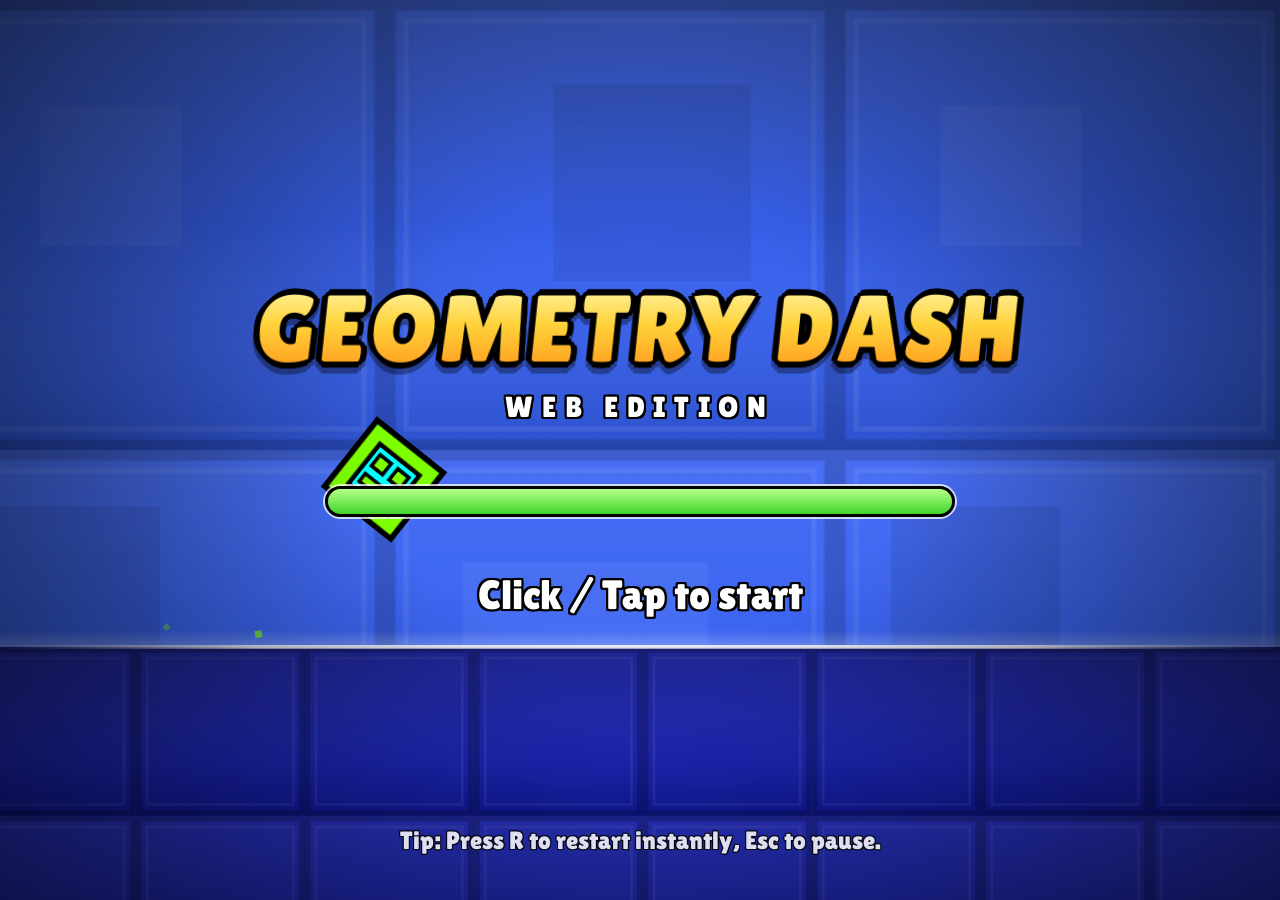
==== commit 0f6f0d2d: "Endless mode: infinite generated level with stages, records and verified chunks - js/endless.js: cat" ====
--- a/index.html
+++ b/index.html
@@ -1,1318 +1,195 @@
 <!doctype html>
 <html lang="de">
 <head>
-<meta charset="utf-8">
-<meta name="viewport" content="width=device-width, initial-scale=1, viewport-fit=cover">
-<!-- pwa:start -->
-<link rel="manifest" href="manifest.webmanifest">
-<meta name="theme-color" content="#1E4B3E">
-<meta name="description" content="Fundus – der Marktplatz für Handgemachtes und Alltägliches.">
-<link rel="icon" href="icons/icon.svg" type="image/svg+xml">
-<link rel="apple-touch-icon" href="icons/apple-touch-icon.png">
-<meta name="apple-mobile-web-app-capable" content="yes">
-<meta name="mobile-web-app-capable" content="yes">
-<meta name="apple-mobile-web-app-title" content="Fundus">
-<!-- pwa:end -->
-<title>Fundus Marktplatz</title>
-<link rel="preconnect" href="https://fonts.googleapis.com">
-<link rel="preconnect" href="https://fonts.gstatic.com" crossorigin>
-<link rel="stylesheet" href="https://fonts.googleapis.com/css2?family=Bricolage+Grotesque:opsz,wght@12..96,600;12..96,800&family=Figtree:wght@400;500;600;700&display=swap">
-<style>
-/* Layout: sticky market header (logo · search · actions) over a category rail; hero + app card; illustrated product grid; sell band; app band. Cart is a right-hand drawer, details/checkout/install are centered sheets. */
-:root{
-  --bg:#F2F4F1;
-  --surface:#FFFFFF;
-  --surface-2:#E7ECE6;
-  --ink:#15211C;
-  --ink-soft:#56645D;
-  --line:#D6DDD5;
-  --brand:#1E4B3E;
-  --brand-ink:#F4F6F2;
-  --link:#1E6B55;
-  --accent:#F0B429;
-  --accent-ink:#2B1F00;
-  --sale:#B5402C;
-  --sale-ink:#FFFFFF;
-  --good:#23774A;
-  --star:#D48F0B;
-  --device:#1B201E;
-  --tint-mix:92%;
-  --shadow:0 1px 2px rgb(21 33 28 / .06),0 12px 32px rgb(21 33 28 / .12);
-  --f-display:"Bricolage Grotesque","Avenir Next","Segoe UI",system-ui,sans-serif;
-  --f-body:"Figtree",system-ui,-apple-system,"Segoe UI",Roboto,sans-serif;
-  --hh:120px;
-  color-scheme:light;
-}
-@media (prefers-color-scheme:dark){
-  :root:not([data-theme="light"]){
-    --bg:#0E1613;--surface:#16211D;--surface-2:#1D2A25;--ink:#E5ECE8;--ink-soft:#9AA9A2;--line:#2A3833;
-    --brand:#173A30;--brand-ink:#EEF3EF;--link:#7CC4A8;--accent:#F3BE45;--accent-ink:#2B1F00;
-    --sale:#EE8A72;--sale-ink:#2A0D06;--good:#62C48C;--star:#F3BE45;--device:#2C3733;--tint-mix:80%;
-    --shadow:0 1px 2px rgb(0 0 0 / .3),0 12px 32px rgb(0 0 0 / .4);
-    color-scheme:dark;
-  }
-}
-:root[data-theme="dark"]{
-  --bg:#0E1613;--surface:#16211D;--surface-2:#1D2A25;--ink:#E5ECE8;--ink-soft:#9AA9A2;--line:#2A3833;
-  --brand:#173A30;--brand-ink:#EEF3EF;--link:#7CC4A8;--accent:#F3BE45;--accent-ink:#2B1F00;
-  --sale:#EE8A72;--sale-ink:#2A0D06;--good:#62C48C;--star:#F3BE45;--device:#2C3733;--tint-mix:80%;
-  --shadow:0 1px 2px rgb(0 0 0 / .3),0 12px 32px rgb(0 0 0 / .4);
-  color-scheme:dark;
-}
-
-*,*::before,*::after{box-sizing:border-box}
-html{-webkit-text-size-adjust:100%;scroll-behavior:smooth}
-html:has(dialog[open]){overflow:hidden}
-body{margin:0;background:var(--bg);color:var(--ink);font:400 16px/1.5 var(--f-body);-webkit-font-smoothing:antialiased}
-[hidden]{display:none!important}
-img,svg{max-width:100%}
-button,input,select,textarea{font:inherit;color:inherit}
-button{cursor:pointer}
-h1,h2,h3{text-wrap:balance}
-p{margin:0}
-:focus-visible{outline:3px solid var(--accent);outline-offset:2px}
-.sr{position:absolute;width:1px;height:1px;overflow:hidden;clip:rect(0 0 0 0);white-space:nowrap}
-.wrap{width:100%;max-width:1240px;margin-inline:auto;padding-inline:16px}
-@media (min-width:768px){.wrap{padding-inline:24px}}
-.ic{width:22px;height:22px;flex:none}
-.eyebrow{font:700 12px/1.2 var(--f-body);letter-spacing:.12em;text-transform:uppercase;color:var(--link)}
-
-/* Buttons */
-.btn{display:inline-flex;align-items:center;justify-content:center;gap:8px;min-height:46px;padding:0 20px;border-radius:999px;border:0;background:var(--accent);color:var(--accent-ink);font-weight:700;font-size:15px;text-decoration:none;transition:transform .12s,filter .12s}
-.btn:hover{filter:brightness(1.05)}
-.btn:active{transform:translateY(1px)}
-.btn .ic{width:20px;height:20px}
-.btn.dark{background:var(--brand);color:var(--brand-ink)}
-.btn.line{background:transparent;color:var(--brand-ink);box-shadow:inset 0 0 0 1.5px color-mix(in oklab,var(--brand-ink) 55%,transparent)}
-.btn.ghost{background:transparent;color:var(--ink);box-shadow:inset 0 0 0 1.5px var(--line)}
-.btn.wide{width:100%}
-.row{display:flex;flex-wrap:wrap;gap:10px;align-items:center}
-.linkbtn{border:0;background:none;padding:0;color:var(--link);font-weight:600;text-decoration:underline;text-underline-offset:3px}
-
-/* Header */
-.top{position:sticky;top:env(safe-area-inset-top,0px);z-index:30;background:var(--brand);color:var(--brand-ink)}
-.top-row{display:flex;align-items:center;gap:10px 14px;padding-block:10px;flex-wrap:wrap}
-.logo{display:flex;align-items:center;gap:8px;color:inherit;text-decoration:none;font:800 28px/1 var(--f-display);letter-spacing:-.03em;padding-right:4px}
-.logo-mark{width:30px;height:30px}
-.logo b{color:var(--accent)}
-.search{flex:1 1 360px;display:flex;min-width:0;height:48px;border-radius:12px;overflow:hidden;background:var(--surface);color:var(--ink)}
-.search select{border:0;background:var(--surface-2);padding:0 8px 0 12px;max-width:38%;font-size:14px;font-weight:600;color:var(--ink)}
-.search input{flex:1;min-width:0;border:0;background:transparent;padding:0 14px;font-size:16px;outline:none}
-.search button{flex:none;width:56px;border:0;background:var(--accent);color:var(--accent-ink);display:grid;place-items:center}
-.search:focus-within{box-shadow:0 0 0 3px var(--accent)}
-.actions{display:flex;align-items:center;gap:2px;margin-left:auto}
-.hbtn{position:relative;display:flex;align-items:center;gap:7px;min-height:44px;padding:0 12px;border:0;border-radius:999px;background:transparent;color:var(--brand-ink);font-weight:600;font-size:15px;white-space:nowrap}
-.hbtn:hover{background:color-mix(in oklab,var(--brand-ink) 12%,transparent)}
-.hbtn.app{box-shadow:inset 0 0 0 1.5px color-mix(in oklab,var(--brand-ink) 40%,transparent);margin-right:6px}
-.count{min-width:21px;height:21px;padding:0 6px;border-radius:11px;background:var(--accent);color:var(--accent-ink);font:700 12px/21px var(--f-body);text-align:center;font-variant-numeric:tabular-nums}
-@media (max-width:1040px){.search{order:3;flex-basis:100%}}
-@media (max-width:560px){
-  .hbtn span{display:none}
-  .hbtn{padding:0 10px}
-  .count{position:absolute;top:2px;right:0}
-  .logo{font-size:25px}
-}
-
-/* Category rail */
-.rail{background:var(--surface);border-bottom:1px solid var(--line)}
-.chips{display:flex;gap:8px;overflow-x:auto;padding-block:10px;scrollbar-width:none;-webkit-overflow-scrolling:touch}
-.chips::-webkit-scrollbar{display:none}
-.chip{flex:none;display:inline-flex;align-items:center;gap:6px;min-height:40px;padding:0 16px;border-radius:999px;border:1.5px solid var(--line);background:var(--surface);color:var(--ink);font-weight:600;font-size:14px;white-space:nowrap}
-.chip .ic{width:16px;height:16px}
-.chip:hover{border-color:var(--ink-soft)}
-.chip[aria-pressed="true"]{background:var(--ink);border-color:var(--ink);color:var(--bg)}
-.chip.tog[aria-pressed="true"]{background:var(--brand);border-color:var(--brand);color:var(--brand-ink)}
-.chip-sep{flex:none;width:1.5px;margin:6px 4px;background:var(--line)}
-
-/* Hero */
-.hero{display:grid;grid-template-columns:minmax(0,1.7fr) minmax(0,1fr);gap:16px;padding-block:20px 8px}
-.hero-main{position:relative;overflow:hidden;display:grid;grid-template-columns:minmax(0,1fr) auto;align-items:center;gap:28px;background:var(--brand);color:var(--brand-ink);border-radius:26px;padding:clamp(22px,4vw,40px)}
-.hero-main .eyebrow{color:var(--accent)}
-.hero h1{font:800 clamp(30px,4.4vw,50px)/1.02 var(--f-display);letter-spacing:-.03em;margin:10px 0 14px;max-width:15ch}
-.hero-copy > p:not(.eyebrow){margin-bottom:22px;max-width:40ch;opacity:.9;font-size:17px}
-.collage{display:grid;grid-template-columns:repeat(2,112px);gap:14px;padding:8px}
-.collage .tile{aspect-ratio:1;border-radius:20px;background:var(--tint);transform:rotate(-4deg);box-shadow:0 10px 24px rgb(0 0 0 / .18)}
-.collage .tile:nth-child(2n){transform:rotate(5deg) translateY(16px)}
-.collage .tile svg{display:block;width:100%;height:100%}
-.hero-app{display:flex;flex-direction:column;gap:10px;background:var(--surface);border:1px solid var(--line);border-radius:26px;padding:22px}
-.hero-app h2{font:800 24px/1.1 var(--f-display);letter-spacing:-.02em;margin:0}
-.hero-app p:not(.eyebrow){color:var(--ink-soft)}
-.hero-app .btn{align-self:flex-start;justify-self:start;margin-top:4px}
-.hero-app .device{max-width:250px;margin-bottom:6px}
-@media (max-width:1040px){
-  .hero{grid-template-columns:1fr}
-  .hero-app{display:grid;grid-template-columns:minmax(0,220px) minmax(0,1fr);align-items:center;gap:6px 22px}
-  .hero-app .device{grid-row:1 / span 5;margin:0}
-}
-@media (max-width:640px){
-  .hero-main{grid-template-columns:1fr}
-  .collage{grid-template-columns:repeat(4,minmax(0,1fr));padding:0 4px 12px;order:-1}
-  .collage .tile{border-radius:14px}
-  .collage .tile:nth-child(2n){transform:rotate(4deg) translateY(6px)}
-  .hero-app{grid-template-columns:1fr}
-  .hero-app .device{grid-row:auto;max-width:220px}
-}
-
-/* Perks */
-.perks{list-style:none;margin:0;padding-block:14px;display:grid;grid-template-columns:repeat(4,minmax(0,1fr));gap:12px}
-.perks li{display:flex;gap:12px;align-items:flex-start;padding:12px 4px}
-.perks .ic{color:var(--link);width:26px;height:26px;margin-top:1px}
-.perks b{display:block;font-weight:700;font-size:15px}
-.perks span{color:var(--ink-soft);font-size:14px}
-@media (max-width:900px){.perks{grid-template-columns:repeat(2,minmax(0,1fr))}}
-@media (max-width:460px){.perks{grid-template-columns:1fr;gap:0}.perks li{padding-block:8px}}
-
-/* Shop */
-.shop{padding-block:18px 48px;scroll-margin-top:calc(var(--hh) + 12px)}
-.toolbar{display:flex;flex-wrap:wrap;align-items:end;gap:6px 16px;margin-bottom:16px}
-.toolbar h2{font:800 clamp(24px,3vw,32px)/1.1 var(--f-display);letter-spacing:-.02em;margin:0}
-.toolbar .meta{color:var(--ink-soft);font-variant-numeric:tabular-nums;padding-bottom:3px}
-.sortbox{margin-left:auto;display:flex;align-items:center;gap:8px;font-size:14px;color:var(--ink-soft)}
-.sel{height:42px;border-radius:10px;border:1.5px solid var(--line);background:var(--surface);color:var(--ink);padding:0 10px;font-weight:600}
-.grid{display:grid;grid-template-columns:repeat(auto-fill,minmax(min(100%,196px),1fr));gap:16px}
-@media (max-width:520px){.grid{grid-template-columns:repeat(2,minmax(0,1fr));gap:10px}}
-.card{position:relative;display:flex;flex-direction:column;min-width:0;background:var(--surface);border:1px solid var(--line);border-radius:18px;overflow:hidden;transition:box-shadow .2s,border-color .2s}
-.card:hover{box-shadow:var(--shadow);border-color:transparent}
-.pic{position:relative;display:block;width:100%;aspect-ratio:1;border:0;padding:0;background:var(--tint);background:color-mix(in oklab,var(--tint) var(--tint-mix),var(--surface))}
-.pic svg{display:block;width:100%;height:100%;transition:transform .35s ease}
-.card:hover .pic svg{transform:scale(1.05)}
-.badges{position:absolute;left:10px;top:10px;display:flex;flex-direction:column;align-items:flex-start;gap:5px}
-.badge{font:700 11px/1 var(--f-body);letter-spacing:.05em;text-transform:uppercase;padding:6px 8px;border-radius:6px;background:var(--surface);color:var(--ink)}
-.badge.hand{background:var(--brand);color:var(--brand-ink)}
-.badge.sale{background:var(--sale);color:var(--sale-ink)}
-.badge.own{background:var(--accent);color:var(--accent-ink)}
-.fav{position:absolute;right:8px;top:8px;width:42px;height:42px;border-radius:50%;border:0;background:var(--surface);color:var(--ink);display:grid;place-items:center;box-shadow:0 2px 8px rgb(0 0 0 / .12)}
-.fav .ic{width:20px;height:20px}
-.fav[aria-pressed="true"]{color:var(--sale)}
-.fav[aria-pressed="true"] .ic{fill:currentColor}
-.cbody{flex:1;display:flex;flex-direction:column;gap:6px;padding:12px 14px 14px}
-.seller{font-size:13px;color:var(--ink-soft);white-space:nowrap;overflow:hidden;text-overflow:ellipsis}
-.name{margin:0;font:600 15px/1.3 var(--f-body);min-height:2.6em}
-.name button{display:-webkit-box;-webkit-line-clamp:2;-webkit-box-orient:vertical;overflow:hidden;border:0;padding:0;background:none;text-align:left;font:inherit;color:inherit}
-.name button:hover{color:var(--link);text-decoration:underline;text-underline-offset:2px}
-.rate{display:flex;align-items:center;gap:6px;font-size:13px;color:var(--ink-soft);font-variant-numeric:tabular-nums}
-.stars{position:relative;display:inline-block;font-size:14px;line-height:1;letter-spacing:1px;color:var(--line)}
-.stars::before,.stars > span::before{content:"★★★★★"}
-.stars > span{position:absolute;inset:0 auto 0 0;overflow:hidden;white-space:nowrap;color:var(--star)}
-.price{display:flex;flex-wrap:wrap;align-items:baseline;gap:4px 8px;font-variant-numeric:tabular-nums}
-.price strong{font:800 21px/1.1 var(--f-display);letter-spacing:-.01em}
-.price s{font-size:13px;color:var(--ink-soft)}
-.price .pct{font-size:13px;font-weight:700;color:var(--sale)}
-.ship{font-size:13px;color:var(--ink-soft)}
-.ship b{color:var(--good);font-weight:700}
-.card .btn{margin-top:auto;min-height:42px;font-size:14px;padding:0 14px}
-@media (max-width:520px){
-  .cbody{padding:10px 10px 12px}
-  .name{font-size:14px}
-  .price strong{font-size:18px}
-  .card .btn span{display:none}
-  .ship{font-size:12px}
-}
-.empty{display:flex;flex-direction:column;align-items:flex-start;gap:10px;padding:40px 24px;border:1.5px dashed var(--line);border-radius:18px}
-.empty .t{font:800 22px/1.2 var(--f-display)}
-.empty p{color:var(--ink-soft)}
-
-/* Sell band */
-.sell{background:var(--surface-2);padding-block:44px}
-.sell-grid{display:grid;grid-template-columns:minmax(0,1fr) minmax(0,1fr);gap:28px;align-items:center}
-.sell h2,.appband h2{font:800 clamp(26px,3.4vw,38px)/1.08 var(--f-display);letter-spacing:-.025em;margin:8px 0 12px}
-.sell-grid > div > p:not(.eyebrow){color:var(--ink-soft);max-width:46ch;margin-bottom:20px}
-.steps{list-style:none;margin:0;padding:0;display:grid;gap:12px;counter-reset:s}
-.steps li{counter-increment:s;display:grid;grid-template-columns:44px minmax(0,1fr);gap:14px;align-items:center;background:var(--surface);border-radius:16px;padding:14px 16px}
-.steps li::before{content:counter(s);display:grid;place-items:center;width:44px;height:44px;border-radius:50%;background:var(--brand);color:var(--brand-ink);font:800 18px/1 var(--f-display)}
-.steps b{display:block}
-.steps span{color:var(--ink-soft);font-size:14px}
-@media (max-width:800px){.sell-grid{grid-template-columns:1fr}}
-
-/* App band */
-.appband{background:var(--brand);color:var(--brand-ink);padding-block:52px;scroll-margin-top:var(--hh)}
-.appband .eyebrow{color:var(--accent)}
-.app-grid{display:grid;grid-template-columns:minmax(0,1fr) minmax(0,1.05fr);gap:36px;align-items:center}
-.app-grid > div > p:not(.eyebrow){max-width:46ch;opacity:.9;margin-bottom:18px}
-.checks{list-style:none;padding:0;margin:0 0 24px;display:grid;gap:10px}
-.checks li{display:flex;gap:10px;align-items:flex-start}
-.checks .ic{color:var(--accent);width:22px;height:22px;margin-top:1px}
-.install-state{display:flex;align-items:center;gap:8px;font-weight:600;font-size:14px}
-.install-state .ic{color:var(--accent)}
-@media (max-width:860px){.app-grid{grid-template-columns:1fr}.appband .device{order:-1}}
-
-/* Device mockup */
-.device{width:100%;max-width:480px;aspect-ratio:4 / 3;justify-self:center;background:var(--device);border-radius:28px;padding:16px;box-shadow:0 24px 60px rgb(0 0 0 / .28),inset 0 0 0 1.5px rgb(255 255 255 / .08)}
-.hero-app .device{border-radius:18px;padding:10px;box-shadow:0 10px 26px rgb(0 0 0 / .18)}
-.screen{height:100%;border-radius:14px;background:var(--bg);overflow:hidden;display:flex;flex-direction:column}
-.hero-app .screen{border-radius:9px}
-.s-top{flex:none;display:flex;align-items:center;gap:8%;height:17%;padding:0 6%;background:var(--brand)}
-.s-logo{width:9%;aspect-ratio:1;border-radius:4px;background:var(--accent)}
-.s-search{flex:1;height:44%;border-radius:999px;background:var(--surface)}
-.s-grid{display:grid;grid-template-columns:repeat(3,minmax(0,1fr));gap:4%;padding:5% 6%}
-.s-tile{aspect-ratio:1;border-radius:10%;background:var(--tint);background:color-mix(in oklab,var(--tint) var(--tint-mix),var(--surface))}
-.s-tile svg{display:block;width:100%;height:100%}
-
-/* Footer */
-.foot{border-top:1px solid var(--line);padding-block:36px calc(28px + env(safe-area-inset-bottom,0px));font-size:14px}
-.foot-grid{display:grid;grid-template-columns:1.4fr repeat(3,1fr);gap:28px}
-.foot h3{font:700 13px/1.2 var(--f-body);letter-spacing:.1em;text-transform:uppercase;color:var(--ink-soft);margin:0 0 12px}
-.foot ul{list-style:none;margin:0;padding:0;display:grid;gap:8px}
-.foot .linkbtn{color:var(--ink);text-decoration:none;font-weight:500}
-.foot .linkbtn:hover{text-decoration:underline}
-.foot .logo{color:var(--ink);font-size:26px;margin-bottom:10px}
-.foot-grid > div > p{color:var(--ink-soft);max-width:30ch}
-.foot-note{margin-top:28px;padding-top:18px;border-top:1px solid var(--line);color:var(--ink-soft)}
-@media (max-width:800px){.foot-grid{grid-template-columns:1fr 1fr}.foot-grid > div:first-child{grid-column:1 / -1}}
-
-/* Dialogs */
-dialog{border:0;padding:0;margin:auto;width:min(980px,calc(100% - 24px));max-width:none;max-height:calc(100% - 24px);background:var(--surface);color:var(--ink);border-radius:22px;box-shadow:var(--shadow);overflow:hidden}
-dialog[open]{display:flex;flex-direction:column;animation:pop .22s ease-out}
-dialog.narrow{width:min(580px,calc(100% - 24px))}
-dialog::backdrop{background:rgb(8 16 12 / .55)}
-@keyframes pop{from{opacity:0;transform:translateY(12px) scale(.98)}}
-.dlg{position:relative;flex:1;min-height:0;overflow:auto;padding:26px;overscroll-behavior:contain}
-.dlg h2{font:800 clamp(22px,3vw,30px)/1.12 var(--f-display);letter-spacing:-.02em;margin:0 0 12px;padding-right:48px}
-.x{position:absolute;top:14px;right:14px;z-index:2;width:44px;height:44px;border-radius:50%;border:0;background:var(--surface-2);color:var(--ink);display:grid;place-items:center}
-dialog.drawer{margin:0 0 0 auto;height:100%;max-height:none;width:min(440px,100%);border-radius:22px 0 0 22px;animation:slide .26s ease-out}
-@keyframes slide{from{transform:translateX(40px);opacity:0}}
-.drawer-in{display:flex;flex-direction:column;height:100%;padding-top:env(safe-area-inset-top,0px)}
-.drawer-head{display:flex;align-items:center;justify-content:space-between;padding:18px 18px 12px 22px;border-bottom:1px solid var(--line)}
-.drawer-head h2{font:800 24px/1 var(--f-display);margin:0}
-.drawer-head .x{position:static}
-.cart-list{flex:1;min-height:0;overflow:auto;padding:0 22px;overscroll-behavior:contain}
-.cline{display:grid;grid-template-columns:76px minmax(0,1fr) auto;gap:14px;padding-block:16px;border-bottom:1px solid var(--line)}
-.thumb{width:76px;aspect-ratio:1;border:0;padding:0;border-radius:12px;overflow:hidden;background:var(--tint);background:color-mix(in oklab,var(--tint) var(--tint-mix),var(--surface))}
-.thumb svg{display:block;width:100%;height:100%}
-.cl-info{display:flex;flex-direction:column;gap:4px;min-width:0}
-.cl-name{font-weight:600;font-size:15px;line-height:1.3}
-.cl-price{font-weight:700;font-variant-numeric:tabular-nums;white-space:nowrap}
-.stepper{display:inline-flex;align-items:center;align-self:flex-start;margin-top:4px;border:1.5px solid var(--line);border-radius:999px}
-.stepper button{width:40px;height:40px;border:0;background:none;color:var(--ink);display:grid;place-items:center;border-radius:50%}
-.stepper button:hover{background:var(--surface-2)}
-.stepper .ic{width:18px;height:18px}
-.stepper output{min-width:28px;text-align:center;font-weight:700;font-variant-numeric:tabular-nums}
-.cart-foot{border-top:1px solid var(--line);padding:16px 22px calc(18px + env(safe-area-inset-bottom,0px));display:grid;gap:14px;background:var(--surface)}
-.freebar{font-size:14px;display:grid;gap:8px}
-.freebar .ic{width:18px;height:18px;color:var(--good);vertical-align:-4px}
-.bar{display:block;height:8px;border-radius:4px;background:var(--surface-2);overflow:hidden}
-.bar > span{display:block;height:100%;background:var(--good);border-radius:4px}
-.sum{margin:0;display:grid;gap:6px;font-variant-numeric:tabular-nums}
-.sum div{display:flex;justify-content:space-between;gap:12px}
-.sum dt{color:var(--ink-soft)}
-.sum dd{margin:0;font-weight:600}
-.sum .tot{padding-top:8px;border-top:1px solid var(--line);font-size:18px}
-.sum .tot dt{color:var(--ink);font-weight:700}
-.sum .tot dd{font:800 22px/1.1 var(--f-display)}
-.sum small{font-size:12px;color:var(--ink-soft);font-weight:400}
-.cart-empty{display:flex;flex-direction:column;align-items:flex-start;gap:10px;padding:32px 0}
-.cart-empty > .ic{width:44px;height:44px;color:var(--ink-soft)}
-.cart-empty p{color:var(--ink-soft)}
-.cart-empty p b{color:var(--ink);font-size:18px}
-
-/* Product detail */
-.dt{display:grid;grid-template-columns:minmax(0,1fr) minmax(0,1.05fr);gap:30px}
-.dt .pic{border-radius:18px;overflow:hidden;position:sticky;top:0}
-.dt-info{display:flex;flex-direction:column;gap:12px;min-width:0}
-.dt-info .seller{white-space:normal}
-.dt .price strong{font-size:32px}
-.dt .vat{font-size:13px;color:var(--ink-soft)}
-.dt-desc{color:var(--ink);max-width:60ch}
-.facts{margin:0;display:grid;grid-template-columns:auto minmax(0,1fr);gap:8px 18px;padding:14px 16px;border-radius:14px;background:var(--surface-2);font-size:14px}
-.facts dt{color:var(--ink-soft)}
-.facts dd{margin:0;font-weight:600}
-.buybox{display:flex;flex-wrap:wrap;gap:10px;align-items:center}
-.buybox .stepper{margin:0}
-.buybox .btn{flex:1 1 160px}
-@media (max-width:720px){.dt{grid-template-columns:1fr;gap:18px}.dt .pic{position:static;max-width:420px}}
-
-/* Forms */
-.field{display:flex;flex-direction:column;gap:6px;min-width:0}
-.field > label,.lbl{font-weight:600;font-size:14px}
-.inp{width:100%;height:48px;border:1.5px solid var(--line);border-radius:12px;background:var(--surface);color:var(--ink);padding:0 14px;font-size:16px}
-textarea.inp{height:auto;min-height:96px;padding:12px 14px;resize:vertical;line-height:1.45}
-select.inp{padding-right:8px}
-.inp:focus{outline:none;border-color:var(--link);box-shadow:0 0 0 3px color-mix(in oklab,var(--link) 25%,transparent)}
-.hint{font-size:13px;color:var(--ink-soft)}
-.hint.err{color:var(--sale);font-weight:600;font-size:14px}
-fieldset{border:0;margin:0;padding:0;display:grid;gap:12px;min-width:0}
-legend{font:800 18px/1.2 var(--f-display);margin-bottom:10px;padding:0}
-.two{display:grid;grid-template-columns:minmax(0,1fr) minmax(0,2fr);gap:12px}
-.opts{display:grid;gap:8px}
-.opt{display:flex;align-items:center;gap:12px;padding:12px 14px;border:1.5px solid var(--line);border-radius:12px;cursor:pointer}
-.opt input{width:20px;height:20px;accent-color:var(--brand);margin:0}
-.opt span{flex:1}
-.opt small{display:block;color:var(--ink-soft);font-size:13px}
-.opt b{font-variant-numeric:tabular-nums}
-.opt:has(input:checked){border-color:var(--link);background:color-mix(in oklab,var(--link) 8%,var(--surface))}
-.co{display:grid;grid-template-columns:minmax(0,1.4fr) minmax(0,1fr);gap:28px;align-items:start}
-.co-main{display:grid;gap:26px}
-.co-sum{position:sticky;top:0;display:grid;gap:14px;padding:18px;border-radius:16px;background:var(--surface-2)}
-.co-sum h3{margin:0;font:800 18px/1.2 var(--f-display)}
-.co-items{list-style:none;margin:0;padding:0;display:grid;gap:8px;font-size:14px}
-.co-items li{display:flex;justify-content:space-between;gap:12px}
-.co-items span:last-child{font-variant-numeric:tabular-nums;white-space:nowrap}
-.demo-note{font-size:13px;color:var(--ink-soft);background:var(--surface-2);padding:10px 12px;border-radius:10px}
-.co-sum .demo-note{background:var(--surface)}
-@media (max-width:780px){.co{grid-template-columns:1fr}.co-sum{position:static}}
-@media (max-width:420px){.two{grid-template-columns:1fr}}
-.done{display:flex;flex-direction:column;align-items:flex-start;gap:12px;max-width:52ch}
-.done-mark{width:64px;height:64px;border-radius:50%;display:grid;place-items:center;background:var(--good);color:var(--surface)}
-.done-mark .ic{width:34px;height:34px}
-
-/* Sell form */
-.sellgrid{display:grid;grid-template-columns:minmax(0,1.5fr) minmax(0,1fr);gap:28px;align-items:start}
-.sellform{display:grid;gap:16px}
-.picks{display:grid;grid-template-columns:repeat(auto-fill,minmax(62px,1fr));gap:8px}
-.pick{position:relative;display:block;aspect-ratio:1;border-radius:12px;background:var(--surface-2);cursor:pointer;border:2px solid transparent}
-.pick svg{display:block;width:100%;height:100%}
-.pick input,.swatch input{position:absolute;opacity:0;pointer-events:none}
-.pick:has(input:checked){border-color:var(--link);background:color-mix(in oklab,var(--link) 12%,var(--surface))}
-.pick:has(input:focus-visible),.swatch:has(input:focus-visible){outline:3px solid var(--accent);outline-offset:2px}
-.swatches{display:flex;flex-wrap:wrap;gap:10px}
-.swatch{position:relative;display:flex;align-items:center;gap:8px;padding:6px 12px 6px 6px;border-radius:999px;border:1.5px solid var(--line);cursor:pointer;font-size:14px;font-weight:600}
-.swatch i{width:28px;height:28px;border-radius:50%;background:linear-gradient(135deg,var(--c) 50%,var(--d) 50%)}
-.swatch:has(input:checked){border-color:var(--link);background:color-mix(in oklab,var(--link) 10%,var(--surface))}
-.preview{position:sticky;top:0;display:grid;gap:10px}
-.preview .card{pointer-events:none}
-@media (max-width:760px){.sellgrid{grid-template-columns:1fr}.preview{position:static;max-width:300px}}
-
-/* Install sheet */
-.tabs{display:flex;gap:6px;padding:4px;border-radius:999px;background:var(--surface-2);margin:6px 0 18px;overflow-x:auto}
-.tabs button{flex:1;min-height:42px;padding:0 14px;border:0;border-radius:999px;background:none;color:var(--ink-soft);font-weight:700;font-size:14px;white-space:nowrap}
-.tabs button[aria-selected="true"]{background:var(--surface);color:var(--ink);box-shadow:0 1px 4px rgb(0 0 0 / .1)}
-.howto{list-style:none;margin:0;padding:0;display:grid;gap:12px;counter-reset:h}
-.howto li{counter-increment:h;display:grid;grid-template-columns:36px minmax(0,1fr);gap:12px;align-items:start}
-.howto li::before{content:counter(h);display:grid;place-items:center;width:36px;height:36px;border-radius:50%;background:var(--brand);color:var(--brand-ink);font:800 16px/1 var(--f-display)}
-.howto li > span{padding-top:6px}
-.kbd{display:inline-flex;align-items:center;gap:4px;padding:1px 8px;border-radius:7px;background:var(--surface-2);font-weight:700;white-space:nowrap}
-.kbd .ic{width:17px;height:17px;vertical-align:-3px}
-.pane-note{margin-top:16px;font-size:14px;color:var(--ink-soft)}
-.install-hero{display:flex;align-items:center;gap:14px;margin-bottom:6px}
-.install-hero img,.install-hero svg.appicon{width:60px;height:60px;border-radius:14px;flex:none}
-.install-hero b{display:block;font-size:17px}
-.install-hero span{color:var(--ink-soft);font-size:14px}
-.away{display:grid;gap:12px;margin:14px 0 20px;padding:16px 18px;border-radius:16px;background:color-mix(in oklab,var(--accent) 18%,var(--surface));box-shadow:inset 0 0 0 1.5px color-mix(in oklab,var(--accent) 55%,transparent)}
-.away .btn{justify-self:start}
-.away .addr{font-size:14px;color:var(--ink-soft);word-break:break-all}
-.away .addr b{color:var(--ink);user-select:all}
-
-/* Toast */
-.toast{position:fixed;left:50%;bottom:calc(18px + env(safe-area-inset-bottom,0px));z-index:50;transform:translateX(-50%);display:flex;align-items:center;gap:14px;width:max-content;max-width:calc(100% - 32px);padding:12px 12px 12px 18px;border-radius:14px;background:var(--ink);color:var(--bg);box-shadow:var(--shadow);font-weight:600;font-size:15px}
-.toast button{flex:none;min-height:38px;padding:0 14px;border:0;border-radius:999px;background:var(--accent);color:var(--accent-ink);font-weight:700}
-.toast.show{animation:toast .25s ease-out}
-@keyframes toast{from{opacity:0;transform:translate(-50%,10px)}}
-
-@media (prefers-reduced-motion:reduce){
-  *,*::before,*::after{animation:none!important;transition:none!important}
-  html{scroll-behavior:auto}
-}
-</style>
+  <meta charset="utf-8" />
+  <meta name="viewport" content="width=device-width, initial-scale=1, maximum-scale=1, user-scalable=no, viewport-fit=cover" />
+  <meta name="theme-color" content="#287dff" />
+  <meta name="apple-mobile-web-app-capable" content="yes" />
+  <title>Geometry Dash Web</title>
+  <link rel="icon" href="data:image/svg+xml,%3Csvg xmlns='http://www.w3.org/2000/svg' viewBox='0 0 32 32'%3E%3Crect x='2' y='2' width='28' height='28' fill='%237dff00' stroke='%23000' stroke-width='3'/%3E%3Crect x='9' y='9' width='14' height='14' fill='%2300ffff' stroke='%23000' stroke-width='2'/%3E%3C/svg%3E" />
+  <link rel="manifest" href="manifest.webmanifest" />
+  <link rel="apple-touch-icon" href="icon.svg" />
+  <link rel="preconnect" href="https://fonts.googleapis.com" />
+  <link rel="preconnect" href="https://fonts.gstatic.com" crossorigin />
+  <link href="https://fonts.googleapis.com/css2?family=Lilita+One&display=swap" rel="stylesheet" />
+  <link rel="stylesheet" href="css/style.css" />
 </head>
 <body>
+  <canvas id="cv"></canvas>
 
-<header class="top" id="top">
-  <div class="wrap top-row">
-    <a class="logo" href="#start" aria-label="Fundus Startseite">
-      <svg class="logo-mark" viewBox="0 0 32 32" aria-hidden="true"><path d="M6 11h20l-1.6 15.2A2 2 0 0 1 22.4 28H9.6a2 2 0 0 1-2-1.8z" style="fill:var(--accent)"/><path d="M11.5 11V9a4.5 4.5 0 0 1 9 0v2" fill="none" stroke="currentColor" stroke-width="2.4" stroke-linecap="round"/></svg>
-      <span>fundus<b>.</b></span>
-    </a>
-    <form class="search" id="searchForm" role="search">
-      <label class="sr" for="searchCat">Kategorie</label>
-      <select id="searchCat"></select>
-      <label class="sr" for="q">Suche</label>
-      <input id="q" type="search" placeholder="Wonach suchst du?" autocomplete="off" enterkeyhint="search">
-      <button type="submit" aria-label="Suchen"><i data-ic="search"></i></button>
-    </form>
-    <nav class="actions" aria-label="App, Merkzettel und Warenkorb">
-      <button class="hbtn app" id="appBtn" type="button" data-install aria-label="App laden"><i data-ic="download"></i><span>App laden</span></button>
-      <button class="hbtn" id="favBtn" type="button" aria-label="Merkzettel"><i data-ic="heart"></i><span>Merkzettel</span><b class="count" id="favCount" hidden>0</b></button>
-      <button class="hbtn" id="cartBtn" type="button" aria-label="Warenkorb"><i data-ic="cart"></i><span>Warenkorb</span><b class="count" id="cartCount" hidden>0</b></button>
-    </nav>
-  </div>
-</header>
+  <div id="ui">
+    <!-- ============================================================ LOADING -->
+    <section id="s-loading" class="screen">
+      <div class="logo">GEOMETRY DASH</div>
+      <div class="sublogo">WEB EDITION</div>
+      <div class="loadbar"><div id="loadfill"></div></div>
+      <div id="tapstart" class="tap hidden">Click / Tap to start</div>
+      <div class="tip" id="tip"></div>
+    </section>
 
-<div class="rail">
-  <div class="wrap"><div class="chips" id="chips" role="toolbar" aria-label="Kategorien und Filter"></div></div>
-</div>
+    <!-- ============================================================ MAIN MENU -->
+    <section id="s-menu" class="screen hidden">
+      <div class="logo menu-logo">GEOMETRY DASH</div>
+      <div class="menu-row">
+        <button class="mbtn side" id="b-icons" title="Icon Kit"><canvas id="c-iconbtn" width="140" height="140"></canvas></button>
+        <button class="mbtn play" id="b-play" title="Play">
+          <svg viewBox="0 0 100 100"><polygon points="36,24 78,50 36,76" fill="#fff" stroke="#000" stroke-width="6" stroke-linejoin="round"/></svg>
+        </button>
+        <button class="mbtn side" id="b-create" title="Create">
+          <svg viewBox="0 0 100 100">
+            <rect x="20" y="56" width="26" height="26" fill="#111" stroke="#fff" stroke-width="4"/>
+            <rect x="50" y="56" width="26" height="26" fill="#111" stroke="#fff" stroke-width="4"/>
+            <polygon points="50,52 63,26 76,52" fill="#111" stroke="#fff" stroke-width="4" stroke-linejoin="round"/>
+            <g transform="rotate(-40 38 30)"><rect x="30" y="14" width="22" height="12" rx="2" fill="#ffd23f" stroke="#000" stroke-width="3"/><rect x="38" y="25" width="6" height="26" fill="#a0602a" stroke="#000" stroke-width="3"/></g>
+          </svg>
+        </button>
+      </div>
+      <div class="menu-labels"><span>Icon Kit</span><span></span><span>Create</span></div>
+      <button class="gbtn endless-btn" id="b-endless" title="Endless mode">∞ Endless</button>
+      <div class="corner bl">
+        <button class="rbtn" id="b-settings" title="Settings"><svg viewBox="0 0 24 24"><path d="M19.4 13a7.5 7.5 0 0 0 0-2l2.1-1.6-2-3.5-2.5 1a7.4 7.4 0 0 0-1.7-1L15 3.2h-4l-.4 2.7c-.6.3-1.2.6-1.7 1l-2.5-1-2 3.5L6.6 11a7.5 7.5 0 0 0 0 2l-2.1 1.6 2 3.5 2.5-1c.5.4 1.1.7 1.7 1l.4 2.7h4l.4-2.7c.6-.3 1.2-.6 1.7-1l2.5 1 2-3.5zM13 15.5a3.5 3.5 0 1 1 0-7 3.5 3.5 0 0 1 0 7z" transform="translate(-1 0)"/></svg></button>
+        <button class="rbtn" id="b-vault" title="The Vault"><svg viewBox="0 0 24 24"><path d="M12 2a5 5 0 0 0-5 5v3H5v12h14V10h-2V7a5 5 0 0 0-5-5zm-3 5a3 3 0 0 1 6 0v3H9zm3 6a2 2 0 0 1 1 3.7V19h-2v-2.3A2 2 0 0 1 12 13z"/></svg></button>
+        <button class="rbtn" id="b-stats" title="Stats"><svg viewBox="0 0 24 24"><rect x="3" y="12" width="4" height="9"/><rect x="10" y="6" width="4" height="15"/><rect x="17" y="9" width="4" height="12"/></svg></button>
+      </div>
+      <div class="corner br">
+        <button class="rbtn" id="b-help" title="How to play"><svg viewBox="0 0 24 24"><path d="M12 2a10 10 0 1 0 0 20 10 10 0 0 0 0-20zm1 16h-2v-2h2zm2.1-7.7-.9.9c-.7.7-1.2 1.3-1.2 2.8h-2v-.5c0-1.1.5-2.1 1.2-2.8l1.2-1.3A2 2 0 1 0 10 8H8a4 4 0 1 1 7.1 2.3z"/></svg></button>
+        <button class="rbtn" id="b-full" title="Fullscreen"><svg viewBox="0 0 24 24"><path d="M3 3h7v2H5v5H3zm11 0h7v7h-2V5h-5zM3 14h2v5h5v2H3zm16 0h2v7h-7v-2h5z"/></svg></button>
+      </div>
+      <div class="corner tr stars-pill" id="menu-stars"></div>
+    </section>
 
-<main id="start">
-  <section class="wrap hero">
-    <div class="hero-main">
-      <div class="hero-copy">
-        <p class="eyebrow">Herbstmarkt · bis 31. Oktober</p>
-        <h1>Handgemachtes und Alltägliches in einem Warenkorb.</h1>
-        <p>Über 2.400 Werkstätten und Händler aus ganz Deutschland. Versandkostenfrei ab 29 €.</p>
-        <div class="row">
-          <button class="btn" type="button" data-go="hand">Handgemachtes entdecken</button>
-          <button class="btn line" type="button" data-go="deals">Angebote ansehen</button>
+    <!-- ============================================================ LEVEL SELECT -->
+    <section id="s-levels" class="screen hidden">
+      <button class="back" data-back="menu" title="Back"></button>
+      <div class="lv-wrap">
+        <button class="arrow left" id="lv-prev" title="Previous"></button>
+        <div id="lv-card" class="lv-card"></div>
+        <button class="arrow right" id="lv-next" title="Next"></button>
+      </div>
+      <div class="lv-bars" id="lv-bars"></div>
+      <div class="dots" id="lv-dots"></div>
+      <button class="gbtn small pink gt-open" id="lv-gauntlets">Gauntlets</button>
+    </section>
+
+    <!-- ============================================================ GAUNTLETS -->
+    <section id="s-gauntlets" class="screen hidden">
+      <button class="back" data-back="levels" title="Back"></button>
+      <div class="gt-title">Gauntlets</div>
+      <div class="gt-list" id="gt-list"></div>
+    </section>
+
+    <!-- ============================================================ ICON KIT -->
+    <section id="s-icons" class="screen hidden">
+      <button class="back" data-back="menu" title="Back"></button>
+      <div class="kit">
+        <div class="kit-top">
+          <canvas id="kit-preview" width="520" height="110"></canvas>
+        </div>
+        <div class="kit-tabs" id="kit-tabs"></div>
+        <div class="kit-body">
+          <div class="panel kit-grid" id="kit-grid"></div>
+          <div class="panel kit-colors">
+            <div class="kit-label">Primary</div>
+            <div class="swatches" id="kit-c1"></div>
+            <div class="kit-label">Secondary</div>
+            <div class="swatches" id="kit-c2"></div>
+            <label class="check"><input type="checkbox" id="kit-glow" /><span></span>Glow</label>
+          </div>
         </div>
       </div>
-      <div class="collage" id="collage" aria-hidden="true"></div>
+    </section>
+
+    <!-- ============================================================ CREATOR -->
+    <section id="s-creator" class="screen hidden">
+      <button class="back" data-back="menu" title="Back"></button>
+      <div class="title-gold">My Levels</div>
+      <div class="creator-bar">
+        <button class="gbtn" id="cr-new">+ New Level</button>
+        <button class="gbtn blue" id="cr-import">Import Code</button>
+      </div>
+      <div class="panel creator-list" id="cr-list"></div>
+    </section>
+
+    <!-- ============================================================ EDITOR -->
+    <section id="s-editor" class="screen hidden"></section>
+
+    <!-- ============================================================ GAME HUD -->
+    <div id="hud" class="hidden">
+      <button class="hud-btn" id="h-pause" title="Pause (Esc)"><svg viewBox="0 0 24 24"><rect x="6" y="5" width="4" height="14" rx="1"/><rect x="14" y="5" width="4" height="14" rx="1"/></svg></button>
+      <div id="h-practice" class="hidden">
+        <button class="hud-cp" id="h-cp" title="Place checkpoint (Z)"><svg viewBox="0 0 24 24"><polygon points="12,2 20,12 12,22 4,12" fill="#5dff5d" stroke="#063" stroke-width="2"/></svg></button>
+        <button class="hud-cp" id="h-uncp" title="Remove checkpoint (X)"><svg viewBox="0 0 24 24"><polygon points="12,2 20,12 12,22 4,12" fill="#5dff5d" stroke="#063" stroke-width="2"/><path d="M6 6 18 18M18 6 6 18" stroke="#e00" stroke-width="3"/></svg></button>
+      </div>
     </div>
-    <aside class="hero-app" aria-label="Fundus-App">
-      <div id="heroDevice"></div>
-      <p class="eyebrow">Neu: die Fundus-App</p>
-      <h2>Ohne App Store aufs Tablet holen</h2>
-      <p>Direkt aus dem Browser installieren. Kein Konto, kein Download-Center, in zehn Sekunden erledigt.</p>
-      <button class="btn dark" type="button" data-install><i data-ic="download"></i>App installieren</button>
-    </aside>
-  </section>
 
-  <ul class="wrap perks" aria-label="Vorteile">
-    <li><i data-ic="truck"></i><div><b>Versandkostenfrei ab 29 €</b><span>darunter 3,99 € pro Bestellung</span></div></li>
-    <li><i data-ic="return"></i><div><b>30 Tage Rückgabe</b><span>mit kostenlosem Rücksendeetikett</span></div></li>
-    <li><i data-ic="shield"></i><div><b>Käuferschutz</b><span>Geld zurück, wenn etwas schiefgeht</span></div></li>
-    <li><i data-ic="store"></i><div><b>Direkt aus der Werkstatt</b><span>viele Artikel sind Einzelstücke</span></div></li>
-  </ul>
-
-  <section class="wrap shop" id="shop" aria-labelledby="resultsTitle">
-    <div class="toolbar">
-      <h2 id="resultsTitle">Beliebt diese Woche</h2>
-      <p class="meta" id="resultCount"></p>
-      <label class="sortbox" for="sort">Sortieren
-        <select class="sel" id="sort">
-          <option value="empf">Empfohlen</option>
-          <option value="auf">Preis aufsteigend</option>
-          <option value="ab">Preis absteigend</option>
-          <option value="bew">Beste Bewertung</option>
-        </select>
-      </label>
-    </div>
-    <div class="grid" id="grid"></div>
-    <div class="empty" id="empty" hidden>
-      <p class="t">Keine Treffer</p>
-      <p id="emptyMsg"></p>
-      <button class="btn ghost" type="button" id="resetBtn">Alle Filter zurücksetzen</button>
-    </div>
-  </section>
-
-  <section class="sell" id="verkaufen" aria-labelledby="sellHead">
-    <div class="wrap sell-grid">
-      <div>
-        <p class="eyebrow">Verkaufen auf Fundus</p>
-        <h2 id="sellHead">Du machst Dinge von Hand? Biete sie hier an.</h2>
-        <p>Ein Artikel ist in zwei Minuten eingestellt. Keine Grundgebühr, 6,5 % Provision nur bei Verkauf.</p>
-        <button class="btn dark" type="button" data-sell><i data-ic="plus"></i>Artikel einstellen</button>
-      </div>
-      <ol class="steps">
-        <li><div><b>Artikel beschreiben</b><span>Name, Kategorie, ein paar Sätze zum Material</span></div></li>
-        <li><div><b>Preis festlegen</b><span>Du bestimmst den Preis, wir zeigen die Versandkosten an</span></div></li>
-        <li><div><b>Verschicken, sobald jemand kauft</b><span>Die Auszahlung folgt zwei Tage nach Zustellung</span></div></li>
-      </ol>
-    </div>
-  </section>
-
-  <section class="appband" id="app" aria-labelledby="appHead">
-    <div class="wrap app-grid">
-      <div>
-        <p class="eyebrow">Fundus-App</p>
-        <h2 id="appHead">Dein Marktplatz auf dem Startbildschirm</h2>
-        <p>Die App installierst du direkt von dieser Webseite. Ohne App Store, ohne Konto, ohne Einrichtung.</p>
-        <ul class="checks">
-          <li><i data-ic="check"></i>Startet im Vollbild mit eigenem App-Symbol</li>
-          <li><i data-ic="check"></i>Merkzettel und Warenkorb bleiben gespeichert</li>
-          <li><i data-ic="check"></i>Läuft auch ohne Internetverbindung weiter</li>
-          <li><i data-ic="check"></i>Braucht weniger als 1 MB Speicher</li>
-        </ul>
-        <div class="row">
-          <button class="btn" type="button" data-install><i data-ic="download"></i>App installieren</button>
-          <p class="install-state" id="installState" role="status"></p>
+    <!-- ============================================================ PAUSE -->
+    <div id="o-pause" class="overlay hidden">
+      <div class="panel dark pause-panel">
+        <div class="pause-title" id="p-title">Level</div>
+        <div class="pbars" id="p-bars"></div>
+        <div class="pause-row">
+          <button class="cbtn green" id="p-practice" title="Practice Mode"><svg viewBox="0 0 24 24"><polygon points="12,2 20,12 12,22 4,12" fill="#5dff5d" stroke="#063" stroke-width="2"/></svg></button>
+          <button class="cbtn green big" id="p-resume" title="Resume"><svg viewBox="0 0 24 24"><polygon points="8,5 19,12 8,19" fill="#fff" stroke="#000" stroke-width="1.6" stroke-linejoin="round"/></svg></button>
+          <button class="cbtn green" id="p-restart" title="Restart (R)"><svg viewBox="0 0 24 24"><path d="M12 5V2L7 6l5 4V7a5 5 0 1 1-5 5H5a7 7 0 1 0 7-7z" fill="#fff" stroke="#000" stroke-width="1"/></svg></button>
+          <button class="cbtn green" id="p-exit" title="Menu"><svg viewBox="0 0 24 24"><rect x="5" y="6" width="14" height="2.6" rx="1" fill="#fff" stroke="#000" stroke-width="0.8"/><rect x="5" y="11" width="14" height="2.6" rx="1" fill="#fff" stroke="#000" stroke-width="0.8"/><rect x="5" y="16" width="14" height="2.6" rx="1" fill="#fff" stroke="#000" stroke-width="0.8"/></svg></button>
+        </div>
+        <div class="sliders">
+          <label>Music <input type="range" min="0" max="100" id="p-music" /></label>
+          <label>SFX <input type="range" min="0" max="100" id="p-sfx" /></label>
+        </div>
+        <div class="pause-opts">
+          <label class="check"><input type="checkbox" data-set="showPct" /><span></span>Show %</label>
+          <label class="check"><input type="checkbox" data-set="showBar" /><span></span>Progress Bar</label>
+          <label class="check"><input type="checkbox" data-set="autoCP" /><span></span>Auto Checkpoints</label>
+          <label class="check"><input type="checkbox" data-set="hitboxes" /><span></span>Hitboxes (Practice)</label>
         </div>
       </div>
-      <div id="bandDevice"></div>
     </div>
-  </section>
-</main>
 
-<footer class="foot">
-  <div class="wrap foot-grid">
-    <div>
-      <a class="logo" href="#start" aria-label="Fundus Startseite"><svg class="logo-mark" viewBox="0 0 32 32" aria-hidden="true"><path d="M6 11h20l-1.6 15.2A2 2 0 0 1 22.4 28H9.6a2 2 0 0 1-2-1.8z" style="fill:var(--accent)"/><path d="M11.5 11V9a4.5 4.5 0 0 1 9 0v2" fill="none" stroke="currentColor" stroke-width="2.4" stroke-linecap="round"/></svg><span>fundus<b>.</b></span></a>
-      <p>Der Marktplatz für Handgemachtes und Alltägliches.</p>
-    </div>
-    <div>
-      <h3>Einkaufen</h3>
-      <ul id="footCats"></ul>
-    </div>
-    <div>
-      <h3>Mitmachen</h3>
-      <ul>
-        <li><button class="linkbtn" type="button" data-sell>Artikel verkaufen</button></li>
-        <li><button class="linkbtn" type="button" data-install>App installieren</button></li>
-        <li><button class="linkbtn" type="button" data-go="favs">Mein Merkzettel</button></li>
-      </ul>
-    </div>
-    <div>
-      <h3>Service</h3>
-      <ul>
-        <li>Versand 3,99 €, ab 29 € frei</li>
-        <li>30 Tage Rückgabe</li>
-        <li>Rechnung, PayPal, Lastschrift</li>
-      </ul>
-    </div>
-  </div>
-  <p class="wrap foot-note">Demo-Shop: Bestellungen werden nicht ausgeführt und es wird nichts berechnet. © 2026 Fundus</p>
-</footer>
-
-<!-- Produktdetails -->
-<dialog id="dlgProduct" aria-labelledby="dtTitle">
-  <div class="dlg" id="dtBody"></div>
-</dialog>
-
-<!-- Warenkorb -->
-<dialog id="dlgCart" class="drawer" aria-labelledby="cartTitle">
-  <div class="drawer-in">
-    <div class="drawer-head">
-      <h2 id="cartTitle">Warenkorb</h2>
-      <button class="x" type="button" data-close aria-label="Warenkorb schließen"><i data-ic="close"></i></button>
-    </div>
-    <div class="cart-list" id="cartList"></div>
-    <div class="cart-foot" id="cartFoot"></div>
-  </div>
-</dialog>
-
-<!-- Kasse -->
-<dialog id="dlgCheckout" aria-labelledby="coTitle">
-  <div class="dlg">
-    <button class="x" type="button" data-close aria-label="Kasse schließen"><i data-ic="close"></i></button>
-    <form id="coForm" novalidate>
-      <h2 id="coTitle">Kasse</h2>
-      <div class="co">
-        <div class="co-main">
-          <fieldset>
-            <legend>Lieferadresse</legend>
-            <div class="field"><label for="coName">Vor- und Nachname</label><input class="inp" id="coName" name="coName" autocomplete="name" required placeholder="z. B. Lena Hoffmann"></div>
-            <div class="field"><label for="coStreet">Straße und Hausnummer</label><input class="inp" id="coStreet" name="coStreet" autocomplete="street-address" required placeholder="z. B. Lindenstraße 12"></div>
-            <div class="two">
-              <div class="field"><label for="coZip">PLZ</label><input class="inp" id="coZip" name="coZip" inputmode="numeric" autocomplete="postal-code" required pattern="[0-9]{5}" maxlength="5" placeholder="04109"></div>
-              <div class="field"><label for="coCity">Ort</label><input class="inp" id="coCity" name="coCity" autocomplete="address-level2" required placeholder="Leipzig"></div>
-            </div>
-            <p class="hint err" id="coErr" role="alert" hidden></p>
-          </fieldset>
-          <fieldset>
-            <legend>Versand</legend>
-            <div class="opts">
-              <label class="opt"><input type="radio" name="coShip" id="coShipStd" value="std" checked><span>Standard<small id="coStdDate"></small></span><b id="coStdPrice"></b></label>
-              <label class="opt"><input type="radio" name="coShip" id="coShipExp" value="exp"><span>Express<small id="coExpDate"></small></span><b>+ 4,99 €</b></label>
-            </div>
-          </fieldset>
-          <fieldset>
-            <legend>Zahlungsart</legend>
-            <div class="opts">
-              <label class="opt"><input type="radio" name="coPay" id="coPayInv" value="Rechnung" checked><span>Rechnung<small>Zahlbar innerhalb von 14 Tagen</small></span></label>
-              <label class="opt"><input type="radio" name="coPay" id="coPayPal" value="PayPal"><span>PayPal<small>Weiterleitung nach dem Bestellen</small></span></label>
-              <label class="opt"><input type="radio" name="coPay" id="coPayDebit" value="Lastschrift"><span>Lastschrift<small>Abbuchung nach dem Versand</small></span></label>
-            </div>
-          </fieldset>
+    <!-- ============================================================ COMPLETE -->
+    <div id="o-complete" class="overlay hidden">
+      <div class="panel complete-panel">
+        <div class="title-gold" id="c-title">LEVEL COMPLETE!</div>
+        <div class="c-stats" id="c-stats"></div>
+        <div class="c-reward" id="c-reward"></div>
+        <div class="pause-row">
+          <button class="cbtn green big" id="c-replay" title="Replay"><svg viewBox="0 0 24 24"><path d="M12 5V2L7 6l5 4V7a5 5 0 1 1-5 5H5a7 7 0 1 0 7-7z" fill="#fff" stroke="#000" stroke-width="1"/></svg></button>
+          <button class="cbtn green big" id="c-menu" title="Menu"><svg viewBox="0 0 24 24"><rect x="5" y="6" width="14" height="2.6" rx="1" fill="#fff" stroke="#000" stroke-width="0.8"/><rect x="5" y="11" width="14" height="2.6" rx="1" fill="#fff" stroke="#000" stroke-width="0.8"/><rect x="5" y="16" width="14" height="2.6" rx="1" fill="#fff" stroke="#000" stroke-width="0.8"/></svg></button>
         </div>
-        <aside class="co-sum" id="coSum" aria-label="Bestellübersicht"></aside>
-      </div>
-    </form>
-    <div class="done" id="coDone" hidden>
-      <div class="done-mark"><i data-ic="check"></i></div>
-      <h2 id="doneTitle">Danke!</h2>
-      <p>Deine Bestellung <b id="doneNo"></b> ist eingegangen. Voraussichtliche Lieferung: <b id="doneDate"></b>.</p>
-      <p class="demo-note">Das war eine Demo-Bestellung. Es wurde nichts berechnet und nichts verschickt.</p>
-      <button class="btn" type="button" data-close>Weiter einkaufen</button>
-    </div>
-  </div>
-</dialog>
-
-<!-- Verkaufen -->
-<dialog id="dlgSell" aria-labelledby="sellTitle">
-  <div class="dlg">
-    <button class="x" type="button" data-close aria-label="Schließen"><i data-ic="close"></i></button>
-    <h2 id="sellTitle">Artikel einstellen</h2>
-    <div class="sellgrid">
-      <form class="sellform" id="sellForm" novalidate>
-        <div class="field"><label for="sellName">Artikelname</label><input class="inp" id="sellName" name="sellName" required maxlength="70" placeholder="z. B. Müslischale aus Steinzeug"></div>
-        <div class="two">
-          <div class="field"><label for="sellPrice">Preis in €</label><input class="inp" id="sellPrice" name="sellPrice" inputmode="decimal" required placeholder="19,90"></div>
-          <div class="field"><label for="sellCat">Kategorie</label><select class="inp" id="sellCat" name="sellCat"></select></div>
-        </div>
-        <div class="two">
-          <div class="field"><label for="sellShop">Name deines Shops</label><input class="inp" id="sellShop" name="sellShop" maxlength="40" placeholder="z. B. Werkstatt Sonnenberg"></div>
-          <div class="field"><label for="sellCity">Ort</label><input class="inp" id="sellCity" name="sellCity" maxlength="30" placeholder="z. B. Jena"></div>
-        </div>
-        <div class="field"><span class="lbl" id="picLbl">Bild</span><div class="picks" id="picks" role="radiogroup" aria-labelledby="picLbl"></div></div>
-        <div class="field"><span class="lbl" id="colLbl">Farbe</span><div class="swatches" id="swatches" role="radiogroup" aria-labelledby="colLbl"></div></div>
-        <div class="field"><label for="sellDesc">Beschreibung</label><textarea class="inp" id="sellDesc" name="sellDesc" maxlength="400" placeholder="Material, Maße, was den Artikel besonders macht"></textarea></div>
-        <p class="hint err" id="sellErr" role="alert" hidden></p>
-        <div class="row"><button class="btn dark" type="submit"><i data-ic="check"></i>Jetzt einstellen</button><button class="btn ghost" type="button" data-close>Abbrechen</button></div>
-      </form>
-      <div class="preview" aria-live="polite">
-        <span class="lbl">Vorschau</span>
-        <div id="sellPreview"></div>
-        <p class="hint">Dein Artikel wird in diesem Browser gespeichert und erscheint ganz oben im Shop.</p>
       </div>
     </div>
+
+    <!-- ============================================================ GENERIC DIALOG -->
+    <div id="o-dialog" class="overlay hidden">
+      <div class="panel dialog">
+        <div class="dlg-title" id="d-title"></div>
+        <div class="dlg-body" id="d-body"></div>
+        <div class="dlg-btns" id="d-btns"></div>
+      </div>
+    </div>
+
+    <div id="toast" class="toast hidden"></div>
+    <div id="rotate-hint" class="rotate-hint">Rotate your device for the best experience</div>
   </div>
-</dialog>
 
-<!-- App installieren -->
-<dialog id="dlgInstall" class="narrow" aria-labelledby="inTitle">
-  <div class="dlg">
-    <button class="x" type="button" data-close aria-label="Schließen"><i data-ic="close"></i></button>
-    <h2 id="inTitle">Fundus als App installieren</h2>
-    <div class="install-hero">
-      <svg class="appicon" viewBox="0 0 512 512" aria-hidden="true"><rect width="512" height="512" rx="112" fill="#1E4B3E"/><path d="M146 194h220l-17.6 167.2a24 24 0 0 1-23.9 21.5H187.5a24 24 0 0 1-23.9-21.5z" fill="#F0B429"/><path d="M206 194v-22a50 50 0 0 1 100 0v22" fill="none" stroke="#F4F6F2" stroke-width="26" stroke-linecap="round"/></svg>
-      <div><b>Fundus</b><span>Kostenlos · unter 1 MB · kein App Store nötig</span></div>
-    </div>
-    <div class="away" id="inAway" hidden>
-      <p><b>Hier in der Vorschau lässt sich die App nicht installieren.</b> Öffne den Shop unter seiner eigenen Adresse. Dort klappt „App installieren“.</p>
-      <a class="btn dark" href="https://pepegrabowski52-beep.github.io/DataBase/" target="_blank" rel="noopener"><i data-ic="share"></i>Shop im Browser öffnen</a>
-      <p class="addr">Adresse: <b>pepegrabowski52-beep.github.io/DataBase</b></p>
-    </div>
-    <p class="lbl" id="inThen" hidden>Danach auf deinem Gerät:</p>
-    <div class="tabs" role="tablist" aria-label="Gerät wählen">
-      <button type="button" role="tab" id="tab-ios" aria-controls="pane-ios" aria-selected="true">iPad &amp; iPhone</button>
-      <button type="button" role="tab" id="tab-android" aria-controls="pane-android" aria-selected="false" tabindex="-1">Android</button>
-      <button type="button" role="tab" id="tab-desktop" aria-controls="pane-desktop" aria-selected="false" tabindex="-1">Computer</button>
-    </div>
-    <div role="tabpanel" id="pane-ios" aria-labelledby="tab-ios">
-      <ol class="howto">
-        <li><span>Öffne diese Seite in <b>Safari</b> und tippe oben rechts auf das Teilen-Symbol <span class="kbd"><i data-ic="share"></i></span>.</span></li>
-        <li><span>Scrolle in der Liste nach unten und wähle <span class="kbd"><i data-ic="addsq"></i>Zum Home-Bildschirm</span>.</span></li>
-        <li><span>Tippe oben rechts auf <span class="kbd">Hinzufügen</span>. Das Fundus-Symbol liegt jetzt auf deinem Home-Bildschirm.</span></li>
-      </ol>
-      <p class="pane-note">In Chrome auf dem iPad funktioniert es genauso: Teilen-Symbol rechts in der Adresszeile, dann „Zum Home-Bildschirm“.</p>
-    </div>
-    <div role="tabpanel" id="pane-android" aria-labelledby="tab-android" hidden>
-      <ol class="howto">
-        <li><span>Tippe in <b>Chrome</b> oben rechts auf das Menü <span class="kbd"><i data-ic="dots"></i></span>.</span></li>
-        <li><span>Wähle <span class="kbd">App installieren</span> oder <span class="kbd">Zum Startbildschirm hinzufügen</span>.</span></li>
-        <li><span>Bestätige mit <span class="kbd">Installieren</span>. Fundus erscheint bei deinen Apps.</span></li>
-      </ol>
-      <p class="pane-note">Oft blendet Chrome den Hinweis „Fundus installieren“ auch von selbst unten ein.</p>
-    </div>
-    <div role="tabpanel" id="pane-desktop" aria-labelledby="tab-desktop" hidden>
-      <ol class="howto">
-        <li><span>Öffne die Seite in <b>Chrome</b> oder <b>Edge</b>.</span></li>
-        <li><span>Klicke rechts in der Adresszeile auf das Installieren-Symbol <span class="kbd"><i data-ic="monitor"></i></span> oder im Menü <span class="kbd"><i data-ic="dots"></i></span> auf „Installieren“.</span></li>
-        <li><span>Fundus öffnet sich danach in einem eigenen Fenster und liegt im Startmenü bzw. im Dock.</span></li>
-      </ol>
-    </div>
-  </div>
-</dialog>
-
-<div class="toast" id="toast" role="status" aria-live="polite" hidden></div>
-
-<script>
-(() => {
-'use strict';
-
-/* ---------- Helfer ---------- */
-const $ = (s, r = document) => r.querySelector(s);
-const $$ = (s, r = document) => [...r.querySelectorAll(s)];
-const store = {
-  get(k, f) { try { const v = localStorage.getItem(k); return v ? JSON.parse(v) : f; } catch (e) { return f; } },
-  set(k, v) { try { localStorage.setItem(k, JSON.stringify(v)); } catch (e) { /* Speicher nicht verfügbar */ } }
-};
-const eur = new Intl.NumberFormat('de-DE', { style: 'currency', currency: 'EUR' });
-const dec1 = new Intl.NumberFormat('de-DE', { minimumFractionDigits: 1, maximumFractionDigits: 1 });
-const int = new Intl.NumberFormat('de-DE');
-const dayFmt = new Intl.DateTimeFormat('de-DE', { weekday: 'short', day: 'numeric', month: 'short' });
-const esc = s => String(s).replace(/[&<>"']/g, c => ({ '&': '&amp;', '<': '&lt;', '>': '&gt;', '"': '&quot;', "'": '&#39;' }[c]));
-const reduced = matchMedia('(prefers-reduced-motion: reduce)').matches;
-const FREE = 29, SHIP = 3.99, EXPRESS = 4.99;
-
-/* ---------- Icons ---------- */
-const ICONS = {
-  search: '<circle cx="11" cy="11" r="7"/><path d="m20 20-4-4"/>',
-  cart: '<path d="M3 4h2l2.4 11.2a2 2 0 0 0 2 1.6h7.7a2 2 0 0 0 2-1.5L21 8H6.2"/><circle cx="10" cy="20.5" r="1.2"/><circle cx="17" cy="20.5" r="1.2"/>',
-  heart: '<path d="M12 20s-7-4.4-9.2-9A4.9 4.9 0 0 1 12 6.3 4.9 4.9 0 0 1 21.2 11C19 15.6 12 20 12 20z"/>',
-  download: '<path d="M12 4v11m0 0 4.5-4.5M12 15l-4.5-4.5M5 19.5h14"/>',
-  close: '<path d="M6 6l12 12M18 6 6 18"/>',
-  plus: '<path d="M12 5v14M5 12h14"/>',
-  minus: '<path d="M5 12h14"/>',
-  trash: '<path d="M4 7h16M9 7V4.5h6V7M6.5 7l1 13h9l1-13"/>',
-  truck: '<path d="M2.5 6h11v10h-11zM13.5 9.5h4l3.5 3.5v3h-7.5"/><circle cx="6.5" cy="17.5" r="1.8"/><circle cx="17.5" cy="17.5" r="1.8"/>',
-  return: '<path d="M9 13 4 8l5-5"/><path d="M4 8h10a6 6 0 0 1 0 12h-3"/>',
-  shield: '<path d="M12 3 5 6v5c0 4.5 3 8.3 7 10 4-1.7 7-5.5 7-10V6z"/><path d="m9 12 2 2 4-4"/>',
-  store: '<path d="M4 9 5.5 4h13L20 9"/><path d="M4 9h16v1.5a3 3 0 0 1-5.4 1.8A3 3 0 0 1 12 13.6a3 3 0 0 1-2.6-1.3A3 3 0 0 1 4 10.5z"/><path d="M5.5 13.5V20h13v-6.5"/>',
-  check: '<path d="m5 12.5 4.5 4.5L19 7.5"/>',
-  share: '<path d="M12 3v12M8 7l4-4 4 4"/><path d="M7 10.5H5.5V21h13V10.5H17"/>',
-  addsq: '<rect x="4" y="4" width="16" height="16" rx="3.5"/><path d="M12 8.5v7M8.5 12h7"/>',
-  dots: '<circle cx="12" cy="5" r="1.5" fill="currentColor" stroke="none"/><circle cx="12" cy="12" r="1.5" fill="currentColor" stroke="none"/><circle cx="12" cy="19" r="1.5" fill="currentColor" stroke="none"/>',
-  monitor: '<rect x="3" y="4" width="18" height="12.5" rx="2"/><path d="M8.5 20.5h7M12 7v6.5m0 0 2.5-2.5M12 13.5 9.5 11"/>'
-};
-const ic = n => `<svg class="ic" viewBox="0 0 24 24" fill="none" stroke="currentColor" stroke-width="1.8" stroke-linecap="round" stroke-linejoin="round" aria-hidden="true" focusable="false">${ICONS[n] || ''}</svg>`;
-
-/* ---------- Produkt-Illustrationen (200 × 200) ---------- */
-const SH = '<ellipse cx="100" cy="171" rx="56" ry="7" fill="#000" opacity=".09"/>';
-const loop = (from, to, step, fn) => { let s = ''; for (let i = from; i <= to; i += step) s += fn(i); return s; };
-const ART = {
-  mug: (c, d) => `${SH}<path d="M136 86h8a17 17 0 0 1 0 34h-8" fill="none" stroke="${c}" stroke-width="10"/><path d="M58 66h80v66a28 28 0 0 1-28 28H86a28 28 0 0 1-28-28z" fill="${c}"/><path d="M58 66h80v22c-8 0-8 10-16 10s-8-8-16-8-8 12-16 12-8-10-16-10-8 6-16 6z" fill="${d}"/><ellipse cx="98" cy="66" rx="40" ry="7" fill="${d}"/><ellipse cx="98" cy="66" rx="34" ry="4.5" fill="#5A3B22" opacity=".85"/><path d="M84 50q-6-7 0-14t0-14M106 52q-6-7 0-14t0-14" fill="none" stroke="#fff" stroke-width="4" stroke-linecap="round" opacity=".75"/>`,
-  headphones: (c, d) => `${SH}<path d="M52 118V98a48 48 0 0 1 96 0v20" fill="none" stroke="${c}" stroke-width="11" stroke-linecap="round"/><rect x="34" y="100" width="34" height="58" rx="16" fill="${c}"/><rect x="132" y="100" width="34" height="58" rx="16" fill="${c}"/><rect x="62" y="108" width="12" height="42" rx="6" fill="${d}"/><rect x="126" y="108" width="12" height="42" rx="6" fill="${d}"/><rect x="42" y="112" width="6" height="30" rx="3" fill="#fff" opacity=".2"/>`,
-  candle: (c, d) => `${SH}<rect x="64" y="76" width="72" height="90" rx="14" fill="${c}"/><rect x="68" y="80" width="64" height="8" rx="4" fill="#fff" opacity=".25"/><rect x="64" y="106" width="72" height="36" fill="${d}"/><rect x="80" y="117" width="40" height="5" rx="2.5" fill="${c}" opacity=".75"/><rect x="88" y="127" width="24" height="4" rx="2" fill="${c}" opacity=".45"/><path d="M100 78V66" stroke="#3B2A1A" stroke-width="3" stroke-linecap="round"/><path d="M100 36c11 13 11 22 0 30-11-8-11-17 0-30z" fill="#F59E2E"/><path d="M100 48c5 7 5 11 0 15-5-4-5-8 0-15z" fill="#FFE39A"/>`,
-  plant: (c, d) => `${SH}<path d="M100 118V62M100 118 76 84M100 118l26-30M100 118 66 104M100 118l36-12" stroke="${d}" stroke-width="4" stroke-linecap="round"/><g fill="${d}"><ellipse cx="100" cy="56" rx="15" ry="27"/><ellipse cx="72" cy="78" rx="25" ry="14" transform="rotate(-38 72 78)"/><ellipse cx="130" cy="80" rx="26" ry="14" transform="rotate(34 130 80)"/><ellipse cx="60" cy="102" rx="20" ry="10" transform="rotate(-12 60 102)"/><ellipse cx="140" cy="104" rx="20" ry="10" transform="rotate(12 140 104)"/></g><path d="M100 38v34M62 68l18 14M138 70l-18 12" stroke="#fff" stroke-width="2.5" opacity=".3" stroke-linecap="round"/><path d="M68 124h64l-8 42H76z" fill="${c}"/><rect x="62" y="114" width="76" height="14" rx="5" fill="${c}"/><rect x="62" y="124" width="76" height="4" fill="#000" opacity=".08"/>`,
-  backpack: (c, d) => `${SH}<rect x="60" y="52" width="80" height="114" rx="24" fill="${c}"/><rect x="66" y="40" width="68" height="26" rx="10" fill="${d}"/><rect x="66" y="58" width="68" height="5" fill="#000" opacity=".12"/><rect x="95" y="40" width="10" height="46" rx="3" fill="${d}"/><rect x="92" y="80" width="16" height="10" rx="2" fill="#1D1D1D" opacity=".55"/><rect x="72" y="112" width="56" height="44" rx="12" fill="${d}"/><path d="M80 124h40" stroke="#fff" stroke-width="3" opacity=".35" stroke-linecap="round"/>`,
-  necklace: (c, d) => `${SH}<path d="M50 34c4 52 28 76 50 80 22-4 46-28 50-80" fill="none" stroke="${c}" stroke-width="3.5" stroke-dasharray="3 3.5" stroke-linecap="round"/><rect x="96" y="110" width="8" height="12" rx="3" fill="${c}"/><circle cx="100" cy="138" r="20" fill="${c}"/><circle cx="100" cy="138" r="14" fill="${d}"/><circle cx="94" cy="132" r="4" fill="#fff" opacity=".85"/><path d="M106 129a10 10 0 1 0 5 15 12 12 0 0 1-5-15z" fill="#fff" opacity=".35"/>`,
-  book: (c, d) => `${SH}<rect x="70" y="44" width="72" height="120" rx="3" fill="#F3EEE3"/><rect x="62" y="40" width="74" height="122" rx="4" fill="${c}"/><rect x="62" y="40" width="9" height="122" rx="3" fill="#000" opacity=".18"/><rect x="82" y="60" width="42" height="5" rx="2.5" fill="${d}"/><rect x="82" y="70" width="30" height="4" rx="2" fill="${d}" opacity=".7"/><g fill="${d}"><circle cx="92" cy="120" r="9"/><circle cx="104" cy="113" r="12"/><circle cx="117" cy="121" r="8"/><rect x="88" y="120" width="32" height="9" rx="4.5"/></g><rect x="82" y="142" width="22" height="3" rx="1.5" fill="${d}" opacity=".6"/>`,
-  lamp: (c, d) => `${SH}<ellipse cx="100" cy="100" rx="46" ry="8" fill="#FFE7A0" opacity=".55"/><rect x="97" y="92" width="6" height="66" rx="3" fill="${d}"/><ellipse cx="100" cy="162" rx="30" ry="7" fill="${d}"/><path d="M72 46h56l18 50H54z" fill="${c}"/><path d="M72 46h56l3 8H69z" fill="#000" opacity=".07"/><path d="M86 46l-6 50M100 46v50M114 46l6 50" stroke="#000" stroke-width="1.2" opacity=".06"/>`,
-  sneaker: (c, d) => `${SH}<path d="M38 138c0-20 12-34 26-38l26-10c8 16 22 22 36 22l24 4c12 2 20 10 20 22z" fill="${c}"/><path d="M38 138c0-16 6-28 16-34l4 34z" fill="${d}"/><path d="M84 98l8 10M94 94l8 10M104 92l6 10" stroke="#fff" stroke-width="3.5" stroke-linecap="round"/><path d="M68 126h70" fill="none" stroke="${d}" stroke-width="6" stroke-linecap="round"/><path d="M34 138h138a6 6 0 0 1 0 12H40a6 6 0 0 1-6-6z" fill="#F7F5F0"/><path d="M36 146h140" stroke="#000" opacity=".08" stroke-width="3"/>`,
-  watch: (c, d) => `${SH}<rect x="80" y="30" width="40" height="140" rx="14" fill="${c}"/><rect x="80" y="44" width="40" height="3" fill="#000" opacity=".12"/><rect x="80" y="153" width="40" height="3" fill="#000" opacity=".12"/><rect x="62" y="62" width="76" height="84" rx="22" fill="#2B302E"/><rect x="138" y="90" width="6" height="18" rx="2" fill="#2B302E"/><rect x="70" y="70" width="60" height="68" rx="16" fill="#0D1311"/><circle cx="100" cy="104" r="20" fill="none" stroke="#fff" stroke-opacity=".12" stroke-width="5"/><circle cx="100" cy="104" r="20" fill="none" stroke="${d}" stroke-width="5" stroke-linecap="round" stroke-dasharray="88 126" transform="rotate(-90 100 104)"/><rect x="92" y="100" width="16" height="4" rx="2" fill="#fff" opacity=".85"/><rect x="95" y="108" width="10" height="3" rx="1.5" fill="#fff" opacity=".5"/>`,
-  beanie: (c, d) => `${SH}<circle cx="100" cy="50" r="17" fill="${d}"/><path d="M54 132c0-50 22-72 46-72s46 22 46 72z" fill="${c}"/><path d="M70 92${loop(0, 9, 1, () => 'l3 5 3-5')}M64 108${loop(0, 11, 1, () => 'l3 5 3-5')}" fill="none" stroke="${d}" stroke-width="2" opacity=".5" stroke-linejoin="round"/><rect x="48" y="124" width="104" height="34" rx="10" fill="${c}"/><rect x="48" y="124" width="104" height="34" rx="10" fill="#000" opacity=".1"/><path d="${loop(58, 142, 8, x => `M${x} 129v24`)}" stroke="#000" stroke-width="2" opacity=".12"/>`,
-  teapot: (c, d) => `${SH}<path d="M68 96c0-48 64-48 64 0" fill="none" stroke="${d}" stroke-width="5"/><path d="M60 112c-16-4-22-20-30-30l8-5c8 10 14 20 26 24z" fill="${c}"/><ellipse cx="100" cy="122" rx="46" ry="40" fill="${c}"/><ellipse cx="100" cy="86" rx="26" ry="7" fill="${c}"/><ellipse cx="100" cy="86" rx="26" ry="7" fill="#fff" opacity=".1"/><circle cx="100" cy="76" r="7" fill="${d}"/><g fill="${d}" opacity=".5">${[104, 118, 132, 146].map((y, i) => loop(64, 136, 12, x => { const cx = x + (i % 2 ? 6 : 0); return ((cx - 100) / 40) ** 2 + ((y - 122) / 34) ** 2 < 1 ? `<circle cx="${cx}" cy="${y}" r="3"/>` : ''; })).join('')}</g>`,
-  speaker: (c, d) => `${SH}<path d="M78 64c0-22 44-22 44 0" fill="none" stroke="${d}" stroke-width="6" stroke-linecap="round"/><rect x="54" y="60" width="92" height="104" rx="30" fill="${c}"/><circle cx="100" cy="114" r="32" fill="${d}"/><circle cx="100" cy="114" r="24" fill="none" stroke="#fff" stroke-opacity=".14" stroke-width="2"/><circle cx="100" cy="114" r="12" fill="${c}" opacity=".7"/><rect x="82" y="69" width="10" height="4" rx="2" fill="#fff" opacity=".5"/><rect x="108" y="69" width="10" height="4" rx="2" fill="#fff" opacity=".5"/>`,
-  bowl: (c, d) => `${SH}<ellipse cx="100" cy="102" rx="62" ry="10" fill="${d}"/><ellipse cx="100" cy="102" rx="56" ry="7" fill="#000" opacity=".2"/><g fill="#6FA35A"><ellipse cx="80" cy="96" rx="17" ry="8" transform="rotate(-20 80 96)"/><ellipse cx="116" cy="94" rx="18" ry="9" transform="rotate(16 116 94)"/><ellipse cx="98" cy="90" rx="10" ry="6"/></g><circle cx="102" cy="98" r="7" fill="#C8432F"/><path d="M38 102a62 10 0 0 0 124 0a62 56 0 0 1-124 0z" fill="${c}"/><path d="M52 124c30 14 66 14 96 0M64 142c22 10 50 10 72 0" fill="none" stroke="${d}" stroke-width="2.5" opacity=".6" stroke-linecap="round"/>`,
-  train: (c, d) => `${SH}<rect x="30" y="152" width="140" height="4" rx="2" fill="#8A6A4A" opacity=".45"/><rect x="102" y="126" width="16" height="5" fill="#6B4A2F"/><rect x="40" y="98" width="64" height="40" rx="6" fill="${c}"/><rect x="78" y="70" width="30" height="46" rx="5" fill="${c}"/><rect x="74" y="64" width="38" height="10" rx="3" fill="${d}"/><rect x="85" y="80" width="16" height="14" rx="2" fill="#fff" opacity=".75"/><rect x="50" y="80" width="12" height="20" rx="2" fill="${d}"/><rect x="47" y="76" width="18" height="6" rx="2" fill="${d}"/><rect x="116" y="104" width="46" height="34" rx="6" fill="${d}"/><rect x="122" y="96" width="34" height="10" rx="3" fill="#E9C46A"/><g fill="#3A2E25"><circle cx="56" cy="142" r="10"/><circle cx="88" cy="142" r="10"/><circle cx="128" cy="142" r="9"/><circle cx="150" cy="142" r="9"/></g><g fill="#E9DCC6"><circle cx="56" cy="142" r="3"/><circle cx="88" cy="142" r="3"/><circle cx="128" cy="142" r="3"/><circle cx="150" cy="142" r="3"/></g>`,
-  ereader: (c, d) => `${SH}<rect x="58" y="34" width="84" height="132" rx="12" fill="${c}"/><rect x="66" y="44" width="68" height="102" rx="3" fill="${d}"/><g fill="#4A4338" opacity=".35">${loop(56, 132, 8, y => `<rect x="74" y="${y}" width="${y === 56 ? 30 : y % 24 === 8 ? 38 : 52}" height="3" rx="1.5"/>`)}</g><circle cx="100" cy="156" r="3.5" fill="#fff" opacity=".25"/>`,
-  can: (c, d) => `${SH}<path d="M134 96c26-2 28 46 4 52" fill="none" stroke="${c}" stroke-width="8" stroke-linecap="round"/><path d="M76 124 40 82l8-7 38 40z" fill="${c}"/><rect x="26" y="66" width="26" height="14" rx="4" fill="${d}" transform="rotate(-42 39 73)"/><path d="M84 90c0-34 44-34 44 0" fill="none" stroke="${c}" stroke-width="7"/><rect x="72" y="88" width="64" height="76" rx="8" fill="${c}"/><rect x="72" y="100" width="64" height="5" fill="${d}"/><rect x="72" y="148" width="64" height="5" fill="${d}"/><rect x="80" y="110" width="6" height="32" rx="3" fill="#fff" opacity=".28"/>`,
-  linen: (c, d) => `${SH}<rect x="44" y="128" width="112" height="30" rx="6" fill="${c}"/><rect x="50" y="102" width="100" height="30" rx="6" fill="${d}"/><rect x="56" y="76" width="88" height="30" rx="6" fill="${c}"/><g fill="#fff" opacity=".5"><rect x="44" y="140" width="112" height="3"/><rect x="56" y="88" width="88" height="3"/></g><rect x="50" y="114" width="100" height="3" fill="${c}" opacity=".6"/><path d="M44 154h112M50 128h100M56 102h88" stroke="#000" opacity=".08" stroke-width="3"/>`
-};
-const PIC_NAMES = { mug: 'Tasse', headphones: 'Kopfhörer', candle: 'Kerze', plant: 'Pflanze', backpack: 'Rucksack', necklace: 'Schmuck', book: 'Buch', lamp: 'Lampe', sneaker: 'Schuh', watch: 'Uhr', beanie: 'Mütze', teapot: 'Teekanne', speaker: 'Lautsprecher', bowl: 'Schale', train: 'Spielzeug', ereader: 'E-Reader', can: 'Gießkanne', linen: 'Textil' };
-const art = p => `<svg viewBox="0 0 200 200" aria-hidden="true" focusable="false">${(ART[p.pic] || ART.linen)(p.c, p.d)}</svg>`;
-
-/* ---------- Sortiment ---------- */
-const CATS = { elektronik: 'Elektronik', kueche: 'Küche', wohnen: 'Wohnen', mode: 'Mode & Schmuck', garten: 'Garten', buecher: 'Bücher', spielzeug: 'Spielzeug' };
-const BASE = [
-  { id: 'p1', name: 'Steinzeug-Tasse »Moos«, 350 ml', seller: 'Töpferei Lindner', city: 'Leipzig', cat: 'kueche', price: 24.9, rating: 4.8, reviews: 312, handmade: true, badge: 'Bestseller', pic: 'mug', c: '#5E7F5B', d: '#D9CBB0', tint: '#E5EEDD',
-    desc: 'Auf der Drehscheibe gedreht und mit einer moosgrünen Laufglasur überzogen. Jede Tasse ist ein Einzelstück, die Farbverläufe variieren leicht.',
-    facts: [['Material', 'Steinzeug, bleifrei glasiert'], ['Inhalt', '350 ml'], ['Pflege', 'spülmaschinenfest'], ['Versand aus', 'Leipzig']] },
-  { id: 'p2', name: 'Kabellose Kopfhörer mit Geräuschunterdrückung', seller: 'SoundKontor', city: 'Hamburg', cat: 'elektronik', price: 89.99, old: 129.99, rating: 4.5, reviews: 2841, express: true, pic: 'headphones', c: '#2F3A45', d: '#9FB3C8', tint: '#E2E8EF',
-    desc: 'Aktive Geräuschunterdrückung, 40 Stunden Akkulaufzeit und Schnellladen über USB-C: 10 Minuten Laden reichen für 5 Stunden Musik.',
-    facts: [['Akkulaufzeit', 'bis 40 h'], ['Anschluss', 'Bluetooth 5.3, USB-C'], ['Gewicht', '254 g'], ['Garantie', '2 Jahre']] },
-  { id: 'p3', name: 'Duftkerze »Waldboden« aus Sojawachs', seller: 'Lichtwerk', city: 'Kassel', cat: 'wohnen', price: 18.5, rating: 4.9, reviews: 654, handmade: true, pic: 'candle', c: '#B9783A', d: '#F3E7D3', tint: '#F5E9DA',
-    desc: 'Handgegossen aus Sojawachs mit Baumwolldocht. Duftnoten von Zedernholz, Moos und einem Hauch Vetiver. Brenndauer etwa 45 Stunden.',
-    facts: [['Wachs', '100 % Sojawachs'], ['Brenndauer', 'ca. 45 h'], ['Gewicht', '220 g'], ['Versand aus', 'Kassel']] },
-  { id: 'p4', name: 'Monstera deliciosa, 60 cm, im Keramiktopf', seller: 'Grünzeug Gärtnerei', city: 'Bremen', cat: 'garten', price: 39, rating: 4.6, reviews: 428, pic: 'plant', c: '#D8D2C4', d: '#2F7A4F', tint: '#E3EFE4',
-    desc: 'Pflegeleichte Zimmerpflanze mit den typisch geschlitzten Blättern. Kommt gut verpackt in einem hellen Keramiktopf.',
-    facts: [['Höhe', 'ca. 60 cm inkl. Topf'], ['Topf', 'Ø 17 cm, Keramik'], ['Standort', 'hell, keine pralle Sonne'], ['Versand', 'im Pflanzenkarton']] },
-  { id: 'p5', name: 'Rolltop-Rucksack 25 l, wasserabweisend', seller: 'Nordpack', city: 'Kiel', cat: 'mode', price: 69.95, old: 84.95, rating: 4.7, reviews: 1103, express: true, pic: 'backpack', c: '#C4572F', d: '#8E3B1E', tint: '#F6E3D9',
-    desc: 'Robuster Rucksack aus recyceltem Planenstoff mit gepolstertem Laptopfach bis 15 Zoll. Der Rolltop lässt sich auf 30 Liter erweitern.',
-    facts: [['Volumen', '25–30 l'], ['Material', 'recyceltes PET, PU-beschichtet'], ['Laptopfach', 'bis 15″'], ['Gewicht', '780 g']] },
-  { id: 'p6', name: 'Kette mit Mondstein-Anhänger, 925 Silber', seller: 'Atelier Mira', city: 'Freiburg', cat: 'mode', price: 54, rating: 4.9, reviews: 276, handmade: true, pic: 'necklace', c: '#A7AFB5', d: '#D6E4F2', tint: '#E9ECF4',
-    desc: 'Ein in Silber gefasster Regenbogen-Mondstein an einer feinen Ankerkette. Von Hand gefertigt und in einer Geschenkschachtel verpackt.',
-    facts: [['Material', '925 Sterlingsilber'], ['Kettenlänge', '45 cm, verstellbar'], ['Stein', 'Mondstein, 10 mm'], ['Versand aus', 'Freiburg']] },
-  { id: 'p7', name: 'Die Vermessung der Wolken – Roman, gebunden', seller: 'Buchhandlung am Markt', city: 'Münster', cat: 'buecher', price: 22, rating: 4.4, reviews: 189, express: true, pic: 'book', c: '#2D4D7A', d: '#F1D9A7', tint: '#E1E8F2',
-    desc: 'Eine Meteorologin kehrt in ihr Heimatdorf an der Küste zurück und beginnt, die Wolken über dem Watt zu katalogisieren. Ein leiser Roman über Herkunft und Wetter.',
-    facts: [['Seiten', '384'], ['Einband', 'Hardcover mit Lesebändchen'], ['Sprache', 'Deutsch'], ['Erschienen', 'September 2026']] },
-  { id: 'p8', name: 'Tischleuchte aus Messing mit Leinenschirm', seller: 'Werkhaus Licht', city: 'Dresden', cat: 'wohnen', price: 119, old: 149, rating: 4.6, reviews: 97, pic: 'lamp', c: '#E9DFC9', d: '#B98B3E', tint: '#F1ECE0',
-    desc: 'Gebürsteter Messingfuß mit naturfarbenem Leinenschirm. Warmes, blendfreies Licht für Schreibtisch und Nachttisch.',
-    facts: [['Höhe', '46 cm'], ['Fassung', 'E27, max. 40 W'], ['Kabel', '1,8 m Textilkabel mit Schalter'], ['Leuchtmittel', 'nicht enthalten']] },
-  { id: 'p9', name: 'Laufschuh »Leicht 2.0«, Damen & Herren', seller: 'Laufwerk', city: 'Nürnberg', cat: 'mode', price: 99.9, rating: 4.3, reviews: 1532, express: true, pic: 'sneaker', c: '#3E6FB0', d: '#F0B429', tint: '#E2EAF5',
-    desc: 'Leichter Neutralschuh mit gedämpfter Mittelsohle und atmungsaktivem Mesh-Obermaterial. Für Strecken von 5 bis 21 Kilometern.',
-    facts: [['Gewicht', '248 g (Gr. 42)'], ['Sprengung', '8 mm'], ['Größen', '36–47'], ['Rückgabe', '30 Tage kostenlos']] },
-  { id: 'p10', name: 'Smartwatch mit GPS und Pulsmessung', seller: 'Taktgeber', city: 'München', cat: 'elektronik', price: 149, old: 199, rating: 4.4, reviews: 3920, express: true, pic: 'watch', c: '#4A5D52', d: '#7BD389', tint: '#E3ECE6',
-    desc: 'Misst Puls, Schlaf und Schritte, zeichnet Läufe per GPS auf und hält bis zu 12 Tage durch. Wasserdicht bis 50 Meter.',
-    facts: [['Akku', 'bis 12 Tage'], ['Display', '1,4″ AMOLED'], ['Wasserdicht', '5 ATM'], ['Kompatibel', 'Android & iOS']] },
-  { id: 'p11', name: 'Strickmütze aus Merinowolle, handgestrickt', seller: 'Wollwerk Inge', city: 'Lüneburg', cat: 'mode', price: 32, rating: 5.0, reviews: 143, handmade: true, pic: 'beanie', c: '#C9A227', d: '#F2EDE2', tint: '#F5EED8',
-    desc: 'Von Hand gestrickt aus weicher, nicht kratzender Merinowolle, mit breitem Rippbündchen und dickem Bommel.',
-    facts: [['Material', '100 % Merinowolle'], ['Größe', 'Einheitsgröße, dehnbar'], ['Pflege', 'Handwäsche, 30 °C'], ['Versand aus', 'Lüneburg']] },
-  { id: 'p12', name: 'Teekanne aus Gusseisen, 0,9 l', seller: 'Teehaus Kirschblüte', city: 'Köln', cat: 'kueche', price: 45.9, rating: 4.7, reviews: 508, pic: 'teapot', c: '#34403D', d: '#8C9A93', tint: '#E4E9E7',
-    desc: 'Emaillierte Gusseisenkanne mit herausnehmbarem Edelstahlsieb. Hält Tee lange warm, für grünen und schwarzen Tee.',
-    facts: [['Inhalt', '0,9 l'], ['Material', 'Gusseisen, innen emailliert'], ['Sieb', 'Edelstahl, herausnehmbar'], ['Herd', 'nicht herdgeeignet']] },
-  { id: 'p13', name: 'Bluetooth-Lautsprecher, wasserdicht', seller: 'SoundKontor', city: 'Hamburg', cat: 'elektronik', price: 49.99, old: 59.99, rating: 4.5, reviews: 2210, express: true, pic: 'speaker', c: '#2E6B6A', d: '#1C3F3E', tint: '#DDEDEC',
-    desc: 'Kräftiger 360°-Klang, 16 Stunden Akku und Schutzklasse IP67. Zwei Lautsprecher lassen sich zu einem Stereopaar koppeln.',
-    facts: [['Akku', 'bis 16 h'], ['Schutzklasse', 'IP67'], ['Leistung', '20 W'], ['Gewicht', '540 g']] },
-  { id: 'p14', name: 'Salatschale aus Olivenholz, Ø 28 cm', seller: 'Holzkunst Brandt', city: 'Rosenheim', cat: 'kueche', price: 58, rating: 4.8, reviews: 221, handmade: true, pic: 'bowl', c: '#B48252', d: '#8A5A30', tint: '#F2E6D8',
-    desc: 'Aus einem Stück Olivenholz gedrechselt und mit Leinöl behandelt. Jede Schale hat ihre eigene Maserung.',
-    facts: [['Durchmesser', '28 cm'], ['Holz', 'Olivenholz'], ['Oberfläche', 'geölt, lebensmittelecht'], ['Pflege', 'von Hand spülen']] },
-  { id: 'p15', name: 'Holzeisenbahn, Starter-Set mit 24 Teilen', seller: 'Kleine Werkstatt', city: 'Seiffen', cat: 'spielzeug', price: 34.9, rating: 4.9, reviews: 367, handmade: true, pic: 'train', c: '#C8463D', d: '#3D7DCA', tint: '#F5E1DE',
-    desc: 'Lok, Waggon und 22 Schienenteile aus heimischer Buche, mit Wasserfarben lackiert. Passt zu den gängigen Holzbahnsystemen.',
-    facts: [['Teile', '24'], ['Material', 'Buche, speichelfest lackiert'], ['Alter', 'ab 3 Jahren'], ['Versand aus', 'Seiffen im Erzgebirge']] },
-  { id: 'p16', name: 'E-Reader 7″ mit warmem Licht', seller: 'Lesezeichen Tech', city: 'Berlin', cat: 'elektronik', price: 129, rating: 4.6, reviews: 1876, express: true, pic: 'ereader', c: '#26302C', d: '#EFE6D2', tint: '#E7E5DF',
-    desc: 'Blendfreies 7-Zoll-Display mit einstellbarer Lichtfarbe, 32 GB Speicher und wochenlanger Akkulaufzeit. Wasserdicht nach IPX8.',
-    facts: [['Display', '7″, 300 ppi'], ['Speicher', '32 GB'], ['Akku', 'bis 6 Wochen'], ['Wasserdicht', 'IPX8']] },
-  { id: 'p17', name: 'Gießkanne aus verzinktem Stahl, 5 l', seller: 'Gartenhaus Meyer', city: 'Hannover', cat: 'garten', price: 27.5, rating: 4.5, reviews: 312, pic: 'can', c: '#9AA7A8', d: '#6E7B7C', tint: '#E6ECEA',
-    desc: 'Klassische Gießkanne mit abnehmbarer Messingbrause. Feuerverzinkt und dadurch rostfrei für viele Jahre.',
-    facts: [['Inhalt', '5 l'], ['Material', 'feuerverzinkter Stahl'], ['Brause', 'Messing, abnehmbar'], ['Gewicht', '1,3 kg']] },
-  { id: 'p18', name: 'Leinen-Tischdecke, 140 × 220 cm', seller: 'Webstube Ostsee', city: 'Rostock', cat: 'wohnen', price: 64, rating: 4.7, reviews: 88, handmade: true, pic: 'linen', c: '#7E9AB0', d: '#E8E1D3', tint: '#E5EAF0',
-    desc: 'Auf dem Webstuhl gewebt aus reinem, vorgewaschenem Leinen. Weich im Griff und mit jeder Wäsche schöner.',
-    facts: [['Maße', '140 × 220 cm'], ['Material', '100 % Leinen'], ['Pflege', 'Maschinenwäsche 40 °C'], ['Versand aus', 'Rostock']] }
-];
-const SWATCHES = [
-  { name: 'Moos', c: '#5E7F5B', d: '#D9CBB0', tint: '#E5EEDD' },
-  { name: 'Ziegel', c: '#C4572F', d: '#8E3B1E', tint: '#F6E3D9' },
-  { name: 'Nachtblau', c: '#2D4D7A', d: '#F1D9A7', tint: '#E1E8F2' },
-  { name: 'Senf', c: '#C9A227', d: '#F2EDE2', tint: '#F5EED8' },
-  { name: 'Taube', c: '#7E9AB0', d: '#E8E1D3', tint: '#E5EAF0' },
-  { name: 'Olive', c: '#B48252', d: '#8A5A30', tint: '#F2E6D8' }
-];
-
-/* ---------- Zustand ---------- */
-const S = {
-  q: '', cat: 'alle', sort: 'empf', hand: false, fast: false, deals: false, favsOnly: false,
-  cart: store.get('fundus.cart', {}),
-  favs: new Set(store.get('fundus.favs', [])),
-  own: store.get('fundus.own', [])
-};
-if (!Array.isArray(S.own)) S.own = [];
-const all = () => [...S.own, ...BASE];
-const byId = id => all().find(p => p.id === id);
-for (const id of Object.keys(S.cart)) if (!byId(id) || !(S.cart[id] > 0)) delete S.cart[id];
-const saveCart = () => store.set('fundus.cart', S.cart);
-const saveFavs = () => store.set('fundus.favs', [...S.favs]);
-const saveOwn = () => store.set('fundus.own', S.own);
-
-/* ---------- Lieferdaten ---------- */
-function plusWorkdays(n) {
-  const d = new Date();
-  let added = 0;
-  while (added < n) { d.setDate(d.getDate() + 1); if (d.getDay() !== 0) added++; }
-  return d;
-}
-function dayLabel(d) {
-  const t = new Date(); t.setDate(t.getDate() + 1);
-  return d.toDateString() === t.toDateString() ? `morgen, ${dayFmt.format(d)}` : dayFmt.format(d);
-}
-const fastDate = () => dayLabel(plusWorkdays(1));
-const stdRange = () => `${dayFmt.format(plusWorkdays(3))} – ${dayFmt.format(plusWorkdays(5))}`;
-function delivery(p) {
-  const free = p.price >= FREE ? ' · versandkostenfrei' : '';
-  return p.express ? `<b>Lieferung ${fastDate()}</b>${free}` : `Lieferung ${stdRange()}${free}`;
-}
-
-/* ---------- Bausteine ---------- */
-const stars = r => `<span class="stars" role="img" aria-label="${dec1.format(r)} von 5 Sternen"><span style="width:${(r / 5) * 100}%"></span></span>`;
-const rating = p => p.reviews
-  ? `<p class="rate">${stars(p.rating)}<span>${dec1.format(p.rating)} (${int.format(p.reviews)})</span></p>`
-  : '<p class="rate"><span>Neu · noch keine Bewertungen</span></p>';
-const pct = p => (p.old ? Math.round((1 - p.price / p.old) * 100) : 0);
-function priceHTML(p) {
-  const off = pct(p);
-  return `<p class="price"><strong>${eur.format(p.price)}</strong>${off ? `<s>${eur.format(p.old)}</s><span class="pct">−${off} %</span>` : ''}</p>`;
-}
-function card(p) {
-  const fav = S.favs.has(p.id);
-  const off = pct(p);
-  const badges = [
-    p.own ? '<span class="badge own">Dein Angebot</span>' : '',
-    p.handmade ? '<span class="badge hand">Handgemacht</span>' : '',
-    off ? `<span class="badge sale">Angebot</span>` : '',
-    p.badge && !off ? `<span class="badge">${esc(p.badge)}</span>` : ''
-  ].filter(Boolean).slice(0, 2).join('');
-  return `<article class="card">
-    <button class="pic" type="button" data-open="${p.id}" style="--tint:${p.tint}" aria-label="${esc(p.name)} ansehen">${art(p)}<span class="badges">${badges}</span></button>
-    <button class="fav" type="button" data-fav="${p.id}" aria-pressed="${fav}" aria-label="${fav ? 'Vom Merkzettel entfernen' : 'Auf den Merkzettel'}">${ic('heart')}</button>
-    <div class="cbody">
-      <p class="seller">${esc(p.seller)}${p.city ? ' · ' + esc(p.city) : ''}</p>
-      <h3 class="name"><button type="button" data-open="${p.id}">${esc(p.name)}</button></h3>
-      ${rating(p)}
-      ${priceHTML(p)}
-      <p class="ship">${delivery(p)}</p>
-      <button class="btn" type="button" data-add="${p.id}" aria-label="${esc(p.name)} in den Warenkorb">${ic('cart')}<span>In den Warenkorb</span></button>
-    </div>
-  </article>`;
-}
-function device() {
-  const ids = ['p1', 'p4', 'p2', 'p6', 'p15', 'p11'];
-  return `<div class="device" aria-hidden="true"><div class="screen"><div class="s-top"><span class="s-logo"></span><span class="s-search"></span></div><div class="s-grid">${ids.map(byId).map(p => `<div class="s-tile" style="--tint:${p.tint}">${art(p)}</div>`).join('')}</div></div></div>`;
-}
-
-/* ---------- Liste ---------- */
-function visible() {
-  const q = S.q.trim().toLowerCase();
-  const score = p => p.rating * Math.log10(p.reviews + 10);
-  const sorters = {
-    empf: (a, b) => (b.own ? 1 : 0) - (a.own ? 1 : 0) || score(b) - score(a),
-    auf: (a, b) => a.price - b.price,
-    ab: (a, b) => b.price - a.price,
-    bew: (a, b) => b.rating - a.rating || b.reviews - a.reviews
-  };
-  return all().filter(p =>
-    (S.cat === 'alle' || p.cat === S.cat) &&
-    (!S.hand || p.handmade) && (!S.fast || p.express) && (!S.deals || p.old) &&
-    (!S.favsOnly || S.favs.has(p.id)) &&
-    (!q || [p.name, p.seller, p.city, CATS[p.cat], p.desc].join(' ').toLowerCase().includes(q))
-  ).sort(sorters[S.sort] || sorters.empf);
-}
-function renderChips() {
-  const cats = [['alle', 'Alle'], ...Object.entries(CATS)];
-  $('#chips').innerHTML =
-    cats.map(([k, l]) => `<button type="button" class="chip" data-cat="${k}" aria-pressed="${S.cat === k}">${l}</button>`).join('') +
-    '<span class="chip-sep" aria-hidden="true"></span>' +
-    [['hand', 'Handgemacht'], ['fast', 'Morgen da'], ['deals', 'Angebote']]
-      .map(([k, l]) => `<button type="button" class="chip tog" data-tog="${k}" aria-pressed="${S[k]}">${S[k] ? ic('check') : ''}${l}</button>`).join('') +
-    (S.favsOnly ? `<button type="button" class="chip tog" data-tog="favsOnly" aria-pressed="true">${ic('heart')}Merkzettel${ic('close')}</button>` : '');
-}
-function render() {
-  renderChips();
-  $('#searchCat').value = S.cat;
-  $('#sort').value = S.sort;
-  if ($('#q').value !== S.q) $('#q').value = S.q;
-  const list = visible();
-  $('#grid').innerHTML = list.map(card).join('');
-  $('#empty').hidden = list.length > 0;
-  $('#resultCount').textContent = `${list.length} Artikel`;
-  let title = 'Beliebt diese Woche';
-  if (S.favsOnly) title = 'Dein Merkzettel';
-  else if (S.q.trim()) title = `Ergebnisse für „${S.q.trim()}“`;
-  else if (S.cat !== 'alle') title = CATS[S.cat];
-  else if (S.hand) title = 'Handgemacht';
-  else if (S.deals) title = 'Angebote';
-  else if (S.fast) title = 'Morgen bei dir';
-  $('#resultsTitle').textContent = title;
-  $('#emptyMsg').textContent = S.favsOnly && !S.favs.size
-    ? 'Tippe auf das Herz bei einem Artikel, um ihn hier zu sammeln.'
-    : 'Versuch es mit einem anderen Suchbegriff oder entferne einen Filter.';
-}
-const toShop = () => $('#shop').scrollIntoView({ behavior: reduced ? 'auto' : 'smooth', block: 'start' });
-function resetFilters() { Object.assign(S, { q: '', cat: 'alle', hand: false, fast: false, deals: false, favsOnly: false }); }
-
-/* ---------- Kopfzeile ---------- */
-function updateBadges() {
-  const n = Object.values(S.cart).reduce((a, b) => a + b, 0);
-  const f = S.favs.size;
-  $('#cartCount').textContent = n; $('#cartCount').hidden = !n;
-  $('#favCount').textContent = f; $('#favCount').hidden = !f;
-  $('#cartBtn').setAttribute('aria-label', `Warenkorb, ${n} Artikel`);
-  $('#favBtn').setAttribute('aria-label', `Merkzettel, ${f} Artikel`);
-}
-
-/* ---------- Toast ---------- */
-let toastTimer;
-function toast(msg, action) {
-  const t = $('#toast');
-  t.innerHTML = `<span>${msg}</span>${action ? `<button type="button">${action.label}</button>` : ''}`;
-  if (action) t.querySelector('button').onclick = () => { t.hidden = true; action.run(); };
-  t.hidden = false;
-  t.classList.remove('show'); void t.offsetWidth; t.classList.add('show');
-  clearTimeout(toastTimer);
-  toastTimer = setTimeout(() => { t.hidden = true; }, 4000);
-}
-
-/* ---------- Dialoge ---------- */
-function openDlg(d) {
-  if (!d.open) d.showModal();
-  const sc = d.querySelector('.dlg, .cart-list');
-  if (sc) sc.scrollTop = 0;
-}
-const closeAll = () => $$('dialog[open]').forEach(d => d.close());
-$$('dialog').forEach(d => d.addEventListener('click', e => { if (e.target === d) d.close(); }));
-
-/* ---------- Produktdetails ---------- */
-let dtQty = 1;
-function openProduct(id) {
-  const p = byId(id);
-  if (!p) return;
-  dtQty = 1;
-  const fav = S.favs.has(p.id);
-  const off = pct(p);
-  $('#dtBody').innerHTML = `
-    <button class="x" type="button" data-close aria-label="Schließen">${ic('close')}</button>
-    <div class="dt">
-      <div class="pic" style="--tint:${p.tint}">${art(p)}<span class="badges">${p.handmade ? '<span class="badge hand">Handgemacht</span>' : ''}${off ? `<span class="badge sale">−${off} %</span>` : ''}</span></div>
-      <div class="dt-info">
-        <p class="seller">von <button class="linkbtn" type="button" data-seller="${esc(p.seller)}">${esc(p.seller)}</button>${p.city ? ' · ' + esc(p.city) : ''}</p>
-        <h2 id="dtTitle">${esc(p.name)}</h2>
-        ${rating(p)}
-        <div>${priceHTML(p)}<p class="vat">inkl. MwSt., ${p.price >= FREE ? 'versandkostenfrei' : `zzgl. ${eur.format(SHIP)} Versand`}</p></div>
-        <p class="ship">${delivery(p)}</p>
-        <div class="buybox">
-          <div class="stepper" role="group" aria-label="Menge">
-            <button type="button" data-dq="-1" aria-label="Eins weniger">${ic('minus')}</button>
-            <output id="dtQty" aria-live="polite">1</output>
-            <button type="button" data-dq="1" aria-label="Eins mehr">${ic('plus')}</button>
-          </div>
-          <button class="btn" type="button" data-add="${p.id}" data-from="detail">${ic('cart')}In den Warenkorb</button>
-          <button class="btn dark" type="button" data-buy="${p.id}">Sofort kaufen</button>
-        </div>
-        <button class="linkbtn" type="button" data-fav="${p.id}" aria-pressed="${fav}">${fav ? 'Auf dem Merkzettel ✓' : 'Auf den Merkzettel'}</button>
-        <p class="dt-desc">${esc(p.desc)}</p>
-        <dl class="facts">${(p.facts || []).map(([k, v]) => `<dt>${esc(k)}</dt><dd>${esc(v)}</dd>`).join('')}</dl>
-        ${p.own ? `<button class="btn ghost" type="button" data-delown="${p.id}">${ic('trash')}Angebot entfernen</button>` : ''}
-      </div>
-    </div>`;
-  openDlg($('#dlgProduct'));
-}
-
-/* ---------- Warenkorb ---------- */
-const cartLines = () => Object.entries(S.cart).map(([id, q]) => ({ p: byId(id), q })).filter(l => l.p);
-function totals(express) {
-  const sub = cartLines().reduce((a, l) => a + l.p.price * l.q, 0);
-  const ship = sub ? (sub >= FREE ? 0 : SHIP) + (express ? EXPRESS : 0) : 0;
-  return { sub, ship, total: sub + ship };
-}
-function addToCart(id, n = 1) {
-  S.cart[id] = Math.min(99, (S.cart[id] || 0) + n);
-  saveCart(); updateBadges(); renderCart();
-}
-function renderCart() {
-  const L = cartLines();
-  const list = $('#cartList'), foot = $('#cartFoot');
-  if (!L.length) {
-    list.innerHTML = `<div class="cart-empty">${ic('cart')}<p><b>Dein Warenkorb ist leer.</b></p><p>Stöbere in den Kategorien oder sieh dir die Angebote an.</p><button class="btn" type="button" data-close>Weiter einkaufen</button></div>`;
-    foot.hidden = true;
-    return;
-  }
-  foot.hidden = false;
-  list.innerHTML = L.map(({ p, q }) => `<div class="cline">
-      <button class="thumb" type="button" data-open="${p.id}" style="--tint:${p.tint}" aria-label="${esc(p.name)} ansehen">${art(p)}</button>
-      <div class="cl-info">
-        <p class="cl-name">${esc(p.name)}</p>
-        <p class="seller">${esc(p.seller)} · ${eur.format(p.price)}</p>
-        <div class="stepper" role="group" aria-label="Menge ${esc(p.name)}">
-          <button type="button" data-qty="${p.id}" data-d="-1" aria-label="${q > 1 ? 'Eins weniger' : 'Entfernen'}">${ic(q > 1 ? 'minus' : 'trash')}</button>
-          <output>${q}</output>
-          <button type="button" data-qty="${p.id}" data-d="1" aria-label="Eins mehr">${ic('plus')}</button>
-        </div>
-      </div>
-      <p class="cl-price">${eur.format(p.price * q)}</p>
-    </div>`).join('');
-  const t = totals(false);
-  const rest = FREE - t.sub;
-  foot.innerHTML = `
-    <div class="freebar">${rest > 0 ? `<span>Noch <b>${eur.format(rest)}</b> bis zum kostenlosen Versand</span>` : `<span>${ic('check')} <b>Versandkostenfrei</b></span>`}<span class="bar"><span style="width:${Math.min(100, (t.sub / FREE) * 100)}%"></span></span></div>
-    <dl class="sum">
-      <div><dt>Zwischensumme</dt><dd>${eur.format(t.sub)}</dd></div>
-      <div><dt>Versand</dt><dd>${t.ship ? eur.format(t.ship) : 'kostenlos'}</dd></div>
-      <div class="tot"><dt>Gesamt <small>inkl. MwSt.</small></dt><dd>${eur.format(t.total)}</dd></div>
-    </dl>
-    <button class="btn wide" type="button" id="toCheckout">Zur Kasse</button>`;
-}
-function openCart() { renderCart(); openDlg($('#dlgCart')); }
-
-/* ---------- Kasse ---------- */
-const isExpress = () => $('#coShipExp').checked;
-function renderSummary() {
-  const t = totals(isExpress());
-  $('#coStdDate').textContent = `Lieferung ${stdRange()}`;
-  $('#coExpDate').textContent = `Lieferung ${fastDate()}`;
-  $('#coStdPrice').textContent = t.sub >= FREE ? 'kostenlos' : eur.format(SHIP);
-  $('#coSum').innerHTML = `
-    <h3>Deine Bestellung</h3>
-    <ul class="co-items">${cartLines().map(({ p, q }) => `<li><span>${q} × ${esc(p.name)}</span><span>${eur.format(p.price * q)}</span></li>`).join('')}</ul>
-    <dl class="sum">
-      <div><dt>Zwischensumme</dt><dd>${eur.format(t.sub)}</dd></div>
-      <div><dt>Versand</dt><dd>${t.ship ? eur.format(t.ship) : 'kostenlos'}</dd></div>
-      <div class="tot"><dt>Gesamt <small>inkl. MwSt.</small></dt><dd>${eur.format(t.total)}</dd></div>
-    </dl>
-    <button class="btn wide dark" type="submit">Bestellung abschicken</button>
-    <p class="demo-note">Demo-Shop: Es wird nichts bestellt und nichts berechnet.</p>`;
-}
-function openCheckout() {
-  if (!cartLines().length) return;
-  $('#coForm').hidden = false;
-  $('#coDone').hidden = true;
-  $('#coErr').hidden = true;
-  renderSummary();
-  $('#dlgCart').close();
-  openDlg($('#dlgCheckout'));
-}
-$('#coForm').addEventListener('change', e => { if (e.target.name === 'coShip') renderSummary(); });
-$('#coForm').addEventListener('submit', e => {
-  e.preventDefault();
-  const f = e.currentTarget;
-  const bad = [...f.querySelectorAll('input[required]')].find(i => !i.checkValidity());
-  if (bad) {
-    const err = $('#coErr');
-    err.textContent = bad.id === 'coZip' ? 'Bitte gib eine fünfstellige Postleitzahl ein.' : `Bitte fülle das Feld „${f.querySelector(`label[for="${bad.id}"]`).textContent}“ aus.`;
-    err.hidden = false;
-    bad.focus();
-    return;
-  }
-  const express = isExpress();
-  const first = $('#coName').value.trim().split(/\s+/)[0];
-  const no = `FD-${new Date().getFullYear()}-${String(Math.floor(10000 + Math.random() * 89999))}`;
-  $('#doneTitle').textContent = `Danke, ${first}!`;
-  $('#doneNo').textContent = no;
-  $('#doneDate').textContent = express ? fastDate() : stdRange();
-  S.cart = {}; saveCart(); updateBadges(); renderCart();
-  f.hidden = true;
-  $('#coDone').hidden = false;
-  $('#dlgCheckout .dlg').scrollTop = 0;
-});
-
-/* ---------- Verkaufen ---------- */
-const parsePrice = v => { const n = parseFloat(String(v).replace(/\s|€/g, '').replace(',', '.')); return Number.isFinite(n) ? Math.round(n * 100) / 100 : NaN; };
-function sellDraft() {
-  const f = $('#sellForm');
-  const sw = SWATCHES[+f.elements.sellCol.value] || SWATCHES[0];
-  const shop = f.sellShop.value.trim() || 'Dein Shop';
-  const city = f.sellCity.value.trim();
-  const price = parsePrice(f.sellPrice.value);
-  return {
-    id: 'u' + Date.now().toString(36), own: true, handmade: true,
-    name: f.sellName.value.trim() || 'Dein Artikel', seller: shop, city,
-    cat: f.sellCat.value, price: price > 0 ? price : 0, rating: 0, reviews: 0,
-    pic: f.elements.sellPic.value || 'mug', c: sw.c, d: sw.d, tint: sw.tint,
-    desc: f.sellDesc.value.trim() || 'Noch keine Beschreibung.',
-    facts: [['Verkauft von', shop], ['Kategorie', CATS[f.sellCat.value]], ['Versand aus', city || 'Deutschland']]
-  };
-}
-const renderPreview = () => { $('#sellPreview').innerHTML = card(sellDraft()); };
-function openSell() {
-  $('#sellErr').hidden = true;
-  renderPreview();
-  closeAll();
-  openDlg($('#dlgSell'));
-}
-$('#sellForm').addEventListener('input', renderPreview);
-$('#sellForm').addEventListener('change', renderPreview);
-$('#sellForm').addEventListener('submit', e => {
-  e.preventDefault();
-  const f = e.currentTarget;
-  const err = $('#sellErr');
-  const price = parsePrice(f.sellPrice.value);
-  if (!f.sellName.value.trim()) { err.textContent = 'Gib deinem Artikel einen Namen.'; err.hidden = false; f.sellName.focus(); return; }
-  if (!(price > 0) || price > 100000) { err.textContent = 'Gib einen Preis ein, zum Beispiel 19,90.'; err.hidden = false; f.sellPrice.focus(); return; }
-  const p = sellDraft();
-  S.own.unshift(p); saveOwn();
-  f.reset(); renderPreview();
-  $('#dlgSell').close();
-  resetFilters(); S.sort = 'empf'; render(); toShop();
-  toast('Dein Artikel ist jetzt im Shop.', { label: 'Ansehen', run: () => openProduct(p.id) });
-});
-
-/* ---------- App-Installation ---------- */
-let deferredPrompt = null;
-// In der Claude-Vorschau (eingebettet) oder als lokale Datei kann sich die Seite nicht als App installieren.
-const notInstallableHere = (() => {
-  if (!/^https?:$/.test(location.protocol)) return true;
-  try { return window.self !== window.top; } catch (e) { return true; }
-})();
-const isStandalone = () => matchMedia('(display-mode: standalone)').matches || navigator.standalone === true;
-function platform() {
-  const ua = navigator.userAgent;
-  if (/iPad|iPhone|iPod/.test(ua) || (/Macintosh/.test(ua) && navigator.maxTouchPoints > 1)) return 'ios';
-  if (/Android/.test(ua)) return 'android';
-  return 'desktop';
-}
-function selectTab(name) {
-  $$('#dlgInstall [role="tab"]').forEach(t => {
-    const on = t.id === `tab-${name}`;
-    t.setAttribute('aria-selected', on);
-    t.tabIndex = on ? 0 : -1;
-    $('#' + t.getAttribute('aria-controls')).hidden = !on;
-  });
-}
-function updateInstallUI() {
-  const sa = isStandalone();
-  $('#appBtn').hidden = sa;
-  $('#installState').innerHTML = sa
-    ? `${ic('check')}Du nutzt Fundus gerade als App.`
-    : deferredPrompt ? `${ic('check')}Bereit zur Installation auf diesem Gerät.`
-    : notInstallableHere ? 'Zum Installieren den Shop im Browser öffnen.' : '';
-}
-async function install() {
-  if (isStandalone()) { toast('Du nutzt Fundus bereits als App.'); return; }
-  if (deferredPrompt) {
-    const ev = deferredPrompt;
-    deferredPrompt = null;
-    ev.prompt();
-    try { const r = await ev.userChoice; if (r.outcome === 'accepted') toast('Fundus wird installiert.'); } catch (e) { /* abgebrochen */ }
-    updateInstallUI();
-    return;
-  }
-  $('#inAway').hidden = !notInstallableHere;
-  $('#inThen').hidden = !notInstallableHere;
-  selectTab(platform());
-  closeAll();
-  openDlg($('#dlgInstall'));
-}
-window.addEventListener('beforeinstallprompt', e => { e.preventDefault(); deferredPrompt = e; updateInstallUI(); });
-window.addEventListener('appinstalled', () => { deferredPrompt = null; closeAll(); toast('Fertig! Fundus liegt jetzt auf deinem Startbildschirm.'); updateInstallUI(); });
-$('#dlgInstall .tabs').addEventListener('click', e => { const t = e.target.closest('[role="tab"]'); if (t) selectTab(t.id.replace('tab-', '')); });
-$('#dlgInstall .tabs').addEventListener('keydown', e => {
-  if (e.key !== 'ArrowRight' && e.key !== 'ArrowLeft') return;
-  const tabs = $$('#dlgInstall [role="tab"]');
-  const i = tabs.findIndex(t => t.getAttribute('aria-selected') === 'true');
-  const next = tabs[(i + (e.key === 'ArrowRight' ? 1 : tabs.length - 1)) % tabs.length];
-  selectTab(next.id.replace('tab-', '')); next.focus();
-});
-try {
-  if ('serviceWorker' in navigator && /^https?:$/.test(location.protocol)) {
-    navigator.serviceWorker.register('sw.js').catch(() => { /* ohne Offline-Modus weiter */ });
-  }
-} catch (e) { /* Umgebung ohne Service Worker */ }
-
-/* ---------- Klicks ---------- */
-document.addEventListener('click', e => {
-  const t = e.target.closest('button, a');
-  if (!t) return;
-  const ds = t.dataset;
-  if ('close' in ds) { t.closest('dialog')?.close(); return; }
-  if (ds.open) { openProduct(ds.open); return; }
-  if (ds.add) {
-    const n = ds.from === 'detail' ? dtQty : 1;
-    addToCart(ds.add, n);
-    const p = byId(ds.add);
-    if (ds.from === 'detail') $('#dlgProduct').close();
-    toast(`${n > 1 ? n + ' × ' : ''}${esc(p.name.split(',')[0])} liegt im Warenkorb.`, { label: 'Ansehen', run: openCart });
-    return;
-  }
-  if (ds.buy) { addToCart(ds.buy, dtQty); $('#dlgProduct').close(); openCheckout(); return; }
-  if (ds.dq) {
-    dtQty = Math.max(1, Math.min(99, dtQty + Number(ds.dq)));
-    $('#dtQty').textContent = dtQty;
-    return;
-  }
-  if (ds.fav) {
-    const id = ds.fav;
-    const on = !S.favs.has(id);
-    on ? S.favs.add(id) : S.favs.delete(id);
-    saveFavs(); updateBadges();
-    $$(`[data-fav="${id}"]`).forEach(b => {
-      b.setAttribute('aria-pressed', on);
-      if (b.classList.contains('fav')) b.setAttribute('aria-label', on ? 'Vom Merkzettel entfernen' : 'Auf den Merkzettel');
-      else b.textContent = on ? 'Auf dem Merkzettel ✓' : 'Auf den Merkzettel';
-    });
-    if (S.favsOnly) render();
-    return;
-  }
-  if (ds.qty) {
-    const id = ds.qty;
-    const q = (S.cart[id] || 0) + Number(ds.d);
-    if (q > 0) S.cart[id] = Math.min(99, q); else delete S.cart[id];
-    saveCart(); updateBadges(); renderCart();
-    return;
-  }
-  if (ds.cat) { S.cat = ds.cat; S.favsOnly = false; render(); return; }
-  if (ds.catlink) { resetFilters(); S.cat = ds.catlink; render(); toShop(); return; }
-  if (ds.tog) { S[ds.tog] = !S[ds.tog]; render(); return; }
-  if (ds.go) {
-    resetFilters();
-    if (ds.go === 'hand') S.hand = true;
-    if (ds.go === 'deals') S.deals = true;
-    if (ds.go === 'favs') S.favsOnly = true;
-    render(); toShop();
-    return;
-  }
-  if (ds.seller) { resetFilters(); S.q = ds.seller; closeAll(); render(); toShop(); return; }
-  if ('install' in ds) { install(); return; }
-  if ('sell' in ds) { openSell(); return; }
-  if (ds.delown) {
-    if (t.dataset.armed !== '1') { t.dataset.armed = '1'; t.innerHTML = `${ic('trash')}Wirklich entfernen? Nochmal tippen`; return; }
-    S.own = S.own.filter(p => p.id !== ds.delown); saveOwn();
-    delete S.cart[ds.delown]; saveCart();
-    S.favs.delete(ds.delown); saveFavs();
-    updateBadges(); closeAll(); render();
-    toast('Dein Angebot wurde entfernt.');
-    return;
-  }
-  if (t.id === 'toCheckout') { openCheckout(); return; }
-  if (t.id === 'cartBtn') { openCart(); return; }
-  if (t.id === 'favBtn') { resetFilters(); S.favsOnly = true; render(); toShop(); return; }
-  if (t.id === 'resetBtn') { resetFilters(); render(); return; }
-});
-
-/* ---------- Suche & Sortierung ---------- */
-let searchTimer;
-$('#q').addEventListener('input', e => { clearTimeout(searchTimer); searchTimer = setTimeout(() => { S.q = e.target.value; S.favsOnly = false; render(); }, 150); });
-$('#searchForm').addEventListener('submit', e => { e.preventDefault(); S.q = $('#q').value; S.favsOnly = false; render(); $('#q').blur(); toShop(); });
-$('#searchCat').addEventListener('change', e => { S.cat = e.target.value; render(); });
-$('#sort').addEventListener('change', e => { S.sort = e.target.value; render(); });
-
-/* ---------- Start ---------- */
-$$('i[data-ic]').forEach(i => { i.outerHTML = ic(i.dataset.ic); });
-const catOpts = Object.entries(CATS).map(([k, l]) => `<option value="${k}">${l}</option>`).join('');
-$('#searchCat').innerHTML = `<option value="alle">Alle Kategorien</option>${catOpts}`;
-$('#sellCat').innerHTML = catOpts;
-$('#footCats').innerHTML = Object.entries(CATS).slice(0, 5).map(([k, l]) => `<li><button class="linkbtn" type="button" data-catlink="${k}">${l}</button></li>`).join('');
-$('#picks').innerHTML = Object.keys(ART).map((k, i) => `<label class="pick" title="${PIC_NAMES[k]}"><input type="radio" name="sellPic" value="${k}"${i ? '' : ' checked'} aria-label="${PIC_NAMES[k]}">${art({ pic: k, c: '#5E7F5B', d: '#D9CBB0' })}</label>`).join('');
-$('#swatches').innerHTML = SWATCHES.map((s, i) => `<label class="swatch"><input type="radio" name="sellCol" value="${i}"${i ? '' : ' checked'}><i style="--c:${s.c};--d:${s.d}"></i>${s.name}</label>`).join('');
-$('#collage').innerHTML = ['p1', 'p4', 'p6', 'p2'].map(byId).map(p => `<div class="tile" style="--tint:${p.tint}">${art(p)}</div>`).join('');
-$('#heroDevice').outerHTML = device();
-$('#bandDevice').outerHTML = device();
-
-const header = $('#top');
-const setHH = () => document.documentElement.style.setProperty('--hh', header.offsetHeight + 'px');
-setHH();
-if ('ResizeObserver' in window) new ResizeObserver(setHH).observe(header);
-
-render();
-updateBadges();
-renderCart();
-updateInstallUI();
-})();
-</script>
+  <script src="js/util.js"></script>
+  <script src="js/objects.js"></script>
+  <script src="js/levelfmt.js"></script>
+  <script src="js/engine.js"></script>
+  <script src="js/levels.js"></script>
+  <script src="js/levels/clockwork.js"></script>
+  <script src="js/levels/nightmare.js"></script>
+  <script src="js/levels/overload.js"></script>
+  <script src="js/levels/horizon.js"></script>
+  <script src="js/levels/challenge.js"></script>
+  <script src="js/endless.js"></script>
+  <script src="js/endless-verified.js"></script>
+  <script src="js/icons.js"></script>
+  <script src="js/render.js"></script>
+  <script src="js/audio.js"></script>
+  <script src="js/game.js"></script>
+  <script src="js/editor.js"></script>
+  <script src="js/ui.js"></script>
+  <script src="js/main.js"></script>
 </body>
 </html>
--- a/css/style.css
+++ b/css/style.css
@@ -0,0 +1,450 @@
+/* Geometry Dash Web – UI styles */
+:root {
+  --font: 'Lilita One', 'Arial Black', Impact, sans-serif;
+  --u: min(1vh, 0.95vw);
+  --green1: #b2f45c;
+  --green2: #3eb81e;
+  --green-dark: #1a4a0c;
+  --brown1: #c97736;
+  --brown2: #9c5121;
+  --brown-dark: #3f1d0b;
+  --outline: 0 0 2px #000, 2px 2px 0 #000, -2px -2px 0 #000, 2px -2px 0 #000, -2px 2px 0 #000, 0 2px 0 #000, 0 -2px 0 #000, 2px 0 0 #000, -2px 0 0 #000;
+  --outline-thin: 1px 1px 0 #000, -1px -1px 0 #000, 1px -1px 0 #000, -1px 1px 0 #000, 0 1px 0 #000, 0 -1px 0 #000, 1px 0 0 #000, -1px 0 0 #000;
+}
+
+* { box-sizing: border-box; -webkit-tap-highlight-color: transparent; }
+
+html, body {
+  margin: 0;
+  height: 100%;
+  overflow: hidden;
+  background: #0b1a3a;
+  font-family: var(--font);
+  color: #fff;
+  user-select: none;
+  -webkit-user-select: none;
+  touch-action: none;
+  overscroll-behavior: none;
+}
+
+#cv { position: fixed; inset: 0; display: block; width: 100vw; height: 100vh; }
+
+#ui { position: fixed; inset: 0; pointer-events: none; }
+#ui > * { pointer-events: auto; }
+.screen { position: absolute; inset: 0; display: flex; flex-direction: column; align-items: center; }
+.hidden { display: none !important; }
+
+button { font-family: var(--font); cursor: pointer; border: none; background: none; color: inherit; padding: 0; }
+button:focus { outline: none; }
+button:focus-visible { outline: 3px solid #fff; outline-offset: 3px; }
+
+/* --------------------------------------------------------------- text styles */
+.logo {
+  margin-top: calc(var(--u) * 7);
+  font-size: calc(var(--u) * 10.5);
+  letter-spacing: 0.04em;
+  line-height: 1;
+  color: #ffd23a;
+  background: linear-gradient(180deg, #fff6a8 0%, #ffd23a 45%, #ff9419 100%);
+  -webkit-background-clip: text;
+  background-clip: text;
+  -webkit-text-fill-color: transparent;
+  filter: drop-shadow(0 0 0 #000) drop-shadow(3px 3px 0 #000) drop-shadow(-3px -3px 0 #000) drop-shadow(3px -3px 0 #000) drop-shadow(-3px 3px 0 #000) drop-shadow(0 6px 0 rgba(0,0,0,0.35));
+  transform: skewX(-6deg);
+  text-align: center;
+  white-space: nowrap;
+}
+.sublogo { font-size: calc(var(--u) * 3.2); text-shadow: var(--outline); margin-top: calc(var(--u) * 1.5); letter-spacing: 0.3em; }
+
+.title-gold {
+  font-size: calc(var(--u) * 6.5);
+  background: linear-gradient(180deg, #fff9b5 0%, #ffd23a 50%, #ff9a1a 100%);
+  -webkit-background-clip: text;
+  background-clip: text;
+  -webkit-text-fill-color: transparent;
+  filter: drop-shadow(2px 2px 0 #000) drop-shadow(-2px -2px 0 #000) drop-shadow(2px -2px 0 #000) drop-shadow(-2px 2px 0 #000);
+  text-align: center;
+  margin: calc(var(--u) * 3) 0 calc(var(--u) * 2);
+}
+
+/* --------------------------------------------------------------- loading */
+#s-loading { justify-content: center; background: radial-gradient(ellipse at center, rgba(0,0,0,0) 30%, rgba(0,0,0,0.5) 100%); }
+#s-loading .logo { margin-top: 0; }
+.loadbar {
+  width: min(60vw, calc(var(--u) * 70));
+  height: calc(var(--u) * 3.4);
+  margin-top: calc(var(--u) * 7);
+  border-radius: 999px;
+  border: 3px solid #000;
+  background: rgba(0,0,0,0.5);
+  overflow: hidden;
+  box-shadow: 0 0 0 2px rgba(255,255,255,0.75);
+}
+#loadfill { height: 100%; width: 0; background: linear-gradient(#b6ff8a, #3fd42a); transition: width 0.25s; }
+.tap {
+  margin-top: calc(var(--u) * 6);
+  font-size: calc(var(--u) * 4.6);
+  text-shadow: var(--outline);
+  animation: blink 1.1s ease-in-out infinite;
+}
+.tip { position: absolute; bottom: calc(var(--u) * 5); font-size: calc(var(--u) * 2.8); text-shadow: var(--outline-thin); opacity: 0.85; text-align: center; padding: 0 16px; }
+@keyframes blink { 50% { opacity: 0.35; transform: scale(0.97); } }
+
+/* --------------------------------------------------------------- main menu */
+.menu-logo { margin-top: calc(var(--u) * 9); }
+.menu-row { display: flex; align-items: center; gap: calc(var(--u) * 5); margin-top: calc(var(--u) * 9); }
+.mbtn { transition: transform 0.12s cubic-bezier(.3,1.8,.5,1); }
+.mbtn:hover { transform: scale(1.05); }
+.mbtn:active { transform: scale(1.14); }
+.mbtn.play {
+  width: calc(var(--u) * 30);
+  height: calc(var(--u) * 30);
+  border-radius: 50%;
+  background: radial-gradient(circle at 40% 30%, #d8ff8a 0%, #8ee43a 40%, #36a512 100%);
+  border: calc(var(--u) * 1.1) solid #0f2d06;
+  box-shadow: inset 0 0 0 calc(var(--u) * 0.9) #c9ff7e, inset 0 calc(var(--u) * -2) calc(var(--u) * 3) rgba(0,0,0,0.25), 0 calc(var(--u) * 1) 0 rgba(0,0,0,0.4);
+  animation: playpulse 2.2s ease-in-out infinite;
+}
+.mbtn.play svg { width: 74%; height: 74%; margin-left: 6%; }
+@keyframes playpulse { 50% { box-shadow: inset 0 0 0 calc(var(--u) * 0.9) #c9ff7e, inset 0 calc(var(--u) * -2) calc(var(--u) * 3) rgba(0,0,0,0.25), 0 calc(var(--u) * 1) 0 rgba(0,0,0,0.4), 0 0 calc(var(--u) * 5) rgba(180,255,90,0.6); } }
+.mbtn.side {
+  width: calc(var(--u) * 18);
+  height: calc(var(--u) * 18);
+  border-radius: calc(var(--u) * 3);
+  background: linear-gradient(180deg, var(--green1), var(--green2));
+  border: calc(var(--u) * 0.8) solid #0f2d06;
+  box-shadow: inset 0 0 0 calc(var(--u) * 0.6) #c9ff7e, 0 calc(var(--u) * 0.8) 0 rgba(0,0,0,0.4);
+  display: flex; align-items: center; justify-content: center;
+}
+.mbtn.side canvas, .mbtn.side svg { width: 78%; height: 78%; }
+.menu-labels { display: grid; grid-template-columns: calc(var(--u) * 18) calc(var(--u) * 30) calc(var(--u) * 18); gap: calc(var(--u) * 5); text-align: center; font-size: calc(var(--u) * 3); text-shadow: var(--outline-thin); margin-top: calc(var(--u) * 1.5); }
+.gbtn.endless-btn {
+  margin-top: calc(var(--u) * 2.5);
+  font-size: calc(var(--u) * 3.6);
+  padding: calc(var(--u) * 1.1) calc(var(--u) * 4.5);
+  background: linear-gradient(100deg, #ff4fd8, #7a5cff 35%, #2fd2ff 65%, #6dff6a);
+  background-size: 300% 100%;
+  border-color: #1a0a3a;
+  animation: endlessflow 6s linear infinite;
+}
+.gbtn.endless-btn small { display: block; font-size: calc(var(--u) * 2); opacity: 0.9; margin-top: calc(var(--u) * 0.2); }
+@keyframes endlessflow { from { background-position: 0% 0; } to { background-position: 300% 0; } }
+
+.corner { position: absolute; display: flex; gap: calc(var(--u) * 2); }
+.corner.bl { left: calc(var(--u) * 3); bottom: calc(var(--u) * 3); }
+.corner.br { right: calc(var(--u) * 3); bottom: calc(var(--u) * 3); }
+.corner.tr { right: calc(var(--u) * 3); top: calc(var(--u) * 3); }
+.rbtn {
+  width: calc(var(--u) * 10);
+  height: calc(var(--u) * 10);
+  border-radius: 50%;
+  background: radial-gradient(circle at 40% 30%, #d8ff8a, #3eb81e);
+  border: calc(var(--u) * 0.6) solid #0f2d06;
+  box-shadow: inset 0 0 0 calc(var(--u) * 0.45) #c9ff7e, 0 calc(var(--u) * 0.6) 0 rgba(0,0,0,0.4);
+  display: flex; align-items: center; justify-content: center;
+  transition: transform 0.12s cubic-bezier(.3,1.8,.5,1);
+}
+.rbtn:active { transform: scale(1.15); }
+.rbtn svg { width: 58%; height: 58%; fill: #fff; stroke: #000; stroke-width: 1.2; paint-order: stroke; }
+.stars-pill { font-size: calc(var(--u) * 3.4); text-shadow: var(--outline); background: rgba(0,0,0,0.35); padding: calc(var(--u) * 0.8) calc(var(--u) * 2.5); border-radius: 999px; align-items: center; gap: calc(var(--u) * 2); }
+.stars-pill .star { color: #ffd23a; }
+.stars-pill .coin { color: #ffcf1f; }
+
+/* --------------------------------------------------------------- back / arrows */
+.back {
+  position: absolute; left: calc(var(--u) * 3); top: calc(var(--u) * 3);
+  width: calc(var(--u) * 10); height: calc(var(--u) * 10);
+  border-radius: 50%;
+  background: radial-gradient(circle at 40% 30%, #d8ff8a, #3eb81e);
+  border: calc(var(--u) * 0.6) solid #0f2d06;
+  box-shadow: inset 0 0 0 calc(var(--u) * 0.45) #c9ff7e, 0 calc(var(--u) * 0.6) 0 rgba(0,0,0,0.4);
+  z-index: 5;
+  transition: transform 0.12s;
+}
+.back::after {
+  content: ''; position: absolute; inset: 22%;
+  background: #fff;
+  clip-path: polygon(0 50%, 55% 5%, 55% 32%, 100% 32%, 100% 68%, 55% 68%, 55% 95%);
+  filter: drop-shadow(0 0 1px #000);
+}
+.back:active { transform: scale(1.12); }
+.arrow {
+  width: calc(var(--u) * 9); height: calc(var(--u) * 14);
+  background: linear-gradient(180deg, #b2f45c, #3eb81e);
+  clip-path: polygon(100% 0, 0 50%, 100% 100%, 75% 50%);
+  filter: drop-shadow(0 0 0 #000);
+  transition: transform 0.12s;
+  flex: none;
+}
+.arrow.right { transform: scaleX(-1); }
+.arrow:active { transform: scale(1.15); }
+.arrow.right:active { transform: scale(-1.15, 1.15); }
+
+/* --------------------------------------------------------------- level select */
+#s-levels { justify-content: center; }
+.lv-wrap { display: flex; align-items: center; gap: calc(var(--u) * 4); margin-top: calc(var(--u) * -6); }
+.lv-card {
+  width: min(70vw, calc(var(--u) * 110));
+  height: calc(var(--u) * 36);
+  border-radius: calc(var(--u) * 4);
+  border: calc(var(--u) * 0.9) solid rgba(0,0,0,0.55);
+  box-shadow: inset 0 0 0 calc(var(--u) * 0.6) rgba(255,255,255,0.25), 0 calc(var(--u) * 1.2) 0 rgba(0,0,0,0.35);
+  display: flex; align-items: center; justify-content: space-between;
+  padding: 0 calc(var(--u) * 4);
+  cursor: pointer;
+  position: relative;
+  transition: transform 0.12s cubic-bezier(.3,1.8,.5,1);
+}
+.lv-card:hover { transform: scale(1.02); }
+.lv-card:active { transform: scale(1.06); }
+.lv-card .face { width: calc(var(--u) * 16); height: calc(var(--u) * 16); flex: none; }
+.lv-card .lv-diff { font-size: calc(var(--u) * 2.4); text-shadow: var(--outline-thin); text-align: center; margin-top: calc(var(--u) * 0.6); }
+.lv-card .lv-name { flex: 1; text-align: center; font-size: calc(var(--u) * 7); text-shadow: var(--outline); line-height: 1.05; padding: 0 calc(var(--u) * 2); }
+.lv-card .lv-meta { display: flex; flex-direction: column; align-items: center; gap: calc(var(--u) * 1.5); min-width: calc(var(--u) * 14); }
+.lv-card .lv-stars { font-size: calc(var(--u) * 5.5); text-shadow: var(--outline); white-space: nowrap; }
+.lv-card .lv-stars b { color: #ffd23a; font-weight: normal; }
+.lv-card .coins { display: flex; gap: calc(var(--u) * 1); }
+.coin-ic { width: calc(var(--u) * 4); height: calc(var(--u) * 4); border-radius: 50%; background: radial-gradient(circle at 35% 35%, #fff8b0, #ffcf1f 55%, #c98400); border: 2px solid #6b4300; }
+.coin-ic.off { background: rgba(0,0,0,0.45); border-color: rgba(0,0,0,0.6); }
+.lv-card .done-badge { position: absolute; top: calc(var(--u) * -2.6); right: calc(var(--u) * 3); font-size: calc(var(--u) * 2.8); background: #3eb81e; border: 3px solid #0f2d06; border-radius: 999px; padding: 0 calc(var(--u) * 1.6); text-shadow: var(--outline-thin); }
+.lv-card .lv-att { position: absolute; bottom: calc(var(--u) * 1.6); left: 0; right: 0; text-align: center; font-size: calc(var(--u) * 2.6); text-shadow: var(--outline-thin); opacity: 0.9; }
+.ach-list { display: grid; grid-template-columns: repeat(auto-fill, minmax(260px, 1fr)); gap: 10px; }
+.ach { display: flex; gap: 10px; align-items: center; background: rgba(0,0,0,0.25); border-radius: 12px; padding: 8px 12px; opacity: 0.55; }
+.ach.on { opacity: 1; background: rgba(255,210,58,0.22); }
+.ach-ic { font-size: 28px; }
+.ach small { opacity: 0.9; }
+.lv-card.special .lv-name { font-size: calc(var(--u) * 6); }
+.lv-bars { margin-top: calc(var(--u) * 5); display: flex; flex-direction: column; gap: calc(var(--u) * 2); align-items: center; }
+.pbar-label { font-size: calc(var(--u) * 3); text-shadow: var(--outline-thin); text-align: center; margin-bottom: calc(var(--u) * 0.6); }
+.pbar {
+  width: min(64vw, calc(var(--u) * 90));
+  height: calc(var(--u) * 4.4);
+  border-radius: 999px;
+  border: 3px solid #000;
+  background: rgba(0,0,0,0.5);
+  position: relative;
+  overflow: hidden;
+}
+.pbar .fill { position: absolute; left: 0; top: 0; bottom: 0; background: linear-gradient(#b6ff8a, #3fd42a); border-radius: 999px; }
+.pbar.practice .fill { background: linear-gradient(#a8f6ff, #20c3e6); }
+.pbar .pct { position: absolute; inset: 0; display: flex; align-items: center; justify-content: center; font-size: calc(var(--u) * 3); text-shadow: var(--outline-thin); }
+.dots { position: absolute; bottom: calc(var(--u) * 4); display: flex; gap: calc(var(--u) * 1.4); }
+.dots span { width: calc(var(--u) * 1.8); height: calc(var(--u) * 1.8); border-radius: 50%; background: rgba(255,255,255,0.35); border: 2px solid rgba(0,0,0,0.5); cursor: pointer; }
+.dots span.on { background: #fff; }
+
+/* --------------------------------------------------------------- panels / buttons */
+.panel {
+  background: linear-gradient(180deg, var(--brown1), var(--brown2));
+  border: calc(var(--u) * 0.7) solid var(--brown-dark);
+  border-radius: calc(var(--u) * 3);
+  box-shadow: inset 0 0 0 calc(var(--u) * 0.5) rgba(255,200,140,0.5), 0 calc(var(--u) * 1) 0 rgba(0,0,0,0.35);
+}
+.panel.dark {
+  background: linear-gradient(180deg, rgba(40,20,10,0.92), rgba(20,10,4,0.92));
+  border-color: #000;
+  box-shadow: inset 0 0 0 calc(var(--u) * 0.5) rgba(255,180,100,0.25), 0 calc(var(--u) * 1) 0 rgba(0,0,0,0.35);
+}
+.gbtn {
+  font-size: calc(var(--u) * 3.4);
+  padding: calc(var(--u) * 1.2) calc(var(--u) * 3);
+  border-radius: calc(var(--u) * 1.8);
+  background: linear-gradient(180deg, var(--green1), var(--green2));
+  border: 3px solid #0f2d06;
+  box-shadow: inset 0 3px 0 rgba(255,255,255,0.45), 0 4px 0 rgba(0,0,0,0.35);
+  text-shadow: var(--outline-thin);
+  transition: transform 0.12s cubic-bezier(.3,1.8,.5,1);
+  white-space: nowrap;
+}
+.gbtn:active { transform: scale(1.08); }
+.gbtn.blue { background: linear-gradient(180deg, #8fe2ff, #2a8ee6); border-color: #0a2a52; }
+.gbtn.red { background: linear-gradient(180deg, #ff9d8f, #e03b2a); border-color: #4a0c06; }
+.gbtn.gray { background: linear-gradient(180deg, #d0d0d0, #7a7a7a); border-color: #222; }
+.gbtn.pink { background: linear-gradient(180deg, #ffa8f0, #e040c8); border-color: #4a0a40; }
+.gbtn.small { font-size: calc(var(--u) * 2.6); padding: calc(var(--u) * 0.8) calc(var(--u) * 1.8); }
+.gbtn:disabled { filter: grayscale(1) brightness(0.7); cursor: default; }
+
+.cbtn {
+  width: calc(var(--u) * 12); height: calc(var(--u) * 12);
+  border-radius: 50%;
+  background: radial-gradient(circle at 40% 30%, #d8ff8a, #3eb81e);
+  border: calc(var(--u) * 0.6) solid #0f2d06;
+  box-shadow: inset 0 0 0 calc(var(--u) * 0.45) #c9ff7e, 0 calc(var(--u) * 0.6) 0 rgba(0,0,0,0.4);
+  display: flex; align-items: center; justify-content: center;
+  transition: transform 0.12s cubic-bezier(.3,1.8,.5,1);
+}
+.cbtn.big { width: calc(var(--u) * 16); height: calc(var(--u) * 16); }
+.cbtn svg { width: 62%; height: 62%; }
+.cbtn:active { transform: scale(1.13); }
+.cbtn.on { box-shadow: inset 0 0 0 calc(var(--u) * 0.45) #c9ff7e, 0 0 0 calc(var(--u) * 0.6) #5dff5d, 0 0 calc(var(--u) * 3) #5dff5d; }
+
+/* --------------------------------------------------------------- overlays */
+.overlay { position: absolute; inset: 0; display: flex; align-items: center; justify-content: center; background: rgba(0,0,0,0.45); z-index: 20; }
+.pause-panel { width: min(92vw, calc(var(--u) * 120)); padding: calc(var(--u) * 3) calc(var(--u) * 5); display: flex; flex-direction: column; align-items: center; gap: calc(var(--u) * 2.4); }
+.pause-title { font-size: calc(var(--u) * 6); text-shadow: var(--outline); text-align: center; }
+.pbars { display: flex; flex-direction: column; gap: calc(var(--u) * 1.2); align-items: center; }
+.pbars .pbar { width: min(70vw, calc(var(--u) * 80)); }
+.pend { display: flex; flex-direction: column; align-items: center; gap: calc(var(--u) * 0.6); text-shadow: var(--outline-thin); }
+.pend b { font-size: calc(var(--u) * 6); color: #ffe25a; }
+.pend span { font-size: calc(var(--u) * 2.8); opacity: 0.9; }
+.pause-row { display: flex; gap: calc(var(--u) * 4); align-items: center; justify-content: center; margin: calc(var(--u) * 1) 0; }
+.sliders { display: flex; gap: calc(var(--u) * 5); font-size: calc(var(--u) * 3); text-shadow: var(--outline-thin); flex-wrap: wrap; justify-content: center; }
+.sliders label { display: flex; align-items: center; gap: calc(var(--u) * 1.5); }
+.pause-opts { display: flex; gap: calc(var(--u) * 2.5); flex-wrap: wrap; justify-content: center; }
+
+input[type=range] { -webkit-appearance: none; appearance: none; width: calc(var(--u) * 26); height: calc(var(--u) * 2.4); background: rgba(0,0,0,0.5); border: 2px solid #000; border-radius: 999px; outline: none; }
+input[type=range]::-webkit-slider-thumb { -webkit-appearance: none; width: calc(var(--u) * 4.4); height: calc(var(--u) * 4.4); border-radius: 50%; background: radial-gradient(circle at 40% 30%, #d8ff8a, #3eb81e); border: 2px solid #0f2d06; cursor: pointer; }
+input[type=range]::-moz-range-thumb { width: calc(var(--u) * 4.4); height: calc(var(--u) * 4.4); border-radius: 50%; background: radial-gradient(circle at 40% 30%, #d8ff8a, #3eb81e); border: 2px solid #0f2d06; cursor: pointer; }
+
+.check { display: inline-flex; align-items: center; gap: calc(var(--u) * 1); font-size: calc(var(--u) * 2.8); text-shadow: var(--outline-thin); cursor: pointer; }
+.check input { display: none; }
+.check span { width: calc(var(--u) * 4.4); height: calc(var(--u) * 4.4); border-radius: calc(var(--u) * 0.8); background: rgba(0,0,0,0.45); border: 2px solid #000; box-shadow: inset 0 0 0 2px rgba(255,255,255,0.3); display: inline-block; position: relative; flex: none; }
+.check input:checked + span { background: linear-gradient(180deg, var(--green1), var(--green2)); }
+.check input:checked + span::after { content: ''; position: absolute; left: 30%; top: 10%; width: 30%; height: 55%; border: solid #fff; border-width: 0 4px 4px 0; transform: rotate(40deg); filter: drop-shadow(0 0 1px #000); }
+
+.complete-panel { width: min(92vw, calc(var(--u) * 100)); padding: calc(var(--u) * 2) calc(var(--u) * 5) calc(var(--u) * 3); display: flex; flex-direction: column; align-items: center; animation: popin 0.45s cubic-bezier(.3,1.6,.5,1); }
+.complete-panel .title-gold { margin-top: calc(var(--u) * 1); }
+.c-stats { font-size: calc(var(--u) * 4); text-shadow: var(--outline); text-align: center; line-height: 1.45; }
+.c-reward { font-size: calc(var(--u) * 4.5); text-shadow: var(--outline); margin: calc(var(--u) * 1.5) 0; display: flex; gap: calc(var(--u) * 3); align-items: center; min-height: calc(var(--u) * 4); }
+.c-reward .star { color: #ffd23a; }
+@keyframes popin { from { transform: scale(0.4); opacity: 0; } to { transform: scale(1); opacity: 1; } }
+
+.dialog { min-width: min(86vw, calc(var(--u) * 70)); max-width: min(94vw, calc(var(--u) * 140)); max-height: 90vh; padding: calc(var(--u) * 3) calc(var(--u) * 4); display: flex; flex-direction: column; gap: calc(var(--u) * 2); animation: popin 0.3s cubic-bezier(.3,1.6,.5,1); }
+.dlg-title { font-size: calc(var(--u) * 5); text-shadow: var(--outline); text-align: center; }
+.dlg-body { font-size: calc(var(--u) * 3); text-shadow: var(--outline-thin); overflow: auto; line-height: 1.4; }
+.dlg-body p { margin: 0.4em 0; }
+.dlg-body textarea, .dlg-body input[type=text], .dlg-body input[type=number], .dlg-body select {
+  width: 100%; font-family: monospace; font-size: 14px; background: rgba(0,0,0,0.45); color: #fff; border: 2px solid #000; border-radius: 8px; padding: 8px; user-select: text; -webkit-user-select: text;
+}
+.dlg-body textarea { height: 140px; resize: vertical; }
+.dlg-btns { display: flex; gap: calc(var(--u) * 2); justify-content: center; flex-wrap: wrap; }
+.form-grid { display: grid; grid-template-columns: auto 1fr; gap: 10px 16px; align-items: center; }
+.form-grid label { white-space: nowrap; }
+.form-grid input[type=color] { width: 60px; height: 34px; border: 2px solid #000; border-radius: 8px; background: none; padding: 0; }
+.stats-grid { display: grid; grid-template-columns: 1fr auto; gap: 6px 30px; font-size: calc(var(--u) * 3.6); }
+.stats-grid b { font-weight: normal; color: #ffd23a; text-align: right; }
+.help-keys { display: grid; grid-template-columns: auto 1fr; gap: 6px 18px; }
+.help-keys kbd { background: rgba(0,0,0,0.45); border: 2px solid #000; border-radius: 6px; padding: 0 8px; font-family: var(--font); white-space: nowrap; }
+
+.toast { position: absolute; left: 50%; bottom: calc(var(--u) * 12); transform: translateX(-50%); background: rgba(0,0,0,0.75); border: 2px solid #fff; border-radius: 999px; padding: calc(var(--u) * 1) calc(var(--u) * 3); font-size: calc(var(--u) * 3); text-shadow: var(--outline-thin); z-index: 50; pointer-events: none; animation: popin 0.25s; }
+
+/* --------------------------------------------------------------- HUD */
+#hud { position: absolute; inset: 0; pointer-events: none; }
+#hud button { pointer-events: auto; }
+.hud-btn { position: absolute; right: calc(var(--u) * 2); top: calc(var(--u) * 1.6); width: calc(var(--u) * 7.5); height: calc(var(--u) * 7.5); opacity: 0.75; }
+.hud-btn svg { width: 100%; height: 100%; fill: #fff; stroke: #000; stroke-width: 1.4; paint-order: stroke; filter: drop-shadow(0 0 2px rgba(0,0,0,0.6)); }
+.hud-btn:hover { opacity: 1; }
+#h-practice { position: absolute; left: 50%; bottom: calc(var(--u) * 3); transform: translateX(-50%); display: flex; gap: calc(var(--u) * 6); }
+.hud-cp { width: calc(var(--u) * 11); height: calc(var(--u) * 11); border-radius: 50%; background: rgba(0,0,0,0.35); border: 3px solid rgba(255,255,255,0.6); pointer-events: auto; display: flex; align-items: center; justify-content: center; }
+.hud-cp svg { width: 64%; height: 64%; }
+.hud-cp:active { transform: scale(1.1); }
+
+/* --------------------------------------------------------------- icon kit */
+.kit { width: min(96vw, calc(var(--u) * 170)); height: 100%; display: flex; flex-direction: column; align-items: center; padding: calc(var(--u) * 3) 0 calc(var(--u) * 2); gap: calc(var(--u) * 1.5); }
+.kit-top { height: calc(var(--u) * 17); display: flex; align-items: center; justify-content: center; }
+#kit-preview { height: 100%; width: auto; }
+.kit-tabs { display: flex; gap: calc(var(--u) * 1.2); flex-wrap: wrap; justify-content: center; }
+.kit-tab { width: calc(var(--u) * 9); height: calc(var(--u) * 9); border-radius: calc(var(--u) * 1.6); background: rgba(0,0,0,0.35); border: 3px solid rgba(0,0,0,0.6); display: flex; align-items: center; justify-content: center; }
+.kit-tab canvas { width: 82%; height: 82%; }
+.kit-tab.on { background: linear-gradient(180deg, var(--green1), var(--green2)); border-color: #0f2d06; }
+.kit-tab.fx { border-radius: 50%; }
+.kit-body { flex: 1; min-height: 0; width: 100%; display: flex; gap: calc(var(--u) * 2); }
+.kit-grid { flex: 1.25; padding: calc(var(--u) * 2); display: grid; grid-template-columns: repeat(auto-fill, minmax(calc(var(--u) * 10), 1fr)); gap: calc(var(--u) * 1.2); align-content: start; overflow: auto; }
+.kit-item { aspect-ratio: 1; border-radius: calc(var(--u) * 1.4); background: rgba(0,0,0,0.25); border: 3px solid transparent; position: relative; display: flex; align-items: center; justify-content: center; }
+.kit-item canvas { width: 86%; height: 86%; }
+.kit-item.on { border-color: #fff; background: rgba(255,255,255,0.18); box-shadow: 0 0 calc(var(--u) * 1.5) rgba(255,255,255,0.6); }
+.kit-item.locked canvas { filter: brightness(0.25) grayscale(1); }
+.kit-item .lock { position: absolute; inset: 0; display: flex; align-items: center; justify-content: center; font-size: calc(var(--u) * 2.4); text-shadow: var(--outline-thin); color: #ffd23a; text-align: center; line-height: 1; }
+.kit-item .lock .lock-coin { display: inline-block; width: 0.8em; height: 0.8em; margin-left: 0.1em; border-radius: 50%; vertical-align: -0.05em; background: radial-gradient(circle at 35% 35%, #fff3b0, #ffc21a 55%, #b07800); box-shadow: 0 0 0 0.08em #3a2600; }
+.kit-colors { flex: 1; padding: calc(var(--u) * 1.6) calc(var(--u) * 2); overflow: auto; display: flex; flex-direction: column; gap: calc(var(--u) * 1); }
+.kit-label { font-size: calc(var(--u) * 3); text-shadow: var(--outline-thin); }
+.swatches { display: grid; grid-template-columns: repeat(auto-fill, minmax(calc(var(--u) * 5), 1fr)); gap: calc(var(--u) * 0.7); }
+.sw { aspect-ratio: 1; border-radius: calc(var(--u) * 0.8); border: 2px solid #000; cursor: pointer; }
+.sw.on { outline: 3px solid #fff; outline-offset: 1px; box-shadow: 0 0 8px #fff; }
+
+/* --------------------------------------------------------------- creator */
+.creator-bar { display: flex; gap: calc(var(--u) * 2); margin-bottom: calc(var(--u) * 2); }
+.creator-list { width: min(94vw, calc(var(--u) * 150)); flex: 1; margin-bottom: calc(var(--u) * 3); padding: calc(var(--u) * 2); overflow: auto; display: flex; flex-direction: column; gap: calc(var(--u) * 1.4); }
+.cr-item { display: flex; align-items: center; gap: calc(var(--u) * 2); background: rgba(0,0,0,0.25); border-radius: calc(var(--u) * 1.6); padding: calc(var(--u) * 1.4) calc(var(--u) * 2.2); }
+.cr-name { flex: 1; font-size: calc(var(--u) * 4); text-shadow: var(--outline); overflow: hidden; text-overflow: ellipsis; white-space: nowrap; }
+.cr-info { font-size: calc(var(--u) * 2.4); opacity: 0.9; text-shadow: var(--outline-thin); white-space: nowrap; }
+.cr-empty { text-align: center; font-size: calc(var(--u) * 3.6); text-shadow: var(--outline); margin: auto; opacity: 0.9; line-height: 1.5; }
+
+/* --------------------------------------------------------------- editor */
+#s-editor { pointer-events: none; }
+#s-editor > * { pointer-events: auto; }
+.ed-top { position: absolute; left: 0; right: 0; top: 0; display: flex; justify-content: space-between; padding: calc(var(--u) * 1.4); pointer-events: none; }
+.ed-top > div { display: flex; gap: calc(var(--u) * 1); pointer-events: auto; flex-wrap: wrap; }
+.ebtn {
+  min-width: calc(var(--u) * 7.5); height: calc(var(--u) * 7.5);
+  padding: 0 calc(var(--u) * 1.2);
+  border-radius: calc(var(--u) * 1.4);
+  background: linear-gradient(180deg, #6fd7ff, #1f7fd0);
+  border: 3px solid #04203f;
+  box-shadow: inset 0 2px 0 rgba(255,255,255,0.4);
+  font-size: calc(var(--u) * 2.6);
+  text-shadow: var(--outline-thin);
+  display: flex; align-items: center; justify-content: center; gap: 4px;
+  white-space: nowrap;
+}
+.ebtn svg { width: calc(var(--u) * 4.4); height: calc(var(--u) * 4.4); fill: #fff; stroke: #000; stroke-width: 1; paint-order: stroke; }
+.ebtn.green { background: linear-gradient(180deg, var(--green1), var(--green2)); border-color: #0f2d06; }
+.ebtn.pink { background: linear-gradient(180deg, #ffa8f0, #d23cbc); border-color: #3c0632; }
+.ebtn.red { background: linear-gradient(180deg, #ff9d8f, #d8341f); border-color: #4a0c06; }
+.ebtn.on { box-shadow: inset 0 0 0 3px #fff, 0 0 10px #fff; }
+.ebtn:active { transform: scale(1.08); }
+.ebtn:disabled { filter: grayscale(1) brightness(0.6); }
+.ed-bottom { position: absolute; left: 0; right: 0; bottom: 0; height: calc(var(--u) * 30); background: linear-gradient(180deg, rgba(10,10,20,0.92), rgba(0,0,0,0.95)); border-top: 3px solid #000; box-shadow: 0 -2px 0 rgba(255,255,255,0.15); display: flex; }
+.ed-modes { display: flex; flex-direction: column; gap: calc(var(--u) * 1); padding: calc(var(--u) * 1.2); border-right: 2px solid rgba(255,255,255,0.15); }
+.ed-modes .ebtn { width: calc(var(--u) * 15); }
+.ed-main { flex: 1; display: flex; flex-direction: column; min-width: 0; }
+.ed-cats { display: flex; gap: calc(var(--u) * 0.8); padding: calc(var(--u) * 1) calc(var(--u) * 1.2) 0; overflow-x: auto; flex: none; }
+.ed-cat { padding: calc(var(--u) * 0.6) calc(var(--u) * 1.6); border-radius: calc(var(--u) * 1.2) calc(var(--u) * 1.2) 0 0; background: rgba(255,255,255,0.08); font-size: calc(var(--u) * 2.4); text-shadow: var(--outline-thin); white-space: nowrap; }
+.ed-cat.on { background: rgba(255,255,255,0.25); }
+.ed-pal { flex: 1; display: flex; flex-wrap: wrap; align-content: flex-start; gap: calc(var(--u) * 0.8); padding: calc(var(--u) * 1.2); overflow-y: auto; background: rgba(255,255,255,0.05); }
+.ed-obj { width: calc(var(--u) * 8.5); height: calc(var(--u) * 8.5); border-radius: calc(var(--u) * 1); background: rgba(255,255,255,0.1); border: 2px solid rgba(0,0,0,0.6); display: flex; align-items: center; justify-content: center; }
+.ed-obj canvas { width: 90%; height: 90%; }
+.ed-obj.on { border-color: #fff; background: rgba(120,255,120,0.35); box-shadow: 0 0 8px #8f8; }
+.ed-edit { flex: 1; display: flex; flex-wrap: wrap; align-content: flex-start; gap: calc(var(--u) * 1); padding: calc(var(--u) * 1.4); overflow-y: auto; }
+.ed-side { display: flex; flex-direction: column; gap: calc(var(--u) * 1); padding: calc(var(--u) * 1.2); border-left: 2px solid rgba(255,255,255,0.15); }
+.ed-info { position: absolute; left: 50%; top: calc(var(--u) * 1.8); transform: translateX(-50%); font-size: calc(var(--u) * 2.6); text-shadow: var(--outline-thin); background: rgba(0,0,0,0.4); padding: calc(var(--u) * 0.4) calc(var(--u) * 2); border-radius: 999px; pointer-events: none; white-space: nowrap; }
+.ed-test-stop { position: absolute; left: calc(var(--u) * 2); top: calc(var(--u) * 2); }
+
+/* --------------------------------------------------------------- misc */
+.rotate-hint { display: none; }
+@media (orientation: portrait) and (max-width: 700px) {
+  .rotate-hint { display: block; position: absolute; left: 0; right: 0; bottom: 0; background: rgba(0,0,0,0.6); text-align: center; padding: 8px; font-size: 14px; text-shadow: var(--outline-thin); z-index: 100; pointer-events: none; animation: hintfade 6s forwards; }
+  @keyframes hintfade { 0%, 80% { opacity: 1; } 100% { opacity: 0; } }
+}
+::-webkit-scrollbar { width: 10px; height: 10px; }
+::-webkit-scrollbar-thumb { background: rgba(255,255,255,0.3); border-radius: 10px; }
+::-webkit-scrollbar-track { background: rgba(0,0,0,0.2); }
+.vault-msg { font-size: 1.15em; color: #ffe680; text-shadow: var(--outline-thin); min-height: 2.6em; }
+.vault-found { opacity: 0.85; margin-top: 0.6em; }
+
+/* gauntlets */
+.gt-open { position: absolute; top: calc(var(--u) * 3); right: calc(var(--u) * 3); }
+#s-gauntlets { justify-content: flex-start; padding-top: calc(var(--u) * 3); }
+.gt-title { font-size: calc(var(--u) * 7); text-shadow: var(--outline); color: #ffe680; margin-bottom: calc(var(--u) * 2); }
+.gt-list { display: grid; grid-template-columns: repeat(2, minmax(0, 1fr)); gap: calc(var(--u) * 2.4); width: min(96vw, calc(var(--u) * 150)); overflow-y: auto; max-height: calc(100% - var(--u) * 16); padding: calc(var(--u) * 1); }
+.gt-panel { border: 4px solid rgba(0,0,0,0.7); border-radius: calc(var(--u) * 2); padding: calc(var(--u) * 1.4) calc(var(--u) * 1.8); display: grid; grid-template-columns: 1fr auto; grid-template-rows: auto auto; gap: calc(var(--u) * 1) calc(var(--u) * 1.6); box-shadow: 0 calc(var(--u) * 0.6) 0 rgba(0,0,0,0.35); }
+.gt-panel.done { box-shadow: 0 0 0 3px #ffe680, 0 calc(var(--u) * 0.6) 0 rgba(0,0,0,0.35); }
+.gt-name { grid-column: 1 / 3; font-size: calc(var(--u) * 3.6); text-shadow: var(--outline); }
+.gt-levels { display: flex; gap: calc(var(--u) * 1); flex-wrap: wrap; }
+.gt-level { position: relative; display: flex; flex-direction: column; align-items: center; width: calc(var(--u) * 12); background: rgba(0,0,0,0.25); border: 2px solid rgba(0,0,0,0.5); border-radius: calc(var(--u) * 1.2); padding: calc(var(--u) * 0.6) calc(var(--u) * 0.3); }
+.gt-level:hover { transform: scale(1.05); }
+.gt-level canvas { width: calc(var(--u) * 7); height: calc(var(--u) * 7); }
+.gt-lname { font-size: calc(var(--u) * 1.7); text-shadow: var(--outline-thin); text-align: center; line-height: 1.05; margin-top: calc(var(--u) * 0.4); }
+.gt-check, .gt-pct { position: absolute; top: calc(var(--u) * -0.8); right: calc(var(--u) * -0.6); font-size: calc(var(--u) * 1.8); background: #3eb81e; border: 2px solid #0f2d06; border-radius: 999px; padding: 0 calc(var(--u) * 0.7); text-shadow: var(--outline-thin); }
+.gt-pct { background: #2a6fd8; border-color: #0a2050; }
+.gt-reward { display: flex; flex-direction: column; align-items: center; justify-content: center; gap: calc(var(--u) * 0.4); font-size: calc(var(--u) * 1.8); text-shadow: var(--outline-thin); }
+.gt-reward canvas { width: calc(var(--u) * 8); height: calc(var(--u) * 8); }
+.gt-reward canvas.locked { filter: brightness(0.25) grayscale(1); }
+@media (max-aspect-ratio: 1/1) { .gt-list { grid-template-columns: 1fr; } }
+
+/* level stats */
+.ls-wrap { max-height: 60vh; overflow-y: auto; }
+.ls-table { width: 100%; border-collapse: collapse; font-size: 0.9em; }
+.ls-table th { text-align: left; color: #ffe680; text-shadow: var(--outline-thin); padding: 0.2em 0.4em; position: sticky; top: 0; background: #8a4a1c; }
+.ls-table td { padding: 0.25em 0.4em; border-top: 1px solid rgba(0,0,0,0.25); white-space: nowrap; }
+.ls-table tr.done td:first-child::after { content: ' ✔'; color: #7dff5a; }
+.ls-coins .coin-ic { display: inline-block; width: 0.9em; height: 0.9em; margin-right: 0.15em; vertical-align: -0.1em; }
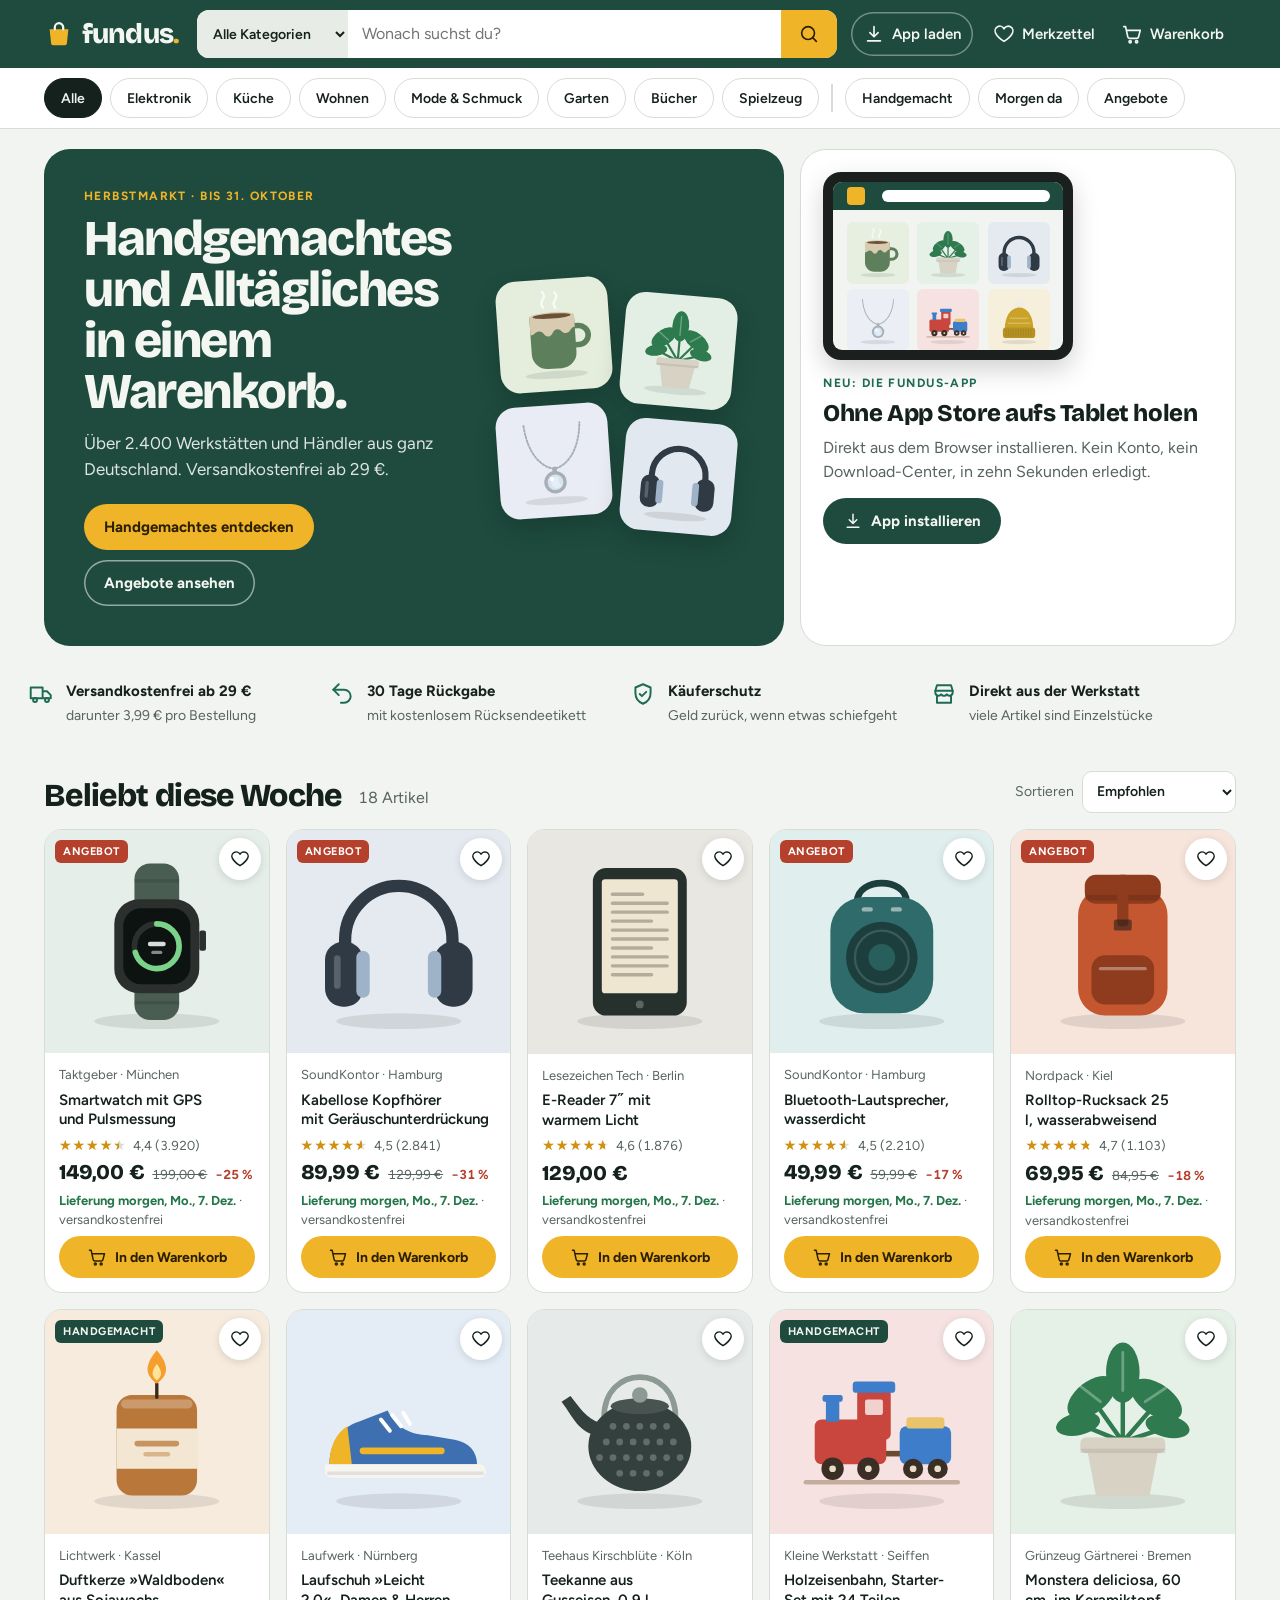
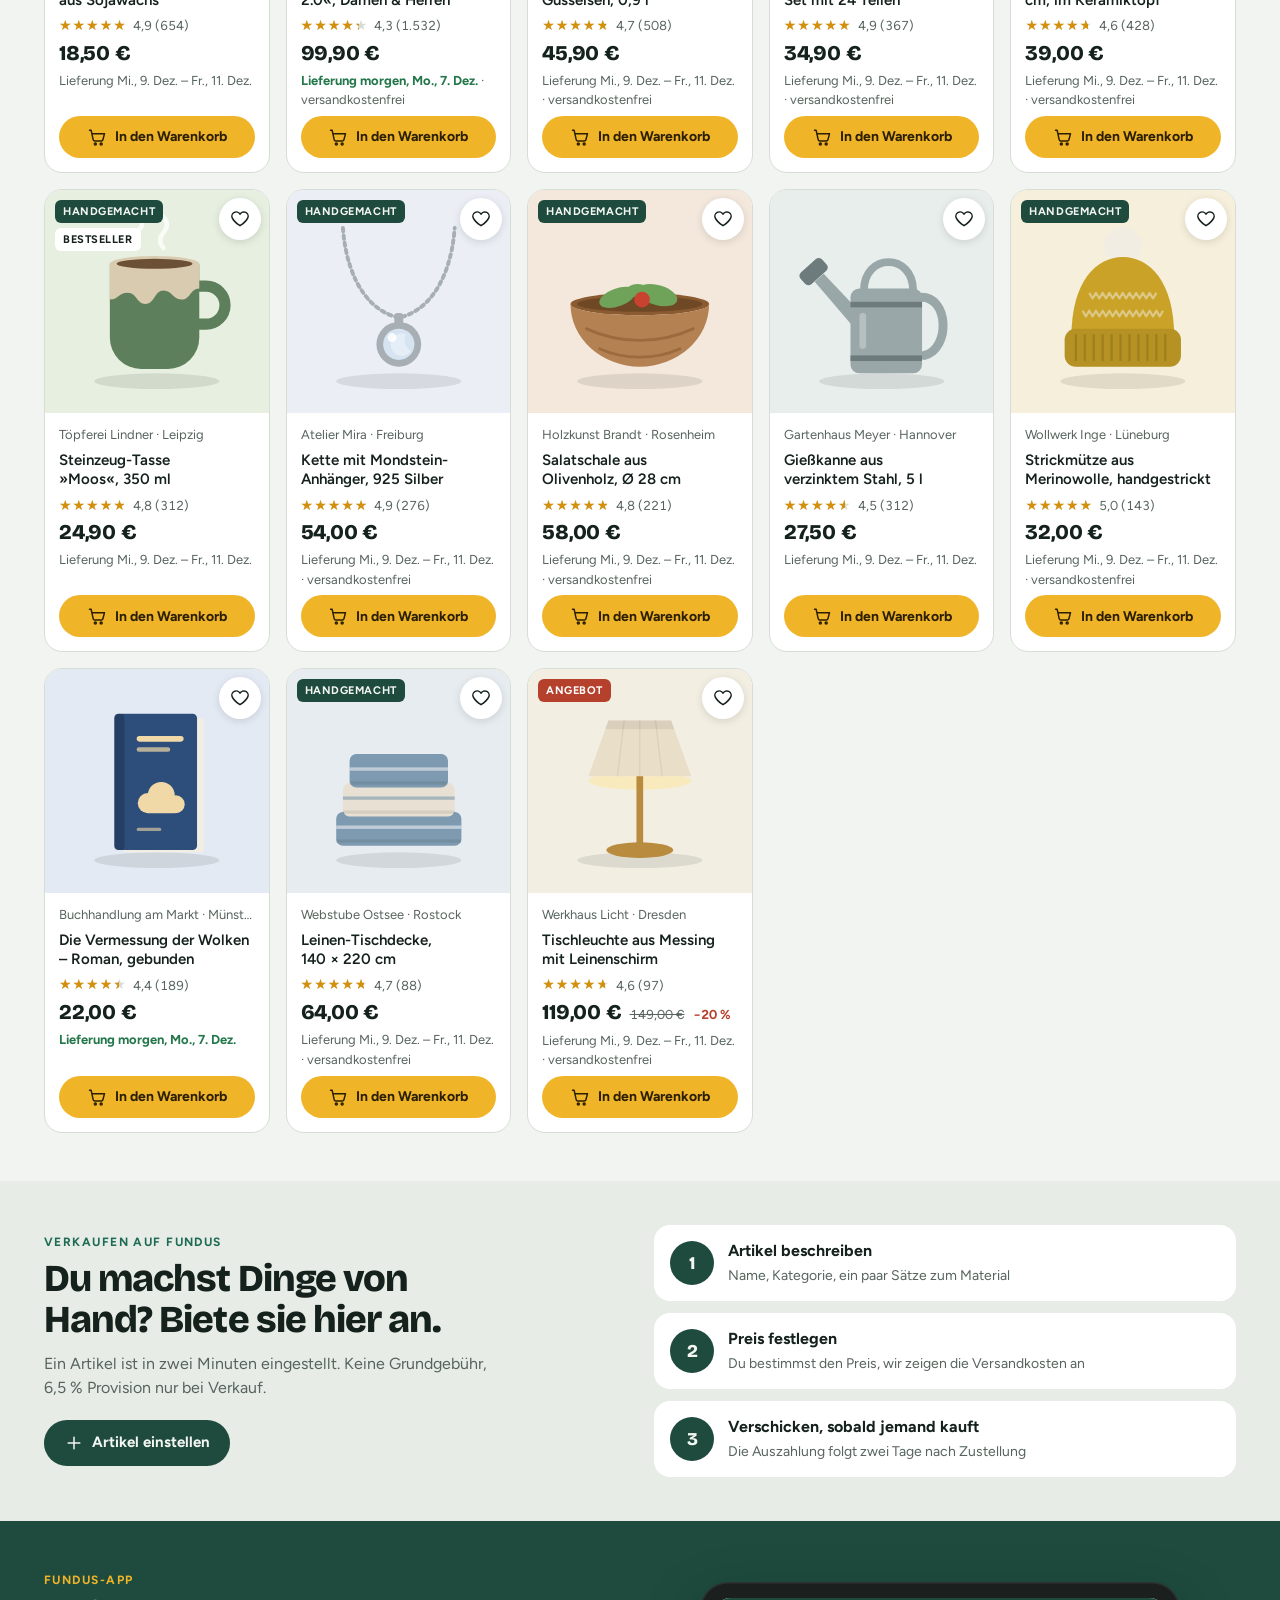
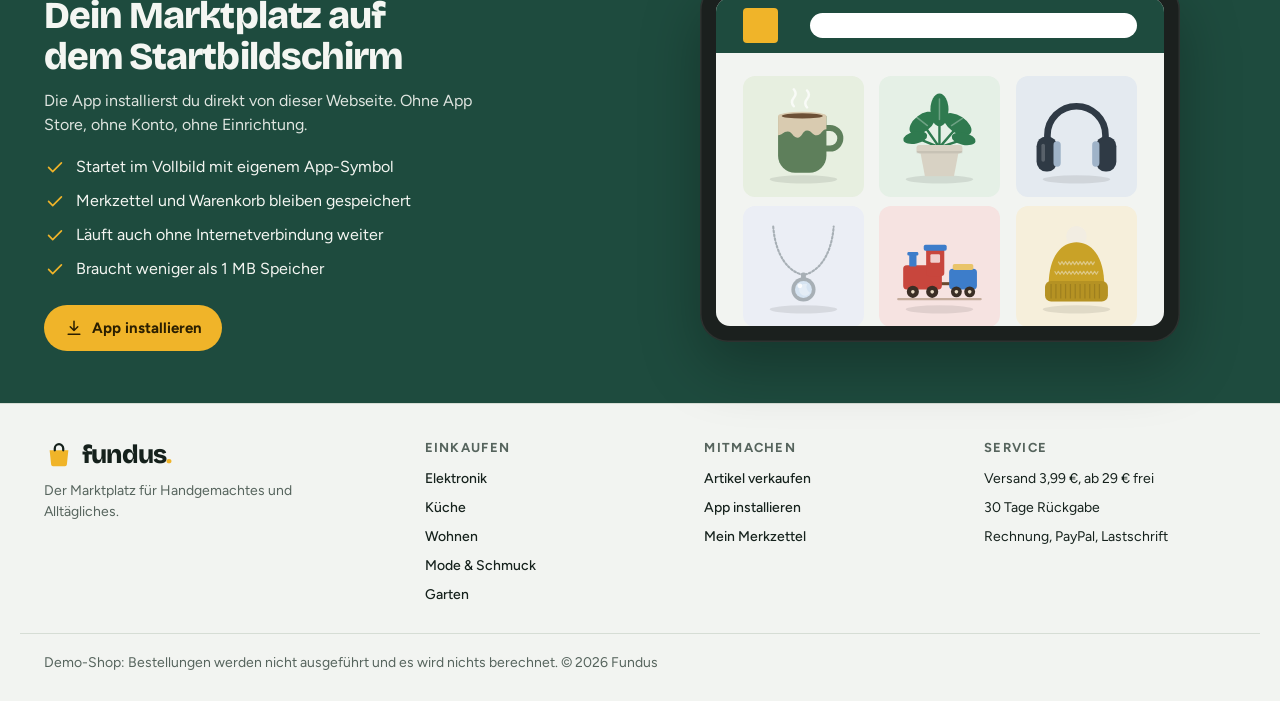
==== commit fbecd647: "Publish shop with Android app download Co-Authored-By: Claude Opus 5.5 <noreply@anthropic.com> Claud" ====
--- a/index.html
+++ b/index.html
@@ -1,195 +1,1354 @@
 <!doctype html>
 <html lang="de">
 <head>
-  <meta charset="utf-8" />
-  <meta name="viewport" content="width=device-width, initial-scale=1, maximum-scale=1, user-scalable=no, viewport-fit=cover" />
-  <meta name="theme-color" content="#287dff" />
-  <meta name="apple-mobile-web-app-capable" content="yes" />
-  <title>Geometry Dash Web</title>
-  <link rel="icon" href="data:image/svg+xml,%3Csvg xmlns='http://www.w3.org/2000/svg' viewBox='0 0 32 32'%3E%3Crect x='2' y='2' width='28' height='28' fill='%237dff00' stroke='%23000' stroke-width='3'/%3E%3Crect x='9' y='9' width='14' height='14' fill='%2300ffff' stroke='%23000' stroke-width='2'/%3E%3C/svg%3E" />
-  <link rel="manifest" href="manifest.webmanifest" />
-  <link rel="apple-touch-icon" href="icon.svg" />
-  <link rel="preconnect" href="https://fonts.googleapis.com" />
-  <link rel="preconnect" href="https://fonts.gstatic.com" crossorigin />
-  <link href="https://fonts.googleapis.com/css2?family=Lilita+One&display=swap" rel="stylesheet" />
-  <link rel="stylesheet" href="css/style.css" />
+<meta charset="utf-8">
+<meta name="viewport" content="width=device-width, initial-scale=1, viewport-fit=cover">
+<!-- pwa:start -->
+<link rel="manifest" href="manifest.webmanifest">
+<meta name="theme-color" content="#1E4B3E">
+<meta name="description" content="Fundus – der Marktplatz für Handgemachtes und Alltägliches.">
+<link rel="icon" href="icons/icon.svg" type="image/svg+xml">
+<link rel="apple-touch-icon" href="icons/apple-touch-icon.png">
+<meta name="apple-mobile-web-app-capable" content="yes">
+<meta name="mobile-web-app-capable" content="yes">
+<meta name="apple-mobile-web-app-title" content="Fundus">
+<!-- pwa:end -->
+<title>Fundus Marktplatz</title>
+<link rel="preconnect" href="https://fonts.googleapis.com">
+<link rel="preconnect" href="https://fonts.gstatic.com" crossorigin>
+<link rel="stylesheet" href="https://fonts.googleapis.com/css2?family=Bricolage+Grotesque:opsz,wght@12..96,600;12..96,800&family=Figtree:wght@400;500;600;700&display=swap">
+<style>
+/* Layout: sticky market header (logo · search · actions) over a category rail; hero + app card; illustrated product grid; sell band; app band. Cart is a right-hand drawer, details/checkout/install are centered sheets. */
+:root{
+  --bg:#F2F4F1;
+  --surface:#FFFFFF;
+  --surface-2:#E7ECE6;
+  --ink:#15211C;
+  --ink-soft:#56645D;
+  --line:#D6DDD5;
+  --brand:#1E4B3E;
+  --brand-ink:#F4F6F2;
+  --link:#1E6B55;
+  --accent:#F0B429;
+  --accent-ink:#2B1F00;
+  --sale:#B5402C;
+  --sale-ink:#FFFFFF;
+  --good:#23774A;
+  --star:#D48F0B;
+  --device:#1B201E;
+  --tint-mix:92%;
+  --shadow:0 1px 2px rgb(21 33 28 / .06),0 12px 32px rgb(21 33 28 / .12);
+  --f-display:"Bricolage Grotesque","Avenir Next","Segoe UI",system-ui,sans-serif;
+  --f-body:"Figtree",system-ui,-apple-system,"Segoe UI",Roboto,sans-serif;
+  --hh:120px;
+  color-scheme:light;
+}
+@media (prefers-color-scheme:dark){
+  :root:not([data-theme="light"]){
+    --bg:#0E1613;--surface:#16211D;--surface-2:#1D2A25;--ink:#E5ECE8;--ink-soft:#9AA9A2;--line:#2A3833;
+    --brand:#173A30;--brand-ink:#EEF3EF;--link:#7CC4A8;--accent:#F3BE45;--accent-ink:#2B1F00;
+    --sale:#EE8A72;--sale-ink:#2A0D06;--good:#62C48C;--star:#F3BE45;--device:#2C3733;--tint-mix:80%;
+    --shadow:0 1px 2px rgb(0 0 0 / .3),0 12px 32px rgb(0 0 0 / .4);
+    color-scheme:dark;
+  }
+}
+:root[data-theme="dark"]{
+  --bg:#0E1613;--surface:#16211D;--surface-2:#1D2A25;--ink:#E5ECE8;--ink-soft:#9AA9A2;--line:#2A3833;
+  --brand:#173A30;--brand-ink:#EEF3EF;--link:#7CC4A8;--accent:#F3BE45;--accent-ink:#2B1F00;
+  --sale:#EE8A72;--sale-ink:#2A0D06;--good:#62C48C;--star:#F3BE45;--device:#2C3733;--tint-mix:80%;
+  --shadow:0 1px 2px rgb(0 0 0 / .3),0 12px 32px rgb(0 0 0 / .4);
+  color-scheme:dark;
+}
+
+*,*::before,*::after{box-sizing:border-box}
+html{-webkit-text-size-adjust:100%;scroll-behavior:smooth}
+html:has(dialog[open]){overflow:hidden}
+body{margin:0;background:var(--bg);color:var(--ink);font:400 16px/1.5 var(--f-body);-webkit-font-smoothing:antialiased}
+[hidden]{display:none!important}
+img,svg{max-width:100%}
+button,input,select,textarea{font:inherit;color:inherit}
+button{cursor:pointer}
+h1,h2,h3{text-wrap:balance}
+p{margin:0}
+:focus-visible{outline:3px solid var(--accent);outline-offset:2px}
+.sr{position:absolute;width:1px;height:1px;overflow:hidden;clip:rect(0 0 0 0);white-space:nowrap}
+.wrap{width:100%;max-width:1240px;margin-inline:auto;padding-inline:16px}
+@media (min-width:768px){.wrap{padding-inline:24px}}
+.ic{width:22px;height:22px;flex:none}
+.eyebrow{font:700 12px/1.2 var(--f-body);letter-spacing:.12em;text-transform:uppercase;color:var(--link)}
+
+/* Buttons */
+.btn{display:inline-flex;align-items:center;justify-content:center;gap:8px;min-height:46px;padding:0 20px;border-radius:999px;border:0;background:var(--accent);color:var(--accent-ink);font-weight:700;font-size:15px;text-decoration:none;transition:transform .12s,filter .12s}
+.btn:hover{filter:brightness(1.05)}
+.btn:active{transform:translateY(1px)}
+.btn .ic{width:20px;height:20px}
+.btn.dark{background:var(--brand);color:var(--brand-ink)}
+.btn.line{background:transparent;color:var(--brand-ink);box-shadow:inset 0 0 0 1.5px color-mix(in oklab,var(--brand-ink) 55%,transparent)}
+.btn.ghost{background:transparent;color:var(--ink);box-shadow:inset 0 0 0 1.5px var(--line)}
+.btn.wide{width:100%}
+.row{display:flex;flex-wrap:wrap;gap:10px;align-items:center}
+.linkbtn{border:0;background:none;padding:0;color:var(--link);font-weight:600;text-decoration:underline;text-underline-offset:3px}
+
+/* Header */
+.top{position:sticky;top:env(safe-area-inset-top,0px);z-index:30;background:var(--brand);color:var(--brand-ink)}
+.top-row{display:flex;align-items:center;gap:10px 14px;padding-block:10px;flex-wrap:wrap}
+.logo{display:flex;align-items:center;gap:8px;color:inherit;text-decoration:none;font:800 28px/1 var(--f-display);letter-spacing:-.03em;padding-right:4px}
+.logo-mark{width:30px;height:30px}
+.logo b{color:var(--accent)}
+.search{flex:1 1 360px;display:flex;min-width:0;height:48px;border-radius:12px;overflow:hidden;background:var(--surface);color:var(--ink)}
+.search select{border:0;background:var(--surface-2);padding:0 8px 0 12px;max-width:38%;font-size:14px;font-weight:600;color:var(--ink)}
+.search input{flex:1;min-width:0;border:0;background:transparent;padding:0 14px;font-size:16px;outline:none}
+.search button{flex:none;width:56px;border:0;background:var(--accent);color:var(--accent-ink);display:grid;place-items:center}
+.search:focus-within{box-shadow:0 0 0 3px var(--accent)}
+.actions{display:flex;align-items:center;gap:2px;margin-left:auto}
+.hbtn{position:relative;display:flex;align-items:center;gap:7px;min-height:44px;padding:0 12px;border:0;border-radius:999px;background:transparent;color:var(--brand-ink);font-weight:600;font-size:15px;white-space:nowrap}
+.hbtn:hover{background:color-mix(in oklab,var(--brand-ink) 12%,transparent)}
+.hbtn.app{box-shadow:inset 0 0 0 1.5px color-mix(in oklab,var(--brand-ink) 40%,transparent);margin-right:6px}
+.count{min-width:21px;height:21px;padding:0 6px;border-radius:11px;background:var(--accent);color:var(--accent-ink);font:700 12px/21px var(--f-body);text-align:center;font-variant-numeric:tabular-nums}
+@media (max-width:1040px){.search{order:3;flex-basis:100%}}
+@media (max-width:560px){
+  .hbtn span{display:none}
+  .hbtn{padding:0 10px}
+  .count{position:absolute;top:2px;right:0}
+  .logo{font-size:25px}
+}
+
+/* Category rail */
+.rail{background:var(--surface);border-bottom:1px solid var(--line)}
+.chips{display:flex;gap:8px;overflow-x:auto;padding-block:10px;scrollbar-width:none;-webkit-overflow-scrolling:touch}
+.chips::-webkit-scrollbar{display:none}
+.chip{flex:none;display:inline-flex;align-items:center;gap:6px;min-height:40px;padding:0 16px;border-radius:999px;border:1.5px solid var(--line);background:var(--surface);color:var(--ink);font-weight:600;font-size:14px;white-space:nowrap}
+.chip .ic{width:16px;height:16px}
+.chip:hover{border-color:var(--ink-soft)}
+.chip[aria-pressed="true"]{background:var(--ink);border-color:var(--ink);color:var(--bg)}
+.chip.tog[aria-pressed="true"]{background:var(--brand);border-color:var(--brand);color:var(--brand-ink)}
+.chip-sep{flex:none;width:1.5px;margin:6px 4px;background:var(--line)}
+
+/* Hero */
+.hero{display:grid;grid-template-columns:minmax(0,1.7fr) minmax(0,1fr);gap:16px;padding-block:20px 8px}
+.hero-main{position:relative;overflow:hidden;display:grid;grid-template-columns:minmax(0,1fr) auto;align-items:center;gap:28px;background:var(--brand);color:var(--brand-ink);border-radius:26px;padding:clamp(22px,4vw,40px)}
+.hero-main .eyebrow{color:var(--accent)}
+.hero h1{font:800 clamp(30px,4.4vw,50px)/1.02 var(--f-display);letter-spacing:-.03em;margin:10px 0 14px;max-width:15ch}
+.hero-copy > p:not(.eyebrow){margin-bottom:22px;max-width:40ch;opacity:.9;font-size:17px}
+.collage{display:grid;grid-template-columns:repeat(2,112px);gap:14px;padding:8px}
+.collage .tile{aspect-ratio:1;border-radius:20px;background:var(--tint);transform:rotate(-4deg);box-shadow:0 10px 24px rgb(0 0 0 / .18)}
+.collage .tile:nth-child(2n){transform:rotate(5deg) translateY(16px)}
+.collage .tile svg{display:block;width:100%;height:100%}
+.hero-app{display:flex;flex-direction:column;gap:10px;background:var(--surface);border:1px solid var(--line);border-radius:26px;padding:22px}
+.hero-app h2{font:800 24px/1.1 var(--f-display);letter-spacing:-.02em;margin:0}
+.hero-app p:not(.eyebrow){color:var(--ink-soft)}
+.hero-app .btn{align-self:flex-start;justify-self:start;margin-top:4px}
+.hero-app .device{max-width:250px;margin-bottom:6px}
+@media (max-width:1040px){
+  .hero{grid-template-columns:1fr}
+  .hero-app{display:grid;grid-template-columns:minmax(0,220px) minmax(0,1fr);align-items:center;gap:6px 22px}
+  .hero-app .device{grid-row:1 / span 5;margin:0}
+}
+@media (max-width:640px){
+  .hero-main{grid-template-columns:1fr}
+  .collage{grid-template-columns:repeat(4,minmax(0,1fr));padding:0 4px 12px;order:-1}
+  .collage .tile{border-radius:14px}
+  .collage .tile:nth-child(2n){transform:rotate(4deg) translateY(6px)}
+  .hero-app{grid-template-columns:1fr}
+  .hero-app .device{grid-row:auto;max-width:220px}
+}
+
+/* Perks */
+.perks{list-style:none;margin:0;padding-block:14px;display:grid;grid-template-columns:repeat(4,minmax(0,1fr));gap:12px}
+.perks li{display:flex;gap:12px;align-items:flex-start;padding:12px 4px}
+.perks .ic{color:var(--link);width:26px;height:26px;margin-top:1px}
+.perks b{display:block;font-weight:700;font-size:15px}
+.perks span{color:var(--ink-soft);font-size:14px}
+@media (max-width:900px){.perks{grid-template-columns:repeat(2,minmax(0,1fr))}}
+@media (max-width:460px){.perks{grid-template-columns:1fr;gap:0}.perks li{padding-block:8px}}
+
+/* Shop */
+.shop{padding-block:18px 48px;scroll-margin-top:calc(var(--hh) + 12px)}
+.toolbar{display:flex;flex-wrap:wrap;align-items:end;gap:6px 16px;margin-bottom:16px}
+.toolbar h2{font:800 clamp(24px,3vw,32px)/1.1 var(--f-display);letter-spacing:-.02em;margin:0}
+.toolbar .meta{color:var(--ink-soft);font-variant-numeric:tabular-nums;padding-bottom:3px}
+.sortbox{margin-left:auto;display:flex;align-items:center;gap:8px;font-size:14px;color:var(--ink-soft)}
+.sel{height:42px;border-radius:10px;border:1.5px solid var(--line);background:var(--surface);color:var(--ink);padding:0 10px;font-weight:600}
+.grid{display:grid;grid-template-columns:repeat(auto-fill,minmax(min(100%,196px),1fr));gap:16px}
+@media (max-width:520px){.grid{grid-template-columns:repeat(2,minmax(0,1fr));gap:10px}}
+.card{position:relative;display:flex;flex-direction:column;min-width:0;background:var(--surface);border:1px solid var(--line);border-radius:18px;overflow:hidden;transition:box-shadow .2s,border-color .2s}
+.card:hover{box-shadow:var(--shadow);border-color:transparent}
+.pic{position:relative;display:block;width:100%;aspect-ratio:1;border:0;padding:0;background:var(--tint);background:color-mix(in oklab,var(--tint) var(--tint-mix),var(--surface))}
+.pic svg{display:block;width:100%;height:100%;transition:transform .35s ease}
+.card:hover .pic svg{transform:scale(1.05)}
+.badges{position:absolute;left:10px;top:10px;display:flex;flex-direction:column;align-items:flex-start;gap:5px}
+.badge{font:700 11px/1 var(--f-body);letter-spacing:.05em;text-transform:uppercase;padding:6px 8px;border-radius:6px;background:var(--surface);color:var(--ink)}
+.badge.hand{background:var(--brand);color:var(--brand-ink)}
+.badge.sale{background:var(--sale);color:var(--sale-ink)}
+.badge.own{background:var(--accent);color:var(--accent-ink)}
+.fav{position:absolute;right:8px;top:8px;width:42px;height:42px;border-radius:50%;border:0;background:var(--surface);color:var(--ink);display:grid;place-items:center;box-shadow:0 2px 8px rgb(0 0 0 / .12)}
+.fav .ic{width:20px;height:20px}
+.fav[aria-pressed="true"]{color:var(--sale)}
+.fav[aria-pressed="true"] .ic{fill:currentColor}
+.cbody{flex:1;display:flex;flex-direction:column;gap:6px;padding:12px 14px 14px}
+.seller{font-size:13px;color:var(--ink-soft);white-space:nowrap;overflow:hidden;text-overflow:ellipsis}
+.name{margin:0;font:600 15px/1.3 var(--f-body);min-height:2.6em}
+.name button{display:-webkit-box;-webkit-line-clamp:2;-webkit-box-orient:vertical;overflow:hidden;border:0;padding:0;background:none;text-align:left;font:inherit;color:inherit}
+.name button:hover{color:var(--link);text-decoration:underline;text-underline-offset:2px}
+.rate{display:flex;align-items:center;gap:6px;font-size:13px;color:var(--ink-soft);font-variant-numeric:tabular-nums}
+.stars{position:relative;display:inline-block;font-size:14px;line-height:1;letter-spacing:1px;color:var(--line)}
+.stars::before,.stars > span::before{content:"★★★★★"}
+.stars > span{position:absolute;inset:0 auto 0 0;overflow:hidden;white-space:nowrap;color:var(--star)}
+.price{display:flex;flex-wrap:wrap;align-items:baseline;gap:4px 8px;font-variant-numeric:tabular-nums}
+.price strong{font:800 21px/1.1 var(--f-display);letter-spacing:-.01em}
+.price s{font-size:13px;color:var(--ink-soft)}
+.price .pct{font-size:13px;font-weight:700;color:var(--sale)}
+.ship{font-size:13px;color:var(--ink-soft)}
+.ship b{color:var(--good);font-weight:700}
+.card .btn{margin-top:auto;min-height:42px;font-size:14px;padding:0 14px}
+@media (max-width:520px){
+  .cbody{padding:10px 10px 12px}
+  .name{font-size:14px}
+  .price strong{font-size:18px}
+  .card .btn span{display:none}
+  .ship{font-size:12px}
+}
+.empty{display:flex;flex-direction:column;align-items:flex-start;gap:10px;padding:40px 24px;border:1.5px dashed var(--line);border-radius:18px}
+.empty .t{font:800 22px/1.2 var(--f-display)}
+.empty p{color:var(--ink-soft)}
+
+/* Sell band */
+.sell{background:var(--surface-2);padding-block:44px}
+.sell-grid{display:grid;grid-template-columns:minmax(0,1fr) minmax(0,1fr);gap:28px;align-items:center}
+.sell h2,.appband h2{font:800 clamp(26px,3.4vw,38px)/1.08 var(--f-display);letter-spacing:-.025em;margin:8px 0 12px}
+.sell-grid > div > p:not(.eyebrow){color:var(--ink-soft);max-width:46ch;margin-bottom:20px}
+.steps{list-style:none;margin:0;padding:0;display:grid;gap:12px;counter-reset:s}
+.steps li{counter-increment:s;display:grid;grid-template-columns:44px minmax(0,1fr);gap:14px;align-items:center;background:var(--surface);border-radius:16px;padding:14px 16px}
+.steps li::before{content:counter(s);display:grid;place-items:center;width:44px;height:44px;border-radius:50%;background:var(--brand);color:var(--brand-ink);font:800 18px/1 var(--f-display)}
+.steps b{display:block}
+.steps span{color:var(--ink-soft);font-size:14px}
+@media (max-width:800px){.sell-grid{grid-template-columns:1fr}}
+
+/* App band */
+.appband{background:var(--brand);color:var(--brand-ink);padding-block:52px;scroll-margin-top:var(--hh)}
+.appband .eyebrow{color:var(--accent)}
+.app-grid{display:grid;grid-template-columns:minmax(0,1fr) minmax(0,1.05fr);gap:36px;align-items:center}
+.app-grid > div > p:not(.eyebrow){max-width:46ch;opacity:.9;margin-bottom:18px}
+.checks{list-style:none;padding:0;margin:0 0 24px;display:grid;gap:10px}
+.checks li{display:flex;gap:10px;align-items:flex-start}
+.checks .ic{color:var(--accent);width:22px;height:22px;margin-top:1px}
+.install-state{display:flex;align-items:center;gap:8px;font-weight:600;font-size:14px}
+.install-state .ic{color:var(--accent)}
+@media (max-width:860px){.app-grid{grid-template-columns:1fr}.appband .device{order:-1}}
+
+/* Device mockup */
+.device{width:100%;max-width:480px;aspect-ratio:4 / 3;justify-self:center;background:var(--device);border-radius:28px;padding:16px;box-shadow:0 24px 60px rgb(0 0 0 / .28),inset 0 0 0 1.5px rgb(255 255 255 / .08)}
+.hero-app .device{border-radius:18px;padding:10px;box-shadow:0 10px 26px rgb(0 0 0 / .18)}
+.screen{height:100%;border-radius:14px;background:var(--bg);overflow:hidden;display:flex;flex-direction:column}
+.hero-app .screen{border-radius:9px}
+.s-top{flex:none;display:flex;align-items:center;gap:8%;height:17%;padding:0 6%;background:var(--brand)}
+.s-logo{width:9%;aspect-ratio:1;border-radius:4px;background:var(--accent)}
+.s-search{flex:1;height:44%;border-radius:999px;background:var(--surface)}
+.s-grid{display:grid;grid-template-columns:repeat(3,minmax(0,1fr));gap:4%;padding:5% 6%}
+.s-tile{aspect-ratio:1;border-radius:10%;background:var(--tint);background:color-mix(in oklab,var(--tint) var(--tint-mix),var(--surface))}
+.s-tile svg{display:block;width:100%;height:100%}
+
+/* Footer */
+.foot{border-top:1px solid var(--line);padding-block:36px calc(28px + env(safe-area-inset-bottom,0px));font-size:14px}
+.foot-grid{display:grid;grid-template-columns:1.4fr repeat(3,1fr);gap:28px}
+.foot h3{font:700 13px/1.2 var(--f-body);letter-spacing:.1em;text-transform:uppercase;color:var(--ink-soft);margin:0 0 12px}
+.foot ul{list-style:none;margin:0;padding:0;display:grid;gap:8px}
+.foot .linkbtn{color:var(--ink);text-decoration:none;font-weight:500}
+.foot .linkbtn:hover{text-decoration:underline}
+.foot .logo{color:var(--ink);font-size:26px;margin-bottom:10px}
+.foot-grid > div > p{color:var(--ink-soft);max-width:30ch}
+.foot-note{margin-top:28px;padding-top:18px;border-top:1px solid var(--line);color:var(--ink-soft)}
+@media (max-width:800px){.foot-grid{grid-template-columns:1fr 1fr}.foot-grid > div:first-child{grid-column:1 / -1}}
+
+/* Dialogs */
+dialog{border:0;padding:0;margin:auto;width:min(980px,calc(100% - 24px));max-width:none;max-height:calc(100% - 24px);background:var(--surface);color:var(--ink);border-radius:22px;box-shadow:var(--shadow);overflow:hidden}
+dialog[open]{display:flex;flex-direction:column;animation:pop .22s ease-out}
+dialog.narrow{width:min(580px,calc(100% - 24px))}
+dialog::backdrop{background:rgb(8 16 12 / .55)}
+@keyframes pop{from{opacity:0;transform:translateY(12px) scale(.98)}}
+.dlg{position:relative;flex:1;min-height:0;overflow:auto;padding:26px;overscroll-behavior:contain}
+.dlg h2{font:800 clamp(22px,3vw,30px)/1.12 var(--f-display);letter-spacing:-.02em;margin:0 0 12px;padding-right:48px}
+.x{position:absolute;top:14px;right:14px;z-index:2;width:44px;height:44px;border-radius:50%;border:0;background:var(--surface-2);color:var(--ink);display:grid;place-items:center}
+dialog.drawer{margin:0 0 0 auto;height:100%;max-height:none;width:min(440px,100%);border-radius:22px 0 0 22px;animation:slide .26s ease-out}
+@keyframes slide{from{transform:translateX(40px);opacity:0}}
+.drawer-in{display:flex;flex-direction:column;height:100%;padding-top:env(safe-area-inset-top,0px)}
+.drawer-head{display:flex;align-items:center;justify-content:space-between;padding:18px 18px 12px 22px;border-bottom:1px solid var(--line)}
+.drawer-head h2{font:800 24px/1 var(--f-display);margin:0}
+.drawer-head .x{position:static}
+.cart-list{flex:1;min-height:0;overflow:auto;padding:0 22px;overscroll-behavior:contain}
+.cline{display:grid;grid-template-columns:76px minmax(0,1fr) auto;gap:14px;padding-block:16px;border-bottom:1px solid var(--line)}
+.thumb{width:76px;aspect-ratio:1;border:0;padding:0;border-radius:12px;overflow:hidden;background:var(--tint);background:color-mix(in oklab,var(--tint) var(--tint-mix),var(--surface))}
+.thumb svg{display:block;width:100%;height:100%}
+.cl-info{display:flex;flex-direction:column;gap:4px;min-width:0}
+.cl-name{font-weight:600;font-size:15px;line-height:1.3}
+.cl-price{font-weight:700;font-variant-numeric:tabular-nums;white-space:nowrap}
+.stepper{display:inline-flex;align-items:center;align-self:flex-start;margin-top:4px;border:1.5px solid var(--line);border-radius:999px}
+.stepper button{width:40px;height:40px;border:0;background:none;color:var(--ink);display:grid;place-items:center;border-radius:50%}
+.stepper button:hover{background:var(--surface-2)}
+.stepper .ic{width:18px;height:18px}
+.stepper output{min-width:28px;text-align:center;font-weight:700;font-variant-numeric:tabular-nums}
+.cart-foot{border-top:1px solid var(--line);padding:16px 22px calc(18px + env(safe-area-inset-bottom,0px));display:grid;gap:14px;background:var(--surface)}
+.freebar{font-size:14px;display:grid;gap:8px}
+.freebar .ic{width:18px;height:18px;color:var(--good);vertical-align:-4px}
+.bar{display:block;height:8px;border-radius:4px;background:var(--surface-2);overflow:hidden}
+.bar > span{display:block;height:100%;background:var(--good);border-radius:4px}
+.sum{margin:0;display:grid;gap:6px;font-variant-numeric:tabular-nums}
+.sum div{display:flex;justify-content:space-between;gap:12px}
+.sum dt{color:var(--ink-soft)}
+.sum dd{margin:0;font-weight:600}
+.sum .tot{padding-top:8px;border-top:1px solid var(--line);font-size:18px}
+.sum .tot dt{color:var(--ink);font-weight:700}
+.sum .tot dd{font:800 22px/1.1 var(--f-display)}
+.sum small{font-size:12px;color:var(--ink-soft);font-weight:400}
+.cart-empty{display:flex;flex-direction:column;align-items:flex-start;gap:10px;padding:32px 0}
+.cart-empty > .ic{width:44px;height:44px;color:var(--ink-soft)}
+.cart-empty p{color:var(--ink-soft)}
+.cart-empty p b{color:var(--ink);font-size:18px}
+
+/* Product detail */
+.dt{display:grid;grid-template-columns:minmax(0,1fr) minmax(0,1.05fr);gap:30px}
+.dt .pic{border-radius:18px;overflow:hidden;position:sticky;top:0}
+.dt-info{display:flex;flex-direction:column;gap:12px;min-width:0}
+.dt-info .seller{white-space:normal}
+.dt .price strong{font-size:32px}
+.dt .vat{font-size:13px;color:var(--ink-soft)}
+.dt-desc{color:var(--ink);max-width:60ch}
+.facts{margin:0;display:grid;grid-template-columns:auto minmax(0,1fr);gap:8px 18px;padding:14px 16px;border-radius:14px;background:var(--surface-2);font-size:14px}
+.facts dt{color:var(--ink-soft)}
+.facts dd{margin:0;font-weight:600}
+.buybox{display:flex;flex-wrap:wrap;gap:10px;align-items:center}
+.buybox .stepper{margin:0}
+.buybox .btn{flex:1 1 160px}
+@media (max-width:720px){.dt{grid-template-columns:1fr;gap:18px}.dt .pic{position:static;max-width:420px}}
+
+/* Forms */
+.field{display:flex;flex-direction:column;gap:6px;min-width:0}
+.field > label,.lbl{font-weight:600;font-size:14px}
+.inp{width:100%;height:48px;border:1.5px solid var(--line);border-radius:12px;background:var(--surface);color:var(--ink);padding:0 14px;font-size:16px}
+textarea.inp{height:auto;min-height:96px;padding:12px 14px;resize:vertical;line-height:1.45}
+select.inp{padding-right:8px}
+.inp:focus{outline:none;border-color:var(--link);box-shadow:0 0 0 3px color-mix(in oklab,var(--link) 25%,transparent)}
+.hint{font-size:13px;color:var(--ink-soft)}
+.hint.err{color:var(--sale);font-weight:600;font-size:14px}
+fieldset{border:0;margin:0;padding:0;display:grid;gap:12px;min-width:0}
+legend{font:800 18px/1.2 var(--f-display);margin-bottom:10px;padding:0}
+.two{display:grid;grid-template-columns:minmax(0,1fr) minmax(0,2fr);gap:12px}
+.opts{display:grid;gap:8px}
+.opt{display:flex;align-items:center;gap:12px;padding:12px 14px;border:1.5px solid var(--line);border-radius:12px;cursor:pointer}
+.opt input{width:20px;height:20px;accent-color:var(--brand);margin:0}
+.opt span{flex:1}
+.opt small{display:block;color:var(--ink-soft);font-size:13px}
+.opt b{font-variant-numeric:tabular-nums}
+.opt:has(input:checked){border-color:var(--link);background:color-mix(in oklab,var(--link) 8%,var(--surface))}
+.co{display:grid;grid-template-columns:minmax(0,1.4fr) minmax(0,1fr);gap:28px;align-items:start}
+.co-main{display:grid;gap:26px}
+.co-sum{position:sticky;top:0;display:grid;gap:14px;padding:18px;border-radius:16px;background:var(--surface-2)}
+.co-sum h3{margin:0;font:800 18px/1.2 var(--f-display)}
+.co-items{list-style:none;margin:0;padding:0;display:grid;gap:8px;font-size:14px}
+.co-items li{display:flex;justify-content:space-between;gap:12px}
+.co-items span:last-child{font-variant-numeric:tabular-nums;white-space:nowrap}
+.demo-note{font-size:13px;color:var(--ink-soft);background:var(--surface-2);padding:10px 12px;border-radius:10px}
+.co-sum .demo-note{background:var(--surface)}
+@media (max-width:780px){.co{grid-template-columns:1fr}.co-sum{position:static}}
+@media (max-width:420px){.two{grid-template-columns:1fr}}
+.done{display:flex;flex-direction:column;align-items:flex-start;gap:12px;max-width:52ch}
+.done-mark{width:64px;height:64px;border-radius:50%;display:grid;place-items:center;background:var(--good);color:var(--surface)}
+.done-mark .ic{width:34px;height:34px}
+
+/* Sell form */
+.sellgrid{display:grid;grid-template-columns:minmax(0,1.5fr) minmax(0,1fr);gap:28px;align-items:start}
+.sellform{display:grid;gap:16px}
+.picks{display:grid;grid-template-columns:repeat(auto-fill,minmax(62px,1fr));gap:8px}
+.pick{position:relative;display:block;aspect-ratio:1;border-radius:12px;background:var(--surface-2);cursor:pointer;border:2px solid transparent}
+.pick svg{display:block;width:100%;height:100%}
+.pick input,.swatch input{position:absolute;opacity:0;pointer-events:none}
+.pick:has(input:checked){border-color:var(--link);background:color-mix(in oklab,var(--link) 12%,var(--surface))}
+.pick:has(input:focus-visible),.swatch:has(input:focus-visible){outline:3px solid var(--accent);outline-offset:2px}
+.swatches{display:flex;flex-wrap:wrap;gap:10px}
+.swatch{position:relative;display:flex;align-items:center;gap:8px;padding:6px 12px 6px 6px;border-radius:999px;border:1.5px solid var(--line);cursor:pointer;font-size:14px;font-weight:600}
+.swatch i{width:28px;height:28px;border-radius:50%;background:linear-gradient(135deg,var(--c) 50%,var(--d) 50%)}
+.swatch:has(input:checked){border-color:var(--link);background:color-mix(in oklab,var(--link) 10%,var(--surface))}
+.preview{position:sticky;top:0;display:grid;gap:10px}
+.preview .card{pointer-events:none}
+@media (max-width:760px){.sellgrid{grid-template-columns:1fr}.preview{position:static;max-width:300px}}
+
+/* Install sheet */
+.tabs{display:flex;gap:6px;padding:4px;border-radius:999px;background:var(--surface-2);margin:6px 0 18px;overflow-x:auto}
+.tabs button{flex:1;min-height:42px;padding:0 14px;border:0;border-radius:999px;background:none;color:var(--ink-soft);font-weight:700;font-size:14px;white-space:nowrap}
+.tabs button[aria-selected="true"]{background:var(--surface);color:var(--ink);box-shadow:0 1px 4px rgb(0 0 0 / .1)}
+.howto{list-style:none;margin:0;padding:0;display:grid;gap:12px;counter-reset:h}
+.howto li{counter-increment:h;display:grid;grid-template-columns:36px minmax(0,1fr);gap:12px;align-items:start}
+.howto li::before{content:counter(h);display:grid;place-items:center;width:36px;height:36px;border-radius:50%;background:var(--brand);color:var(--brand-ink);font:800 16px/1 var(--f-display)}
+.howto li > span{padding-top:6px}
+.kbd{display:inline-flex;align-items:center;gap:4px;padding:1px 8px;border-radius:7px;background:var(--surface-2);font-weight:700;white-space:nowrap}
+.kbd .ic{width:17px;height:17px;vertical-align:-3px}
+.pane-note{margin-top:16px;font-size:14px;color:var(--ink-soft)}
+.install-hero{display:flex;align-items:center;gap:14px;margin-bottom:6px}
+.install-hero img,.install-hero svg.appicon{width:60px;height:60px;border-radius:14px;flex:none}
+.install-hero b{display:block;font-size:17px}
+.install-hero span{color:var(--ink-soft);font-size:14px}
+.apkbox{display:grid;gap:12px;margin-bottom:20px;padding:16px 18px;border-radius:16px;background:var(--surface-2)}
+.apkbox .btn{justify-self:start}
+.apkbox .kbd{background:var(--surface)}
+.in-app .hero{grid-template-columns:1fr}
+.in-app .hero-app,.in-app .appband,.in-app [data-install]{display:none}
+.away{display:grid;gap:12px;margin:14px 0 20px;padding:16px 18px;border-radius:16px;background:color-mix(in oklab,var(--accent) 18%,var(--surface));box-shadow:inset 0 0 0 1.5px color-mix(in oklab,var(--accent) 55%,transparent)}
+.away .btn{justify-self:start}
+.away .addr{font-size:14px;color:var(--ink-soft);word-break:break-all}
+.away .addr b{color:var(--ink);user-select:all}
+
+/* Toast */
+.toast{position:fixed;left:50%;bottom:calc(18px + env(safe-area-inset-bottom,0px));z-index:50;transform:translateX(-50%);display:flex;align-items:center;gap:14px;width:max-content;max-width:calc(100% - 32px);padding:12px 12px 12px 18px;border-radius:14px;background:var(--ink);color:var(--bg);box-shadow:var(--shadow);font-weight:600;font-size:15px}
+.toast button{flex:none;min-height:38px;padding:0 14px;border:0;border-radius:999px;background:var(--accent);color:var(--accent-ink);font-weight:700}
+.toast.show{animation:toast .25s ease-out}
+@keyframes toast{from{opacity:0;transform:translate(-50%,10px)}}
+
+@media (prefers-reduced-motion:reduce){
+  *,*::before,*::after{animation:none!important;transition:none!important}
+  html{scroll-behavior:auto}
+}
+</style>
 </head>
 <body>
-  <canvas id="cv"></canvas>
-
-  <div id="ui">
-    <!-- ============================================================ LOADING -->
-    <section id="s-loading" class="screen">
-      <div class="logo">GEOMETRY DASH</div>
-      <div class="sublogo">WEB EDITION</div>
-      <div class="loadbar"><div id="loadfill"></div></div>
-      <div id="tapstart" class="tap hidden">Click / Tap to start</div>
-      <div class="tip" id="tip"></div>
-    </section>
-
-    <!-- ============================================================ MAIN MENU -->
-    <section id="s-menu" class="screen hidden">
-      <div class="logo menu-logo">GEOMETRY DASH</div>
-      <div class="menu-row">
-        <button class="mbtn side" id="b-icons" title="Icon Kit"><canvas id="c-iconbtn" width="140" height="140"></canvas></button>
-        <button class="mbtn play" id="b-play" title="Play">
-          <svg viewBox="0 0 100 100"><polygon points="36,24 78,50 36,76" fill="#fff" stroke="#000" stroke-width="6" stroke-linejoin="round"/></svg>
-        </button>
-        <button class="mbtn side" id="b-create" title="Create">
-          <svg viewBox="0 0 100 100">
-            <rect x="20" y="56" width="26" height="26" fill="#111" stroke="#fff" stroke-width="4"/>
-            <rect x="50" y="56" width="26" height="26" fill="#111" stroke="#fff" stroke-width="4"/>
-            <polygon points="50,52 63,26 76,52" fill="#111" stroke="#fff" stroke-width="4" stroke-linejoin="round"/>
-            <g transform="rotate(-40 38 30)"><rect x="30" y="14" width="22" height="12" rx="2" fill="#ffd23f" stroke="#000" stroke-width="3"/><rect x="38" y="25" width="6" height="26" fill="#a0602a" stroke="#000" stroke-width="3"/></g>
-          </svg>
-        </button>
-      </div>
-      <div class="menu-labels"><span>Icon Kit</span><span></span><span>Create</span></div>
-      <button class="gbtn endless-btn" id="b-endless" title="Endless mode">∞ Endless</button>
-      <div class="corner bl">
-        <button class="rbtn" id="b-settings" title="Settings"><svg viewBox="0 0 24 24"><path d="M19.4 13a7.5 7.5 0 0 0 0-2l2.1-1.6-2-3.5-2.5 1a7.4 7.4 0 0 0-1.7-1L15 3.2h-4l-.4 2.7c-.6.3-1.2.6-1.7 1l-2.5-1-2 3.5L6.6 11a7.5 7.5 0 0 0 0 2l-2.1 1.6 2 3.5 2.5-1c.5.4 1.1.7 1.7 1l.4 2.7h4l.4-2.7c.6-.3 1.2-.6 1.7-1l2.5 1 2-3.5zM13 15.5a3.5 3.5 0 1 1 0-7 3.5 3.5 0 0 1 0 7z" transform="translate(-1 0)"/></svg></button>
-        <button class="rbtn" id="b-vault" title="The Vault"><svg viewBox="0 0 24 24"><path d="M12 2a5 5 0 0 0-5 5v3H5v12h14V10h-2V7a5 5 0 0 0-5-5zm-3 5a3 3 0 0 1 6 0v3H9zm3 6a2 2 0 0 1 1 3.7V19h-2v-2.3A2 2 0 0 1 12 13z"/></svg></button>
-        <button class="rbtn" id="b-stats" title="Stats"><svg viewBox="0 0 24 24"><rect x="3" y="12" width="4" height="9"/><rect x="10" y="6" width="4" height="15"/><rect x="17" y="9" width="4" height="12"/></svg></button>
-      </div>
-      <div class="corner br">
-        <button class="rbtn" id="b-help" title="How to play"><svg viewBox="0 0 24 24"><path d="M12 2a10 10 0 1 0 0 20 10 10 0 0 0 0-20zm1 16h-2v-2h2zm2.1-7.7-.9.9c-.7.7-1.2 1.3-1.2 2.8h-2v-.5c0-1.1.5-2.1 1.2-2.8l1.2-1.3A2 2 0 1 0 10 8H8a4 4 0 1 1 7.1 2.3z"/></svg></button>
-        <button class="rbtn" id="b-full" title="Fullscreen"><svg viewBox="0 0 24 24"><path d="M3 3h7v2H5v5H3zm11 0h7v7h-2V5h-5zM3 14h2v5h5v2H3zm16 0h2v7h-7v-2h5z"/></svg></button>
-      </div>
-      <div class="corner tr stars-pill" id="menu-stars"></div>
-    </section>
-
-    <!-- ============================================================ LEVEL SELECT -->
-    <section id="s-levels" class="screen hidden">
-      <button class="back" data-back="menu" title="Back"></button>
-      <div class="lv-wrap">
-        <button class="arrow left" id="lv-prev" title="Previous"></button>
-        <div id="lv-card" class="lv-card"></div>
-        <button class="arrow right" id="lv-next" title="Next"></button>
-      </div>
-      <div class="lv-bars" id="lv-bars"></div>
-      <div class="dots" id="lv-dots"></div>
-      <button class="gbtn small pink gt-open" id="lv-gauntlets">Gauntlets</button>
-    </section>
-
-    <!-- ============================================================ GAUNTLETS -->
-    <section id="s-gauntlets" class="screen hidden">
-      <button class="back" data-back="levels" title="Back"></button>
-      <div class="gt-title">Gauntlets</div>
-      <div class="gt-list" id="gt-list"></div>
-    </section>
-
-    <!-- ============================================================ ICON KIT -->
-    <section id="s-icons" class="screen hidden">
-      <button class="back" data-back="menu" title="Back"></button>
-      <div class="kit">
-        <div class="kit-top">
-          <canvas id="kit-preview" width="520" height="110"></canvas>
-        </div>
-        <div class="kit-tabs" id="kit-tabs"></div>
-        <div class="kit-body">
-          <div class="panel kit-grid" id="kit-grid"></div>
-          <div class="panel kit-colors">
-            <div class="kit-label">Primary</div>
-            <div class="swatches" id="kit-c1"></div>
-            <div class="kit-label">Secondary</div>
-            <div class="swatches" id="kit-c2"></div>
-            <label class="check"><input type="checkbox" id="kit-glow" /><span></span>Glow</label>
-          </div>
+
+<header class="top" id="top">
+  <div class="wrap top-row">
+    <a class="logo" href="#start" aria-label="Fundus Startseite">
+      <svg class="logo-mark" viewBox="0 0 32 32" aria-hidden="true"><path d="M6 11h20l-1.6 15.2A2 2 0 0 1 22.4 28H9.6a2 2 0 0 1-2-1.8z" style="fill:var(--accent)"/><path d="M11.5 11V9a4.5 4.5 0 0 1 9 0v2" fill="none" stroke="currentColor" stroke-width="2.4" stroke-linecap="round"/></svg>
+      <span>fundus<b>.</b></span>
+    </a>
+    <form class="search" id="searchForm" role="search">
+      <label class="sr" for="searchCat">Kategorie</label>
+      <select id="searchCat"></select>
+      <label class="sr" for="q">Suche</label>
+      <input id="q" type="search" placeholder="Wonach suchst du?" autocomplete="off" enterkeyhint="search">
+      <button type="submit" aria-label="Suchen"><i data-ic="search"></i></button>
+    </form>
+    <nav class="actions" aria-label="App, Merkzettel und Warenkorb">
+      <button class="hbtn app" id="appBtn" type="button" data-install aria-label="App laden"><i data-ic="download"></i><span>App laden</span></button>
+      <button class="hbtn" id="favBtn" type="button" aria-label="Merkzettel"><i data-ic="heart"></i><span>Merkzettel</span><b class="count" id="favCount" hidden>0</b></button>
+      <button class="hbtn" id="cartBtn" type="button" aria-label="Warenkorb"><i data-ic="cart"></i><span>Warenkorb</span><b class="count" id="cartCount" hidden>0</b></button>
+    </nav>
+  </div>
+</header>
+
+<div class="rail">
+  <div class="wrap"><div class="chips" id="chips" role="toolbar" aria-label="Kategorien und Filter"></div></div>
+</div>
+
+<main id="start">
+  <section class="wrap hero">
+    <div class="hero-main">
+      <div class="hero-copy">
+        <p class="eyebrow">Herbstmarkt · bis 31. Oktober</p>
+        <h1>Handgemachtes und Alltägliches in einem Warenkorb.</h1>
+        <p>Über 2.400 Werkstätten und Händler aus ganz Deutschland. Versandkostenfrei ab 29 €.</p>
+        <div class="row">
+          <button class="btn" type="button" data-go="hand">Handgemachtes entdecken</button>
+          <button class="btn line" type="button" data-go="deals">Angebote ansehen</button>
         </div>
       </div>
-    </section>
-
-    <!-- ============================================================ CREATOR -->
-    <section id="s-creator" class="screen hidden">
-      <button class="back" data-back="menu" title="Back"></button>
-      <div class="title-gold">My Levels</div>
-      <div class="creator-bar">
-        <button class="gbtn" id="cr-new">+ New Level</button>
-        <button class="gbtn blue" id="cr-import">Import Code</button>
+      <div class="collage" id="collage" aria-hidden="true"></div>
+    </div>
+    <aside class="hero-app" aria-label="Fundus-App">
+      <div id="heroDevice"></div>
+      <p class="eyebrow">Neu: die Fundus-App</p>
+      <h2>Ohne App Store aufs Tablet holen</h2>
+      <p>Direkt aus dem Browser installieren. Kein Konto, kein Download-Center, in zehn Sekunden erledigt.</p>
+      <button class="btn dark" type="button" data-install><i data-ic="download"></i>App installieren</button>
+    </aside>
+  </section>
+
+  <ul class="wrap perks" aria-label="Vorteile">
+    <li><i data-ic="truck"></i><div><b>Versandkostenfrei ab 29 €</b><span>darunter 3,99 € pro Bestellung</span></div></li>
+    <li><i data-ic="return"></i><div><b>30 Tage Rückgabe</b><span>mit kostenlosem Rücksendeetikett</span></div></li>
+    <li><i data-ic="shield"></i><div><b>Käuferschutz</b><span>Geld zurück, wenn etwas schiefgeht</span></div></li>
+    <li><i data-ic="store"></i><div><b>Direkt aus der Werkstatt</b><span>viele Artikel sind Einzelstücke</span></div></li>
+  </ul>
+
+  <section class="wrap shop" id="shop" aria-labelledby="resultsTitle">
+    <div class="toolbar">
+      <h2 id="resultsTitle">Beliebt diese Woche</h2>
+      <p class="meta" id="resultCount"></p>
+      <label class="sortbox" for="sort">Sortieren
+        <select class="sel" id="sort">
+          <option value="empf">Empfohlen</option>
+          <option value="auf">Preis aufsteigend</option>
+          <option value="ab">Preis absteigend</option>
+          <option value="bew">Beste Bewertung</option>
+        </select>
+      </label>
+    </div>
+    <div class="grid" id="grid"></div>
+    <div class="empty" id="empty" hidden>
+      <p class="t">Keine Treffer</p>
+      <p id="emptyMsg"></p>
+      <button class="btn ghost" type="button" id="resetBtn">Alle Filter zurücksetzen</button>
+    </div>
+  </section>
+
+  <section class="sell" id="verkaufen" aria-labelledby="sellHead">
+    <div class="wrap sell-grid">
+      <div>
+        <p class="eyebrow">Verkaufen auf Fundus</p>
+        <h2 id="sellHead">Du machst Dinge von Hand? Biete sie hier an.</h2>
+        <p>Ein Artikel ist in zwei Minuten eingestellt. Keine Grundgebühr, 6,5 % Provision nur bei Verkauf.</p>
+        <button class="btn dark" type="button" data-sell><i data-ic="plus"></i>Artikel einstellen</button>
       </div>
-      <div class="panel creator-list" id="cr-list"></div>
-    </section>
-
-    <!-- ============================================================ EDITOR -->
-    <section id="s-editor" class="screen hidden"></section>
-
-    <!-- ============================================================ GAME HUD -->
-    <div id="hud" class="hidden">
-      <button class="hud-btn" id="h-pause" title="Pause (Esc)"><svg viewBox="0 0 24 24"><rect x="6" y="5" width="4" height="14" rx="1"/><rect x="14" y="5" width="4" height="14" rx="1"/></svg></button>
-      <div id="h-practice" class="hidden">
-        <button class="hud-cp" id="h-cp" title="Place checkpoint (Z)"><svg viewBox="0 0 24 24"><polygon points="12,2 20,12 12,22 4,12" fill="#5dff5d" stroke="#063" stroke-width="2"/></svg></button>
-        <button class="hud-cp" id="h-uncp" title="Remove checkpoint (X)"><svg viewBox="0 0 24 24"><polygon points="12,2 20,12 12,22 4,12" fill="#5dff5d" stroke="#063" stroke-width="2"/><path d="M6 6 18 18M18 6 6 18" stroke="#e00" stroke-width="3"/></svg></button>
-      </div>
-    </div>
-
-    <!-- ============================================================ PAUSE -->
-    <div id="o-pause" class="overlay hidden">
-      <div class="panel dark pause-panel">
-        <div class="pause-title" id="p-title">Level</div>
-        <div class="pbars" id="p-bars"></div>
-        <div class="pause-row">
-          <button class="cbtn green" id="p-practice" title="Practice Mode"><svg viewBox="0 0 24 24"><polygon points="12,2 20,12 12,22 4,12" fill="#5dff5d" stroke="#063" stroke-width="2"/></svg></button>
-          <button class="cbtn green big" id="p-resume" title="Resume"><svg viewBox="0 0 24 24"><polygon points="8,5 19,12 8,19" fill="#fff" stroke="#000" stroke-width="1.6" stroke-linejoin="round"/></svg></button>
-          <button class="cbtn green" id="p-restart" title="Restart (R)"><svg viewBox="0 0 24 24"><path d="M12 5V2L7 6l5 4V7a5 5 0 1 1-5 5H5a7 7 0 1 0 7-7z" fill="#fff" stroke="#000" stroke-width="1"/></svg></button>
-          <button class="cbtn green" id="p-exit" title="Menu"><svg viewBox="0 0 24 24"><rect x="5" y="6" width="14" height="2.6" rx="1" fill="#fff" stroke="#000" stroke-width="0.8"/><rect x="5" y="11" width="14" height="2.6" rx="1" fill="#fff" stroke="#000" stroke-width="0.8"/><rect x="5" y="16" width="14" height="2.6" rx="1" fill="#fff" stroke="#000" stroke-width="0.8"/></svg></button>
-        </div>
-        <div class="sliders">
-          <label>Music <input type="range" min="0" max="100" id="p-music" /></label>
-          <label>SFX <input type="range" min="0" max="100" id="p-sfx" /></label>
-        </div>
-        <div class="pause-opts">
-          <label class="check"><input type="checkbox" data-set="showPct" /><span></span>Show %</label>
-          <label class="check"><input type="checkbox" data-set="showBar" /><span></span>Progress Bar</label>
-          <label class="check"><input type="checkbox" data-set="autoCP" /><span></span>Auto Checkpoints</label>
-          <label class="check"><input type="checkbox" data-set="hitboxes" /><span></span>Hitboxes (Practice)</label>
+      <ol class="steps">
+        <li><div><b>Artikel beschreiben</b><span>Name, Kategorie, ein paar Sätze zum Material</span></div></li>
+        <li><div><b>Preis festlegen</b><span>Du bestimmst den Preis, wir zeigen die Versandkosten an</span></div></li>
+        <li><div><b>Verschicken, sobald jemand kauft</b><span>Die Auszahlung folgt zwei Tage nach Zustellung</span></div></li>
+      </ol>
+    </div>
+  </section>
+
+  <section class="appband" id="app" aria-labelledby="appHead">
+    <div class="wrap app-grid">
+      <div>
+        <p class="eyebrow">Fundus-App</p>
+        <h2 id="appHead">Dein Marktplatz auf dem Startbildschirm</h2>
+        <p>Die App installierst du direkt von dieser Webseite. Ohne App Store, ohne Konto, ohne Einrichtung.</p>
+        <ul class="checks">
+          <li><i data-ic="check"></i>Startet im Vollbild mit eigenem App-Symbol</li>
+          <li><i data-ic="check"></i>Merkzettel und Warenkorb bleiben gespeichert</li>
+          <li><i data-ic="check"></i>Läuft auch ohne Internetverbindung weiter</li>
+          <li><i data-ic="check"></i>Braucht weniger als 1 MB Speicher</li>
+        </ul>
+        <div class="row">
+          <button class="btn" type="button" data-install><i data-ic="download"></i>App installieren</button>
+          <a class="btn line" id="apkBand" href="https://pepegrabowski52-beep.github.io/DataBase/fundus.apk" download="Fundus.apk" hidden><i data-ic="download"></i>Android-App (APK)</a>
+          <p class="install-state" id="installState" role="status"></p>
         </div>
       </div>
-    </div>
-
-    <!-- ============================================================ COMPLETE -->
-    <div id="o-complete" class="overlay hidden">
-      <div class="panel complete-panel">
-        <div class="title-gold" id="c-title">LEVEL COMPLETE!</div>
-        <div class="c-stats" id="c-stats"></div>
-        <div class="c-reward" id="c-reward"></div>
-        <div class="pause-row">
-          <button class="cbtn green big" id="c-replay" title="Replay"><svg viewBox="0 0 24 24"><path d="M12 5V2L7 6l5 4V7a5 5 0 1 1-5 5H5a7 7 0 1 0 7-7z" fill="#fff" stroke="#000" stroke-width="1"/></svg></button>
-          <button class="cbtn green big" id="c-menu" title="Menu"><svg viewBox="0 0 24 24"><rect x="5" y="6" width="14" height="2.6" rx="1" fill="#fff" stroke="#000" stroke-width="0.8"/><rect x="5" y="11" width="14" height="2.6" rx="1" fill="#fff" stroke="#000" stroke-width="0.8"/><rect x="5" y="16" width="14" height="2.6" rx="1" fill="#fff" stroke="#000" stroke-width="0.8"/></svg></button>
+      <div id="bandDevice"></div>
+    </div>
+  </section>
+</main>
+
+<footer class="foot">
+  <div class="wrap foot-grid">
+    <div>
+      <a class="logo" href="#start" aria-label="Fundus Startseite"><svg class="logo-mark" viewBox="0 0 32 32" aria-hidden="true"><path d="M6 11h20l-1.6 15.2A2 2 0 0 1 22.4 28H9.6a2 2 0 0 1-2-1.8z" style="fill:var(--accent)"/><path d="M11.5 11V9a4.5 4.5 0 0 1 9 0v2" fill="none" stroke="currentColor" stroke-width="2.4" stroke-linecap="round"/></svg><span>fundus<b>.</b></span></a>
+      <p>Der Marktplatz für Handgemachtes und Alltägliches.</p>
+    </div>
+    <div>
+      <h3>Einkaufen</h3>
+      <ul id="footCats"></ul>
+    </div>
+    <div>
+      <h3>Mitmachen</h3>
+      <ul>
+        <li><button class="linkbtn" type="button" data-sell>Artikel verkaufen</button></li>
+        <li><button class="linkbtn" type="button" data-install>App installieren</button></li>
+        <li><button class="linkbtn" type="button" data-go="favs">Mein Merkzettel</button></li>
+      </ul>
+    </div>
+    <div>
+      <h3>Service</h3>
+      <ul>
+        <li>Versand 3,99 €, ab 29 € frei</li>
+        <li>30 Tage Rückgabe</li>
+        <li>Rechnung, PayPal, Lastschrift</li>
+      </ul>
+    </div>
+  </div>
+  <p class="wrap foot-note">Demo-Shop: Bestellungen werden nicht ausgeführt und es wird nichts berechnet. © 2026 Fundus</p>
+</footer>
+
+<!-- Produktdetails -->
+<dialog id="dlgProduct" aria-labelledby="dtTitle">
+  <div class="dlg" id="dtBody"></div>
+</dialog>
+
+<!-- Warenkorb -->
+<dialog id="dlgCart" class="drawer" aria-labelledby="cartTitle">
+  <div class="drawer-in">
+    <div class="drawer-head">
+      <h2 id="cartTitle">Warenkorb</h2>
+      <button class="x" type="button" data-close aria-label="Warenkorb schließen"><i data-ic="close"></i></button>
+    </div>
+    <div class="cart-list" id="cartList"></div>
+    <div class="cart-foot" id="cartFoot"></div>
+  </div>
+</dialog>
+
+<!-- Kasse -->
+<dialog id="dlgCheckout" aria-labelledby="coTitle">
+  <div class="dlg">
+    <button class="x" type="button" data-close aria-label="Kasse schließen"><i data-ic="close"></i></button>
+    <form id="coForm" novalidate>
+      <h2 id="coTitle">Kasse</h2>
+      <div class="co">
+        <div class="co-main">
+          <fieldset>
+            <legend>Lieferadresse</legend>
+            <div class="field"><label for="coName">Vor- und Nachname</label><input class="inp" id="coName" name="coName" autocomplete="name" required placeholder="z. B. Lena Hoffmann"></div>
+            <div class="field"><label for="coStreet">Straße und Hausnummer</label><input class="inp" id="coStreet" name="coStreet" autocomplete="street-address" required placeholder="z. B. Lindenstraße 12"></div>
+            <div class="two">
+              <div class="field"><label for="coZip">PLZ</label><input class="inp" id="coZip" name="coZip" inputmode="numeric" autocomplete="postal-code" required pattern="[0-9]{5}" maxlength="5" placeholder="04109"></div>
+              <div class="field"><label for="coCity">Ort</label><input class="inp" id="coCity" name="coCity" autocomplete="address-level2" required placeholder="Leipzig"></div>
+            </div>
+            <p class="hint err" id="coErr" role="alert" hidden></p>
+          </fieldset>
+          <fieldset>
+            <legend>Versand</legend>
+            <div class="opts">
+              <label class="opt"><input type="radio" name="coShip" id="coShipStd" value="std" checked><span>Standard<small id="coStdDate"></small></span><b id="coStdPrice"></b></label>
+              <label class="opt"><input type="radio" name="coShip" id="coShipExp" value="exp"><span>Express<small id="coExpDate"></small></span><b>+ 4,99 €</b></label>
+            </div>
+          </fieldset>
+          <fieldset>
+            <legend>Zahlungsart</legend>
+            <div class="opts">
+              <label class="opt"><input type="radio" name="coPay" id="coPayInv" value="Rechnung" checked><span>Rechnung<small>Zahlbar innerhalb von 14 Tagen</small></span></label>
+              <label class="opt"><input type="radio" name="coPay" id="coPayPal" value="PayPal"><span>PayPal<small>Weiterleitung nach dem Bestellen</small></span></label>
+              <label class="opt"><input type="radio" name="coPay" id="coPayDebit" value="Lastschrift"><span>Lastschrift<small>Abbuchung nach dem Versand</small></span></label>
+            </div>
+          </fieldset>
+        </div>
+        <aside class="co-sum" id="coSum" aria-label="Bestellübersicht"></aside>
+      </div>
+    </form>
+    <div class="done" id="coDone" hidden>
+      <div class="done-mark"><i data-ic="check"></i></div>
+      <h2 id="doneTitle">Danke!</h2>
+      <p>Deine Bestellung <b id="doneNo"></b> ist eingegangen. Voraussichtliche Lieferung: <b id="doneDate"></b>.</p>
+      <p class="demo-note">Das war eine Demo-Bestellung. Es wurde nichts berechnet und nichts verschickt.</p>
+      <button class="btn" type="button" data-close>Weiter einkaufen</button>
+    </div>
+  </div>
+</dialog>
+
+<!-- Verkaufen -->
+<dialog id="dlgSell" aria-labelledby="sellTitle">
+  <div class="dlg">
+    <button class="x" type="button" data-close aria-label="Schließen"><i data-ic="close"></i></button>
+    <h2 id="sellTitle">Artikel einstellen</h2>
+    <div class="sellgrid">
+      <form class="sellform" id="sellForm" novalidate>
+        <div class="field"><label for="sellName">Artikelname</label><input class="inp" id="sellName" name="sellName" required maxlength="70" placeholder="z. B. Müslischale aus Steinzeug"></div>
+        <div class="two">
+          <div class="field"><label for="sellPrice">Preis in €</label><input class="inp" id="sellPrice" name="sellPrice" inputmode="decimal" required placeholder="19,90"></div>
+          <div class="field"><label for="sellCat">Kategorie</label><select class="inp" id="sellCat" name="sellCat"></select></div>
+        </div>
+        <div class="two">
+          <div class="field"><label for="sellShop">Name deines Shops</label><input class="inp" id="sellShop" name="sellShop" maxlength="40" placeholder="z. B. Werkstatt Sonnenberg"></div>
+          <div class="field"><label for="sellCity">Ort</label><input class="inp" id="sellCity" name="sellCity" maxlength="30" placeholder="z. B. Jena"></div>
+        </div>
+        <div class="field"><span class="lbl" id="picLbl">Bild</span><div class="picks" id="picks" role="radiogroup" aria-labelledby="picLbl"></div></div>
+        <div class="field"><span class="lbl" id="colLbl">Farbe</span><div class="swatches" id="swatches" role="radiogroup" aria-labelledby="colLbl"></div></div>
+        <div class="field"><label for="sellDesc">Beschreibung</label><textarea class="inp" id="sellDesc" name="sellDesc" maxlength="400" placeholder="Material, Maße, was den Artikel besonders macht"></textarea></div>
+        <p class="hint err" id="sellErr" role="alert" hidden></p>
+        <div class="row"><button class="btn dark" type="submit"><i data-ic="check"></i>Jetzt einstellen</button><button class="btn ghost" type="button" data-close>Abbrechen</button></div>
+      </form>
+      <div class="preview" aria-live="polite">
+        <span class="lbl">Vorschau</span>
+        <div id="sellPreview"></div>
+        <p class="hint">Dein Artikel wird in diesem Browser gespeichert und erscheint ganz oben im Shop.</p>
+      </div>
+    </div>
+  </div>
+</dialog>
+
+<!-- App installieren -->
+<dialog id="dlgInstall" class="narrow" aria-labelledby="inTitle">
+  <div class="dlg">
+    <button class="x" type="button" data-close aria-label="Schließen"><i data-ic="close"></i></button>
+    <h2 id="inTitle">Fundus als App installieren</h2>
+    <div class="install-hero">
+      <svg class="appicon" viewBox="0 0 512 512" aria-hidden="true"><rect width="512" height="512" rx="112" fill="#1E4B3E"/><path d="M146 194h220l-17.6 167.2a24 24 0 0 1-23.9 21.5H187.5a24 24 0 0 1-23.9-21.5z" fill="#F0B429"/><path d="M206 194v-22a50 50 0 0 1 100 0v22" fill="none" stroke="#F4F6F2" stroke-width="26" stroke-linecap="round"/></svg>
+      <div><b>Fundus</b><span>Kostenlos · unter 1 MB · kein App Store nötig</span></div>
+    </div>
+    <div class="away" id="inAway" hidden>
+      <p><b>Hier in der Vorschau lässt sich die App nicht installieren.</b> Öffne den Shop unter seiner eigenen Adresse. Dort klappt „App installieren“.</p>
+      <a class="btn dark" href="https://pepegrabowski52-beep.github.io/DataBase/" target="_blank" rel="noopener"><i data-ic="share"></i>Shop im Browser öffnen</a>
+      <p class="addr">Adresse: <b>pepegrabowski52-beep.github.io/DataBase</b></p>
+    </div>
+    <p class="lbl" id="inThen" hidden>Danach auf deinem Gerät:</p>
+    <div class="tabs" role="tablist" aria-label="Gerät wählen">
+      <button type="button" role="tab" id="tab-ios" aria-controls="pane-ios" aria-selected="true">iPad &amp; iPhone</button>
+      <button type="button" role="tab" id="tab-android" aria-controls="pane-android" aria-selected="false" tabindex="-1">Android</button>
+      <button type="button" role="tab" id="tab-desktop" aria-controls="pane-desktop" aria-selected="false" tabindex="-1">Computer</button>
+    </div>
+    <div role="tabpanel" id="pane-ios" aria-labelledby="tab-ios">
+      <ol class="howto">
+        <li><span>Öffne diese Seite in <b>Safari</b> und tippe oben rechts auf das Teilen-Symbol <span class="kbd"><i data-ic="share"></i></span>.</span></li>
+        <li><span>Scrolle in der Liste nach unten und wähle <span class="kbd"><i data-ic="addsq"></i>Zum Home-Bildschirm</span>.</span></li>
+        <li><span>Tippe oben rechts auf <span class="kbd">Hinzufügen</span>. Das Fundus-Symbol liegt jetzt auf deinem Home-Bildschirm.</span></li>
+      </ol>
+      <p class="pane-note">In Chrome auf dem iPad funktioniert es genauso: Teilen-Symbol rechts in der Adresszeile, dann „Zum Home-Bildschirm“.</p>
+    </div>
+    <div role="tabpanel" id="pane-android" aria-labelledby="tab-android" hidden>
+      <div class="apkbox">
+        <a class="btn" href="https://pepegrabowski52-beep.github.io/DataBase/fundus.apk" download="Fundus.apk"><i data-ic="download"></i>Android-App herunterladen</a>
+        <p class="hint">APK-Datei, unter 100 KB, ab Android 7.</p>
+        <ol class="howto">
+          <li><span>Nach dem Download unten auf <span class="kbd">Öffnen</span> tippen.</span></li>
+          <li><span>Fragt Android, ob Chrome Apps installieren darf: <span class="kbd">Einstellungen</span> → <span class="kbd">Zulassen</span>, dann zurück.</span></li>
+          <li><span>Auf <span class="kbd">Installieren</span> tippen. Meldet sich Play Protect, „Details“ und dann „Trotzdem installieren“ wählen.</span></li>
+        </ol>
+      </div>
+      <p class="lbl">Oder ohne Datei direkt über Chrome:</p>
+      <button class="btn ghost" type="button" id="pwaBtn" hidden><i data-ic="download"></i>Mit Chrome installieren</button>
+      <ol class="howto" id="pwaSteps">
+        <li><span>Tippe in <b>Chrome</b> oben rechts auf das Menü <span class="kbd"><i data-ic="dots"></i></span>.</span></li>
+        <li><span>Wähle <span class="kbd">App installieren</span> oder <span class="kbd">Zum Startbildschirm hinzufügen</span>.</span></li>
+        <li><span>Bestätige mit <span class="kbd">Installieren</span>. Fundus erscheint bei deinen Apps.</span></li>
+      </ol>
+      <p class="pane-note">Oft blendet Chrome den Hinweis „Fundus installieren“ auch von selbst unten ein.</p>
+    </div>
+    <div role="tabpanel" id="pane-desktop" aria-labelledby="tab-desktop" hidden>
+      <ol class="howto">
+        <li><span>Öffne die Seite in <b>Chrome</b> oder <b>Edge</b>.</span></li>
+        <li><span>Klicke rechts in der Adresszeile auf das Installieren-Symbol <span class="kbd"><i data-ic="monitor"></i></span> oder im Menü <span class="kbd"><i data-ic="dots"></i></span> auf „Installieren“.</span></li>
+        <li><span>Fundus öffnet sich danach in einem eigenen Fenster und liegt im Startmenü bzw. im Dock.</span></li>
+      </ol>
+    </div>
+  </div>
+</dialog>
+
+<div class="toast" id="toast" role="status" aria-live="polite" hidden></div>
+
+<script>
+(() => {
+'use strict';
+
+/* ---------- Helfer ---------- */
+const $ = (s, r = document) => r.querySelector(s);
+const $$ = (s, r = document) => [...r.querySelectorAll(s)];
+const store = {
+  get(k, f) { try { const v = localStorage.getItem(k); return v ? JSON.parse(v) : f; } catch (e) { return f; } },
+  set(k, v) { try { localStorage.setItem(k, JSON.stringify(v)); } catch (e) { /* Speicher nicht verfügbar */ } }
+};
+const eur = new Intl.NumberFormat('de-DE', { style: 'currency', currency: 'EUR' });
+const dec1 = new Intl.NumberFormat('de-DE', { minimumFractionDigits: 1, maximumFractionDigits: 1 });
+const int = new Intl.NumberFormat('de-DE');
+const dayFmt = new Intl.DateTimeFormat('de-DE', { weekday: 'short', day: 'numeric', month: 'short' });
+const esc = s => String(s).replace(/[&<>"']/g, c => ({ '&': '&amp;', '<': '&lt;', '>': '&gt;', '"': '&quot;', "'": '&#39;' }[c]));
+const reduced = matchMedia('(prefers-reduced-motion: reduce)').matches;
+const FREE = 29, SHIP = 3.99, EXPRESS = 4.99;
+
+/* ---------- Icons ---------- */
+const ICONS = {
+  search: '<circle cx="11" cy="11" r="7"/><path d="m20 20-4-4"/>',
+  cart: '<path d="M3 4h2l2.4 11.2a2 2 0 0 0 2 1.6h7.7a2 2 0 0 0 2-1.5L21 8H6.2"/><circle cx="10" cy="20.5" r="1.2"/><circle cx="17" cy="20.5" r="1.2"/>',
+  heart: '<path d="M12 20s-7-4.4-9.2-9A4.9 4.9 0 0 1 12 6.3 4.9 4.9 0 0 1 21.2 11C19 15.6 12 20 12 20z"/>',
+  download: '<path d="M12 4v11m0 0 4.5-4.5M12 15l-4.5-4.5M5 19.5h14"/>',
+  close: '<path d="M6 6l12 12M18 6 6 18"/>',
+  plus: '<path d="M12 5v14M5 12h14"/>',
+  minus: '<path d="M5 12h14"/>',
+  trash: '<path d="M4 7h16M9 7V4.5h6V7M6.5 7l1 13h9l1-13"/>',
+  truck: '<path d="M2.5 6h11v10h-11zM13.5 9.5h4l3.5 3.5v3h-7.5"/><circle cx="6.5" cy="17.5" r="1.8"/><circle cx="17.5" cy="17.5" r="1.8"/>',
+  return: '<path d="M9 13 4 8l5-5"/><path d="M4 8h10a6 6 0 0 1 0 12h-3"/>',
+  shield: '<path d="M12 3 5 6v5c0 4.5 3 8.3 7 10 4-1.7 7-5.5 7-10V6z"/><path d="m9 12 2 2 4-4"/>',
+  store: '<path d="M4 9 5.5 4h13L20 9"/><path d="M4 9h16v1.5a3 3 0 0 1-5.4 1.8A3 3 0 0 1 12 13.6a3 3 0 0 1-2.6-1.3A3 3 0 0 1 4 10.5z"/><path d="M5.5 13.5V20h13v-6.5"/>',
+  check: '<path d="m5 12.5 4.5 4.5L19 7.5"/>',
+  share: '<path d="M12 3v12M8 7l4-4 4 4"/><path d="M7 10.5H5.5V21h13V10.5H17"/>',
+  addsq: '<rect x="4" y="4" width="16" height="16" rx="3.5"/><path d="M12 8.5v7M8.5 12h7"/>',
+  dots: '<circle cx="12" cy="5" r="1.5" fill="currentColor" stroke="none"/><circle cx="12" cy="12" r="1.5" fill="currentColor" stroke="none"/><circle cx="12" cy="19" r="1.5" fill="currentColor" stroke="none"/>',
+  monitor: '<rect x="3" y="4" width="18" height="12.5" rx="2"/><path d="M8.5 20.5h7M12 7v6.5m0 0 2.5-2.5M12 13.5 9.5 11"/>'
+};
+const ic = n => `<svg class="ic" viewBox="0 0 24 24" fill="none" stroke="currentColor" stroke-width="1.8" stroke-linecap="round" stroke-linejoin="round" aria-hidden="true" focusable="false">${ICONS[n] || ''}</svg>`;
+
+/* ---------- Produkt-Illustrationen (200 × 200) ---------- */
+const SH = '<ellipse cx="100" cy="171" rx="56" ry="7" fill="#000" opacity=".09"/>';
+const loop = (from, to, step, fn) => { let s = ''; for (let i = from; i <= to; i += step) s += fn(i); return s; };
+const ART = {
+  mug: (c, d) => `${SH}<path d="M136 86h8a17 17 0 0 1 0 34h-8" fill="none" stroke="${c}" stroke-width="10"/><path d="M58 66h80v66a28 28 0 0 1-28 28H86a28 28 0 0 1-28-28z" fill="${c}"/><path d="M58 66h80v22c-8 0-8 10-16 10s-8-8-16-8-8 12-16 12-8-10-16-10-8 6-16 6z" fill="${d}"/><ellipse cx="98" cy="66" rx="40" ry="7" fill="${d}"/><ellipse cx="98" cy="66" rx="34" ry="4.5" fill="#5A3B22" opacity=".85"/><path d="M84 50q-6-7 0-14t0-14M106 52q-6-7 0-14t0-14" fill="none" stroke="#fff" stroke-width="4" stroke-linecap="round" opacity=".75"/>`,
+  headphones: (c, d) => `${SH}<path d="M52 118V98a48 48 0 0 1 96 0v20" fill="none" stroke="${c}" stroke-width="11" stroke-linecap="round"/><rect x="34" y="100" width="34" height="58" rx="16" fill="${c}"/><rect x="132" y="100" width="34" height="58" rx="16" fill="${c}"/><rect x="62" y="108" width="12" height="42" rx="6" fill="${d}"/><rect x="126" y="108" width="12" height="42" rx="6" fill="${d}"/><rect x="42" y="112" width="6" height="30" rx="3" fill="#fff" opacity=".2"/>`,
+  candle: (c, d) => `${SH}<rect x="64" y="76" width="72" height="90" rx="14" fill="${c}"/><rect x="68" y="80" width="64" height="8" rx="4" fill="#fff" opacity=".25"/><rect x="64" y="106" width="72" height="36" fill="${d}"/><rect x="80" y="117" width="40" height="5" rx="2.5" fill="${c}" opacity=".75"/><rect x="88" y="127" width="24" height="4" rx="2" fill="${c}" opacity=".45"/><path d="M100 78V66" stroke="#3B2A1A" stroke-width="3" stroke-linecap="round"/><path d="M100 36c11 13 11 22 0 30-11-8-11-17 0-30z" fill="#F59E2E"/><path d="M100 48c5 7 5 11 0 15-5-4-5-8 0-15z" fill="#FFE39A"/>`,
+  plant: (c, d) => `${SH}<path d="M100 118V62M100 118 76 84M100 118l26-30M100 118 66 104M100 118l36-12" stroke="${d}" stroke-width="4" stroke-linecap="round"/><g fill="${d}"><ellipse cx="100" cy="56" rx="15" ry="27"/><ellipse cx="72" cy="78" rx="25" ry="14" transform="rotate(-38 72 78)"/><ellipse cx="130" cy="80" rx="26" ry="14" transform="rotate(34 130 80)"/><ellipse cx="60" cy="102" rx="20" ry="10" transform="rotate(-12 60 102)"/><ellipse cx="140" cy="104" rx="20" ry="10" transform="rotate(12 140 104)"/></g><path d="M100 38v34M62 68l18 14M138 70l-18 12" stroke="#fff" stroke-width="2.5" opacity=".3" stroke-linecap="round"/><path d="M68 124h64l-8 42H76z" fill="${c}"/><rect x="62" y="114" width="76" height="14" rx="5" fill="${c}"/><rect x="62" y="124" width="76" height="4" fill="#000" opacity=".08"/>`,
+  backpack: (c, d) => `${SH}<rect x="60" y="52" width="80" height="114" rx="24" fill="${c}"/><rect x="66" y="40" width="68" height="26" rx="10" fill="${d}"/><rect x="66" y="58" width="68" height="5" fill="#000" opacity=".12"/><rect x="95" y="40" width="10" height="46" rx="3" fill="${d}"/><rect x="92" y="80" width="16" height="10" rx="2" fill="#1D1D1D" opacity=".55"/><rect x="72" y="112" width="56" height="44" rx="12" fill="${d}"/><path d="M80 124h40" stroke="#fff" stroke-width="3" opacity=".35" stroke-linecap="round"/>`,
+  necklace: (c, d) => `${SH}<path d="M50 34c4 52 28 76 50 80 22-4 46-28 50-80" fill="none" stroke="${c}" stroke-width="3.5" stroke-dasharray="3 3.5" stroke-linecap="round"/><rect x="96" y="110" width="8" height="12" rx="3" fill="${c}"/><circle cx="100" cy="138" r="20" fill="${c}"/><circle cx="100" cy="138" r="14" fill="${d}"/><circle cx="94" cy="132" r="4" fill="#fff" opacity=".85"/><path d="M106 129a10 10 0 1 0 5 15 12 12 0 0 1-5-15z" fill="#fff" opacity=".35"/>`,
+  book: (c, d) => `${SH}<rect x="70" y="44" width="72" height="120" rx="3" fill="#F3EEE3"/><rect x="62" y="40" width="74" height="122" rx="4" fill="${c}"/><rect x="62" y="40" width="9" height="122" rx="3" fill="#000" opacity=".18"/><rect x="82" y="60" width="42" height="5" rx="2.5" fill="${d}"/><rect x="82" y="70" width="30" height="4" rx="2" fill="${d}" opacity=".7"/><g fill="${d}"><circle cx="92" cy="120" r="9"/><circle cx="104" cy="113" r="12"/><circle cx="117" cy="121" r="8"/><rect x="88" y="120" width="32" height="9" rx="4.5"/></g><rect x="82" y="142" width="22" height="3" rx="1.5" fill="${d}" opacity=".6"/>`,
+  lamp: (c, d) => `${SH}<ellipse cx="100" cy="100" rx="46" ry="8" fill="#FFE7A0" opacity=".55"/><rect x="97" y="92" width="6" height="66" rx="3" fill="${d}"/><ellipse cx="100" cy="162" rx="30" ry="7" fill="${d}"/><path d="M72 46h56l18 50H54z" fill="${c}"/><path d="M72 46h56l3 8H69z" fill="#000" opacity=".07"/><path d="M86 46l-6 50M100 46v50M114 46l6 50" stroke="#000" stroke-width="1.2" opacity=".06"/>`,
+  sneaker: (c, d) => `${SH}<path d="M38 138c0-20 12-34 26-38l26-10c8 16 22 22 36 22l24 4c12 2 20 10 20 22z" fill="${c}"/><path d="M38 138c0-16 6-28 16-34l4 34z" fill="${d}"/><path d="M84 98l8 10M94 94l8 10M104 92l6 10" stroke="#fff" stroke-width="3.5" stroke-linecap="round"/><path d="M68 126h70" fill="none" stroke="${d}" stroke-width="6" stroke-linecap="round"/><path d="M34 138h138a6 6 0 0 1 0 12H40a6 6 0 0 1-6-6z" fill="#F7F5F0"/><path d="M36 146h140" stroke="#000" opacity=".08" stroke-width="3"/>`,
+  watch: (c, d) => `${SH}<rect x="80" y="30" width="40" height="140" rx="14" fill="${c}"/><rect x="80" y="44" width="40" height="3" fill="#000" opacity=".12"/><rect x="80" y="153" width="40" height="3" fill="#000" opacity=".12"/><rect x="62" y="62" width="76" height="84" rx="22" fill="#2B302E"/><rect x="138" y="90" width="6" height="18" rx="2" fill="#2B302E"/><rect x="70" y="70" width="60" height="68" rx="16" fill="#0D1311"/><circle cx="100" cy="104" r="20" fill="none" stroke="#fff" stroke-opacity=".12" stroke-width="5"/><circle cx="100" cy="104" r="20" fill="none" stroke="${d}" stroke-width="5" stroke-linecap="round" stroke-dasharray="88 126" transform="rotate(-90 100 104)"/><rect x="92" y="100" width="16" height="4" rx="2" fill="#fff" opacity=".85"/><rect x="95" y="108" width="10" height="3" rx="1.5" fill="#fff" opacity=".5"/>`,
+  beanie: (c, d) => `${SH}<circle cx="100" cy="50" r="17" fill="${d}"/><path d="M54 132c0-50 22-72 46-72s46 22 46 72z" fill="${c}"/><path d="M70 92${loop(0, 9, 1, () => 'l3 5 3-5')}M64 108${loop(0, 11, 1, () => 'l3 5 3-5')}" fill="none" stroke="${d}" stroke-width="2" opacity=".5" stroke-linejoin="round"/><rect x="48" y="124" width="104" height="34" rx="10" fill="${c}"/><rect x="48" y="124" width="104" height="34" rx="10" fill="#000" opacity=".1"/><path d="${loop(58, 142, 8, x => `M${x} 129v24`)}" stroke="#000" stroke-width="2" opacity=".12"/>`,
+  teapot: (c, d) => `${SH}<path d="M68 96c0-48 64-48 64 0" fill="none" stroke="${d}" stroke-width="5"/><path d="M60 112c-16-4-22-20-30-30l8-5c8 10 14 20 26 24z" fill="${c}"/><ellipse cx="100" cy="122" rx="46" ry="40" fill="${c}"/><ellipse cx="100" cy="86" rx="26" ry="7" fill="${c}"/><ellipse cx="100" cy="86" rx="26" ry="7" fill="#fff" opacity=".1"/><circle cx="100" cy="76" r="7" fill="${d}"/><g fill="${d}" opacity=".5">${[104, 118, 132, 146].map((y, i) => loop(64, 136, 12, x => { const cx = x + (i % 2 ? 6 : 0); return ((cx - 100) / 40) ** 2 + ((y - 122) / 34) ** 2 < 1 ? `<circle cx="${cx}" cy="${y}" r="3"/>` : ''; })).join('')}</g>`,
+  speaker: (c, d) => `${SH}<path d="M78 64c0-22 44-22 44 0" fill="none" stroke="${d}" stroke-width="6" stroke-linecap="round"/><rect x="54" y="60" width="92" height="104" rx="30" fill="${c}"/><circle cx="100" cy="114" r="32" fill="${d}"/><circle cx="100" cy="114" r="24" fill="none" stroke="#fff" stroke-opacity=".14" stroke-width="2"/><circle cx="100" cy="114" r="12" fill="${c}" opacity=".7"/><rect x="82" y="69" width="10" height="4" rx="2" fill="#fff" opacity=".5"/><rect x="108" y="69" width="10" height="4" rx="2" fill="#fff" opacity=".5"/>`,
+  bowl: (c, d) => `${SH}<ellipse cx="100" cy="102" rx="62" ry="10" fill="${d}"/><ellipse cx="100" cy="102" rx="56" ry="7" fill="#000" opacity=".2"/><g fill="#6FA35A"><ellipse cx="80" cy="96" rx="17" ry="8" transform="rotate(-20 80 96)"/><ellipse cx="116" cy="94" rx="18" ry="9" transform="rotate(16 116 94)"/><ellipse cx="98" cy="90" rx="10" ry="6"/></g><circle cx="102" cy="98" r="7" fill="#C8432F"/><path d="M38 102a62 10 0 0 0 124 0a62 56 0 0 1-124 0z" fill="${c}"/><path d="M52 124c30 14 66 14 96 0M64 142c22 10 50 10 72 0" fill="none" stroke="${d}" stroke-width="2.5" opacity=".6" stroke-linecap="round"/>`,
+  train: (c, d) => `${SH}<rect x="30" y="152" width="140" height="4" rx="2" fill="#8A6A4A" opacity=".45"/><rect x="102" y="126" width="16" height="5" fill="#6B4A2F"/><rect x="40" y="98" width="64" height="40" rx="6" fill="${c}"/><rect x="78" y="70" width="30" height="46" rx="5" fill="${c}"/><rect x="74" y="64" width="38" height="10" rx="3" fill="${d}"/><rect x="85" y="80" width="16" height="14" rx="2" fill="#fff" opacity=".75"/><rect x="50" y="80" width="12" height="20" rx="2" fill="${d}"/><rect x="47" y="76" width="18" height="6" rx="2" fill="${d}"/><rect x="116" y="104" width="46" height="34" rx="6" fill="${d}"/><rect x="122" y="96" width="34" height="10" rx="3" fill="#E9C46A"/><g fill="#3A2E25"><circle cx="56" cy="142" r="10"/><circle cx="88" cy="142" r="10"/><circle cx="128" cy="142" r="9"/><circle cx="150" cy="142" r="9"/></g><g fill="#E9DCC6"><circle cx="56" cy="142" r="3"/><circle cx="88" cy="142" r="3"/><circle cx="128" cy="142" r="3"/><circle cx="150" cy="142" r="3"/></g>`,
+  ereader: (c, d) => `${SH}<rect x="58" y="34" width="84" height="132" rx="12" fill="${c}"/><rect x="66" y="44" width="68" height="102" rx="3" fill="${d}"/><g fill="#4A4338" opacity=".35">${loop(56, 132, 8, y => `<rect x="74" y="${y}" width="${y === 56 ? 30 : y % 24 === 8 ? 38 : 52}" height="3" rx="1.5"/>`)}</g><circle cx="100" cy="156" r="3.5" fill="#fff" opacity=".25"/>`,
+  can: (c, d) => `${SH}<path d="M134 96c26-2 28 46 4 52" fill="none" stroke="${c}" stroke-width="8" stroke-linecap="round"/><path d="M76 124 40 82l8-7 38 40z" fill="${c}"/><rect x="26" y="66" width="26" height="14" rx="4" fill="${d}" transform="rotate(-42 39 73)"/><path d="M84 90c0-34 44-34 44 0" fill="none" stroke="${c}" stroke-width="7"/><rect x="72" y="88" width="64" height="76" rx="8" fill="${c}"/><rect x="72" y="100" width="64" height="5" fill="${d}"/><rect x="72" y="148" width="64" height="5" fill="${d}"/><rect x="80" y="110" width="6" height="32" rx="3" fill="#fff" opacity=".28"/>`,
+  linen: (c, d) => `${SH}<rect x="44" y="128" width="112" height="30" rx="6" fill="${c}"/><rect x="50" y="102" width="100" height="30" rx="6" fill="${d}"/><rect x="56" y="76" width="88" height="30" rx="6" fill="${c}"/><g fill="#fff" opacity=".5"><rect x="44" y="140" width="112" height="3"/><rect x="56" y="88" width="88" height="3"/></g><rect x="50" y="114" width="100" height="3" fill="${c}" opacity=".6"/><path d="M44 154h112M50 128h100M56 102h88" stroke="#000" opacity=".08" stroke-width="3"/>`
+};
+const PIC_NAMES = { mug: 'Tasse', headphones: 'Kopfhörer', candle: 'Kerze', plant: 'Pflanze', backpack: 'Rucksack', necklace: 'Schmuck', book: 'Buch', lamp: 'Lampe', sneaker: 'Schuh', watch: 'Uhr', beanie: 'Mütze', teapot: 'Teekanne', speaker: 'Lautsprecher', bowl: 'Schale', train: 'Spielzeug', ereader: 'E-Reader', can: 'Gießkanne', linen: 'Textil' };
+const art = p => `<svg viewBox="0 0 200 200" aria-hidden="true" focusable="false">${(ART[p.pic] || ART.linen)(p.c, p.d)}</svg>`;
+
+/* ---------- Sortiment ---------- */
+const CATS = { elektronik: 'Elektronik', kueche: 'Küche', wohnen: 'Wohnen', mode: 'Mode & Schmuck', garten: 'Garten', buecher: 'Bücher', spielzeug: 'Spielzeug' };
+const BASE = [
+  { id: 'p1', name: 'Steinzeug-Tasse »Moos«, 350 ml', seller: 'Töpferei Lindner', city: 'Leipzig', cat: 'kueche', price: 24.9, rating: 4.8, reviews: 312, handmade: true, badge: 'Bestseller', pic: 'mug', c: '#5E7F5B', d: '#D9CBB0', tint: '#E5EEDD',
+    desc: 'Auf der Drehscheibe gedreht und mit einer moosgrünen Laufglasur überzogen. Jede Tasse ist ein Einzelstück, die Farbverläufe variieren leicht.',
+    facts: [['Material', 'Steinzeug, bleifrei glasiert'], ['Inhalt', '350 ml'], ['Pflege', 'spülmaschinenfest'], ['Versand aus', 'Leipzig']] },
+  { id: 'p2', name: 'Kabellose Kopfhörer mit Geräuschunterdrückung', seller: 'SoundKontor', city: 'Hamburg', cat: 'elektronik', price: 89.99, old: 129.99, rating: 4.5, reviews: 2841, express: true, pic: 'headphones', c: '#2F3A45', d: '#9FB3C8', tint: '#E2E8EF',
+    desc: 'Aktive Geräuschunterdrückung, 40 Stunden Akkulaufzeit und Schnellladen über USB-C: 10 Minuten Laden reichen für 5 Stunden Musik.',
+    facts: [['Akkulaufzeit', 'bis 40 h'], ['Anschluss', 'Bluetooth 5.3, USB-C'], ['Gewicht', '254 g'], ['Garantie', '2 Jahre']] },
+  { id: 'p3', name: 'Duftkerze »Waldboden« aus Sojawachs', seller: 'Lichtwerk', city: 'Kassel', cat: 'wohnen', price: 18.5, rating: 4.9, reviews: 654, handmade: true, pic: 'candle', c: '#B9783A', d: '#F3E7D3', tint: '#F5E9DA',
+    desc: 'Handgegossen aus Sojawachs mit Baumwolldocht. Duftnoten von Zedernholz, Moos und einem Hauch Vetiver. Brenndauer etwa 45 Stunden.',
+    facts: [['Wachs', '100 % Sojawachs'], ['Brenndauer', 'ca. 45 h'], ['Gewicht', '220 g'], ['Versand aus', 'Kassel']] },
+  { id: 'p4', name: 'Monstera deliciosa, 60 cm, im Keramiktopf', seller: 'Grünzeug Gärtnerei', city: 'Bremen', cat: 'garten', price: 39, rating: 4.6, reviews: 428, pic: 'plant', c: '#D8D2C4', d: '#2F7A4F', tint: '#E3EFE4',
+    desc: 'Pflegeleichte Zimmerpflanze mit den typisch geschlitzten Blättern. Kommt gut verpackt in einem hellen Keramiktopf.',
+    facts: [['Höhe', 'ca. 60 cm inkl. Topf'], ['Topf', 'Ø 17 cm, Keramik'], ['Standort', 'hell, keine pralle Sonne'], ['Versand', 'im Pflanzenkarton']] },
+  { id: 'p5', name: 'Rolltop-Rucksack 25 l, wasserabweisend', seller: 'Nordpack', city: 'Kiel', cat: 'mode', price: 69.95, old: 84.95, rating: 4.7, reviews: 1103, express: true, pic: 'backpack', c: '#C4572F', d: '#8E3B1E', tint: '#F6E3D9',
+    desc: 'Robuster Rucksack aus recyceltem Planenstoff mit gepolstertem Laptopfach bis 15 Zoll. Der Rolltop lässt sich auf 30 Liter erweitern.',
+    facts: [['Volumen', '25–30 l'], ['Material', 'recyceltes PET, PU-beschichtet'], ['Laptopfach', 'bis 15″'], ['Gewicht', '780 g']] },
+  { id: 'p6', name: 'Kette mit Mondstein-Anhänger, 925 Silber', seller: 'Atelier Mira', city: 'Freiburg', cat: 'mode', price: 54, rating: 4.9, reviews: 276, handmade: true, pic: 'necklace', c: '#A7AFB5', d: '#D6E4F2', tint: '#E9ECF4',
+    desc: 'Ein in Silber gefasster Regenbogen-Mondstein an einer feinen Ankerkette. Von Hand gefertigt und in einer Geschenkschachtel verpackt.',
+    facts: [['Material', '925 Sterlingsilber'], ['Kettenlänge', '45 cm, verstellbar'], ['Stein', 'Mondstein, 10 mm'], ['Versand aus', 'Freiburg']] },
+  { id: 'p7', name: 'Die Vermessung der Wolken – Roman, gebunden', seller: 'Buchhandlung am Markt', city: 'Münster', cat: 'buecher', price: 22, rating: 4.4, reviews: 189, express: true, pic: 'book', c: '#2D4D7A', d: '#F1D9A7', tint: '#E1E8F2',
+    desc: 'Eine Meteorologin kehrt in ihr Heimatdorf an der Küste zurück und beginnt, die Wolken über dem Watt zu katalogisieren. Ein leiser Roman über Herkunft und Wetter.',
+    facts: [['Seiten', '384'], ['Einband', 'Hardcover mit Lesebändchen'], ['Sprache', 'Deutsch'], ['Erschienen', 'September 2026']] },
+  { id: 'p8', name: 'Tischleuchte aus Messing mit Leinenschirm', seller: 'Werkhaus Licht', city: 'Dresden', cat: 'wohnen', price: 119, old: 149, rating: 4.6, reviews: 97, pic: 'lamp', c: '#E9DFC9', d: '#B98B3E', tint: '#F1ECE0',
+    desc: 'Gebürsteter Messingfuß mit naturfarbenem Leinenschirm. Warmes, blendfreies Licht für Schreibtisch und Nachttisch.',
+    facts: [['Höhe', '46 cm'], ['Fassung', 'E27, max. 40 W'], ['Kabel', '1,8 m Textilkabel mit Schalter'], ['Leuchtmittel', 'nicht enthalten']] },
+  { id: 'p9', name: 'Laufschuh »Leicht 2.0«, Damen & Herren', seller: 'Laufwerk', city: 'Nürnberg', cat: 'mode', price: 99.9, rating: 4.3, reviews: 1532, express: true, pic: 'sneaker', c: '#3E6FB0', d: '#F0B429', tint: '#E2EAF5',
+    desc: 'Leichter Neutralschuh mit gedämpfter Mittelsohle und atmungsaktivem Mesh-Obermaterial. Für Strecken von 5 bis 21 Kilometern.',
+    facts: [['Gewicht', '248 g (Gr. 42)'], ['Sprengung', '8 mm'], ['Größen', '36–47'], ['Rückgabe', '30 Tage kostenlos']] },
+  { id: 'p10', name: 'Smartwatch mit GPS und Pulsmessung', seller: 'Taktgeber', city: 'München', cat: 'elektronik', price: 149, old: 199, rating: 4.4, reviews: 3920, express: true, pic: 'watch', c: '#4A5D52', d: '#7BD389', tint: '#E3ECE6',
+    desc: 'Misst Puls, Schlaf und Schritte, zeichnet Läufe per GPS auf und hält bis zu 12 Tage durch. Wasserdicht bis 50 Meter.',
+    facts: [['Akku', 'bis 12 Tage'], ['Display', '1,4″ AMOLED'], ['Wasserdicht', '5 ATM'], ['Kompatibel', 'Android & iOS']] },
+  { id: 'p11', name: 'Strickmütze aus Merinowolle, handgestrickt', seller: 'Wollwerk Inge', city: 'Lüneburg', cat: 'mode', price: 32, rating: 5.0, reviews: 143, handmade: true, pic: 'beanie', c: '#C9A227', d: '#F2EDE2', tint: '#F5EED8',
+    desc: 'Von Hand gestrickt aus weicher, nicht kratzender Merinowolle, mit breitem Rippbündchen und dickem Bommel.',
+    facts: [['Material', '100 % Merinowolle'], ['Größe', 'Einheitsgröße, dehnbar'], ['Pflege', 'Handwäsche, 30 °C'], ['Versand aus', 'Lüneburg']] },
+  { id: 'p12', name: 'Teekanne aus Gusseisen, 0,9 l', seller: 'Teehaus Kirschblüte', city: 'Köln', cat: 'kueche', price: 45.9, rating: 4.7, reviews: 508, pic: 'teapot', c: '#34403D', d: '#8C9A93', tint: '#E4E9E7',
+    desc: 'Emaillierte Gusseisenkanne mit herausnehmbarem Edelstahlsieb. Hält Tee lange warm, für grünen und schwarzen Tee.',
+    facts: [['Inhalt', '0,9 l'], ['Material', 'Gusseisen, innen emailliert'], ['Sieb', 'Edelstahl, herausnehmbar'], ['Herd', 'nicht herdgeeignet']] },
+  { id: 'p13', name: 'Bluetooth-Lautsprecher, wasserdicht', seller: 'SoundKontor', city: 'Hamburg', cat: 'elektronik', price: 49.99, old: 59.99, rating: 4.5, reviews: 2210, express: true, pic: 'speaker', c: '#2E6B6A', d: '#1C3F3E', tint: '#DDEDEC',
+    desc: 'Kräftiger 360°-Klang, 16 Stunden Akku und Schutzklasse IP67. Zwei Lautsprecher lassen sich zu einem Stereopaar koppeln.',
+    facts: [['Akku', 'bis 16 h'], ['Schutzklasse', 'IP67'], ['Leistung', '20 W'], ['Gewicht', '540 g']] },
+  { id: 'p14', name: 'Salatschale aus Olivenholz, Ø 28 cm', seller: 'Holzkunst Brandt', city: 'Rosenheim', cat: 'kueche', price: 58, rating: 4.8, reviews: 221, handmade: true, pic: 'bowl', c: '#B48252', d: '#8A5A30', tint: '#F2E6D8',
+    desc: 'Aus einem Stück Olivenholz gedrechselt und mit Leinöl behandelt. Jede Schale hat ihre eigene Maserung.',
+    facts: [['Durchmesser', '28 cm'], ['Holz', 'Olivenholz'], ['Oberfläche', 'geölt, lebensmittelecht'], ['Pflege', 'von Hand spülen']] },
+  { id: 'p15', name: 'Holzeisenbahn, Starter-Set mit 24 Teilen', seller: 'Kleine Werkstatt', city: 'Seiffen', cat: 'spielzeug', price: 34.9, rating: 4.9, reviews: 367, handmade: true, pic: 'train', c: '#C8463D', d: '#3D7DCA', tint: '#F5E1DE',
+    desc: 'Lok, Waggon und 22 Schienenteile aus heimischer Buche, mit Wasserfarben lackiert. Passt zu den gängigen Holzbahnsystemen.',
+    facts: [['Teile', '24'], ['Material', 'Buche, speichelfest lackiert'], ['Alter', 'ab 3 Jahren'], ['Versand aus', 'Seiffen im Erzgebirge']] },
+  { id: 'p16', name: 'E-Reader 7″ mit warmem Licht', seller: 'Lesezeichen Tech', city: 'Berlin', cat: 'elektronik', price: 129, rating: 4.6, reviews: 1876, express: true, pic: 'ereader', c: '#26302C', d: '#EFE6D2', tint: '#E7E5DF',
+    desc: 'Blendfreies 7-Zoll-Display mit einstellbarer Lichtfarbe, 32 GB Speicher und wochenlanger Akkulaufzeit. Wasserdicht nach IPX8.',
+    facts: [['Display', '7″, 300 ppi'], ['Speicher', '32 GB'], ['Akku', 'bis 6 Wochen'], ['Wasserdicht', 'IPX8']] },
+  { id: 'p17', name: 'Gießkanne aus verzinktem Stahl, 5 l', seller: 'Gartenhaus Meyer', city: 'Hannover', cat: 'garten', price: 27.5, rating: 4.5, reviews: 312, pic: 'can', c: '#9AA7A8', d: '#6E7B7C', tint: '#E6ECEA',
+    desc: 'Klassische Gießkanne mit abnehmbarer Messingbrause. Feuerverzinkt und dadurch rostfrei für viele Jahre.',
+    facts: [['Inhalt', '5 l'], ['Material', 'feuerverzinkter Stahl'], ['Brause', 'Messing, abnehmbar'], ['Gewicht', '1,3 kg']] },
+  { id: 'p18', name: 'Leinen-Tischdecke, 140 × 220 cm', seller: 'Webstube Ostsee', city: 'Rostock', cat: 'wohnen', price: 64, rating: 4.7, reviews: 88, handmade: true, pic: 'linen', c: '#7E9AB0', d: '#E8E1D3', tint: '#E5EAF0',
+    desc: 'Auf dem Webstuhl gewebt aus reinem, vorgewaschenem Leinen. Weich im Griff und mit jeder Wäsche schöner.',
+    facts: [['Maße', '140 × 220 cm'], ['Material', '100 % Leinen'], ['Pflege', 'Maschinenwäsche 40 °C'], ['Versand aus', 'Rostock']] }
+];
+const SWATCHES = [
+  { name: 'Moos', c: '#5E7F5B', d: '#D9CBB0', tint: '#E5EEDD' },
+  { name: 'Ziegel', c: '#C4572F', d: '#8E3B1E', tint: '#F6E3D9' },
+  { name: 'Nachtblau', c: '#2D4D7A', d: '#F1D9A7', tint: '#E1E8F2' },
+  { name: 'Senf', c: '#C9A227', d: '#F2EDE2', tint: '#F5EED8' },
+  { name: 'Taube', c: '#7E9AB0', d: '#E8E1D3', tint: '#E5EAF0' },
+  { name: 'Olive', c: '#B48252', d: '#8A5A30', tint: '#F2E6D8' }
+];
+
+/* ---------- Zustand ---------- */
+const S = {
+  q: '', cat: 'alle', sort: 'empf', hand: false, fast: false, deals: false, favsOnly: false,
+  cart: store.get('fundus.cart', {}),
+  favs: new Set(store.get('fundus.favs', [])),
+  own: store.get('fundus.own', [])
+};
+if (!Array.isArray(S.own)) S.own = [];
+const all = () => [...S.own, ...BASE];
+const byId = id => all().find(p => p.id === id);
+for (const id of Object.keys(S.cart)) if (!byId(id) || !(S.cart[id] > 0)) delete S.cart[id];
+const saveCart = () => store.set('fundus.cart', S.cart);
+const saveFavs = () => store.set('fundus.favs', [...S.favs]);
+const saveOwn = () => store.set('fundus.own', S.own);
+
+/* ---------- Lieferdaten ---------- */
+function plusWorkdays(n) {
+  const d = new Date();
+  let added = 0;
+  while (added < n) { d.setDate(d.getDate() + 1); if (d.getDay() !== 0) added++; }
+  return d;
+}
+function dayLabel(d) {
+  const t = new Date(); t.setDate(t.getDate() + 1);
+  return d.toDateString() === t.toDateString() ? `morgen, ${dayFmt.format(d)}` : dayFmt.format(d);
+}
+const fastDate = () => dayLabel(plusWorkdays(1));
+const stdRange = () => `${dayFmt.format(plusWorkdays(3))} – ${dayFmt.format(plusWorkdays(5))}`;
+function delivery(p) {
+  const free = p.price >= FREE ? ' · versandkostenfrei' : '';
+  return p.express ? `<b>Lieferung ${fastDate()}</b>${free}` : `Lieferung ${stdRange()}${free}`;
+}
+
+/* ---------- Bausteine ---------- */
+const stars = r => `<span class="stars" role="img" aria-label="${dec1.format(r)} von 5 Sternen"><span style="width:${(r / 5) * 100}%"></span></span>`;
+const rating = p => p.reviews
+  ? `<p class="rate">${stars(p.rating)}<span>${dec1.format(p.rating)} (${int.format(p.reviews)})</span></p>`
+  : '<p class="rate"><span>Neu · noch keine Bewertungen</span></p>';
+const pct = p => (p.old ? Math.round((1 - p.price / p.old) * 100) : 0);
+function priceHTML(p) {
+  const off = pct(p);
+  return `<p class="price"><strong>${eur.format(p.price)}</strong>${off ? `<s>${eur.format(p.old)}</s><span class="pct">−${off} %</span>` : ''}</p>`;
+}
+function card(p) {
+  const fav = S.favs.has(p.id);
+  const off = pct(p);
+  const badges = [
+    p.own ? '<span class="badge own">Dein Angebot</span>' : '',
+    p.handmade ? '<span class="badge hand">Handgemacht</span>' : '',
+    off ? `<span class="badge sale">Angebot</span>` : '',
+    p.badge && !off ? `<span class="badge">${esc(p.badge)}</span>` : ''
+  ].filter(Boolean).slice(0, 2).join('');
+  return `<article class="card">
+    <button class="pic" type="button" data-open="${p.id}" style="--tint:${p.tint}" aria-label="${esc(p.name)} ansehen">${art(p)}<span class="badges">${badges}</span></button>
+    <button class="fav" type="button" data-fav="${p.id}" aria-pressed="${fav}" aria-label="${fav ? 'Vom Merkzettel entfernen' : 'Auf den Merkzettel'}">${ic('heart')}</button>
+    <div class="cbody">
+      <p class="seller">${esc(p.seller)}${p.city ? ' · ' + esc(p.city) : ''}</p>
+      <h3 class="name"><button type="button" data-open="${p.id}">${esc(p.name)}</button></h3>
+      ${rating(p)}
+      ${priceHTML(p)}
+      <p class="ship">${delivery(p)}</p>
+      <button class="btn" type="button" data-add="${p.id}" aria-label="${esc(p.name)} in den Warenkorb">${ic('cart')}<span>In den Warenkorb</span></button>
+    </div>
+  </article>`;
+}
+function device() {
+  const ids = ['p1', 'p4', 'p2', 'p6', 'p15', 'p11'];
+  return `<div class="device" aria-hidden="true"><div class="screen"><div class="s-top"><span class="s-logo"></span><span class="s-search"></span></div><div class="s-grid">${ids.map(byId).map(p => `<div class="s-tile" style="--tint:${p.tint}">${art(p)}</div>`).join('')}</div></div></div>`;
+}
+
+/* ---------- Liste ---------- */
+function visible() {
+  const q = S.q.trim().toLowerCase();
+  const score = p => p.rating * Math.log10(p.reviews + 10);
+  const sorters = {
+    empf: (a, b) => (b.own ? 1 : 0) - (a.own ? 1 : 0) || score(b) - score(a),
+    auf: (a, b) => a.price - b.price,
+    ab: (a, b) => b.price - a.price,
+    bew: (a, b) => b.rating - a.rating || b.reviews - a.reviews
+  };
+  return all().filter(p =>
+    (S.cat === 'alle' || p.cat === S.cat) &&
+    (!S.hand || p.handmade) && (!S.fast || p.express) && (!S.deals || p.old) &&
+    (!S.favsOnly || S.favs.has(p.id)) &&
+    (!q || [p.name, p.seller, p.city, CATS[p.cat], p.desc].join(' ').toLowerCase().includes(q))
+  ).sort(sorters[S.sort] || sorters.empf);
+}
+function renderChips() {
+  const cats = [['alle', 'Alle'], ...Object.entries(CATS)];
+  $('#chips').innerHTML =
+    cats.map(([k, l]) => `<button type="button" class="chip" data-cat="${k}" aria-pressed="${S.cat === k}">${l}</button>`).join('') +
+    '<span class="chip-sep" aria-hidden="true"></span>' +
+    [['hand', 'Handgemacht'], ['fast', 'Morgen da'], ['deals', 'Angebote']]
+      .map(([k, l]) => `<button type="button" class="chip tog" data-tog="${k}" aria-pressed="${S[k]}">${S[k] ? ic('check') : ''}${l}</button>`).join('') +
+    (S.favsOnly ? `<button type="button" class="chip tog" data-tog="favsOnly" aria-pressed="true">${ic('heart')}Merkzettel${ic('close')}</button>` : '');
+}
+function render() {
+  renderChips();
+  $('#searchCat').value = S.cat;
+  $('#sort').value = S.sort;
+  if ($('#q').value !== S.q) $('#q').value = S.q;
+  const list = visible();
+  $('#grid').innerHTML = list.map(card).join('');
+  $('#empty').hidden = list.length > 0;
+  $('#resultCount').textContent = `${list.length} Artikel`;
+  let title = 'Beliebt diese Woche';
+  if (S.favsOnly) title = 'Dein Merkzettel';
+  else if (S.q.trim()) title = `Ergebnisse für „${S.q.trim()}“`;
+  else if (S.cat !== 'alle') title = CATS[S.cat];
+  else if (S.hand) title = 'Handgemacht';
+  else if (S.deals) title = 'Angebote';
+  else if (S.fast) title = 'Morgen bei dir';
+  $('#resultsTitle').textContent = title;
+  $('#emptyMsg').textContent = S.favsOnly && !S.favs.size
+    ? 'Tippe auf das Herz bei einem Artikel, um ihn hier zu sammeln.'
+    : 'Versuch es mit einem anderen Suchbegriff oder entferne einen Filter.';
+}
+const toShop = () => $('#shop').scrollIntoView({ behavior: reduced ? 'auto' : 'smooth', block: 'start' });
+function resetFilters() { Object.assign(S, { q: '', cat: 'alle', hand: false, fast: false, deals: false, favsOnly: false }); }
+
+/* ---------- Kopfzeile ---------- */
+function updateBadges() {
+  const n = Object.values(S.cart).reduce((a, b) => a + b, 0);
+  const f = S.favs.size;
+  $('#cartCount').textContent = n; $('#cartCount').hidden = !n;
+  $('#favCount').textContent = f; $('#favCount').hidden = !f;
+  $('#cartBtn').setAttribute('aria-label', `Warenkorb, ${n} Artikel`);
+  $('#favBtn').setAttribute('aria-label', `Merkzettel, ${f} Artikel`);
+}
+
+/* ---------- Toast ---------- */
+let toastTimer;
+function toast(msg, action) {
+  const t = $('#toast');
+  t.innerHTML = `<span>${msg}</span>${action ? `<button type="button">${action.label}</button>` : ''}`;
+  if (action) t.querySelector('button').onclick = () => { t.hidden = true; action.run(); };
+  t.hidden = false;
+  t.classList.remove('show'); void t.offsetWidth; t.classList.add('show');
+  clearTimeout(toastTimer);
+  toastTimer = setTimeout(() => { t.hidden = true; }, 4000);
+}
+
+/* ---------- Dialoge ---------- */
+function openDlg(d) {
+  if (!d.open) d.showModal();
+  const sc = d.querySelector('.dlg, .cart-list');
+  if (sc) sc.scrollTop = 0;
+}
+const closeAll = () => $$('dialog[open]').forEach(d => d.close());
+$$('dialog').forEach(d => d.addEventListener('click', e => { if (e.target === d) d.close(); }));
+
+/* ---------- Produktdetails ---------- */
+let dtQty = 1;
+function openProduct(id) {
+  const p = byId(id);
+  if (!p) return;
+  dtQty = 1;
+  const fav = S.favs.has(p.id);
+  const off = pct(p);
+  $('#dtBody').innerHTML = `
+    <button class="x" type="button" data-close aria-label="Schließen">${ic('close')}</button>
+    <div class="dt">
+      <div class="pic" style="--tint:${p.tint}">${art(p)}<span class="badges">${p.handmade ? '<span class="badge hand">Handgemacht</span>' : ''}${off ? `<span class="badge sale">−${off} %</span>` : ''}</span></div>
+      <div class="dt-info">
+        <p class="seller">von <button class="linkbtn" type="button" data-seller="${esc(p.seller)}">${esc(p.seller)}</button>${p.city ? ' · ' + esc(p.city) : ''}</p>
+        <h2 id="dtTitle">${esc(p.name)}</h2>
+        ${rating(p)}
+        <div>${priceHTML(p)}<p class="vat">inkl. MwSt., ${p.price >= FREE ? 'versandkostenfrei' : `zzgl. ${eur.format(SHIP)} Versand`}</p></div>
+        <p class="ship">${delivery(p)}</p>
+        <div class="buybox">
+          <div class="stepper" role="group" aria-label="Menge">
+            <button type="button" data-dq="-1" aria-label="Eins weniger">${ic('minus')}</button>
+            <output id="dtQty" aria-live="polite">1</output>
+            <button type="button" data-dq="1" aria-label="Eins mehr">${ic('plus')}</button>
+          </div>
+          <button class="btn" type="button" data-add="${p.id}" data-from="detail">${ic('cart')}In den Warenkorb</button>
+          <button class="btn dark" type="button" data-buy="${p.id}">Sofort kaufen</button>
+        </div>
+        <button class="linkbtn" type="button" data-fav="${p.id}" aria-pressed="${fav}">${fav ? 'Auf dem Merkzettel ✓' : 'Auf den Merkzettel'}</button>
+        <p class="dt-desc">${esc(p.desc)}</p>
+        <dl class="facts">${(p.facts || []).map(([k, v]) => `<dt>${esc(k)}</dt><dd>${esc(v)}</dd>`).join('')}</dl>
+        ${p.own ? `<button class="btn ghost" type="button" data-delown="${p.id}">${ic('trash')}Angebot entfernen</button>` : ''}
+      </div>
+    </div>`;
+  openDlg($('#dlgProduct'));
+}
+
+/* ---------- Warenkorb ---------- */
+const cartLines = () => Object.entries(S.cart).map(([id, q]) => ({ p: byId(id), q })).filter(l => l.p);
+function totals(express) {
+  const sub = cartLines().reduce((a, l) => a + l.p.price * l.q, 0);
+  const ship = sub ? (sub >= FREE ? 0 : SHIP) + (express ? EXPRESS : 0) : 0;
+  return { sub, ship, total: sub + ship };
+}
+function addToCart(id, n = 1) {
+  S.cart[id] = Math.min(99, (S.cart[id] || 0) + n);
+  saveCart(); updateBadges(); renderCart();
+}
+function renderCart() {
+  const L = cartLines();
+  const list = $('#cartList'), foot = $('#cartFoot');
+  if (!L.length) {
+    list.innerHTML = `<div class="cart-empty">${ic('cart')}<p><b>Dein Warenkorb ist leer.</b></p><p>Stöbere in den Kategorien oder sieh dir die Angebote an.</p><button class="btn" type="button" data-close>Weiter einkaufen</button></div>`;
+    foot.hidden = true;
+    return;
+  }
+  foot.hidden = false;
+  list.innerHTML = L.map(({ p, q }) => `<div class="cline">
+      <button class="thumb" type="button" data-open="${p.id}" style="--tint:${p.tint}" aria-label="${esc(p.name)} ansehen">${art(p)}</button>
+      <div class="cl-info">
+        <p class="cl-name">${esc(p.name)}</p>
+        <p class="seller">${esc(p.seller)} · ${eur.format(p.price)}</p>
+        <div class="stepper" role="group" aria-label="Menge ${esc(p.name)}">
+          <button type="button" data-qty="${p.id}" data-d="-1" aria-label="${q > 1 ? 'Eins weniger' : 'Entfernen'}">${ic(q > 1 ? 'minus' : 'trash')}</button>
+          <output>${q}</output>
+          <button type="button" data-qty="${p.id}" data-d="1" aria-label="Eins mehr">${ic('plus')}</button>
         </div>
       </div>
-    </div>
-
-    <!-- ============================================================ GENERIC DIALOG -->
-    <div id="o-dialog" class="overlay hidden">
-      <div class="panel dialog">
-        <div class="dlg-title" id="d-title"></div>
-        <div class="dlg-body" id="d-body"></div>
-        <div class="dlg-btns" id="d-btns"></div>
-      </div>
-    </div>
-
-    <div id="toast" class="toast hidden"></div>
-    <div id="rotate-hint" class="rotate-hint">Rotate your device for the best experience</div>
-  </div>
-
-  <script src="js/util.js"></script>
-  <script src="js/objects.js"></script>
-  <script src="js/levelfmt.js"></script>
-  <script src="js/engine.js"></script>
-  <script src="js/levels.js"></script>
-  <script src="js/levels/clockwork.js"></script>
-  <script src="js/levels/nightmare.js"></script>
-  <script src="js/levels/overload.js"></script>
-  <script src="js/levels/horizon.js"></script>
-  <script src="js/levels/challenge.js"></script>
-  <script src="js/endless.js"></script>
-  <script src="js/endless-verified.js"></script>
-  <script src="js/icons.js"></script>
-  <script src="js/render.js"></script>
-  <script src="js/audio.js"></script>
-  <script src="js/game.js"></script>
-  <script src="js/editor.js"></script>
-  <script src="js/ui.js"></script>
-  <script src="js/main.js"></script>
+      <p class="cl-price">${eur.format(p.price * q)}</p>
+    </div>`).join('');
+  const t = totals(false);
+  const rest = FREE - t.sub;
+  foot.innerHTML = `
+    <div class="freebar">${rest > 0 ? `<span>Noch <b>${eur.format(rest)}</b> bis zum kostenlosen Versand</span>` : `<span>${ic('check')} <b>Versandkostenfrei</b></span>`}<span class="bar"><span style="width:${Math.min(100, (t.sub / FREE) * 100)}%"></span></span></div>
+    <dl class="sum">
+      <div><dt>Zwischensumme</dt><dd>${eur.format(t.sub)}</dd></div>
+      <div><dt>Versand</dt><dd>${t.ship ? eur.format(t.ship) : 'kostenlos'}</dd></div>
+      <div class="tot"><dt>Gesamt <small>inkl. MwSt.</small></dt><dd>${eur.format(t.total)}</dd></div>
+    </dl>
+    <button class="btn wide" type="button" id="toCheckout">Zur Kasse</button>`;
+}
+function openCart() { renderCart(); openDlg($('#dlgCart')); }
+
+/* ---------- Kasse ---------- */
+const isExpress = () => $('#coShipExp').checked;
+function renderSummary() {
+  const t = totals(isExpress());
+  $('#coStdDate').textContent = `Lieferung ${stdRange()}`;
+  $('#coExpDate').textContent = `Lieferung ${fastDate()}`;
+  $('#coStdPrice').textContent = t.sub >= FREE ? 'kostenlos' : eur.format(SHIP);
+  $('#coSum').innerHTML = `
+    <h3>Deine Bestellung</h3>
+    <ul class="co-items">${cartLines().map(({ p, q }) => `<li><span>${q} × ${esc(p.name)}</span><span>${eur.format(p.price * q)}</span></li>`).join('')}</ul>
+    <dl class="sum">
+      <div><dt>Zwischensumme</dt><dd>${eur.format(t.sub)}</dd></div>
+      <div><dt>Versand</dt><dd>${t.ship ? eur.format(t.ship) : 'kostenlos'}</dd></div>
+      <div class="tot"><dt>Gesamt <small>inkl. MwSt.</small></dt><dd>${eur.format(t.total)}</dd></div>
+    </dl>
+    <button class="btn wide dark" type="submit">Bestellung abschicken</button>
+    <p class="demo-note">Demo-Shop: Es wird nichts bestellt und nichts berechnet.</p>`;
+}
+function openCheckout() {
+  if (!cartLines().length) return;
+  $('#coForm').hidden = false;
+  $('#coDone').hidden = true;
+  $('#coErr').hidden = true;
+  renderSummary();
+  $('#dlgCart').close();
+  openDlg($('#dlgCheckout'));
+}
+$('#coForm').addEventListener('change', e => { if (e.target.name === 'coShip') renderSummary(); });
+$('#coForm').addEventListener('submit', e => {
+  e.preventDefault();
+  const f = e.currentTarget;
+  const bad = [...f.querySelectorAll('input[required]')].find(i => !i.checkValidity());
+  if (bad) {
+    const err = $('#coErr');
+    err.textContent = bad.id === 'coZip' ? 'Bitte gib eine fünfstellige Postleitzahl ein.' : `Bitte fülle das Feld „${f.querySelector(`label[for="${bad.id}"]`).textContent}“ aus.`;
+    err.hidden = false;
+    bad.focus();
+    return;
+  }
+  const express = isExpress();
+  const first = $('#coName').value.trim().split(/\s+/)[0];
+  const no = `FD-${new Date().getFullYear()}-${String(Math.floor(10000 + Math.random() * 89999))}`;
+  $('#doneTitle').textContent = `Danke, ${first}!`;
+  $('#doneNo').textContent = no;
+  $('#doneDate').textContent = express ? fastDate() : stdRange();
+  S.cart = {}; saveCart(); updateBadges(); renderCart();
+  f.hidden = true;
+  $('#coDone').hidden = false;
+  $('#dlgCheckout .dlg').scrollTop = 0;
+});
+
+/* ---------- Verkaufen ---------- */
+const parsePrice = v => { const n = parseFloat(String(v).replace(/\s|€/g, '').replace(',', '.')); return Number.isFinite(n) ? Math.round(n * 100) / 100 : NaN; };
+function sellDraft() {
+  const f = $('#sellForm');
+  const sw = SWATCHES[+f.elements.sellCol.value] || SWATCHES[0];
+  const shop = f.sellShop.value.trim() || 'Dein Shop';
+  const city = f.sellCity.value.trim();
+  const price = parsePrice(f.sellPrice.value);
+  return {
+    id: 'u' + Date.now().toString(36), own: true, handmade: true,
+    name: f.sellName.value.trim() || 'Dein Artikel', seller: shop, city,
+    cat: f.sellCat.value, price: price > 0 ? price : 0, rating: 0, reviews: 0,
+    pic: f.elements.sellPic.value || 'mug', c: sw.c, d: sw.d, tint: sw.tint,
+    desc: f.sellDesc.value.trim() || 'Noch keine Beschreibung.',
+    facts: [['Verkauft von', shop], ['Kategorie', CATS[f.sellCat.value]], ['Versand aus', city || 'Deutschland']]
+  };
+}
+const renderPreview = () => { $('#sellPreview').innerHTML = card(sellDraft()); };
+function openSell() {
+  $('#sellErr').hidden = true;
+  renderPreview();
+  closeAll();
+  openDlg($('#dlgSell'));
+}
+$('#sellForm').addEventListener('input', renderPreview);
+$('#sellForm').addEventListener('change', renderPreview);
+$('#sellForm').addEventListener('submit', e => {
+  e.preventDefault();
+  const f = e.currentTarget;
+  const err = $('#sellErr');
+  const price = parsePrice(f.sellPrice.value);
+  if (!f.sellName.value.trim()) { err.textContent = 'Gib deinem Artikel einen Namen.'; err.hidden = false; f.sellName.focus(); return; }
+  if (!(price > 0) || price > 100000) { err.textContent = 'Gib einen Preis ein, zum Beispiel 19,90.'; err.hidden = false; f.sellPrice.focus(); return; }
+  const p = sellDraft();
+  S.own.unshift(p); saveOwn();
+  f.reset(); renderPreview();
+  $('#dlgSell').close();
+  resetFilters(); S.sort = 'empf'; render(); toShop();
+  toast('Dein Artikel ist jetzt im Shop.', { label: 'Ansehen', run: () => openProduct(p.id) });
+});
+
+/* ---------- App-Installation ---------- */
+let deferredPrompt = null;
+// In der Claude-Vorschau (eingebettet) oder als lokale Datei kann sich die Seite nicht als App installieren.
+const notInstallableHere = (() => {
+  if (!/^https?:$/.test(location.protocol)) return true;
+  try { return window.self !== window.top; } catch (e) { return true; }
+})();
+// Die Android-App (WebView) meldet sich mit diesem Zusatz im User-Agent.
+const inApp = /FundusApp\//.test(navigator.userAgent);
+document.documentElement.classList.toggle('in-app', inApp);
+// Zurück-Taste der Android-App: zuerst das oberste offene Fenster schließen.
+window.fundusBack = () => {
+  const open = $$('dialog[open]');
+  if (!open.length) return false;
+  open[open.length - 1].close();
+  return true;
+};
+const isStandalone = () => inApp || matchMedia('(display-mode: standalone)').matches || navigator.standalone === true;
+function platform() {
+  const ua = navigator.userAgent;
+  if (/iPad|iPhone|iPod/.test(ua) || (/Macintosh/.test(ua) && navigator.maxTouchPoints > 1)) return 'ios';
+  if (/Android/.test(ua)) return 'android';
+  return 'desktop';
+}
+function selectTab(name) {
+  $$('#dlgInstall [role="tab"]').forEach(t => {
+    const on = t.id === `tab-${name}`;
+    t.setAttribute('aria-selected', on);
+    t.tabIndex = on ? 0 : -1;
+    $('#' + t.getAttribute('aria-controls')).hidden = !on;
+  });
+}
+function updateInstallUI() {
+  const sa = isStandalone();
+  $('#appBtn').hidden = sa;
+  $('#apkBand').hidden = sa || platform() !== 'android';
+  $('#pwaBtn').hidden = !deferredPrompt;
+  $('#pwaSteps').hidden = !!deferredPrompt;
+  $('#installState').innerHTML = sa
+    ? `${ic('check')}Du nutzt Fundus gerade als App.`
+    : deferredPrompt ? `${ic('check')}Bereit zur Installation auf diesem Gerät.`
+    : notInstallableHere ? 'Zum Installieren den Shop im Browser öffnen.' : '';
+}
+async function promptInstall() {
+  const ev = deferredPrompt;
+  if (!ev) return;
+  deferredPrompt = null;
+  ev.prompt();
+  try { const r = await ev.userChoice; if (r.outcome === 'accepted') toast('Fundus wird installiert.'); } catch (e) { /* abgebrochen */ }
+  updateInstallUI();
+}
+async function install() {
+  if (isStandalone()) { toast('Du nutzt Fundus bereits als App.'); return; }
+  const pf = platform();
+  // Auf Android zuerst den APK-Download zeigen, sonst direkt Chromes Installationsdialog
+  if (deferredPrompt && pf !== 'android') { promptInstall(); return; }
+  const away = notInstallableHere && pf !== 'android';
+  $('#inAway').hidden = !away;
+  $('#inThen').hidden = !away;
+  selectTab(pf);
+  updateInstallUI();
+  closeAll();
+  openDlg($('#dlgInstall'));
+}
+$('#pwaBtn').addEventListener('click', () => { $('#dlgInstall').close(); promptInstall(); });
+window.addEventListener('beforeinstallprompt', e => { e.preventDefault(); deferredPrompt = e; updateInstallUI(); });
+window.addEventListener('appinstalled', () => { deferredPrompt = null; closeAll(); toast('Fertig! Fundus liegt jetzt auf deinem Startbildschirm.'); updateInstallUI(); });
+$('#dlgInstall .tabs').addEventListener('click', e => { const t = e.target.closest('[role="tab"]'); if (t) selectTab(t.id.replace('tab-', '')); });
+$('#dlgInstall .tabs').addEventListener('keydown', e => {
+  if (e.key !== 'ArrowRight' && e.key !== 'ArrowLeft') return;
+  const tabs = $$('#dlgInstall [role="tab"]');
+  const i = tabs.findIndex(t => t.getAttribute('aria-selected') === 'true');
+  const next = tabs[(i + (e.key === 'ArrowRight' ? 1 : tabs.length - 1)) % tabs.length];
+  selectTab(next.id.replace('tab-', '')); next.focus();
+});
+try {
+  if ('serviceWorker' in navigator && /^https?:$/.test(location.protocol)) {
+    navigator.serviceWorker.register('sw.js').catch(() => { /* ohne Offline-Modus weiter */ });
+  }
+} catch (e) { /* Umgebung ohne Service Worker */ }
+
+/* ---------- Klicks ---------- */
+document.addEventListener('click', e => {
+  const t = e.target.closest('button, a');
+  if (!t) return;
+  const ds = t.dataset;
+  if ('close' in ds) { t.closest('dialog')?.close(); return; }
+  if (ds.open) { openProduct(ds.open); return; }
+  if (ds.add) {
+    const n = ds.from === 'detail' ? dtQty : 1;
+    addToCart(ds.add, n);
+    const p = byId(ds.add);
+    if (ds.from === 'detail') $('#dlgProduct').close();
+    toast(`${n > 1 ? n + ' × ' : ''}${esc(p.name.split(',')[0])} liegt im Warenkorb.`, { label: 'Ansehen', run: openCart });
+    return;
+  }
+  if (ds.buy) { addToCart(ds.buy, dtQty); $('#dlgProduct').close(); openCheckout(); return; }
+  if (ds.dq) {
+    dtQty = Math.max(1, Math.min(99, dtQty + Number(ds.dq)));
+    $('#dtQty').textContent = dtQty;
+    return;
+  }
+  if (ds.fav) {
+    const id = ds.fav;
+    const on = !S.favs.has(id);
+    on ? S.favs.add(id) : S.favs.delete(id);
+    saveFavs(); updateBadges();
+    $$(`[data-fav="${id}"]`).forEach(b => {
+      b.setAttribute('aria-pressed', on);
+      if (b.classList.contains('fav')) b.setAttribute('aria-label', on ? 'Vom Merkzettel entfernen' : 'Auf den Merkzettel');
+      else b.textContent = on ? 'Auf dem Merkzettel ✓' : 'Auf den Merkzettel';
+    });
+    if (S.favsOnly) render();
+    return;
+  }
+  if (ds.qty) {
+    const id = ds.qty;
+    const q = (S.cart[id] || 0) + Number(ds.d);
+    if (q > 0) S.cart[id] = Math.min(99, q); else delete S.cart[id];
+    saveCart(); updateBadges(); renderCart();
+    return;
+  }
+  if (ds.cat) { S.cat = ds.cat; S.favsOnly = false; render(); return; }
+  if (ds.catlink) { resetFilters(); S.cat = ds.catlink; render(); toShop(); return; }
+  if (ds.tog) { S[ds.tog] = !S[ds.tog]; render(); return; }
+  if (ds.go) {
+    resetFilters();
+    if (ds.go === 'hand') S.hand = true;
+    if (ds.go === 'deals') S.deals = true;
+    if (ds.go === 'favs') S.favsOnly = true;
+    render(); toShop();
+    return;
+  }
+  if (ds.seller) { resetFilters(); S.q = ds.seller; closeAll(); render(); toShop(); return; }
+  if ('install' in ds) { install(); return; }
+  if ('sell' in ds) { openSell(); return; }
+  if (ds.delown) {
+    if (t.dataset.armed !== '1') { t.dataset.armed = '1'; t.innerHTML = `${ic('trash')}Wirklich entfernen? Nochmal tippen`; return; }
+    S.own = S.own.filter(p => p.id !== ds.delown); saveOwn();
+    delete S.cart[ds.delown]; saveCart();
+    S.favs.delete(ds.delown); saveFavs();
+    updateBadges(); closeAll(); render();
+    toast('Dein Angebot wurde entfernt.');
+    return;
+  }
+  if (t.id === 'toCheckout') { openCheckout(); return; }
+  if (t.id === 'cartBtn') { openCart(); return; }
+  if (t.id === 'favBtn') { resetFilters(); S.favsOnly = true; render(); toShop(); return; }
+  if (t.id === 'resetBtn') { resetFilters(); render(); return; }
+});
+
+/* ---------- Suche & Sortierung ---------- */
+let searchTimer;
+$('#q').addEventListener('input', e => { clearTimeout(searchTimer); searchTimer = setTimeout(() => { S.q = e.target.value; S.favsOnly = false; render(); }, 150); });
+$('#searchForm').addEventListener('submit', e => { e.preventDefault(); S.q = $('#q').value; S.favsOnly = false; render(); $('#q').blur(); toShop(); });
+$('#searchCat').addEventListener('change', e => { S.cat = e.target.value; render(); });
+$('#sort').addEventListener('change', e => { S.sort = e.target.value; render(); });
+
+/* ---------- Start ---------- */
+$$('i[data-ic]').forEach(i => { i.outerHTML = ic(i.dataset.ic); });
+const catOpts = Object.entries(CATS).map(([k, l]) => `<option value="${k}">${l}</option>`).join('');
+$('#searchCat').innerHTML = `<option value="alle">Alle Kategorien</option>${catOpts}`;
+$('#sellCat').innerHTML = catOpts;
+$('#footCats').innerHTML = Object.entries(CATS).slice(0, 5).map(([k, l]) => `<li><button class="linkbtn" type="button" data-catlink="${k}">${l}</button></li>`).join('');
+$('#picks').innerHTML = Object.keys(ART).map((k, i) => `<label class="pick" title="${PIC_NAMES[k]}"><input type="radio" name="sellPic" value="${k}"${i ? '' : ' checked'} aria-label="${PIC_NAMES[k]}">${art({ pic: k, c: '#5E7F5B', d: '#D9CBB0' })}</label>`).join('');
+$('#swatches').innerHTML = SWATCHES.map((s, i) => `<label class="swatch"><input type="radio" name="sellCol" value="${i}"${i ? '' : ' checked'}><i style="--c:${s.c};--d:${s.d}"></i>${s.name}</label>`).join('');
+$('#collage').innerHTML = ['p1', 'p4', 'p6', 'p2'].map(byId).map(p => `<div class="tile" style="--tint:${p.tint}">${art(p)}</div>`).join('');
+$('#heroDevice').outerHTML = device();
+$('#bandDevice').outerHTML = device();
+
+const header = $('#top');
+const setHH = () => document.documentElement.style.setProperty('--hh', header.offsetHeight + 'px');
+setHH();
+if ('ResizeObserver' in window) new ResizeObserver(setHH).observe(header);
+
+render();
+updateBadges();
+renderCart();
+updateInstallUI();
+})();
+</script>
 </body>
 </html>
